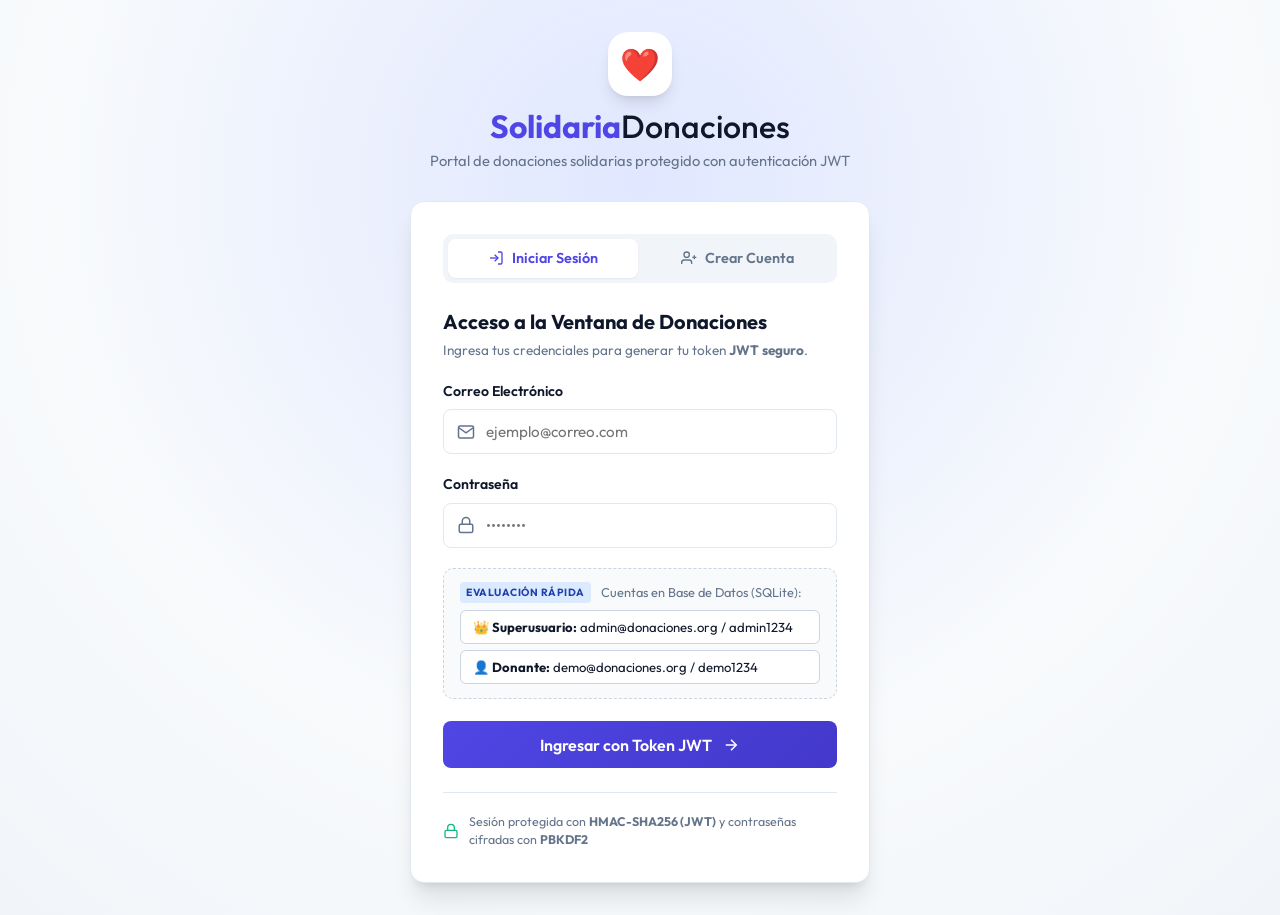
==== src/main/resources/static/index.html @ 4396626e "feat: Integrar Base de Datos SQLite y rol de Superusuario con panel administrativo" ====
<!DOCTYPE html>
<html lang="es">
<head>
  <meta charset="UTF-8">
  <meta name="viewport" content="width=device-width, initial-scale=1.0">
  <title>Solidaria | Inicio de Sesión y Ventana de Donaciones (JWT)</title>
  <link rel="stylesheet" href="/static/styles.css">
  <link rel="preconnect" href="https://fonts.googleapis.com">
  <link rel="preconnect" href="https://fonts.gstatic.com" crossorigin>
  <link href="https://fonts.googleapis.com/css2?family=Outfit:wght@300;400;500;600;700&display=swap" rel="stylesheet">
</head>
<body>

  <!-- ========================================================================
       VISTA 1: PANTALLA PRINCIPAL DE LOGIN (AUTENTICACIÓN JWT)
       ======================================================================== -->
  <section id="login-view" class="login-view-container">
    <div class="login-wrapper">
      <!-- Marca y Encabezado del Login -->
      <div class="login-brand">
        <div class="login-brand-icon">❤️</div>
        <h1>Solidaria<span>Donaciones</span></h1>
        <p class="login-tagline">Portal de donaciones solidarias protegido con autenticación JWT</p>
      </div>

      <!-- Tarjeta Principal de Login -->
      <div class="login-card">
        <!-- Pestañas: Iniciar Sesión / Registro -->
        <div class="auth-tabs">
          <button id="tab-login-btn" class="auth-tab active" onclick="switchLoginTab('login')">
            <svg class="tab-icon" viewBox="0 0 24 24" fill="none" stroke="currentColor" stroke-width="2">
              <path d="M15 3h4a2 2 0 0 1 2 2v14a2 2 0 0 1-2 2h-4"></path>
              <polyline points="10 17 15 12 10 7"></polyline>
              <line x1="15" y1="12" x2="3" y2="12"></line>
            </svg>
            Iniciar Sesión
          </button>
          <button id="tab-register-btn" class="auth-tab" onclick="switchLoginTab('register')">
            <svg class="tab-icon" viewBox="0 0 24 24" fill="none" stroke="currentColor" stroke-width="2">
              <path d="M16 21v-2a4 4 0 0 0-4-4H5a4 4 0 0 0-4 4v2"></path>
              <circle cx="8.5" cy="7" r="4"></circle>
              <line x1="20" y1="8" x2="20" y2="14"></line>
              <line x1="23" y1="11" x2="17" y2="11"></line>
            </svg>
            Crear Cuenta
          </button>
        </div>

        <!-- FORMULARIO DE INICIO DE SESIÓN -->
        <form id="form-login" class="login-form-body" onsubmit="handleLoginSubmit(event)">
          <div class="form-title-group">
            <h2>Acceso a la Ventana de Donaciones</h2>
            <p>Ingresa tus credenciales para generar tu token <strong>JWT seguro</strong>.</p>
          </div>

          <div class="form-group">
            <label for="login-email" class="form-label">Correo Electrónico</label>
            <div class="input-with-icon">
              <svg class="field-icon" viewBox="0 0 24 24" fill="none" stroke="currentColor" stroke-width="2">
                <path d="M4 4h16c1.1 0 2 .9 2 2v12c0 1.1-.9 2-2 2H4c-1.1 0-2-.9-2-2V6c0-1.1.9-2 2-2z"></path>
                <polyline points="22,6 12,13 2,6"></polyline>
              </svg>
              <input type="email" id="login-email" class="form-input" placeholder="ejemplo@correo.com" required>
            </div>
          </div>

          <div class="form-group">
            <label for="login-password" class="form-label">Contraseña</label>
            <div class="input-with-icon">
              <svg class="field-icon" viewBox="0 0 24 24" fill="none" stroke="currentColor" stroke-width="2">
                <rect x="3" y="11" width="18" height="11" rx="2" ry="2"></rect>
                <path d="M7 11V7a5 5 0 0 1 10 0v4"></path>
              </svg>
              <input type="password" id="login-password" class="form-input" placeholder="••••••••" required>
            </div>
          </div>

          <!-- Credenciales Rápidas para Evaluación -->
          <div class="demo-box">
            <div class="demo-box-header">
              <span class="badge-demo">EVALUACIÓN RÁPIDA</span>
              <small>Cuentas en Base de Datos (SQLite):</small>
            </div>
            <div style="display:flex; flex-direction:column; gap:0.4rem;">
              <button type="button" class="btn-demo-autofill" onclick="fillAdminCredentials()">
                👑 <strong>Superusuario:</strong> admin@donaciones.org / admin1234
              </button>
              <button type="button" class="btn-demo-autofill" onclick="fillDemoCredentials()">
                👤 <strong>Donante:</strong> demo@donaciones.org / demo1234
              </button>
            </div>
          </div>

          <button type="submit" id="btn-submit-login" class="btn-primary btn-block btn-lg">
            <span>Ingresar con Token JWT</span>
            <svg class="btn-arrow" viewBox="0 0 24 24" fill="none" stroke="currentColor" stroke-width="2">
              <line x1="5" y1="12" x2="19" y2="12"></line>
              <polyline points="12 5 19 12 12 19"></polyline>
            </svg>
          </button>
        </form>

        <!-- FORMULARIO DE REGISTRO -->
        <form id="form-register" class="login-form-body hidden" onsubmit="handleRegisterSubmit(event)">
          <div class="form-title-group">
            <h2>Registro de Nuevo Donante</h2>
            <p>Crea tu cuenta para registrar aportes y obtener tu sesión JWT.</p>
          </div>

          <div class="form-group">
            <label for="reg-name" class="form-label">Nombre Completo</label>
            <div class="input-with-icon">
              <svg class="field-icon" viewBox="0 0 24 24" fill="none" stroke="currentColor" stroke-width="2">
                <path d="M20 21v-2a4 4 0 0 0-4-4H8a4 4 0 0 0-4 4v2"></path>
                <circle cx="12" cy="7" r="4"></circle>
              </svg>
              <input type="text" id="reg-name" class="form-input" placeholder="Nombre y Apellido" required>
            </div>
          </div>

          <div class="form-group">
            <label for="reg-email" class="form-label">Correo Electrónico</label>
            <div class="input-with-icon">
              <svg class="field-icon" viewBox="0 0 24 24" fill="none" stroke="currentColor" stroke-width="2">
                <path d="M4 4h16c1.1 0 2 .9 2 2v12c0 1.1-.9 2-2 2H4c-1.1 0-2-.9-2-2V6c0-1.1.9-2 2-2z"></path>
                <polyline points="22,6 12,13 2,6"></polyline>
              </svg>
              <input type="email" id="reg-email" class="form-input" placeholder="ejemplo@correo.com" required>
            </div>
          </div>

          <div class="form-group">
            <label for="reg-password" class="form-label">Contraseña (mínimo 6 caracteres)</label>
            <div class="input-with-icon">
              <svg class="field-icon" viewBox="0 0 24 24" fill="none" stroke="currentColor" stroke-width="2">
                <rect x="3" y="11" width="18" height="11" rx="2" ry="2"></rect>
                <path d="M7 11V7a5 5 0 0 1 10 0v4"></path>
              </svg>
              <input type="password" id="reg-password" class="form-input" minlength="6" placeholder="••••••••" required>
            </div>
          </div>

          <button type="submit" id="btn-submit-register" class="btn-primary btn-block btn-lg">
            <span>Crear Cuenta y Obtener JWT</span>
            <svg class="btn-arrow" viewBox="0 0 24 24" fill="none" stroke="currentColor" stroke-width="2">
              <line x1="5" y1="12" x2="19" y2="12"></line>
              <polyline points="12 5 19 12 12 19"></polyline>
            </svg>
          </button>
        </form>

        <!-- Mensaje de Error en Login/Registro -->
        <div id="auth-error-msg" class="auth-error hidden"></div>

        <!-- Footer de Seguridad en la Tarjeta de Login -->
        <div class="login-card-footer">
          <svg class="lock-icon" viewBox="0 0 24 24" fill="none" stroke="currentColor" stroke-width="2">
            <rect x="3" y="11" width="18" height="11" rx="2" ry="2"></rect>
            <path d="M7 11V7a5 5 0 0 1 10 0v4"></path>
          </svg>
          <span>Sesión protegida con <strong>HMAC-SHA256 (JWT)</strong> y contraseñas cifradas con <strong>PBKDF2</strong></span>
        </div>
      </div>
    </div>
  </section>


  <!-- ========================================================================
       VISTA 2: VENTANA DE DONACIONES PROTEGIDA (TRAS INICIAR SESIÓN CON JWT)
       ======================================================================== -->
  <div id="app-view" class="app-view-container hidden">

    <!-- Barra de Navegación con ÍCONO DE SESIÓN DEL USUARIO -->
    <header class="navbar">
      <div class="nav-container">
        <div class="logo">
          <span class="logo-icon">❤️</span>
          <span class="logo-text">Solidaria<strong>Donaciones</strong></span>
        </div>

        <nav class="nav-links">
          <a href="#causas">Causas</a>
          <a href="#donar" class="active">Ventana de Donaciones</a>
          <a href="#impacto">Impacto</a>
        </nav>

        <!-- WIDGET DE ÍCONO DE SESIÓN ACTIVA (JWT) -->
        <div class="auth-section">
          <div id="user-session-widget" class="user-session-widget">
            <button id="user-avatar-btn" class="user-avatar-btn" onclick="toggleUserDropdown()" aria-label="Menú de usuario">
              <div class="avatar-circle">
                <span id="user-initials">DS</span>
              </div>
              <div class="user-brief">
                <span id="user-display-name" class="user-name">Usuario</span>
                <span class="jwt-badge">● JWT Activo</span>
              </div>
              <svg class="chevron-icon" viewBox="0 0 24 24" fill="none" stroke="currentColor" stroke-width="2">
                <polyline points="6 9 12 15 18 9"></polyline>
              </svg>
            </button>

            <!-- Menú Desplegable del Ícono de Sesión -->
            <div id="user-dropdown" class="user-dropdown hidden">
              <div class="dropdown-header">
                <p class="dropdown-user-name" id="dropdown-full-name">Nombre Completo</p>
                <p class="dropdown-user-email" id="dropdown-email">correo@donaciones.org</p>
                <span class="role-pill">Donante Autenticado</span>
              </div>
              <div class="dropdown-divider"></div>
              <button class="dropdown-item" onclick="openMyDonationsModal()">
                <svg class="item-icon" viewBox="0 0 24 24" fill="none" stroke="currentColor" stroke-width="2">
                  <path d="M12 2v20M17 5H9.5a3.5 3.5 0 0 0 0 7h5a3.5 3.5 0 0 1 0 7H6"></path>
                </svg>
                Mis Donaciones (JWT)
              </button>
              <button class="dropdown-item" onclick="openJwtInspectorModal()">
                <svg class="item-icon" viewBox="0 0 24 24" fill="none" stroke="currentColor" stroke-width="2">
                  <rect x="3" y="11" width="18" height="11" rx="2" ry="2"></rect>
                  <path d="M7 11V7a5 5 0 0 1 10 0v4"></path>
                </svg>
                Inspeccionar Token JWT
              </button>
              <button id="btn-admin-panel" class="dropdown-item admin-dropdown-item hidden" onclick="openAdminPanelModal()">
                <svg class="item-icon" viewBox="0 0 24 24" fill="none" stroke="currentColor" stroke-width="2">
                  <path d="M12 2l3.09 6.26L22 9.27l-5 4.87 1.18 6.88L12 17.77l-6.18 3.25L7 14.14 2 9.27l6.91-1.01L12 2z"></path>
                </svg>
                👑 Panel de Superusuario (BD)
              </button>
              <div class="dropdown-divider"></div>
              <button class="dropdown-item logout-item" onclick="logout()">
                <svg class="item-icon" viewBox="0 0 24 24" fill="none" stroke="currentColor" stroke-width="2">
                  <path d="M9 21H5a2 2 0 0 1-2-2V5a2 2 0 0 1 2-2h4"></path>
                  <polyline points="16 17 21 12 16 7"></polyline>
                  <line x1="21" y1="12" x2="9" y2="12"></line>
                </svg>
                Cerrar Sesión
              </button>
            </div>
          </div>
        </div>
      </div>
    </header>

    <!-- Banner de Impacto / Meta Comunitaria -->
    <section class="hero-stats" id="impacto">
      <div class="container">
        <div class="stats-card">
          <div class="stats-text">
            <h1>¡Gracias por Unirte a la Causa!</h1>
            <p>Tu sesión está autenticada mediante tokens JWT. Cada donación realizada quedará registrada en tu historial oficial.</p>
          </div>
          <div class="progress-container">
            <div class="progress-labels">
              <span>Recaudado: <strong id="stat-total">$0.00</strong></span>
              <span>Meta: <strong>$5,000.00</strong></span>
            </div>
            <div class="progress-bar-bg">
              <div id="progress-bar-fill" class="progress-bar-fill" style="width: 0%"></div>
            </div>
            <div class="donations-count-tag">
              <span id="stat-count">0</span> donaciones registradas en la plataforma
            </div>
          </div>
        </div>
      </div>
    </section>

    <!-- VENTANA DE DONACIONES PRINCIPAL -->
    <main class="container main-content" id="donar">
      <div class="donation-layout">
        
        <!-- Columna Izquierda: Causas Activas -->
        <div class="cause-info-card" id="causas">
          <h2>Causas Activas</h2>
          <p class="subtitle">Selecciona el proyecto al que deseas destinar tu aportación.</p>

          <div class="causes-grid">
            <div class="cause-option active" data-cause="Educación para Niños">
              <span class="cause-icon">📚</span>
              <div>
                <h3>Educación para Niños</h3>
                <p>Becas escolares, útiles y acceso a tecnología para zonas rurales.</p>
              </div>
            </div>

            <div class="cause-option" data-cause="Refugio Animal">
              <span class="cause-icon">🐾</span>
              <div>
                <h3>Refugio Animal</h3>
                <p>Rescate, atención veterinaria, alimentos y adopción responsable.</p>
              </div>
            </div>

            <div class="cause-option" data-cause="Reforestación y Clima">
              <span class="cause-icon">🌱</span>
              <div>
                <h3>Reforestación y Clima</h3>
                <p>Siembra de árboles nativos y restauración de ecosistemas locales.</p>
              </div>
            </div>

            <div class="cause-option" data-cause="Comedores Comunitarios">
              <span class="cause-icon">🍲</span>
              <div>
                <h3>Comedores Comunitarios</h3>
                <p>Alimentación diaria para familias de escasos recursos y adultos mayores.</p>
              </div>
            </div>
          </div>

          <div class="security-note">
            <svg class="icon-secure" viewBox="0 0 24 24" fill="none" stroke="currentColor" stroke-width="2">
              <path d="M12 22s8-4 8-10V5l-8-3-8 3v7c0 6 8 10 8 10z"></path>
            </svg>
            <div>
              <strong>Seguridad Garantizada con JWT</strong>
              <p>Tu sesión y cada aportación viajan firmadas con tokens JWT verificados por el servidor Java.</p>
            </div>
          </div>
        </div>

        <!-- Columna Derecha: Ventana Interactiva de Donaciones -->
        <div class="donation-window-card">
          <div class="window-header">
            <h2>Ventana de Donaciones</h2>
            <span class="badge-step">Paso a Paso</span>
          </div>

          <!-- Banner de Sesión Activa -->
          <div id="session-banner" class="session-banner logged-in">
            <div class="banner-text">
              <strong id="banner-user-name">Sesión iniciada con JWT</strong>
              <p id="banner-user-email">Tus aportes se vincularán automáticamente a tu cuenta.</p>
            </div>
            <button class="btn-sm-outline" onclick="openJwtInspectorModal()">Ver Token</button>
          </div>

          <form id="donation-form" onsubmit="handleDonationSubmit(event)">
            <!-- Causa Seleccionada -->
            <div class="form-group">
              <label class="form-label">Causa seleccionada</label>
              <input type="text" id="selected-cause-input" class="form-input" value="Educación para Niños" readonly>
            </div>

            <!-- Monto de Donación -->
            <div class="form-group">
              <label class="form-label">Selecciona el monto a donar</label>
              <div class="amount-buttons">
                <button type="button" class="amount-btn" data-val="10">$10</button>
                <button type="button" class="amount-btn active" data-val="25">$25</button>
                <button type="button" class="amount-btn" data-val="50">$50</button>
                <button type="button" class="amount-btn" data-val="100">$100</button>
              </div>
              <div class="custom-amount-wrapper">
                <span class="currency-prefix">$</span>
                <input type="number" id="custom-amount-input" class="form-input custom-input" placeholder="Otro monto (ej. 75)" min="1" step="any" value="25">
                <span class="currency-suffix">USD</span>
              </div>
            </div>

            <!-- Método de Pago -->
            <div class="form-group">
              <label class="form-label">Método de pago</label>
              <div class="payment-methods">
                <label class="payment-method-card active">
                  <input type="radio" name="payment_method" value="tarjeta" checked>
                  <span class="method-icon">💳</span>
                  <span>Tarjeta</span>
                </label>
                <label class="payment-method-card">
                  <input type="radio" name="payment_method" value="paypal">
                  <span class="method-icon">🅿️</span>
                  <span>PayPal</span>
                </label>
                <label class="payment-method-card">
                  <input type="radio" name="payment_method" value="transferencia">
                  <span class="method-icon">🏦</span>
                  <span>Transferencia</span>
                </label>
              </div>
            </div>

            <!-- Datos de Pago Simulados (Tarjeta) -->
            <div id="card-fields" class="card-simulation-box">
              <div class="form-group">
                <label class="form-label-sm">Número de tarjeta simulado</label>
                <input type="text" class="form-input-sm" value="•••• •••• •••• 4242" placeholder="4000 1234 5678 9010">
              </div>
              <div class="form-row">
                <div>
                  <label class="form-label-sm">Vencimiento</label>
                  <input type="text" class="form-input-sm" value="12/28" placeholder="MM/AA">
                </div>
                <div>
                  <label class="form-label-sm">CVC</label>
                  <input type="text" class="form-input-sm" value="888" placeholder="CVC">
                </div>
              </div>
            </div>

            <!-- Mensaje Opcional -->
            <div class="form-group">
              <label class="form-label">Mensaje de aliento (opcional)</label>
              <textarea id="donation-message" class="form-input" rows="2" placeholder="¡Un pequeño aporte para una gran labor comunitaria!"></textarea>
            </div>

            <!-- Botón de Envío -->
            <button type="submit" id="btn-donate-submit" class="btn-primary btn-block">
              <span>Completar Donación de <strong id="btn-donation-amount-text">$25 USD</strong></span>
            </button>
          </form>
        </div>

      </div>
    </main>

    <!-- Footer -->
    <footer class="footer">
      <div class="container">
        <p>Ingeniería de Software - Actividad 5 &bull; Sistema de Donaciones con Autenticación JWT</p>
        <p><small>Backend: Java 11 (HttpServer) &bull; Criptografía: HMAC-SHA256 (RFC 7519) + PBKDF2 &bull; Frontend: HTML5 & CSS3</small></p>
      </div>
    </footer>
  </div>


  <!-- ========================================================================
       MODALES (RECIBO, HISTORIAL, INSPECTOR JWT)
       ======================================================================== -->

  <!-- Modal de Recibo / Confirmación de Donación -->
  <div id="receipt-modal" class="modal-overlay hidden">
    <div class="modal-card receipt-card">
      <div class="receipt-success-icon">🎉</div>
      <h2>¡Donación Recibida con Éxito!</h2>
      <p class="receipt-subtitle">Gracias por contribuir a través de tu cuenta autenticada.</p>

      <div class="receipt-details">
        <div class="receipt-row">
          <span>Donante:</span>
          <strong id="rec-donor-name">-</strong>
        </div>
        <div class="receipt-row">
          <span>Correo:</span>
          <strong id="rec-donor-email">-</strong>
        </div>
        <div class="receipt-row">
          <span>Causa:</span>
          <strong id="rec-cause">-</strong>
        </div>
        <div class="receipt-row">
          <span>Monto:</span>
          <strong id="rec-amount" class="text-green">-</strong>
        </div>
        <div class="receipt-row">
          <span>Método de Pago:</span>
          <strong id="rec-payment">-</strong>
        </div>
        <div class="receipt-row">
          <span>ID de Transacción:</span>
          <span id="rec-id" class="code-tag">#00</span>
        </div>
      </div>

      <div class="receipt-actions">
        <button class="btn-primary btn-block" onclick="closeReceiptModal()">Cerrar y Continuar</button>
      </div>
    </div>
  </div>

  <!-- Modal de Historial de Donaciones (Protegido con JWT) -->
  <div id="my-donations-modal" class="modal-overlay hidden">
    <div class="modal-card wide-card">
      <button class="modal-close-btn" onclick="closeMyDonationsModal()">&times;</button>
      <h2>Mis Donaciones Registradas</h2>
      <p class="auth-subtitle">Consultadas desde la API protegida mediante el token <code>Bearer JWT</code>.</p>

      <div id="donations-list-container" class="donations-table-container">
        <!-- Generado dinámicamente con JS -->
      </div>
    </div>
  </div>

  <!-- Modal Inspector de Token JWT (RFC 7519) -->
  <div id="jwt-inspector-modal" class="modal-overlay hidden">
    <div class="modal-card wide-card">
      <button class="modal-close-btn" onclick="closeJwtInspectorModal()">&times;</button>
      <h2>Inspector de Token JWT (RFC 7519)</h2>
      <p class="auth-subtitle">Estructura del token activo actualmente en tu sesión de Java.</p>

      <div class="jwt-inspector-content">
        <label>Token Crudo (Codificado Base64URL):</label>
        <div class="code-box-raw" id="raw-jwt-display">No hay token activo</div>

        <div class="jwt-parts-grid">
          <div>
            <label class="text-red">Encabezado (Header):</label>
            <pre class="code-box" id="jwt-header-display">{}</pre>
          </div>
          <div>
            <label class="text-purple">Carga Útil (Payload):</label>
            <pre class="code-box" id="jwt-payload-display">{}</pre>
          </div>
        </div>
      </div>
    </div>
  </div>

  <!-- Modal de Panel de Superusuario (Base de Datos SQLite) -->
  <div id="admin-modal" class="modal-overlay hidden">
    <div class="modal-card wide-card" style="max-width: 820px;">
      <button class="modal-close-btn" onclick="closeAdminPanelModal()">&times;</button>
      <div style="display: flex; align-items: center; gap: 0.6rem; margin-bottom: 0.3rem;">
        <span style="font-size: 1.6rem;">👑</span>
        <h2>Panel de Superusuario (Base de Datos)</h2>
      </div>
      <p class="auth-subtitle">Registros consultados en tiempo real desde la Base de Datos SQLite (<code>donations.db</code>).</p>

      <div class="auth-tabs" style="margin-bottom: 1.2rem;">
        <button id="tab-admin-users-btn" class="auth-tab active" onclick="switchAdminTab('users')">
          👥 Usuarios Registrados (<span id="admin-users-count">0</span>)
        </button>
        <button id="tab-admin-donations-btn" class="auth-tab" onclick="switchAdminTab('donations')">
          💰 Todas las Donaciones (<span id="admin-donations-count">0</span>)
        </button>
      </div>

      <div id="admin-users-container" class="donations-table-container"></div>
      <div id="admin-donations-container" class="donations-table-container hidden"></div>
    </div>
  </div>

  <!-- Toast Notification Container -->
  <div id="toast-container" class="toast-container"></div>

  <script src="/static/app.js"></script>
</body>
</html>
---- static/styles.css ----
/* styles.css - Estilos para la Pantalla de Login, Ícono de Sesión y Ventana de Donaciones */

:root {
  --primary: #4f46e5;
  --primary-hover: #4338ca;
  --primary-light: #eef2ff;
  --secondary: #06b6d4;
  --success: #10b981;
  --success-bg: #ecfdf5;
  --danger: #ef4444;
  --bg-main: #f8fafc;
  --card-bg: #ffffff;
  --text-main: #0f172a;
  --text-muted: #64748b;
  --border: #e2e8f0;
  --border-focus: #818cf8;
  --shadow-sm: 0 1px 2px 0 rgb(0 0 0 / 0.05);
  --shadow-md: 0 4px 6px -1px rgb(0 0 0 / 0.1), 0 2px 4px -2px rgb(0 0 0 / 0.1);
  --shadow-lg: 0 10px 15px -3px rgb(0 0 0 / 0.1), 0 4px 6px -4px rgb(0 0 0 / 0.1);
  --shadow-xl: 0 20px 25px -5px rgb(0 0 0 / 0.1), 0 8px 10px -6px rgb(0 0 0 / 0.1);
  --radius: 14px;
  --font-family: 'Outfit', -apple-system, BlinkMacSystemFont, "Segoe UI", Roboto, sans-serif;
}

* {
  box-sizing: border-box;
  margin: 0;
  padding: 0;
}

body {
  font-family: var(--font-family);
  background-color: var(--bg-main);
  color: var(--text-main);
  line-height: 1.5;
  min-height: 100vh;
}

.container {
  width: 100%;
  max-width: 1200px;
  margin: 0 auto;
  padding: 0 1.5rem;
}

/* ==========================================================================
   1. PANTALLA PRINCIPAL DE LOGIN (VISTA INICIAL)
   ========================================================================== */

.login-view-container {
  min-height: 100vh;
  display: flex;
  align-items: center;
  justify-content: center;
  padding: 2rem 1rem;
  background: radial-gradient(circle at 50% 20%, #e0e7ff 0%, #f8fafc 60%, #f1f5f9 100%);
}

.login-wrapper {
  width: 100%;
  max-width: 460px;
  animation: loginAppear 0.35s ease-out;
}

@keyframes loginAppear {
  from { opacity: 0; transform: translateY(16px); }
  to { opacity: 1; transform: translateY(0); }
}

.login-brand {
  text-align: center;
  margin-bottom: 1.8rem;
}

.login-brand-icon {
  display: inline-flex;
  align-items: center;
  justify-content: center;
  width: 64px;
  height: 64px;
  background: white;
  border-radius: 20px;
  font-size: 2rem;
  box-shadow: var(--shadow-lg);
  margin-bottom: 0.8rem;
  border: 1px solid rgba(255, 255, 255, 0.8);
}

.login-brand h1 {
  font-size: 2rem;
  font-weight: 700;
  color: var(--primary);
  line-height: 1.1;
}

.login-brand h1 span {
  color: var(--text-main);
  font-weight: 500;
}

.login-tagline {
  font-size: 0.92rem;
  color: var(--text-muted);
  margin-top: 0.4rem;
}

.login-card {
  background: white;
  border-radius: var(--radius);
  border: 1px solid var(--border);
  box-shadow: var(--shadow-xl);
  overflow: hidden;
  padding: 2rem;
}

/* Pestañas de Autenticación */
.auth-tabs {
  display: flex;
  background: #f1f5f9;
  padding: 0.3rem;
  border-radius: 10px;
  margin-bottom: 1.5rem;
  gap: 0.3rem;
}

.auth-tab {
  flex: 1;
  display: flex;
  align-items: center;
  justify-content: center;
  gap: 0.5rem;
  padding: 0.65rem 0.5rem;
  background: none;
  border: none;
  border-radius: 8px;
  font-family: inherit;
  font-size: 0.9rem;
  font-weight: 600;
  color: var(--text-muted);
  cursor: pointer;
  transition: all 0.2s;
}

.auth-tab.active {
  background: white;
  color: var(--primary);
  box-shadow: var(--shadow-sm);
}

.auth-tab .tab-icon {
  width: 16px;
  height: 16px;
}

.form-title-group {
  margin-bottom: 1.3rem;
}

.form-title-group h2 {
  font-size: 1.25rem;
  font-weight: 700;
  color: var(--text-main);
}

.form-title-group p {
  font-size: 0.85rem;
  color: var(--text-muted);
  margin-top: 0.2rem;
}

/* Campos con Ícono */
.input-with-icon {
  position: relative;
  display: flex;
  align-items: center;
}

.field-icon {
  position: absolute;
  left: 0.9rem;
  width: 18px;
  height: 18px;
  color: var(--text-muted);
  pointer-events: none;
}

.input-with-icon .form-input {
  padding-left: 2.6rem;
}

/* Credenciales Rápidas para Evaluación */
.demo-box {
  background: #f8fafc;
  border: 1px dashed #cbd5e1;
  border-radius: 10px;
  padding: 0.85rem 1rem;
  margin-bottom: 1.4rem;
}

.demo-box-header {
  display: flex;
  align-items: center;
  gap: 0.6rem;
  margin-bottom: 0.45rem;
}

.badge-demo {
  font-size: 0.65rem;
  font-weight: 700;
  background: #dbeafe;
  color: #1e40af;
  padding: 0.15rem 0.4rem;
  border-radius: 4px;
  letter-spacing: 0.5px;
}

.demo-box-header small {
  color: var(--text-muted);
  font-size: 0.8rem;
}

.btn-demo-autofill {
  width: 100%;
  text-align: left;
  background: white;
  border: 1px solid #cbd5e1;
  padding: 0.5rem 0.75rem;
  border-radius: 6px;
  font-size: 0.82rem;
  font-family: inherit;
  color: var(--text-main);
  cursor: pointer;
  transition: all 0.2s;
}

.btn-demo-autofill:hover {
  background: var(--primary-light);
  border-color: #a5b4fc;
  color: var(--primary);
}

.btn-lg {
  display: flex;
  align-items: center;
  justify-content: center;
  gap: 0.6rem;
  padding: 0.95rem 1.5rem;
  font-size: 1rem;
}

.btn-arrow {
  width: 18px;
  height: 18px;
  transition: transform 0.2s;
}

.btn-lg:hover .btn-arrow {
  transform: translateX(4px);
}

.login-card-footer {
  margin-top: 1.5rem;
  padding-top: 1.2rem;
  border-top: 1px solid var(--border);
  display: flex;
  align-items: center;
  gap: 0.6rem;
  font-size: 0.78rem;
  color: var(--text-muted);
}

.lock-icon {
  width: 16px;
  height: 16px;
  color: var(--success);
  flex-shrink: 0;
}

/* ==========================================================================
   2. VISTA DE LA VENTANA DE DONACIONES (TRAS LOGUEARSE)
   ========================================================================== */

.app-view-container {
  display: flex;
  flex-direction: column;
  min-height: 100vh;
  animation: appAppear 0.3s ease-out;
}

@keyframes appAppear {
  from { opacity: 0; }
  to { opacity: 1; }
}

/* Barra de Navegación */
.navbar {
  background-color: rgba(255, 255, 255, 0.95);
  backdrop-filter: blur(8px);
  border-bottom: 1px solid var(--border);
  position: sticky;
  top: 0;
  z-index: 50;
}

.nav-container {
  max-width: 1200px;
  margin: 0 auto;
  padding: 0.85rem 1.5rem;
  display: flex;
  align-items: center;
  justify-content: space-between;
}

.logo {
  display: flex;
  align-items: center;
  gap: 0.5rem;
  font-size: 1.35rem;
  font-weight: 700;
  color: var(--primary);
  text-decoration: none;
}

.logo-text strong {
  color: var(--text-main);
  font-weight: 500;
}

.nav-links {
  display: flex;
  gap: 1.5rem;
}

.nav-links a {
  text-decoration: none;
  color: var(--text-muted);
  font-weight: 500;
  font-size: 0.95rem;
  transition: color 0.2s;
}

.nav-links a:hover,
.nav-links a.active {
  color: var(--primary);
}

/* Ícono de Sesión (Avatar) */
.user-session-widget {
  position: relative;
}

.user-avatar-btn {
  display: flex;
  align-items: center;
  gap: 0.65rem;
  background: white;
  border: 1px solid var(--border);
  border-radius: 9999px;
  padding: 0.35rem 0.85rem 0.35rem 0.4rem;
  cursor: pointer;
  box-shadow: var(--shadow-sm);
  transition: all 0.2s ease;
}

.user-avatar-btn:hover {
  border-color: var(--primary);
  box-shadow: var(--shadow-md);
}

.avatar-circle {
  width: 36px;
  height: 36px;
  border-radius: 50%;
  background: linear-gradient(135deg, #4f46e5, #7c3aed);
  color: white;
  display: flex;
  align-items: center;
  justify-content: center;
  font-weight: 700;
  font-size: 0.95rem;
  position: relative;
}

.avatar-circle::after {
  content: '';
  position: absolute;
  bottom: 0;
  right: 0;
  width: 10px;
  height: 10px;
  background-color: var(--success);
  border: 2px solid white;
  border-radius: 50%;
}

.user-brief {
  display: flex;
  flex-direction: column;
  text-align: left;
}

.user-name {
  font-size: 0.88rem;
  font-weight: 600;
  color: var(--text-main);
  max-width: 130px;
  white-space: nowrap;
  overflow: hidden;
  text-overflow: ellipsis;
}

.jwt-badge {
  font-size: 0.68rem;
  font-weight: 600;
  color: var(--success);
  background: var(--success-bg);
  padding: 0.05rem 0.35rem;
  border-radius: 4px;
  display: inline-block;
}

.chevron-icon {
  width: 16px;
  height: 16px;
  color: var(--text-muted);
}

/* Dropdown de Usuario */
.user-dropdown {
  position: absolute;
  top: calc(100% + 8px);
  right: 0;
  width: 270px;
  background: white;
  border-radius: var(--radius);
  border: 1px solid var(--border);
  box-shadow: var(--shadow-xl);
  padding: 0.5rem;
  z-index: 100;
  animation: dropdownFade 0.15s ease-out;
}

@keyframes dropdownFade {
  from { opacity: 0; transform: translateY(-6px); }
  to { opacity: 1; transform: translateY(0); }
}

.dropdown-header {
  padding: 0.6rem 0.75rem;
}

.dropdown-user-name {
  font-weight: 600;
  font-size: 0.95rem;
  color: var(--text-main);
}

.dropdown-user-email {
  font-size: 0.8rem;
  color: var(--text-muted);
  word-break: break-all;
}

.role-pill {
  display: inline-block;
  margin-top: 0.35rem;
  font-size: 0.7rem;
  font-weight: 600;
  background: var(--primary-light);
  color: var(--primary);
  padding: 0.15rem 0.5rem;
  border-radius: 9999px;
}

.role-pill.admin-pill {
  background: #fef3c7;
  color: #b45309;
  border: 1px solid #fde68a;
}

.jwt-badge.admin-badge {
  background: #fef3c7;
  color: #b45309;
}

.admin-dropdown-item {
  color: #7c3aed;
  font-weight: 600;
}

.admin-dropdown-item:hover {
  background: #f5f3ff;
}

.dropdown-divider {
  height: 1px;
  background: var(--border);
  margin: 0.4rem 0;
}

.dropdown-item {
  width: 100%;
  display: flex;
  align-items: center;
  gap: 0.6rem;
  padding: 0.6rem 0.75rem;
  background: none;
  border: none;
  border-radius: 8px;
  font-size: 0.88rem;
  color: var(--text-main);
  cursor: pointer;
  text-align: left;
  font-family: inherit;
  transition: background 0.15s;
}

.dropdown-item:hover {
  background: #f1f5f9;
}

.dropdown-item .item-icon {
  width: 17px;
  height: 17px;
  color: var(--text-muted);
}

.dropdown-item.logout-item {
  color: var(--danger);
}

.dropdown-item.logout-item .item-icon {
  color: var(--danger);
}

.dropdown-item.logout-item:hover {
  background: #fef2f2;
}

/* Banner de Impacto / Estadísticas */
.hero-stats {
  background: linear-gradient(135deg, #3730a3, #4f46e5);
  color: white;
  padding: 2.2rem 0;
  margin-bottom: 2.2rem;
}

.stats-card {
  display: grid;
  grid-template-columns: 1.2fr 1fr;
  gap: 2rem;
  align-items: center;
}

.stats-text h1 {
  font-size: 2rem;
  font-weight: 700;
  margin-bottom: 0.4rem;
  line-height: 1.2;
}

.stats-text p {
  color: #c7d2fe;
  font-size: 0.98rem;
}

.progress-container {
  background: rgba(255, 255, 255, 0.1);
  padding: 1.3rem;
  border-radius: var(--radius);
  border: 1px solid rgba(255, 255, 255, 0.2);
  backdrop-filter: blur(4px);
}

.progress-labels {
  display: flex;
  justify-content: space-between;
  margin-bottom: 0.6rem;
  font-size: 0.92rem;
}

.progress-bar-bg {
  width: 100%;
  height: 12px;
  background: rgba(255, 255, 255, 0.2);
  border-radius: 9999px;
  overflow: hidden;
}

.progress-bar-fill {
  height: 100%;
  background: #34d399;
  border-radius: 9999px;
  transition: width 0.6s ease;
}

.donations-count-tag {
  margin-top: 0.65rem;
  font-size: 0.82rem;
  color: #e0e7ff;
  text-align: right;
}

/* Layout Principal de Donaciones */
.main-content {
  flex: 1;
  padding-bottom: 3rem;
}

.donation-layout {
  display: grid;
  grid-template-columns: 1fr 1.25fr;
  gap: 2rem;
}

/* Tarjeta de Causas */
.cause-info-card {
  background: white;
  border: 1px solid var(--border);
  border-radius: var(--radius);
  padding: 1.8rem;
  box-shadow: var(--shadow-sm);
  display: flex;
  flex-direction: column;
  gap: 1.2rem;
}

.cause-info-card h2 {
  font-size: 1.35rem;
  color: var(--text-main);
}

.subtitle {
  color: var(--text-muted);
  font-size: 0.9rem;
  margin-top: -0.8rem;
}

.causes-grid {
  display: flex;
  flex-direction: column;
  gap: 0.8rem;
}

.cause-option {
  display: flex;
  align-items: flex-start;
  gap: 0.9rem;
  padding: 0.95rem;
  border: 2px solid var(--border);
  border-radius: var(--radius);
  cursor: pointer;
  transition: all 0.2s ease;
}

.cause-option:hover {
  border-color: #cbd5e1;
  background: #f8fafc;
}

.cause-option.active {
  border-color: var(--primary);
  background: var(--primary-light);
}

.cause-icon {
  font-size: 1.7rem;
  line-height: 1;
}

.cause-option h3 {
  font-size: 0.98rem;
  font-weight: 600;
}

.cause-option p {
  font-size: 0.82rem;
  color: var(--text-muted);
  margin-top: 0.2rem;
}

.security-note {
  margin-top: auto;
  display: flex;
  align-items: center;
  gap: 0.8rem;
  padding: 0.95rem;
  background: #f1f5f9;
  border-radius: 10px;
  font-size: 0.82rem;
  color: var(--text-muted);
}

.icon-secure {
  width: 30px;
  height: 30px;
  color: var(--primary);
  flex-shrink: 0;
}

/* Tarjeta Ventana de Donaciones */
.donation-window-card {
  background: white;
  border: 1px solid var(--border);
  border-radius: var(--radius);
  padding: 2rem;
  box-shadow: var(--shadow-md);
}

.window-header {
  display: flex;
  justify-content: space-between;
  align-items: center;
  margin-bottom: 1.3rem;
}

.window-header h2 {
  font-size: 1.45rem;
  font-weight: 700;
}

.badge-step {
  font-size: 0.75rem;
  font-weight: 600;
  background: #e2e8f0;
  color: #475569;
  padding: 0.25rem 0.6rem;
  border-radius: 9999px;
}

/* Banner de Sesión en Donaciones */
.session-banner {
  display: flex;
  justify-content: space-between;
  align-items: center;
  padding: 0.85rem 1rem;
  border-radius: 10px;
  margin-bottom: 1.4rem;
  background: #f0fdf4;
  border: 1px solid #bbf7d0;
  color: #166534;
}

.session-banner .banner-text strong {
  display: block;
  font-size: 0.9rem;
}

.session-banner .banner-text p {
  font-size: 0.8rem;
  opacity: 0.85;
}

.btn-sm-outline {
  background: white;
  border: 1px solid #86efac;
  color: #15803d;
  border-radius: 6px;
  padding: 0.35rem 0.75rem;
  font-size: 0.78rem;
  font-weight: 600;
  cursor: pointer;
  transition: all 0.15s;
}

.btn-sm-outline:hover {
  background: #dcfce7;
}

/* Formularios Generales */
.form-group {
  margin-bottom: 1.25rem;
}

.form-label {
  display: block;
  font-size: 0.88rem;
  font-weight: 600;
  margin-bottom: 0.45rem;
  color: var(--text-main);
}

.form-label-sm {
  display: block;
  font-size: 0.78rem;
  font-weight: 600;
  margin-bottom: 0.25rem;
  color: var(--text-muted);
}

.form-input {
  width: 100%;
  padding: 0.75rem 0.9rem;
  border: 1px solid var(--border);
  border-radius: 8px;
  font-family: inherit;
  font-size: 0.95rem;
  outline: none;
  transition: border-color 0.2s, box-shadow 0.2s;
}

.form-input:focus {
  border-color: var(--primary);
  box-shadow: 0 0 0 3px rgba(79, 70, 229, 0.15);
}

.form-input-sm {
  width: 100%;
  padding: 0.5rem 0.75rem;
  border: 1px solid var(--border);
  border-radius: 6px;
  font-family: inherit;
  font-size: 0.85rem;
}

.form-row {
  display: grid;
  grid-template-columns: 1fr 1fr;
  gap: 0.8rem;
}

/* Botones de Monto */
.amount-buttons {
  display: grid;
  grid-template-columns: repeat(4, 1fr);
  gap: 0.6rem;
  margin-bottom: 0.7rem;
}

.amount-btn {
  background: #f8fafc;
  border: 1px solid var(--border);
  border-radius: 8px;
  padding: 0.7rem 0;
  font-size: 1.1rem;
  font-weight: 600;
  cursor: pointer;
  font-family: inherit;
  transition: all 0.2s;
}

.amount-btn:hover {
  background: #f1f5f9;
}

.amount-btn.active {
  background: var(--primary);
  border-color: var(--primary);
  color: white;
}

.custom-amount-wrapper {
  position: relative;
  display: flex;
  align-items: center;
}

.currency-prefix {
  position: absolute;
  left: 1rem;
  font-weight: 600;
  color: var(--text-muted);
}

.currency-suffix {
  position: absolute;
  right: 1rem;
  font-weight: 600;
  color: var(--text-muted);
  font-size: 0.85rem;
}

.custom-input {
  padding-left: 2rem;
  padding-right: 3.5rem;
  font-size: 1.1rem;
  font-weight: 600;
}

/* Métodos de Pago */
.payment-methods {
  display: grid;
  grid-template-columns: repeat(3, 1fr);
  gap: 0.6rem;
}

.payment-method-card {
  display: flex;
  align-items: center;
  justify-content: center;
  gap: 0.4rem;
  padding: 0.75rem;
  border: 1px solid var(--border);
  border-radius: 8px;
  cursor: pointer;
  font-weight: 500;
  font-size: 0.9rem;
  transition: all 0.2s;
}

.payment-method-card input {
  display: none;
}

.payment-method-card.active {
  border-color: var(--primary);
  background: var(--primary-light);
  color: var(--primary);
  font-weight: 600;
}

.card-simulation-box {
  background: #f8fafc;
  border: 1px solid var(--border);
  border-radius: 8px;
  padding: 1rem;
  margin-bottom: 1.3rem;
}

/* Botón Primario */
.btn-primary {
  background: linear-gradient(135deg, #4f46e5, #4338ca);
  color: white;
  border: none;
  padding: 0.85rem 1.5rem;
  border-radius: 8px;
  font-size: 1rem;
  font-weight: 600;
  cursor: pointer;
  font-family: inherit;
  transition: opacity 0.2s, transform 0.1s;
}

.btn-primary:hover {
  opacity: 0.95;
}

.btn-primary:active {
  transform: scale(0.99);
}

.btn-block {
  width: 100%;
}

/* Alertas de Error */
.auth-error {
  margin-top: 1rem;
  background: #fef2f2;
  color: var(--danger);
  border: 1px solid #fecaca;
  padding: 0.75rem;
  border-radius: 8px;
  font-size: 0.86rem;
}

/* ==========================================================================
   3. MODALES (RECIBO, HISTORIAL, INSPECTOR JWT)
   ========================================================================== */

.modal-overlay {
  position: fixed;
  inset: 0;
  background: rgba(15, 23, 42, 0.65);
  backdrop-filter: blur(4px);
  display: flex;
  align-items: center;
  justify-content: center;
  z-index: 1000;
  padding: 1rem;
}

.modal-card {
  background: white;
  border-radius: var(--radius);
  width: 100%;
  max-width: 460px;
  padding: 2rem;
  position: relative;
  box-shadow: var(--shadow-xl);
  animation: modalScale 0.2s ease-out;
}

.modal-card.wide-card {
  max-width: 680px;
}

.modal-card.receipt-card {
  text-align: center;
}

@keyframes modalScale {
  from { opacity: 0; transform: scale(0.95); }
  to { opacity: 1; transform: scale(1); }
}

.modal-close-btn {
  position: absolute;
  top: 1.2rem;
  right: 1.2rem;
  background: none;
  border: none;
  font-size: 1.6rem;
  color: var(--text-muted);
  cursor: pointer;
  line-height: 1;
}

.auth-subtitle {
  color: var(--text-muted);
  font-size: 0.88rem;
  margin-bottom: 1.3rem;
}

/* Recibo de Donación */
.receipt-success-icon {
  font-size: 3.5rem;
  margin-bottom: 0.5rem;
}

.receipt-subtitle {
  color: var(--text-muted);
  font-size: 0.95rem;
  margin-bottom: 1.5rem;
}

.receipt-details {
  background: #f8fafc;
  border: 1px dashed var(--border);
  border-radius: 10px;
  padding: 1.2rem;
  margin-bottom: 1.5rem;
  text-align: left;
}

.receipt-row {
  display: flex;
  justify-content: space-between;
  margin-bottom: 0.6rem;
  font-size: 0.9rem;
}

.receipt-row:last-child {
  margin-bottom: 0;
}

.text-green {
  color: var(--success);
  font-size: 1.15rem;
}

.code-tag {
  font-family: monospace;
  background: #e2e8f0;
  padding: 0.1rem 0.4rem;
  border-radius: 4px;
  font-size: 0.8rem;
}

/* Tabla de Donaciones */
.donations-table-container {
  max-height: 380px;
  overflow-y: auto;
  margin-top: 1rem;
}

.donations-table {
  width: 100%;
  border-collapse: collapse;
  font-size: 0.88rem;
}

.donations-table th {
  background: #f8fafc;
  text-align: left;
  padding: 0.75rem;
  color: var(--text-muted);
  border-bottom: 1px solid var(--border);
}

.donations-table td {
  padding: 0.75rem;
  border-bottom: 1px solid var(--border);
}

/* Inspector de JWT */
.jwt-inspector-content {
  display: flex;
  flex-direction: column;
  gap: 1rem;
  margin-top: 1rem;
  text-align: left;
}

.code-box-raw {
  background: #0f172a;
  color: #38bdf8;
  padding: 0.8rem;
  border-radius: 6px;
  font-family: monospace;
  font-size: 0.78rem;
  word-break: break-all;
  max-height: 100px;
  overflow-y: auto;
}

.jwt-parts-grid {
  display: grid;
  grid-template-columns: 1fr 1fr;
  gap: 1rem;
}

.code-box {
  background: #1e293b;
  color: #f8fafc;
  padding: 0.8rem;
  border-radius: 6px;
  font-family: monospace;
  font-size: 0.78rem;
  max-height: 150px;
  overflow-y: auto;
  white-space: pre-wrap;
  margin-top: 0.35rem;
}

.text-red { color: #f43f5e; font-weight: 600; font-size: 0.85rem; }
.text-purple { color: #c084fc; font-weight: 600; font-size: 0.85rem; }

/* Toast Notifications */
.toast-container {
  position: fixed;
  bottom: 2rem;
  right: 2rem;
  display: flex;
  flex-direction: column;
  gap: 0.6rem;
  z-index: 2000;
}

.toast {
  background: #1e293b;
  color: white;
  padding: 0.85rem 1.2rem;
  border-radius: 8px;
  box-shadow: var(--shadow-lg);
  font-size: 0.9rem;
  display: flex;
  align-items: center;
  gap: 0.6rem;
  animation: toastIn 0.25s ease-out;
}

.toast.toast-success {
  background: #065f46;
}

.toast.toast-error {
  background: #991b1b;
}

@keyframes toastIn {
  from { opacity: 0; transform: translateY(10px); }
  to { opacity: 1; transform: translateY(0); }
}

/* Footer */
.footer {
  background: white;
  border-top: 1px solid var(--border);
  padding: 1.5rem 0;
  text-align: center;
  color: var(--text-muted);
  font-size: 0.85rem;
  margin-top: auto;
}

/* Helpers */
.hidden {
  display: none !important;
}

/* Responsividad */
@media (max-width: 860px) {
  .donation-layout {
    grid-template-columns: 1fr;
  }
  .stats-card {
    grid-template-columns: 1fr;
  }
  .jwt-parts-grid {
    grid-template-columns: 1fr;
  }
  .nav-links {
    display: none;
  }
}
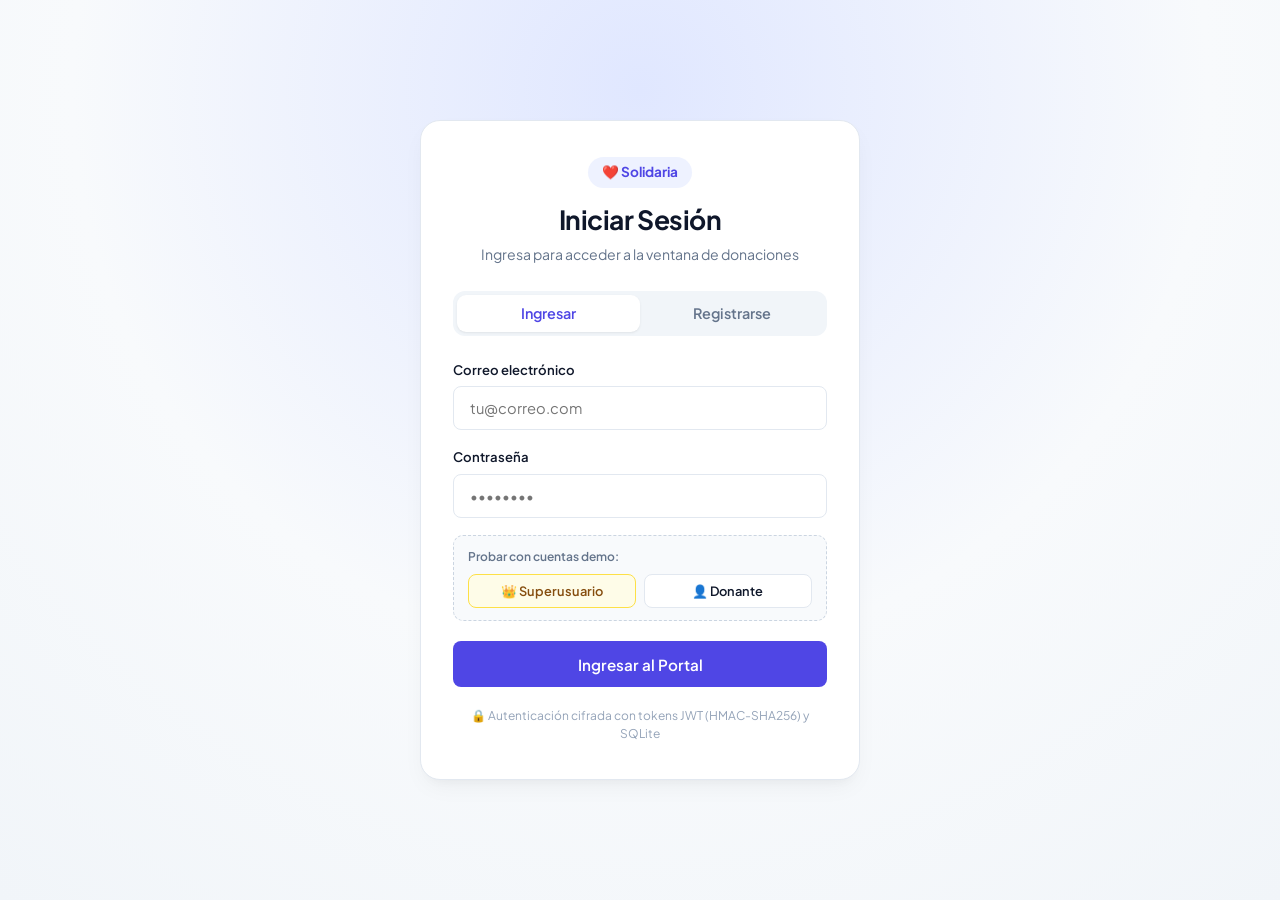
==== commit d3d6c4ff: "feat: Simplificar interfaz de usuario y agregar soporte para RFC fiscal en donaciones" ====
--- a/src/main/resources/static/index.html
+++ b/src/main/resources/static/index.html
@@ -3,535 +3,414 @@
 <head>
   <meta charset="UTF-8">
   <meta name="viewport" content="width=device-width, initial-scale=1.0">
-  <title>Solidaria | Inicio de Sesión y Ventana de Donaciones (JWT)</title>
+  <title>Solidaria | Portal de Donaciones</title>
   <link rel="stylesheet" href="/static/styles.css">
   <link rel="preconnect" href="https://fonts.googleapis.com">
   <link rel="preconnect" href="https://fonts.gstatic.com" crossorigin>
-  <link href="https://fonts.googleapis.com/css2?family=Outfit:wght@300;400;500;600;700&display=swap" rel="stylesheet">
+  <link href="https://fonts.googleapis.com/css2?family=Plus+Jakarta+Sans:wght@400;500;600;700&display=swap" rel="stylesheet">
 </head>
 <body>
 
   <!-- ========================================================================
-       VISTA 1: PANTALLA PRINCIPAL DE LOGIN (AUTENTICACIÓN JWT)
+       VISTA 1: INICIO DE SESIÓN (LOGIN SENCILLO Y MINIMALISTA)
        ======================================================================== -->
   <section id="login-view" class="login-view-container">
-    <div class="login-wrapper">
-      <!-- Marca y Encabezado del Login -->
-      <div class="login-brand">
-        <div class="login-brand-icon">❤️</div>
-        <h1>Solidaria<span>Donaciones</span></h1>
-        <p class="login-tagline">Portal de donaciones solidarias protegido con autenticación JWT</p>
-      </div>
-
-      <!-- Tarjeta Principal de Login -->
-      <div class="login-card">
-        <!-- Pestañas: Iniciar Sesión / Registro -->
-        <div class="auth-tabs">
-          <button id="tab-login-btn" class="auth-tab active" onclick="switchLoginTab('login')">
-            <svg class="tab-icon" viewBox="0 0 24 24" fill="none" stroke="currentColor" stroke-width="2">
-              <path d="M15 3h4a2 2 0 0 1 2 2v14a2 2 0 0 1-2 2h-4"></path>
-              <polyline points="10 17 15 12 10 7"></polyline>
-              <line x1="15" y1="12" x2="3" y2="12"></line>
-            </svg>
-            Iniciar Sesión
+    <div class="login-card-simple">
+      <!-- Logo y Título -->
+      <div class="brand-header">
+        <div class="brand-badge">❤️ Solidaria</div>
+        <h1>Iniciar Sesión</h1>
+        <p class="brand-subtitle">Ingresa para acceder a la ventana de donaciones</p>
+      </div>
+
+      <!-- Selector simple: Login / Registro -->
+      <div class="auth-toggle">
+        <button id="tab-login-btn" class="toggle-btn active" onclick="switchLoginTab('login')">Ingresar</button>
+        <button id="tab-register-btn" class="toggle-btn" onclick="switchLoginTab('register')">Registrarse</button>
+      </div>
+
+      <!-- Formulario Login -->
+      <form id="form-login" onsubmit="handleLoginSubmit(event)">
+        <div class="form-field">
+          <label for="login-email">Correo electrónico</label>
+          <input type="email" id="login-email" class="input-clean" placeholder="tu@correo.com" required>
+        </div>
+
+        <div class="form-field">
+          <label for="login-password">Contraseña</label>
+          <input type="password" id="login-password" class="input-clean" placeholder="••••••••" required>
+        </div>
+
+        <!-- Cuentas de Acceso Rápido -->
+        <div class="quick-demo-wrapper">
+          <span class="quick-demo-label">Probar con cuentas demo:</span>
+          <div class="demo-chips-row">
+            <button type="button" class="demo-chip-btn super-chip" onclick="fillAdminCredentials()">
+              👑 Superusuario
+            </button>
+            <button type="button" class="demo-chip-btn" onclick="fillDemoCredentials()">
+              👤 Donante
+            </button>
+          </div>
+        </div>
+
+        <button type="submit" id="btn-submit-login" class="btn-main">
+          Ingresar al Portal
+        </button>
+      </form>
+
+      <!-- Formulario Registro -->
+      <form id="form-register" class="hidden" onsubmit="handleRegisterSubmit(event)">
+        <div class="form-field">
+          <label for="reg-name">Nombre completo</label>
+          <input type="text" id="reg-name" class="input-clean" placeholder="Tu nombre" required>
+        </div>
+
+        <div class="form-field">
+          <label for="reg-email">Correo electrónico</label>
+          <input type="email" id="reg-email" class="input-clean" placeholder="tu@correo.com" required>
+        </div>
+
+        <div class="form-field">
+          <label for="reg-password">Contraseña (mínimo 6 caracteres)</label>
+          <input type="password" id="reg-password" class="input-clean" minlength="6" placeholder="••••••••" required>
+        </div>
+
+        <button type="submit" id="btn-submit-register" class="btn-main">
+          Crear Cuenta
+        </button>
+      </form>
+
+      <!-- Error Toast/Message -->
+      <div id="auth-error-msg" class="error-badge hidden"></div>
+
+      <div class="card-security-footnote">
+        🔒 Autenticación cifrada con tokens JWT (HMAC-SHA256) y SQLite
+      </div>
+    </div>
+  </section>
+
+
+  <!-- ========================================================================
+       VISTA 2: VENTANA DE DONACIONES LIMPIA Y SENCILLA (AUTENTICADO)
+       ======================================================================== -->
+  <div id="app-view" class="app-layout hidden">
+
+    <!-- Barra de Navegación Minimalista -->
+    <header class="app-navbar">
+      <div class="nav-content">
+        <div class="logo-clean">
+          <span>❤️</span>
+          <strong>Solidaria</strong>
+        </div>
+
+        <!-- Enlaces Rápidos -->
+        <div class="quick-nav-links">
+          <button class="nav-tab-btn active" onclick="scrollToSection('donar')">Donar</button>
+          <button class="nav-tab-btn" onclick="openMyDonationsModal()">Mis Donaciones</button>
+          <button id="btn-nav-admin" class="nav-tab-btn admin-nav-tab hidden" onclick="openAdminPanelModal()">👑 Panel Admin</button>
+        </div>
+
+        <!-- Widget de Usuario y Sesión -->
+        <div id="user-session-widget" class="user-session-wrapper">
+          <button id="user-avatar-btn" class="user-pill-btn" onclick="toggleUserDropdown()" aria-label="Menú de usuario">
+            <div class="avatar-dot">
+              <span id="user-initials">U</span>
+            </div>
+            <span id="user-display-name" class="pill-username">Usuario</span>
+            <span class="jwt-badge">● JWT</span>
           </button>
-          <button id="tab-register-btn" class="auth-tab" onclick="switchLoginTab('register')">
-            <svg class="tab-icon" viewBox="0 0 24 24" fill="none" stroke="currentColor" stroke-width="2">
-              <path d="M16 21v-2a4 4 0 0 0-4-4H5a4 4 0 0 0-4 4v2"></path>
-              <circle cx="8.5" cy="7" r="4"></circle>
-              <line x1="20" y1="8" x2="20" y2="14"></line>
-              <line x1="23" y1="11" x2="17" y2="11"></line>
-            </svg>
-            Crear Cuenta
-          </button>
-        </div>
-
-        <!-- FORMULARIO DE INICIO DE SESIÓN -->
-        <form id="form-login" class="login-form-body" onsubmit="handleLoginSubmit(event)">
-          <div class="form-title-group">
-            <h2>Acceso a la Ventana de Donaciones</h2>
-            <p>Ingresa tus credenciales para generar tu token <strong>JWT seguro</strong>.</p>
-          </div>
-
-          <div class="form-group">
-            <label for="login-email" class="form-label">Correo Electrónico</label>
-            <div class="input-with-icon">
-              <svg class="field-icon" viewBox="0 0 24 24" fill="none" stroke="currentColor" stroke-width="2">
-                <path d="M4 4h16c1.1 0 2 .9 2 2v12c0 1.1-.9 2-2 2H4c-1.1 0-2-.9-2-2V6c0-1.1.9-2 2-2z"></path>
-                <polyline points="22,6 12,13 2,6"></polyline>
-              </svg>
-              <input type="email" id="login-email" class="form-input" placeholder="ejemplo@correo.com" required>
-            </div>
-          </div>
-
-          <div class="form-group">
-            <label for="login-password" class="form-label">Contraseña</label>
-            <div class="input-with-icon">
-              <svg class="field-icon" viewBox="0 0 24 24" fill="none" stroke="currentColor" stroke-width="2">
-                <rect x="3" y="11" width="18" height="11" rx="2" ry="2"></rect>
-                <path d="M7 11V7a5 5 0 0 1 10 0v4"></path>
-              </svg>
-              <input type="password" id="login-password" class="form-input" placeholder="••••••••" required>
-            </div>
-          </div>
-
-          <!-- Credenciales Rápidas para Evaluación -->
-          <div class="demo-box">
-            <div class="demo-box-header">
-              <span class="badge-demo">EVALUACIÓN RÁPIDA</span>
-              <small>Cuentas en Base de Datos (SQLite):</small>
-            </div>
-            <div style="display:flex; flex-direction:column; gap:0.4rem;">
-              <button type="button" class="btn-demo-autofill" onclick="fillAdminCredentials()">
-                👑 <strong>Superusuario:</strong> admin@donaciones.org / admin1234
-              </button>
-              <button type="button" class="btn-demo-autofill" onclick="fillDemoCredentials()">
-                👤 <strong>Donante:</strong> demo@donaciones.org / demo1234
-              </button>
-            </div>
-          </div>
-
-          <button type="submit" id="btn-submit-login" class="btn-primary btn-block btn-lg">
-            <span>Ingresar con Token JWT</span>
-            <svg class="btn-arrow" viewBox="0 0 24 24" fill="none" stroke="currentColor" stroke-width="2">
-              <line x1="5" y1="12" x2="19" y2="12"></line>
-              <polyline points="12 5 19 12 12 19"></polyline>
-            </svg>
+
+          <!-- Menú Desplegable -->
+          <div id="user-dropdown" class="user-popover hidden">
+            <div class="popover-user-info">
+              <strong id="dropdown-full-name">Nombre</strong>
+              <small id="dropdown-email">correo@donaciones.org</small>
+              <div class="role-pill">Donante</div>
+            </div>
+            <div class="popover-divider"></div>
+            <button class="popover-action" onclick="openMyDonationsModal()">
+              📋 Historial de Donaciones
+            </button>
+            <button class="popover-action" onclick="openJwtInspectorModal()">
+              🔍 Inspeccionar Token JWT
+            </button>
+            <button id="btn-admin-panel" class="popover-action admin-action hidden" onclick="openAdminPanelModal()">
+              👑 Panel de Superusuario (BD)
+            </button>
+            <div class="popover-divider"></div>
+            <button class="popover-action text-danger" onclick="logout()">
+              🚪 Cerrar Sesión
+            </button>
+          </div>
+        </div>
+      </div>
+    </header>
+
+    <!-- Contenido Principal -->
+    <main class="main-container" id="donar">
+
+      <!-- Tarjeta de Progreso y Meta -->
+      <section class="progress-card-clean">
+        <div class="progress-info-row">
+          <div>
+            <span class="progress-subtitle">Meta Comunitaria</span>
+            <div class="progress-numbers">
+              <strong id="stat-total">$0.00</strong>
+              <span class="meta-label">de $5,000.00 USD</span>
+            </div>
+          </div>
+          <div class="count-badge">
+            <span id="stat-count">0</span> donaciones realizadas
+          </div>
+        </div>
+        <div class="progress-track">
+          <div id="progress-bar-fill" class="progress-fill" style="width: 0%"></div>
+        </div>
+      </section>
+
+      <!-- VENTANA DE DONACIÓN SIMPLIFICADA -->
+      <section class="donation-card-unified">
+        
+        <!-- Saludo / Estado de Sesión -->
+        <div id="session-banner" class="session-welcome">
+          <div>
+            <span class="welcome-label">Donando como:</span>
+            <strong id="banner-user-name">Usuario</strong>
+          </div>
+          <span id="banner-user-email" class="welcome-email">usuario@correo.com</span>
+        </div>
+
+        <form id="donation-form" onsubmit="handleDonationSubmit(event)">
+          
+          <!-- 1. Selección de Causa -->
+          <div class="section-group">
+            <label class="section-label">1. Selecciona la causa</label>
+            <input type="hidden" id="selected-cause-input" value="Educación para Niños">
+            <div class="causes-selector-pills">
+              <div class="cause-pill active" data-cause="Educación para Niños">
+                <span class="cause-emoji">📚</span>
+                <div class="cause-pill-text">
+                  <strong>Educación</strong>
+                  <small>Becas y útiles</small>
+                </div>
+              </div>
+
+              <div class="cause-pill" data-cause="Refugio Animal">
+                <span class="cause-emoji">🐾</span>
+                <div class="cause-pill-text">
+                  <strong>Animales</strong>
+                  <small>Rescate y comida</small>
+                </div>
+              </div>
+
+              <div class="cause-pill" data-cause="Reforestación y Clima">
+                <span class="cause-emoji">🌱</span>
+                <div class="cause-pill-text">
+                  <strong>Reforestación</strong>
+                  <small>Siembra de árboles</small>
+                </div>
+              </div>
+
+              <div class="cause-pill" data-cause="Comedores Comunitarios">
+                <span class="cause-emoji">🍲</span>
+                <div class="cause-pill-text">
+                  <strong>Comedores</strong>
+                  <small>Alimentos diarios</small>
+                </div>
+              </div>
+            </div>
+          </div>
+
+          <!-- 2. Selección de Monto -->
+          <div class="section-group">
+            <label class="section-label">2. Elige el monto a donar</label>
+            <div class="amount-pills-row">
+              <button type="button" class="amount-btn" data-val="10">$10</button>
+              <button type="button" class="amount-btn active" data-val="25">$25</button>
+              <button type="button" class="amount-btn" data-val="50">$50</button>
+              <button type="button" class="amount-btn" data-val="100">$100</button>
+            </div>
+            <div class="custom-amount-box">
+              <span class="currency-symbol">$</span>
+              <input type="number" id="custom-amount-input" class="custom-amount-clean" placeholder="Otro monto" min="1" step="any" value="25">
+              <span class="currency-tag">USD</span>
+            </div>
+          </div>
+
+          <!-- 3. Método de Pago -->
+          <div class="section-group">
+            <label class="section-label">3. Método de pago</label>
+            <div class="payment-pills-row">
+              <label class="payment-method-card active">
+                <input type="radio" name="payment_method" value="tarjeta" checked>
+                <span>💳 Tarjeta</span>
+              </label>
+              <label class="payment-method-card">
+                <input type="radio" name="payment_method" value="paypal">
+                <span>🅿️ PayPal</span>
+              </label>
+              <label class="payment-method-card">
+                <input type="radio" name="payment_method" value="transferencia">
+                <span>🏦 Transferencia</span>
+              </label>
+            </div>
+          </div>
+
+          <!-- Datos de tarjeta simulada (compactos) -->
+          <div id="card-fields" class="simulated-card-box">
+            <div class="form-row-2">
+              <div>
+                <label class="sub-label">Tarjeta simulada</label>
+                <input type="text" class="input-clean-sm" value="•••• •••• •••• 4242">
+              </div>
+              <div class="form-row-2">
+                <div>
+                  <label class="sub-label">Vence</label>
+                  <input type="text" class="input-clean-sm" value="12/28">
+                </div>
+                <div>
+                  <label class="sub-label">CVC</label>
+                  <input type="text" class="input-clean-sm" value="888">
+                </div>
+              </div>
+            </div>
+          </div>
+
+          <!-- RFC Fiscal Deducible de Impuestos (Opcional) -->
+          <div class="section-group">
+            <label class="checkbox-clean">
+              <input type="checkbox" id="tax-deductible-check" onchange="toggleRfcField()">
+              <span>Requiero recibo deducible de impuestos (RFC)</span>
+            </label>
+            <div id="rfc-field-group" class="hidden" style="margin-top: 0.6rem;">
+              <input type="text" id="donor-rfc" class="input-clean" placeholder="RFC (ej. GOMR820512A12 o XAXX010101000)" maxlength="13" style="text-transform: uppercase; letter-spacing: 1px; font-weight: 600;">
+              <small class="hint-text">Se registrará en tu comprobante fiscal para efectos de deducibilidad.</small>
+            </div>
+          </div>
+
+          <!-- Mensaje opcional -->
+          <div class="section-group">
+            <label class="section-label">Mensaje de apoyo (opcional)</label>
+            <input type="text" id="donation-message" class="input-clean" placeholder="¡Mucho éxito con la labor!">
+          </div>
+
+          <!-- Botón de Donar -->
+          <button type="submit" id="btn-donate-submit" class="btn-donate-now">
+            Completar Donación de <strong id="btn-donation-amount-text">$25.00 USD</strong>
           </button>
         </form>
-
-        <!-- FORMULARIO DE REGISTRO -->
-        <form id="form-register" class="login-form-body hidden" onsubmit="handleRegisterSubmit(event)">
-          <div class="form-title-group">
-            <h2>Registro de Nuevo Donante</h2>
-            <p>Crea tu cuenta para registrar aportes y obtener tu sesión JWT.</p>
-          </div>
-
-          <div class="form-group">
-            <label for="reg-name" class="form-label">Nombre Completo</label>
-            <div class="input-with-icon">
-              <svg class="field-icon" viewBox="0 0 24 24" fill="none" stroke="currentColor" stroke-width="2">
-                <path d="M20 21v-2a4 4 0 0 0-4-4H8a4 4 0 0 0-4 4v2"></path>
-                <circle cx="12" cy="7" r="4"></circle>
-              </svg>
-              <input type="text" id="reg-name" class="form-input" placeholder="Nombre y Apellido" required>
-            </div>
-          </div>
-
-          <div class="form-group">
-            <label for="reg-email" class="form-label">Correo Electrónico</label>
-            <div class="input-with-icon">
-              <svg class="field-icon" viewBox="0 0 24 24" fill="none" stroke="currentColor" stroke-width="2">
-                <path d="M4 4h16c1.1 0 2 .9 2 2v12c0 1.1-.9 2-2 2H4c-1.1 0-2-.9-2-2V6c0-1.1.9-2 2-2z"></path>
-                <polyline points="22,6 12,13 2,6"></polyline>
-              </svg>
-              <input type="email" id="reg-email" class="form-input" placeholder="ejemplo@correo.com" required>
-            </div>
-          </div>
-
-          <div class="form-group">
-            <label for="reg-password" class="form-label">Contraseña (mínimo 6 caracteres)</label>
-            <div class="input-with-icon">
-              <svg class="field-icon" viewBox="0 0 24 24" fill="none" stroke="currentColor" stroke-width="2">
-                <rect x="3" y="11" width="18" height="11" rx="2" ry="2"></rect>
-                <path d="M7 11V7a5 5 0 0 1 10 0v4"></path>
-              </svg>
-              <input type="password" id="reg-password" class="form-input" minlength="6" placeholder="••••••••" required>
-            </div>
-          </div>
-
-          <button type="submit" id="btn-submit-register" class="btn-primary btn-block btn-lg">
-            <span>Crear Cuenta y Obtener JWT</span>
-            <svg class="btn-arrow" viewBox="0 0 24 24" fill="none" stroke="currentColor" stroke-width="2">
-              <line x1="5" y1="12" x2="19" y2="12"></line>
-              <polyline points="12 5 19 12 12 19"></polyline>
-            </svg>
-          </button>
-        </form>
-
-        <!-- Mensaje de Error en Login/Registro -->
-        <div id="auth-error-msg" class="auth-error hidden"></div>
-
-        <!-- Footer de Seguridad en la Tarjeta de Login -->
-        <div class="login-card-footer">
-          <svg class="lock-icon" viewBox="0 0 24 24" fill="none" stroke="currentColor" stroke-width="2">
-            <rect x="3" y="11" width="18" height="11" rx="2" ry="2"></rect>
-            <path d="M7 11V7a5 5 0 0 1 10 0v4"></path>
-          </svg>
-          <span>Sesión protegida con <strong>HMAC-SHA256 (JWT)</strong> y contraseñas cifradas con <strong>PBKDF2</strong></span>
-        </div>
-      </div>
-    </div>
-  </section>
-
-
-  <!-- ========================================================================
-       VISTA 2: VENTANA DE DONACIONES PROTEGIDA (TRAS INICIAR SESIÓN CON JWT)
-       ======================================================================== -->
-  <div id="app-view" class="app-view-container hidden">
-
-    <!-- Barra de Navegación con ÍCONO DE SESIÓN DEL USUARIO -->
-    <header class="navbar">
-      <div class="nav-container">
-        <div class="logo">
-          <span class="logo-icon">❤️</span>
-          <span class="logo-text">Solidaria<strong>Donaciones</strong></span>
-        </div>
-
-        <nav class="nav-links">
-          <a href="#causas">Causas</a>
-          <a href="#donar" class="active">Ventana de Donaciones</a>
-          <a href="#impacto">Impacto</a>
-        </nav>
-
-        <!-- WIDGET DE ÍCONO DE SESIÓN ACTIVA (JWT) -->
-        <div class="auth-section">
-          <div id="user-session-widget" class="user-session-widget">
-            <button id="user-avatar-btn" class="user-avatar-btn" onclick="toggleUserDropdown()" aria-label="Menú de usuario">
-              <div class="avatar-circle">
-                <span id="user-initials">DS</span>
-              </div>
-              <div class="user-brief">
-                <span id="user-display-name" class="user-name">Usuario</span>
-                <span class="jwt-badge">● JWT Activo</span>
-              </div>
-              <svg class="chevron-icon" viewBox="0 0 24 24" fill="none" stroke="currentColor" stroke-width="2">
-                <polyline points="6 9 12 15 18 9"></polyline>
-              </svg>
-            </button>
-
-            <!-- Menú Desplegable del Ícono de Sesión -->
-            <div id="user-dropdown" class="user-dropdown hidden">
-              <div class="dropdown-header">
-                <p class="dropdown-user-name" id="dropdown-full-name">Nombre Completo</p>
-                <p class="dropdown-user-email" id="dropdown-email">correo@donaciones.org</p>
-                <span class="role-pill">Donante Autenticado</span>
-              </div>
-              <div class="dropdown-divider"></div>
-              <button class="dropdown-item" onclick="openMyDonationsModal()">
-                <svg class="item-icon" viewBox="0 0 24 24" fill="none" stroke="currentColor" stroke-width="2">
-                  <path d="M12 2v20M17 5H9.5a3.5 3.5 0 0 0 0 7h5a3.5 3.5 0 0 1 0 7H6"></path>
-                </svg>
-                Mis Donaciones (JWT)
-              </button>
-              <button class="dropdown-item" onclick="openJwtInspectorModal()">
-                <svg class="item-icon" viewBox="0 0 24 24" fill="none" stroke="currentColor" stroke-width="2">
-                  <rect x="3" y="11" width="18" height="11" rx="2" ry="2"></rect>
-                  <path d="M7 11V7a5 5 0 0 1 10 0v4"></path>
-                </svg>
-                Inspeccionar Token JWT
-              </button>
-              <button id="btn-admin-panel" class="dropdown-item admin-dropdown-item hidden" onclick="openAdminPanelModal()">
-                <svg class="item-icon" viewBox="0 0 24 24" fill="none" stroke="currentColor" stroke-width="2">
-                  <path d="M12 2l3.09 6.26L22 9.27l-5 4.87 1.18 6.88L12 17.77l-6.18 3.25L7 14.14 2 9.27l6.91-1.01L12 2z"></path>
-                </svg>
-                👑 Panel de Superusuario (BD)
-              </button>
-              <div class="dropdown-divider"></div>
-              <button class="dropdown-item logout-item" onclick="logout()">
-                <svg class="item-icon" viewBox="0 0 24 24" fill="none" stroke="currentColor" stroke-width="2">
-                  <path d="M9 21H5a2 2 0 0 1-2-2V5a2 2 0 0 1 2-2h4"></path>
-                  <polyline points="16 17 21 12 16 7"></polyline>
-                  <line x1="21" y1="12" x2="9" y2="12"></line>
-                </svg>
-                Cerrar Sesión
-              </button>
-            </div>
-          </div>
-        </div>
-      </div>
-    </header>
-
-    <!-- Banner de Impacto / Meta Comunitaria -->
-    <section class="hero-stats" id="impacto">
-      <div class="container">
-        <div class="stats-card">
-          <div class="stats-text">
-            <h1>¡Gracias por Unirte a la Causa!</h1>
-            <p>Tu sesión está autenticada mediante tokens JWT. Cada donación realizada quedará registrada en tu historial oficial.</p>
-          </div>
-          <div class="progress-container">
-            <div class="progress-labels">
-              <span>Recaudado: <strong id="stat-total">$0.00</strong></span>
-              <span>Meta: <strong>$5,000.00</strong></span>
-            </div>
-            <div class="progress-bar-bg">
-              <div id="progress-bar-fill" class="progress-bar-fill" style="width: 0%"></div>
-            </div>
-            <div class="donations-count-tag">
-              <span id="stat-count">0</span> donaciones registradas en la plataforma
-            </div>
-          </div>
-        </div>
-      </div>
-    </section>
-
-    <!-- VENTANA DE DONACIONES PRINCIPAL -->
-    <main class="container main-content" id="donar">
-      <div class="donation-layout">
-        
-        <!-- Columna Izquierda: Causas Activas -->
-        <div class="cause-info-card" id="causas">
-          <h2>Causas Activas</h2>
-          <p class="subtitle">Selecciona el proyecto al que deseas destinar tu aportación.</p>
-
-          <div class="causes-grid">
-            <div class="cause-option active" data-cause="Educación para Niños">
-              <span class="cause-icon">📚</span>
-              <div>
-                <h3>Educación para Niños</h3>
-                <p>Becas escolares, útiles y acceso a tecnología para zonas rurales.</p>
-              </div>
-            </div>
-
-            <div class="cause-option" data-cause="Refugio Animal">
-              <span class="cause-icon">🐾</span>
-              <div>
-                <h3>Refugio Animal</h3>
-                <p>Rescate, atención veterinaria, alimentos y adopción responsable.</p>
-              </div>
-            </div>
-
-            <div class="cause-option" data-cause="Reforestación y Clima">
-              <span class="cause-icon">🌱</span>
-              <div>
-                <h3>Reforestación y Clima</h3>
-                <p>Siembra de árboles nativos y restauración de ecosistemas locales.</p>
-              </div>
-            </div>
-
-            <div class="cause-option" data-cause="Comedores Comunitarios">
-              <span class="cause-icon">🍲</span>
-              <div>
-                <h3>Comedores Comunitarios</h3>
-                <p>Alimentación diaria para familias de escasos recursos y adultos mayores.</p>
-              </div>
-            </div>
-          </div>
-
-          <div class="security-note">
-            <svg class="icon-secure" viewBox="0 0 24 24" fill="none" stroke="currentColor" stroke-width="2">
-              <path d="M12 22s8-4 8-10V5l-8-3-8 3v7c0 6 8 10 8 10z"></path>
-            </svg>
-            <div>
-              <strong>Seguridad Garantizada con JWT</strong>
-              <p>Tu sesión y cada aportación viajan firmadas con tokens JWT verificados por el servidor Java.</p>
-            </div>
-          </div>
-        </div>
-
-        <!-- Columna Derecha: Ventana Interactiva de Donaciones -->
-        <div class="donation-window-card">
-          <div class="window-header">
-            <h2>Ventana de Donaciones</h2>
-            <span class="badge-step">Paso a Paso</span>
-          </div>
-
-          <!-- Banner de Sesión Activa -->
-          <div id="session-banner" class="session-banner logged-in">
-            <div class="banner-text">
-              <strong id="banner-user-name">Sesión iniciada con JWT</strong>
-              <p id="banner-user-email">Tus aportes se vincularán automáticamente a tu cuenta.</p>
-            </div>
-            <button class="btn-sm-outline" onclick="openJwtInspectorModal()">Ver Token</button>
-          </div>
-
-          <form id="donation-form" onsubmit="handleDonationSubmit(event)">
-            <!-- Causa Seleccionada -->
-            <div class="form-group">
-              <label class="form-label">Causa seleccionada</label>
-              <input type="text" id="selected-cause-input" class="form-input" value="Educación para Niños" readonly>
-            </div>
-
-            <!-- Monto de Donación -->
-            <div class="form-group">
-              <label class="form-label">Selecciona el monto a donar</label>
-              <div class="amount-buttons">
-                <button type="button" class="amount-btn" data-val="10">$10</button>
-                <button type="button" class="amount-btn active" data-val="25">$25</button>
-                <button type="button" class="amount-btn" data-val="50">$50</button>
-                <button type="button" class="amount-btn" data-val="100">$100</button>
-              </div>
-              <div class="custom-amount-wrapper">
-                <span class="currency-prefix">$</span>
-                <input type="number" id="custom-amount-input" class="form-input custom-input" placeholder="Otro monto (ej. 75)" min="1" step="any" value="25">
-                <span class="currency-suffix">USD</span>
-              </div>
-            </div>
-
-            <!-- Método de Pago -->
-            <div class="form-group">
-              <label class="form-label">Método de pago</label>
-              <div class="payment-methods">
-                <label class="payment-method-card active">
-                  <input type="radio" name="payment_method" value="tarjeta" checked>
-                  <span class="method-icon">💳</span>
-                  <span>Tarjeta</span>
-                </label>
-                <label class="payment-method-card">
-                  <input type="radio" name="payment_method" value="paypal">
-                  <span class="method-icon">🅿️</span>
-                  <span>PayPal</span>
-                </label>
-                <label class="payment-method-card">
-                  <input type="radio" name="payment_method" value="transferencia">
-                  <span class="method-icon">🏦</span>
-                  <span>Transferencia</span>
-                </label>
-              </div>
-            </div>
-
-            <!-- Datos de Pago Simulados (Tarjeta) -->
-            <div id="card-fields" class="card-simulation-box">
-              <div class="form-group">
-                <label class="form-label-sm">Número de tarjeta simulado</label>
-                <input type="text" class="form-input-sm" value="•••• •••• •••• 4242" placeholder="4000 1234 5678 9010">
-              </div>
-              <div class="form-row">
-                <div>
-                  <label class="form-label-sm">Vencimiento</label>
-                  <input type="text" class="form-input-sm" value="12/28" placeholder="MM/AA">
-                </div>
-                <div>
-                  <label class="form-label-sm">CVC</label>
-                  <input type="text" class="form-input-sm" value="888" placeholder="CVC">
-                </div>
-              </div>
-            </div>
-
-            <!-- Mensaje Opcional -->
-            <div class="form-group">
-              <label class="form-label">Mensaje de aliento (opcional)</label>
-              <textarea id="donation-message" class="form-input" rows="2" placeholder="¡Un pequeño aporte para una gran labor comunitaria!"></textarea>
-            </div>
-
-            <!-- Botón de Envío -->
-            <button type="submit" id="btn-donate-submit" class="btn-primary btn-block">
-              <span>Completar Donación de <strong id="btn-donation-amount-text">$25 USD</strong></span>
-            </button>
-          </form>
-        </div>
-
-      </div>
+      </section>
+
     </main>
 
-    <!-- Footer -->
-    <footer class="footer">
-      <div class="container">
-        <p>Ingeniería de Software - Actividad 5 &bull; Sistema de Donaciones con Autenticación JWT</p>
-        <p><small>Backend: Java 11 (HttpServer) &bull; Criptografía: HMAC-SHA256 (RFC 7519) + PBKDF2 &bull; Frontend: HTML5 & CSS3</small></p>
-      </div>
+    <!-- Footer Simple -->
+    <footer class="clean-footer">
+      <p>Solidaria &bull; Sistema de Donaciones con Autenticación JWT y Base de Datos SQLite</p>
     </footer>
   </div>
 
 
   <!-- ========================================================================
-       MODALES (RECIBO, HISTORIAL, INSPECTOR JWT)
+       MODALES SENCILLOS Y LIMPIOS
        ======================================================================== -->
 
-  <!-- Modal de Recibo / Confirmación de Donación -->
+  <!-- Modal Recibo -->
   <div id="receipt-modal" class="modal-overlay hidden">
-    <div class="modal-card receipt-card">
-      <div class="receipt-success-icon">🎉</div>
-      <h2>¡Donación Recibida con Éxito!</h2>
-      <p class="receipt-subtitle">Gracias por contribuir a través de tu cuenta autenticada.</p>
-
-      <div class="receipt-details">
-        <div class="receipt-row">
+    <div class="modal-clean text-center">
+      <div class="success-check-icon">✓</div>
+      <h2>¡Donación Recibida!</h2>
+      <p class="receipt-note">Tu contribución ha quedado registrada en la Base de Datos.</p>
+
+      <div class="receipt-card-box">
+        <div class="receipt-line">
           <span>Donante:</span>
           <strong id="rec-donor-name">-</strong>
         </div>
-        <div class="receipt-row">
+        <div class="receipt-line">
           <span>Correo:</span>
           <strong id="rec-donor-email">-</strong>
         </div>
-        <div class="receipt-row">
+        <div class="receipt-line">
+          <span>RFC Fiscal:</span>
+          <strong id="rec-rfc">-</strong>
+        </div>
+        <div class="receipt-line">
           <span>Causa:</span>
           <strong id="rec-cause">-</strong>
         </div>
-        <div class="receipt-row">
+        <div class="receipt-line">
           <span>Monto:</span>
-          <strong id="rec-amount" class="text-green">-</strong>
-        </div>
-        <div class="receipt-row">
-          <span>Método de Pago:</span>
-          <strong id="rec-payment">-</strong>
-        </div>
-        <div class="receipt-row">
-          <span>ID de Transacción:</span>
-          <span id="rec-id" class="code-tag">#00</span>
-        </div>
-      </div>
-
-      <div class="receipt-actions">
-        <button class="btn-primary btn-block" onclick="closeReceiptModal()">Cerrar y Continuar</button>
-      </div>
+          <strong id="rec-amount" class="text-amount">-</strong>
+        </div>
+        <div class="receipt-line">
+          <span>Folio Transacción:</span>
+          <code id="rec-id" class="badge-code">#00</code>
+        </div>
+      </div>
+
+      <button class="btn-main" onclick="closeReceiptModal()">Entendido y Continuar</button>
     </div>
   </div>
 
-  <!-- Modal de Historial de Donaciones (Protegido con JWT) -->
+  <!-- Modal Mis Donaciones -->
   <div id="my-donations-modal" class="modal-overlay hidden">
-    <div class="modal-card wide-card">
-      <button class="modal-close-btn" onclick="closeMyDonationsModal()">&times;</button>
-      <h2>Mis Donaciones Registradas</h2>
-      <p class="auth-subtitle">Consultadas desde la API protegida mediante el token <code>Bearer JWT</code>.</p>
-
-      <div id="donations-list-container" class="donations-table-container">
-        <!-- Generado dinámicamente con JS -->
-      </div>
+    <div class="modal-clean modal-wide">
+      <div class="modal-header-row">
+        <h3>📋 Mis Donaciones</h3>
+        <button class="btn-close-clean" onclick="closeMyDonationsModal()">&times;</button>
+      </div>
+      <p class="modal-sub">Historial personal vinculado a tu token de sesión <code>JWT</code>.</p>
+      <div id="donations-list-container" class="clean-table-wrapper"></div>
     </div>
   </div>
 
-  <!-- Modal Inspector de Token JWT (RFC 7519) -->
+  <!-- Modal Inspector JWT -->
   <div id="jwt-inspector-modal" class="modal-overlay hidden">
-    <div class="modal-card wide-card">
-      <button class="modal-close-btn" onclick="closeJwtInspectorModal()">&times;</button>
-      <h2>Inspector de Token JWT (RFC 7519)</h2>
-      <p class="auth-subtitle">Estructura del token activo actualmente en tu sesión de Java.</p>
-
-      <div class="jwt-inspector-content">
-        <label>Token Crudo (Codificado Base64URL):</label>
-        <div class="code-box-raw" id="raw-jwt-display">No hay token activo</div>
-
-        <div class="jwt-parts-grid">
-          <div>
-            <label class="text-red">Encabezado (Header):</label>
-            <pre class="code-box" id="jwt-header-display">{}</pre>
-          </div>
-          <div>
-            <label class="text-purple">Carga Útil (Payload):</label>
-            <pre class="code-box" id="jwt-payload-display">{}</pre>
-          </div>
+    <div class="modal-clean modal-wide">
+      <div class="modal-header-row">
+        <h3>🔍 Inspector de Token JWT</h3>
+        <button class="btn-close-clean" onclick="closeJwtInspectorModal()">&times;</button>
+      </div>
+      <p class="modal-sub">Estructura decodificada del token activo según el estándar RFC 7519.</p>
+
+      <div class="inspector-stack">
+        <div>
+          <span class="code-title text-header">Encabezado (Header):</span>
+          <pre id="jwt-header-display" class="clean-code-block">{}</pre>
+        </div>
+        <div>
+          <span class="code-title text-payload">Carga Útil (Payload / Claims):</span>
+          <pre id="jwt-payload-display" class="clean-code-block">{}</pre>
         </div>
       </div>
     </div>
   </div>
 
-  <!-- Modal de Panel de Superusuario (Base de Datos SQLite) -->
+  <!-- Modal Panel Superusuario -->
   <div id="admin-modal" class="modal-overlay hidden">
-    <div class="modal-card wide-card" style="max-width: 820px;">
-      <button class="modal-close-btn" onclick="closeAdminPanelModal()">&times;</button>
-      <div style="display: flex; align-items: center; gap: 0.6rem; margin-bottom: 0.3rem;">
-        <span style="font-size: 1.6rem;">👑</span>
-        <h2>Panel de Superusuario (Base de Datos)</h2>
-      </div>
-      <p class="auth-subtitle">Registros consultados en tiempo real desde la Base de Datos SQLite (<code>donations.db</code>).</p>
-
-      <div class="auth-tabs" style="margin-bottom: 1.2rem;">
-        <button id="tab-admin-users-btn" class="auth-tab active" onclick="switchAdminTab('users')">
-          👥 Usuarios Registrados (<span id="admin-users-count">0</span>)
+    <div class="modal-clean modal-wide">
+      <div class="modal-header-row">
+        <h3>👑 Panel de Superusuario (SQLite)</h3>
+        <button class="btn-close-clean" onclick="closeAdminPanelModal()">&times;</button>
+      </div>
+      <p class="modal-sub">Consulta de registros en tiempo real desde la Base de Datos <code>donations.db</code>.</p>
+
+      <div class="auth-toggle admin-toggle-bar">
+        <button id="tab-admin-users-btn" class="toggle-btn active" onclick="switchAdminTab('users')">
+          👥 Usuarios (<span id="admin-users-count">0</span>)
         </button>
-        <button id="tab-admin-donations-btn" class="auth-tab" onclick="switchAdminTab('donations')">
-          💰 Todas las Donaciones (<span id="admin-donations-count">0</span>)
+        <button id="tab-admin-donations-btn" class="toggle-btn" onclick="switchAdminTab('donations')">
+          💰 Donaciones (<span id="admin-donations-count">0</span>)
         </button>
       </div>
 
-      <div id="admin-users-container" class="donations-table-container"></div>
-      <div id="admin-donations-container" class="donations-table-container hidden"></div>
+      <div id="admin-users-container" class="clean-table-wrapper"></div>
+      <div id="admin-donations-container" class="clean-table-wrapper hidden"></div>
     </div>
   </div>
 
-  <!-- Toast Notification Container -->
+  <!-- Notificaciones Toast -->
   <div id="toast-container" class="toast-container"></div>
 
   <script src="/static/app.js"></script>
--- a/static/styles.css
+++ b/static/styles.css
@@ -1,25 +1,29 @@
-/* styles.css - Estilos para la Pantalla de Login, Ícono de Sesión y Ventana de Donaciones */
+/* ==========================================================================
+   Solidaria - Estilos Limpios, Modernos y Minimalistas
+   ========================================================================== */
 
 :root {
+  --font-sans: 'Plus Jakarta Sans', -apple-system, BlinkMacSystemFont, "Segoe UI", Roboto, sans-serif;
+  --bg-page: #f8fafc;
+  --card-bg: #ffffff;
+  --text-main: #0f172a;
+  --text-muted: #64748b;
+  --text-light: #94a3b8;
+  --border: #e2e8f0;
+  --border-focus: #6366f1;
   --primary: #4f46e5;
   --primary-hover: #4338ca;
   --primary-light: #eef2ff;
-  --secondary: #06b6d4;
   --success: #10b981;
-  --success-bg: #ecfdf5;
+  --success-light: #ecfdf5;
   --danger: #ef4444;
-  --bg-main: #f8fafc;
-  --card-bg: #ffffff;
-  --text-main: #0f172a;
-  --text-muted: #64748b;
-  --border: #e2e8f0;
-  --border-focus: #818cf8;
-  --shadow-sm: 0 1px 2px 0 rgb(0 0 0 / 0.05);
-  --shadow-md: 0 4px 6px -1px rgb(0 0 0 / 0.1), 0 2px 4px -2px rgb(0 0 0 / 0.1);
-  --shadow-lg: 0 10px 15px -3px rgb(0 0 0 / 0.1), 0 4px 6px -4px rgb(0 0 0 / 0.1);
-  --shadow-xl: 0 20px 25px -5px rgb(0 0 0 / 0.1), 0 8px 10px -6px rgb(0 0 0 / 0.1);
-  --radius: 14px;
-  --font-family: 'Outfit', -apple-system, BlinkMacSystemFont, "Segoe UI", Roboto, sans-serif;
+  --danger-light: #fef2f2;
+  --radius-sm: 8px;
+  --radius-md: 14px;
+  --radius-lg: 20px;
+  --shadow-subtle: 0 1px 3px 0 rgb(0 0 0 / 0.06), 0 1px 2px -1px rgb(0 0 0 / 0.06);
+  --shadow-card: 0 10px 25px -5px rgb(0 0 0 / 0.05), 0 8px 10px -6px rgb(0 0 0 / 0.03);
+  --shadow-popover: 0 20px 25px -5px rgb(0 0 0 / 0.1), 0 8px 10px -6px rgb(0 0 0 / 0.1);
 }
 
 * {
@@ -29,22 +33,20 @@
 }
 
 body {
-  font-family: var(--font-family);
-  background-color: var(--bg-main);
+  font-family: var(--font-sans);
+  background-color: var(--bg-page);
   color: var(--text-main);
   line-height: 1.5;
   min-height: 100vh;
-}
-
-.container {
-  width: 100%;
-  max-width: 1200px;
-  margin: 0 auto;
-  padding: 0 1.5rem;
+  -webkit-font-smoothing: antialiased;
+}
+
+.hidden {
+  display: none !important;
 }
 
 /* ==========================================================================
-   1. PANTALLA PRINCIPAL DE LOGIN (VISTA INICIAL)
+   1. PANTALLA DE LOGIN MINIMALISTA
    ========================================================================== */
 
 .login-view-container {
@@ -52,853 +54,695 @@
   display: flex;
   align-items: center;
   justify-content: center;
-  padding: 2rem 1rem;
-  background: radial-gradient(circle at 50% 20%, #e0e7ff 0%, #f8fafc 60%, #f1f5f9 100%);
-}
-
-.login-wrapper {
+  padding: 1.5rem;
+  background: radial-gradient(circle at 50% 10%, #e0e7ff 0%, #f8fafc 55%, #f1f5f9 100%);
+}
+
+.login-card-simple {
   width: 100%;
-  max-width: 460px;
-  animation: loginAppear 0.35s ease-out;
-}
-
-@keyframes loginAppear {
-  from { opacity: 0; transform: translateY(16px); }
+  max-width: 440px;
+  background: var(--card-bg);
+  border: 1px solid var(--border);
+  border-radius: var(--radius-lg);
+  padding: 2.25rem 2rem;
+  box-shadow: var(--shadow-card);
+  animation: fadeIn 0.3s ease-out;
+}
+
+@keyframes fadeIn {
+  from { opacity: 0; transform: translateY(10px); }
   to { opacity: 1; transform: translateY(0); }
 }
 
-.login-brand {
+.brand-header {
   text-align: center;
-  margin-bottom: 1.8rem;
-}
-
-.login-brand-icon {
-  display: inline-flex;
-  align-items: center;
-  justify-content: center;
-  width: 64px;
-  height: 64px;
-  background: white;
-  border-radius: 20px;
-  font-size: 2rem;
-  box-shadow: var(--shadow-lg);
-  margin-bottom: 0.8rem;
-  border: 1px solid rgba(255, 255, 255, 0.8);
-}
-
-.login-brand h1 {
-  font-size: 2rem;
-  font-weight: 700;
+  margin-bottom: 1.6rem;
+}
+
+.brand-badge {
+  display: inline-block;
+  background: var(--primary-light);
   color: var(--primary);
-  line-height: 1.1;
-}
-
-.login-brand h1 span {
-  color: var(--text-main);
-  font-weight: 500;
-}
-
-.login-tagline {
-  font-size: 0.92rem;
-  color: var(--text-muted);
-  margin-top: 0.4rem;
-}
-
-.login-card {
-  background: white;
-  border-radius: var(--radius);
-  border: 1px solid var(--border);
-  box-shadow: var(--shadow-xl);
-  overflow: hidden;
-  padding: 2rem;
-}
-
-/* Pestañas de Autenticación */
-.auth-tabs {
+  font-weight: 700;
+  font-size: 0.85rem;
+  padding: 0.35rem 0.9rem;
+  border-radius: 999px;
+  margin-bottom: 0.75rem;
+}
+
+.brand-header h1 {
+  font-size: 1.65rem;
+  font-weight: 700;
+  letter-spacing: -0.02em;
+  color: var(--text-main);
+}
+
+.brand-subtitle {
+  font-size: 0.88rem;
+  color: var(--text-muted);
+  margin-top: 0.25rem;
+}
+
+/* Toggle Tabs (Ingresar / Registrarse) */
+.auth-toggle {
   display: flex;
   background: #f1f5f9;
-  padding: 0.3rem;
-  border-radius: 10px;
+  border-radius: 12px;
+  padding: 0.25rem;
   margin-bottom: 1.5rem;
-  gap: 0.3rem;
-}
-
-.auth-tab {
+}
+
+.toggle-btn {
   flex: 1;
-  display: flex;
-  align-items: center;
-  justify-content: center;
-  gap: 0.5rem;
-  padding: 0.65rem 0.5rem;
-  background: none;
+  padding: 0.6rem 0.8rem;
   border: none;
-  border-radius: 8px;
+  background: transparent;
   font-family: inherit;
   font-size: 0.9rem;
   font-weight: 600;
   color: var(--text-muted);
-  cursor: pointer;
-  transition: all 0.2s;
-}
-
-.auth-tab.active {
-  background: white;
+  border-radius: 9px;
+  cursor: pointer;
+  transition: all 0.2s ease;
+}
+
+.toggle-btn.active {
+  background: var(--card-bg);
   color: var(--primary);
-  box-shadow: var(--shadow-sm);
-}
-
-.auth-tab .tab-icon {
-  width: 16px;
-  height: 16px;
-}
-
-.form-title-group {
-  margin-bottom: 1.3rem;
-}
-
-.form-title-group h2 {
-  font-size: 1.25rem;
-  font-weight: 700;
-  color: var(--text-main);
-}
-
-.form-title-group p {
-  font-size: 0.85rem;
-  color: var(--text-muted);
-  margin-top: 0.2rem;
-}
-
-/* Campos con Ícono */
-.input-with-icon {
-  position: relative;
-  display: flex;
-  align-items: center;
-}
-
-.field-icon {
-  position: absolute;
-  left: 0.9rem;
-  width: 18px;
-  height: 18px;
-  color: var(--text-muted);
-  pointer-events: none;
-}
-
-.input-with-icon .form-input {
-  padding-left: 2.6rem;
-}
-
-/* Credenciales Rápidas para Evaluación */
-.demo-box {
+  box-shadow: var(--shadow-subtle);
+}
+
+/* Campos de Formulario */
+.form-field {
+  margin-bottom: 1.1rem;
+}
+
+.form-field label {
+  display: block;
+  font-size: 0.82rem;
+  font-weight: 600;
+  color: var(--text-main);
+  margin-bottom: 0.4rem;
+}
+
+.input-clean {
+  width: 100%;
+  padding: 0.75rem 1rem;
+  font-family: inherit;
+  font-size: 0.92rem;
+  border: 1px solid var(--border);
+  border-radius: var(--radius-sm);
+  background: #ffffff;
+  color: var(--text-main);
+  outline: none;
+  transition: border-color 0.2s, box-shadow 0.2s;
+}
+
+.input-clean:focus {
+  border-color: var(--border-focus);
+  box-shadow: 0 0 0 3px rgba(99, 102, 241, 0.15);
+}
+
+/* Botones Demo Rápidos */
+.quick-demo-wrapper {
   background: #f8fafc;
   border: 1px dashed #cbd5e1;
   border-radius: 10px;
-  padding: 0.85rem 1rem;
-  margin-bottom: 1.4rem;
-}
-
-.demo-box-header {
-  display: flex;
-  align-items: center;
-  gap: 0.6rem;
-  margin-bottom: 0.45rem;
-}
-
-.badge-demo {
-  font-size: 0.65rem;
-  font-weight: 700;
-  background: #dbeafe;
-  color: #1e40af;
-  padding: 0.15rem 0.4rem;
-  border-radius: 4px;
-  letter-spacing: 0.5px;
-}
-
-.demo-box-header small {
-  color: var(--text-muted);
+  padding: 0.75rem 0.9rem;
+  margin-bottom: 1.25rem;
+}
+
+.quick-demo-label {
+  display: block;
+  font-size: 0.75rem;
+  font-weight: 600;
+  color: var(--text-muted);
+  margin-bottom: 0.5rem;
+}
+
+.demo-chips-row {
+  display: flex;
+  gap: 0.5rem;
+}
+
+.demo-chip-btn {
+  flex: 1;
+  padding: 0.5rem 0.6rem;
+  background: #ffffff;
+  border: 1px solid var(--border);
+  border-radius: 8px;
+  font-family: inherit;
   font-size: 0.8rem;
-}
-
-.btn-demo-autofill {
+  font-weight: 600;
+  color: var(--text-main);
+  cursor: pointer;
+  transition: background-color 0.2s, border-color 0.2s;
+}
+
+.demo-chip-btn:hover {
+  background: var(--primary-light);
+  border-color: #c7d2fe;
+  color: var(--primary);
+}
+
+.demo-chip-btn.super-chip {
+  background: #fefce8;
+  border-color: #fde047;
+  color: #854d0e;
+}
+
+.demo-chip-btn.super-chip:hover {
+  background: #fef08a;
+  border-color: #ca8a04;
+}
+
+/* Botones Principales */
+.btn-main {
   width: 100%;
-  text-align: left;
-  background: white;
-  border: 1px solid #cbd5e1;
-  padding: 0.5rem 0.75rem;
-  border-radius: 6px;
-  font-size: 0.82rem;
+  padding: 0.85rem 1.25rem;
+  background: var(--primary);
+  color: #ffffff;
+  border: none;
+  border-radius: var(--radius-sm);
   font-family: inherit;
-  color: var(--text-main);
-  cursor: pointer;
-  transition: all 0.2s;
-}
-
-.btn-demo-autofill:hover {
-  background: var(--primary-light);
-  border-color: #a5b4fc;
-  color: var(--primary);
-}
-
-.btn-lg {
-  display: flex;
-  align-items: center;
-  justify-content: center;
-  gap: 0.6rem;
-  padding: 0.95rem 1.5rem;
-  font-size: 1rem;
-}
-
-.btn-arrow {
-  width: 18px;
-  height: 18px;
-  transition: transform 0.2s;
-}
-
-.btn-lg:hover .btn-arrow {
-  transform: translateX(4px);
-}
-
-.login-card-footer {
-  margin-top: 1.5rem;
-  padding-top: 1.2rem;
-  border-top: 1px solid var(--border);
-  display: flex;
-  align-items: center;
-  gap: 0.6rem;
-  font-size: 0.78rem;
-  color: var(--text-muted);
-}
-
-.lock-icon {
-  width: 16px;
-  height: 16px;
-  color: var(--success);
-  flex-shrink: 0;
+  font-size: 0.95rem;
+  font-weight: 600;
+  cursor: pointer;
+  transition: background-color 0.2s, transform 0.1s;
+}
+
+.btn-main:hover {
+  background: var(--primary-hover);
+}
+
+.btn-main:active {
+  transform: translateY(1px);
+}
+
+.error-badge {
+  background: var(--danger-light);
+  color: var(--danger);
+  border: 1px solid #fecaca;
+  padding: 0.65rem 0.9rem;
+  border-radius: var(--radius-sm);
+  font-size: 0.84rem;
+  margin-top: 1rem;
+  text-align: center;
+}
+
+.card-security-footnote {
+  text-align: center;
+  font-size: 0.75rem;
+  color: var(--text-light);
+  margin-top: 1.25rem;
 }
 
 /* ==========================================================================
-   2. VISTA DE LA VENTANA DE DONACIONES (TRAS LOGUEARSE)
+   2. NAVEGACIÓN Y CABECERA DE LA APP
    ========================================================================== */
 
-.app-view-container {
+.app-layout {
+  min-height: 100vh;
   display: flex;
   flex-direction: column;
-  min-height: 100vh;
-  animation: appAppear 0.3s ease-out;
-}
-
-@keyframes appAppear {
-  from { opacity: 0; }
-  to { opacity: 1; }
-}
-
-/* Barra de Navegación */
-.navbar {
-  background-color: rgba(255, 255, 255, 0.95);
-  backdrop-filter: blur(8px);
+}
+
+.app-navbar {
+  background: rgba(255, 255, 255, 0.95);
+  backdrop-filter: blur(10px);
   border-bottom: 1px solid var(--border);
   position: sticky;
   top: 0;
   z-index: 50;
 }
 
-.nav-container {
-  max-width: 1200px;
+.nav-content {
+  max-width: 860px;
   margin: 0 auto;
-  padding: 0.85rem 1.5rem;
+  padding: 0.75rem 1.25rem;
   display: flex;
   align-items: center;
   justify-content: space-between;
 }
 
-.logo {
-  display: flex;
-  align-items: center;
+.logo-clean {
+  display: flex;
+  align-items: center;
+  gap: 0.4rem;
+  font-size: 1.15rem;
+  color: var(--text-main);
+  font-weight: 700;
+}
+
+.quick-nav-links {
+  display: flex;
   gap: 0.5rem;
-  font-size: 1.35rem;
-  font-weight: 700;
+}
+
+.nav-tab-btn {
+  background: transparent;
+  border: none;
+  padding: 0.45rem 0.85rem;
+  border-radius: 8px;
+  font-family: inherit;
+  font-size: 0.86rem;
+  font-weight: 600;
+  color: var(--text-muted);
+  cursor: pointer;
+  transition: all 0.2s;
+}
+
+.nav-tab-btn:hover {
+  color: var(--text-main);
+  background: #f1f5f9;
+}
+
+.nav-tab-btn.active {
+  background: var(--primary-light);
   color: var(--primary);
-  text-decoration: none;
-}
-
-.logo-text strong {
-  color: var(--text-main);
-  font-weight: 500;
-}
-
-.nav-links {
-  display: flex;
-  gap: 1.5rem;
-}
-
-.nav-links a {
-  text-decoration: none;
-  color: var(--text-muted);
-  font-weight: 500;
-  font-size: 0.95rem;
-  transition: color 0.2s;
-}
-
-.nav-links a:hover,
-.nav-links a.active {
-  color: var(--primary);
-}
-
-/* Ícono de Sesión (Avatar) */
-.user-session-widget {
+}
+
+.nav-tab-btn.admin-nav-tab {
+  background: #fefce8;
+  color: #854d0e;
+  border: 1px solid #fde047;
+}
+
+.nav-tab-btn.admin-nav-tab:hover {
+  background: #fef08a;
+}
+
+/* User Widget & Popover */
+.user-session-wrapper {
   position: relative;
 }
 
-.user-avatar-btn {
-  display: flex;
-  align-items: center;
-  gap: 0.65rem;
-  background: white;
-  border: 1px solid var(--border);
-  border-radius: 9999px;
-  padding: 0.35rem 0.85rem 0.35rem 0.4rem;
-  cursor: pointer;
-  box-shadow: var(--shadow-sm);
-  transition: all 0.2s ease;
-}
-
-.user-avatar-btn:hover {
-  border-color: var(--primary);
-  box-shadow: var(--shadow-md);
-}
-
-.avatar-circle {
-  width: 36px;
-  height: 36px;
+.user-pill-btn {
+  display: flex;
+  align-items: center;
+  gap: 0.5rem;
+  background: #f8fafc;
+  border: 1px solid var(--border);
+  padding: 0.35rem 0.75rem 0.35rem 0.45rem;
+  border-radius: 999px;
+  cursor: pointer;
+  transition: all 0.2s;
+}
+
+.user-pill-btn:hover {
+  border-color: #cbd5e1;
+  background: #f1f5f9;
+}
+
+.avatar-dot {
+  width: 28px;
+  height: 28px;
+  background: var(--primary);
+  color: #ffffff;
   border-radius: 50%;
-  background: linear-gradient(135deg, #4f46e5, #7c3aed);
-  color: white;
   display: flex;
   align-items: center;
   justify-content: center;
-  font-weight: 700;
-  font-size: 0.95rem;
-  position: relative;
-}
-
-.avatar-circle::after {
-  content: '';
-  position: absolute;
-  bottom: 0;
-  right: 0;
-  width: 10px;
-  height: 10px;
-  background-color: var(--success);
-  border: 2px solid white;
-  border-radius: 50%;
-}
-
-.user-brief {
-  display: flex;
-  flex-direction: column;
-  text-align: left;
-}
-
-.user-name {
-  font-size: 0.88rem;
-  font-weight: 600;
-  color: var(--text-main);
-  max-width: 130px;
-  white-space: nowrap;
-  overflow: hidden;
-  text-overflow: ellipsis;
+  font-size: 0.75rem;
+  font-weight: 700;
+}
+
+.pill-username {
+  font-size: 0.85rem;
+  font-weight: 600;
+  color: var(--text-main);
 }
 
 .jwt-badge {
   font-size: 0.68rem;
-  font-weight: 600;
+  font-weight: 700;
   color: var(--success);
-  background: var(--success-bg);
-  padding: 0.05rem 0.35rem;
-  border-radius: 4px;
-  display: inline-block;
-}
-
-.chevron-icon {
-  width: 16px;
-  height: 16px;
-  color: var(--text-muted);
-}
-
-/* Dropdown de Usuario */
-.user-dropdown {
+  background: var(--success-light);
+  padding: 0.15rem 0.45rem;
+  border-radius: 999px;
+}
+
+.jwt-badge.admin-badge {
+  color: #854d0e;
+  background: #fefce8;
+}
+
+.user-popover {
   position: absolute;
   top: calc(100% + 8px);
   right: 0;
-  width: 270px;
-  background: white;
-  border-radius: var(--radius);
-  border: 1px solid var(--border);
-  box-shadow: var(--shadow-xl);
-  padding: 0.5rem;
+  width: 260px;
+  background: var(--card-bg);
+  border: 1px solid var(--border);
+  border-radius: var(--radius-md);
+  box-shadow: var(--shadow-popover);
+  padding: 0.85rem 0.5rem;
   z-index: 100;
-  animation: dropdownFade 0.15s ease-out;
-}
-
-@keyframes dropdownFade {
-  from { opacity: 0; transform: translateY(-6px); }
-  to { opacity: 1; transform: translateY(0); }
-}
-
-.dropdown-header {
-  padding: 0.6rem 0.75rem;
-}
-
-.dropdown-user-name {
-  font-weight: 600;
-  font-size: 0.95rem;
-  color: var(--text-main);
-}
-
-.dropdown-user-email {
-  font-size: 0.8rem;
-  color: var(--text-muted);
-  word-break: break-all;
+  animation: fadeIn 0.15s ease-out;
+}
+
+.popover-user-info {
+  padding: 0.35rem 0.65rem 0.65rem;
+}
+
+.popover-user-info strong {
+  display: block;
+  font-size: 0.92rem;
+  color: var(--text-main);
+}
+
+.popover-user-info small {
+  display: block;
+  color: var(--text-muted);
+  font-size: 0.78rem;
+  margin-bottom: 0.4rem;
 }
 
 .role-pill {
   display: inline-block;
-  margin-top: 0.35rem;
   font-size: 0.7rem;
   font-weight: 600;
+  color: var(--primary);
   background: var(--primary-light);
-  color: var(--primary);
   padding: 0.15rem 0.5rem;
-  border-radius: 9999px;
+  border-radius: 999px;
 }
 
 .role-pill.admin-pill {
-  background: #fef3c7;
-  color: #b45309;
-  border: 1px solid #fde68a;
-}
-
-.jwt-badge.admin-badge {
-  background: #fef3c7;
-  color: #b45309;
-}
-
-.admin-dropdown-item {
-  color: #7c3aed;
-  font-weight: 600;
-}
-
-.admin-dropdown-item:hover {
-  background: #f5f3ff;
-}
-
-.dropdown-divider {
+  color: #854d0e;
+  background: #fefce8;
+  border: 1px solid #fef08a;
+}
+
+.popover-divider {
   height: 1px;
   background: var(--border);
   margin: 0.4rem 0;
 }
 
-.dropdown-item {
+.popover-action {
   width: 100%;
-  display: flex;
-  align-items: center;
-  gap: 0.6rem;
-  padding: 0.6rem 0.75rem;
-  background: none;
+  text-align: left;
+  background: transparent;
   border: none;
-  border-radius: 8px;
+  padding: 0.55rem 0.65rem;
+  border-radius: 6px;
+  font-family: inherit;
+  font-size: 0.84rem;
+  font-weight: 500;
+  color: var(--text-main);
+  cursor: pointer;
+  transition: background-color 0.15s;
+}
+
+.popover-action:hover {
+  background: #f1f5f9;
+}
+
+.popover-action.admin-action {
+  color: #854d0e;
+  font-weight: 600;
+}
+
+.popover-action.text-danger {
+  color: var(--danger);
+}
+
+.popover-action.text-danger:hover {
+  background: var(--danger-light);
+}
+
+/* ==========================================================================
+   3. CONTENEDOR PRINCIPAL Y BARRA DE PROGRESO
+   ========================================================================== */
+
+.main-container {
+  max-width: 680px;
+  margin: 2rem auto;
+  padding: 0 1.25rem;
+  width: 100%;
+}
+
+.progress-card-clean {
+  background: var(--card-bg);
+  border: 1px solid var(--border);
+  border-radius: var(--radius-md);
+  padding: 1.25rem 1.5rem;
+  margin-bottom: 1.5rem;
+  box-shadow: var(--shadow-subtle);
+}
+
+.progress-info-row {
+  display: flex;
+  justify-content: space-between;
+  align-items: flex-end;
+  margin-bottom: 0.75rem;
+}
+
+.progress-subtitle {
+  font-size: 0.78rem;
+  font-weight: 700;
+  text-transform: uppercase;
+  letter-spacing: 0.05em;
+  color: var(--text-muted);
+}
+
+.progress-numbers strong {
+  font-size: 1.6rem;
+  font-weight: 800;
+  color: var(--text-main);
+}
+
+.meta-label {
   font-size: 0.88rem;
-  color: var(--text-main);
-  cursor: pointer;
-  text-align: left;
-  font-family: inherit;
-  transition: background 0.15s;
-}
-
-.dropdown-item:hover {
-  background: #f1f5f9;
-}
-
-.dropdown-item .item-icon {
-  width: 17px;
-  height: 17px;
-  color: var(--text-muted);
-}
-
-.dropdown-item.logout-item {
-  color: var(--danger);
-}
-
-.dropdown-item.logout-item .item-icon {
-  color: var(--danger);
-}
-
-.dropdown-item.logout-item:hover {
-  background: #fef2f2;
-}
-
-/* Banner de Impacto / Estadísticas */
-.hero-stats {
-  background: linear-gradient(135deg, #3730a3, #4f46e5);
-  color: white;
-  padding: 2.2rem 0;
-  margin-bottom: 2.2rem;
-}
-
-.stats-card {
+  color: var(--text-muted);
+  margin-left: 0.4rem;
+}
+
+.count-badge {
+  font-size: 0.82rem;
+  font-weight: 600;
+  color: var(--primary);
+  background: var(--primary-light);
+  padding: 0.35rem 0.75rem;
+  border-radius: 999px;
+}
+
+.progress-track {
+  width: 100%;
+  height: 8px;
+  background: #e2e8f0;
+  border-radius: 999px;
+  overflow: hidden;
+}
+
+.progress-fill {
+  height: 100%;
+  background: linear-gradient(90deg, #4f46e5 0%, #10b981 100%);
+  border-radius: 999px;
+  transition: width 0.4s cubic-bezier(0.4, 0, 0.2, 1);
+}
+
+/* ==========================================================================
+   4. TARJETA DE DONACIÓN UNIFICADA Y SENCILLA
+   ========================================================================== */
+
+.donation-card-unified {
+  background: var(--card-bg);
+  border: 1px solid var(--border);
+  border-radius: var(--radius-lg);
+  padding: 2rem;
+  box-shadow: var(--shadow-card);
+}
+
+.session-welcome {
+  display: flex;
+  justify-content: space-between;
+  align-items: center;
+  background: #f8fafc;
+  border: 1px solid var(--border);
+  border-radius: var(--radius-sm);
+  padding: 0.75rem 1rem;
+  margin-bottom: 1.75rem;
+}
+
+.welcome-label {
+  font-size: 0.78rem;
+  color: var(--text-muted);
+  margin-right: 0.35rem;
+}
+
+.session-welcome strong {
+  font-size: 0.92rem;
+  color: var(--text-main);
+}
+
+.welcome-email {
+  font-size: 0.82rem;
+  color: var(--text-muted);
+}
+
+.section-group {
+  margin-bottom: 1.6rem;
+}
+
+.section-label {
+  display: block;
+  font-size: 0.88rem;
+  font-weight: 700;
+  color: var(--text-main);
+  margin-bottom: 0.75rem;
+}
+
+/* 1. Selector de Causas (Pills Minimalistas) */
+.causes-selector-pills {
   display: grid;
-  grid-template-columns: 1.2fr 1fr;
-  gap: 2rem;
-  align-items: center;
-}
-
-.stats-text h1 {
-  font-size: 2rem;
-  font-weight: 700;
-  margin-bottom: 0.4rem;
-  line-height: 1.2;
-}
-
-.stats-text p {
-  color: #c7d2fe;
-  font-size: 0.98rem;
-}
-
-.progress-container {
-  background: rgba(255, 255, 255, 0.1);
-  padding: 1.3rem;
-  border-radius: var(--radius);
-  border: 1px solid rgba(255, 255, 255, 0.2);
-  backdrop-filter: blur(4px);
-}
-
-.progress-labels {
-  display: flex;
-  justify-content: space-between;
-  margin-bottom: 0.6rem;
-  font-size: 0.92rem;
-}
-
-.progress-bar-bg {
-  width: 100%;
-  height: 12px;
-  background: rgba(255, 255, 255, 0.2);
-  border-radius: 9999px;
-  overflow: hidden;
-}
-
-.progress-bar-fill {
-  height: 100%;
-  background: #34d399;
-  border-radius: 9999px;
-  transition: width 0.6s ease;
-}
-
-.donations-count-tag {
-  margin-top: 0.65rem;
-  font-size: 0.82rem;
-  color: #e0e7ff;
-  text-align: right;
-}
-
-/* Layout Principal de Donaciones */
-.main-content {
-  flex: 1;
-  padding-bottom: 3rem;
-}
-
-.donation-layout {
-  display: grid;
-  grid-template-columns: 1fr 1.25fr;
-  gap: 2rem;
-}
-
-/* Tarjeta de Causas */
-.cause-info-card {
-  background: white;
-  border: 1px solid var(--border);
-  border-radius: var(--radius);
-  padding: 1.8rem;
-  box-shadow: var(--shadow-sm);
-  display: flex;
-  flex-direction: column;
-  gap: 1.2rem;
-}
-
-.cause-info-card h2 {
-  font-size: 1.35rem;
-  color: var(--text-main);
-}
-
-.subtitle {
-  color: var(--text-muted);
-  font-size: 0.9rem;
-  margin-top: -0.8rem;
-}
-
-.causes-grid {
-  display: flex;
-  flex-direction: column;
-  gap: 0.8rem;
-}
-
-.cause-option {
-  display: flex;
-  align-items: flex-start;
-  gap: 0.9rem;
-  padding: 0.95rem;
-  border: 2px solid var(--border);
-  border-radius: var(--radius);
+  grid-template-columns: repeat(2, 1fr);
+  gap: 0.75rem;
+}
+
+.cause-pill {
+  display: flex;
+  align-items: center;
+  gap: 0.75rem;
+  padding: 0.85rem 1rem;
+  background: #ffffff;
+  border: 1.5px solid var(--border);
+  border-radius: var(--radius-sm);
   cursor: pointer;
   transition: all 0.2s ease;
-}
-
-.cause-option:hover {
+  user-select: none;
+}
+
+.cause-pill:hover {
   border-color: #cbd5e1;
   background: #f8fafc;
 }
 
-.cause-option.active {
+.cause-pill.active {
   border-color: var(--primary);
   background: var(--primary-light);
 }
 
-.cause-icon {
-  font-size: 1.7rem;
-  line-height: 1;
-}
-
-.cause-option h3 {
-  font-size: 0.98rem;
-  font-weight: 600;
-}
-
-.cause-option p {
-  font-size: 0.82rem;
-  color: var(--text-muted);
-  margin-top: 0.2rem;
-}
-
-.security-note {
-  margin-top: auto;
-  display: flex;
-  align-items: center;
-  gap: 0.8rem;
-  padding: 0.95rem;
-  background: #f1f5f9;
-  border-radius: 10px;
-  font-size: 0.82rem;
-  color: var(--text-muted);
-}
-
-.icon-secure {
-  width: 30px;
-  height: 30px;
-  color: var(--primary);
-  flex-shrink: 0;
-}
-
-/* Tarjeta Ventana de Donaciones */
-.donation-window-card {
-  background: white;
-  border: 1px solid var(--border);
-  border-radius: var(--radius);
-  padding: 2rem;
-  box-shadow: var(--shadow-md);
-}
-
-.window-header {
-  display: flex;
-  justify-content: space-between;
-  align-items: center;
-  margin-bottom: 1.3rem;
-}
-
-.window-header h2 {
-  font-size: 1.45rem;
-  font-weight: 700;
-}
-
-.badge-step {
-  font-size: 0.75rem;
-  font-weight: 600;
-  background: #e2e8f0;
-  color: #475569;
-  padding: 0.25rem 0.6rem;
-  border-radius: 9999px;
-}
-
-/* Banner de Sesión en Donaciones */
-.session-banner {
-  display: flex;
-  justify-content: space-between;
-  align-items: center;
-  padding: 0.85rem 1rem;
-  border-radius: 10px;
-  margin-bottom: 1.4rem;
-  background: #f0fdf4;
-  border: 1px solid #bbf7d0;
-  color: #166534;
-}
-
-.session-banner .banner-text strong {
-  display: block;
-  font-size: 0.9rem;
-}
-
-.session-banner .banner-text p {
-  font-size: 0.8rem;
-  opacity: 0.85;
-}
-
-.btn-sm-outline {
-  background: white;
-  border: 1px solid #86efac;
-  color: #15803d;
-  border-radius: 6px;
-  padding: 0.35rem 0.75rem;
-  font-size: 0.78rem;
-  font-weight: 600;
-  cursor: pointer;
-  transition: all 0.15s;
-}
-
-.btn-sm-outline:hover {
-  background: #dcfce7;
-}
-
-/* Formularios Generales */
-.form-group {
-  margin-bottom: 1.25rem;
-}
-
-.form-label {
+.cause-emoji {
+  font-size: 1.4rem;
+}
+
+.cause-pill-text strong {
   display: block;
   font-size: 0.88rem;
-  font-weight: 600;
-  margin-bottom: 0.45rem;
-  color: var(--text-main);
-}
-
-.form-label-sm {
+  font-weight: 700;
+  color: var(--text-main);
+}
+
+.cause-pill-text small {
   display: block;
-  font-size: 0.78rem;
-  font-weight: 600;
-  margin-bottom: 0.25rem;
-  color: var(--text-muted);
-}
-
-.form-input {
-  width: 100%;
-  padding: 0.75rem 0.9rem;
-  border: 1px solid var(--border);
-  border-radius: 8px;
-  font-family: inherit;
-  font-size: 0.95rem;
-  outline: none;
-  transition: border-color 0.2s, box-shadow 0.2s;
-}
-
-.form-input:focus {
-  border-color: var(--primary);
-  box-shadow: 0 0 0 3px rgba(79, 70, 229, 0.15);
-}
-
-.form-input-sm {
-  width: 100%;
-  padding: 0.5rem 0.75rem;
-  border: 1px solid var(--border);
-  border-radius: 6px;
-  font-family: inherit;
-  font-size: 0.85rem;
-}
-
-.form-row {
-  display: grid;
-  grid-template-columns: 1fr 1fr;
-  gap: 0.8rem;
-}
-
-/* Botones de Monto */
-.amount-buttons {
+  font-size: 0.75rem;
+  color: var(--text-muted);
+}
+
+.cause-pill.active .cause-pill-text strong {
+  color: var(--primary);
+}
+
+/* 2. Selector de Montos */
+.amount-pills-row {
   display: grid;
   grid-template-columns: repeat(4, 1fr);
   gap: 0.6rem;
-  margin-bottom: 0.7rem;
+  margin-bottom: 0.75rem;
 }
 
 .amount-btn {
-  background: #f8fafc;
-  border: 1px solid var(--border);
-  border-radius: 8px;
-  padding: 0.7rem 0;
+  padding: 0.75rem 0.5rem;
+  background: #ffffff;
+  border: 1.5px solid var(--border);
+  border-radius: var(--radius-sm);
+  font-family: inherit;
+  font-size: 1.05rem;
+  font-weight: 700;
+  color: var(--text-main);
+  cursor: pointer;
+  transition: all 0.2s ease;
+}
+
+.amount-btn:hover {
+  border-color: #cbd5e1;
+}
+
+.amount-btn.active {
+  border-color: var(--primary);
+  background: var(--primary);
+  color: #ffffff;
+}
+
+.custom-amount-box {
+  display: flex;
+  align-items: center;
+  background: #ffffff;
+  border: 1px solid var(--border);
+  border-radius: var(--radius-sm);
+  padding: 0.25rem 0.75rem;
+  transition: border-color 0.2s;
+}
+
+.custom-amount-box:focus-within {
+  border-color: var(--border-focus);
+  box-shadow: 0 0 0 3px rgba(99, 102, 241, 0.15);
+}
+
+.currency-symbol {
   font-size: 1.1rem;
-  font-weight: 600;
-  cursor: pointer;
+  font-weight: 700;
+  color: var(--text-muted);
+  margin-right: 0.4rem;
+}
+
+.custom-amount-clean {
+  flex: 1;
+  border: none;
+  outline: none;
   font-family: inherit;
-  transition: all 0.2s;
-}
-
-.amount-btn:hover {
+  font-size: 1.1rem;
+  font-weight: 700;
+  color: var(--text-main);
+  background: transparent;
+  padding: 0.5rem 0;
+}
+
+.currency-tag {
+  font-size: 0.78rem;
+  font-weight: 700;
+  color: var(--text-muted);
   background: #f1f5f9;
-}
-
-.amount-btn.active {
-  background: var(--primary);
-  border-color: var(--primary);
-  color: white;
-}
-
-.custom-amount-wrapper {
-  position: relative;
-  display: flex;
-  align-items: center;
-}
-
-.currency-prefix {
-  position: absolute;
-  left: 1rem;
-  font-weight: 600;
-  color: var(--text-muted);
-}
-
-.currency-suffix {
-  position: absolute;
-  right: 1rem;
-  font-weight: 600;
-  color: var(--text-muted);
-  font-size: 0.85rem;
-}
-
-.custom-input {
-  padding-left: 2rem;
-  padding-right: 3.5rem;
-  font-size: 1.1rem;
-  font-weight: 600;
-}
-
-/* Métodos de Pago */
-.payment-methods {
+  padding: 0.25rem 0.5rem;
+  border-radius: 6px;
+}
+
+/* 3. Métodos de Pago */
+.payment-pills-row {
   display: grid;
   grid-template-columns: repeat(3, 1fr);
   gap: 0.6rem;
+  margin-bottom: 0.85rem;
 }
 
 .payment-method-card {
   display: flex;
   align-items: center;
   justify-content: center;
-  gap: 0.4rem;
-  padding: 0.75rem;
-  border: 1px solid var(--border);
-  border-radius: 8px;
-  cursor: pointer;
-  font-weight: 500;
-  font-size: 0.9rem;
+  padding: 0.7rem 0.5rem;
+  background: #ffffff;
+  border: 1.5px solid var(--border);
+  border-radius: var(--radius-sm);
+  cursor: pointer;
+  font-size: 0.85rem;
+  font-weight: 600;
+  color: var(--text-main);
   transition: all 0.2s;
 }
 
-.payment-method-card input {
+.payment-method-card input[type="radio"] {
   display: none;
 }
 
@@ -906,291 +750,396 @@
   border-color: var(--primary);
   background: var(--primary-light);
   color: var(--primary);
-  font-weight: 600;
-}
-
-.card-simulation-box {
+}
+
+.simulated-card-box {
   background: #f8fafc;
   border: 1px solid var(--border);
-  border-radius: 8px;
-  padding: 1rem;
-  margin-bottom: 1.3rem;
-}
-
-/* Botón Primario */
-.btn-primary {
-  background: linear-gradient(135deg, #4f46e5, #4338ca);
-  color: white;
+  border-radius: var(--radius-sm);
+  padding: 0.85rem 1rem;
+}
+
+.form-row-2 {
+  display: grid;
+  grid-template-columns: 1fr 1fr;
+  gap: 0.75rem;
+}
+
+.sub-label {
+  display: block;
+  font-size: 0.72rem;
+  font-weight: 600;
+  color: var(--text-muted);
+  margin-bottom: 0.25rem;
+}
+
+.input-clean-sm {
+  width: 100%;
+  padding: 0.45rem 0.65rem;
+  font-family: inherit;
+  font-size: 0.82rem;
+  border: 1px solid var(--border);
+  border-radius: 6px;
+  background: #ffffff;
+  color: var(--text-main);
+}
+
+/* RFC Fiscal Deducible */
+.checkbox-clean {
+  display: flex;
+  align-items: center;
+  gap: 0.6rem;
+  font-size: 0.88rem;
+  font-weight: 600;
+  color: var(--text-main);
+  cursor: pointer;
+  user-select: none;
+}
+
+.checkbox-clean input[type="checkbox"] {
+  width: 18px;
+  height: 18px;
+  accent-color: var(--primary);
+  cursor: pointer;
+}
+
+.hint-text {
+  display: block;
+  font-size: 0.75rem;
+  color: var(--text-muted);
+  margin-top: 0.35rem;
+}
+
+/* Botón de Donación */
+.btn-donate-now {
+  width: 100%;
+  padding: 1.1rem;
+  background: var(--primary);
+  color: #ffffff;
   border: none;
-  padding: 0.85rem 1.5rem;
-  border-radius: 8px;
-  font-size: 1rem;
-  font-weight: 600;
-  cursor: pointer;
+  border-radius: var(--radius-sm);
   font-family: inherit;
-  transition: opacity 0.2s, transform 0.1s;
-}
-
-.btn-primary:hover {
-  opacity: 0.95;
-}
-
-.btn-primary:active {
-  transform: scale(0.99);
-}
-
-.btn-block {
-  width: 100%;
-}
-
-/* Alertas de Error */
-.auth-error {
+  font-size: 1.05rem;
+  font-weight: 700;
+  cursor: pointer;
+  box-shadow: 0 4px 14px 0 rgba(79, 70, 229, 0.35);
+  transition: all 0.2s ease;
   margin-top: 1rem;
-  background: #fef2f2;
-  color: var(--danger);
-  border: 1px solid #fecaca;
-  padding: 0.75rem;
-  border-radius: 8px;
-  font-size: 0.86rem;
+}
+
+.btn-donate-now:hover {
+  background: var(--primary-hover);
+  box-shadow: 0 6px 20px 0 rgba(79, 70, 229, 0.45);
+  transform: translateY(-1px);
+}
+
+.btn-donate-now:active {
+  transform: translateY(0);
+}
+
+.clean-footer {
+  text-align: center;
+  padding: 2.5rem 1rem;
+  font-size: 0.8rem;
+  color: var(--text-light);
+  margin-top: auto;
 }
 
 /* ==========================================================================
-   3. MODALES (RECIBO, HISTORIAL, INSPECTOR JWT)
+   5. MODALES LIMPIOS Y MODERNOS
    ========================================================================== */
 
 .modal-overlay {
   position: fixed;
   inset: 0;
-  background: rgba(15, 23, 42, 0.65);
+  background: rgba(15, 23, 42, 0.5);
   backdrop-filter: blur(4px);
   display: flex;
   align-items: center;
   justify-content: center;
-  z-index: 1000;
-  padding: 1rem;
-}
-
-.modal-card {
-  background: white;
-  border-radius: var(--radius);
+  padding: 1.5rem;
+  z-index: 200;
+  animation: fadeIn 0.2s ease-out;
+}
+
+.modal-clean {
   width: 100%;
   max-width: 460px;
+  background: var(--card-bg);
+  border-radius: var(--radius-lg);
   padding: 2rem;
-  position: relative;
-  box-shadow: var(--shadow-xl);
-  animation: modalScale 0.2s ease-out;
-}
-
-.modal-card.wide-card {
-  max-width: 680px;
-}
-
-.modal-card.receipt-card {
+  box-shadow: var(--shadow-popover);
+  max-height: 90vh;
+  overflow-y: auto;
+}
+
+.modal-wide {
+  max-width: 760px;
+}
+
+.text-center {
   text-align: center;
 }
 
-@keyframes modalScale {
-  from { opacity: 0; transform: scale(0.95); }
-  to { opacity: 1; transform: scale(1); }
-}
-
-.modal-close-btn {
-  position: absolute;
-  top: 1.2rem;
-  right: 1.2rem;
-  background: none;
+.success-check-icon {
+  width: 56px;
+  height: 56px;
+  background: var(--success-light);
+  color: var(--success);
+  border-radius: 50%;
+  display: inline-flex;
+  align-items: center;
+  justify-content: center;
+  font-size: 1.8rem;
+  font-weight: 800;
+  margin-bottom: 1rem;
+}
+
+.modal-clean h2 {
+  font-size: 1.45rem;
+  font-weight: 800;
+  color: var(--text-main);
+  letter-spacing: -0.01em;
+}
+
+.receipt-note {
+  font-size: 0.84rem;
+  color: var(--text-muted);
+  margin-top: 0.2rem;
+  margin-bottom: 1.5rem;
+}
+
+.receipt-card-box {
+  background: #f8fafc;
+  border: 1px solid var(--border);
+  border-radius: var(--radius-md);
+  padding: 1rem 1.25rem;
+  text-align: left;
+  margin-bottom: 1.5rem;
+}
+
+.receipt-line {
+  display: flex;
+  justify-content: space-between;
+  align-items: center;
+  padding: 0.5rem 0;
+  border-bottom: 1px solid #f1f5f9;
+  font-size: 0.88rem;
+}
+
+.receipt-line:last-child {
+  border-bottom: none;
+}
+
+.receipt-line span {
+  color: var(--text-muted);
+}
+
+.receipt-line strong {
+  color: var(--text-main);
+}
+
+.receipt-line strong.text-amount {
+  color: var(--success);
+  font-size: 1.15rem;
+  font-weight: 800;
+}
+
+.badge-code {
+  font-family: monospace;
+  font-size: 0.82rem;
+  background: #e2e8f0;
+  padding: 0.15rem 0.45rem;
+  border-radius: 4px;
+  color: var(--text-main);
+}
+
+/* Modal Headers */
+.modal-header-row {
+  display: flex;
+  justify-content: space-between;
+  align-items: center;
+  margin-bottom: 0.25rem;
+}
+
+.modal-header-row h3 {
+  font-size: 1.3rem;
+  font-weight: 700;
+}
+
+.btn-close-clean {
+  background: transparent;
   border: none;
   font-size: 1.6rem;
-  color: var(--text-muted);
-  cursor: pointer;
   line-height: 1;
-}
-
-.auth-subtitle {
-  color: var(--text-muted);
-  font-size: 0.88rem;
-  margin-bottom: 1.3rem;
-}
-
-/* Recibo de Donación */
-.receipt-success-icon {
-  font-size: 3.5rem;
-  margin-bottom: 0.5rem;
-}
-
-.receipt-subtitle {
-  color: var(--text-muted);
-  font-size: 0.95rem;
-  margin-bottom: 1.5rem;
-}
-
-.receipt-details {
-  background: #f8fafc;
-  border: 1px dashed var(--border);
-  border-radius: 10px;
-  padding: 1.2rem;
-  margin-bottom: 1.5rem;
-  text-align: left;
-}
-
-.receipt-row {
-  display: flex;
-  justify-content: space-between;
-  margin-bottom: 0.6rem;
-  font-size: 0.9rem;
-}
-
-.receipt-row:last-child {
-  margin-bottom: 0;
-}
-
-.text-green {
-  color: var(--success);
-  font-size: 1.15rem;
-}
-
-.code-tag {
-  font-family: monospace;
-  background: #e2e8f0;
-  padding: 0.1rem 0.4rem;
-  border-radius: 4px;
-  font-size: 0.8rem;
-}
-
-/* Tabla de Donaciones */
-.donations-table-container {
-  max-height: 380px;
-  overflow-y: auto;
-  margin-top: 1rem;
+  color: var(--text-muted);
+  cursor: pointer;
+  border-radius: 6px;
+  width: 32px;
+  height: 32px;
+  display: flex;
+  align-items: center;
+  justify-content: center;
+  transition: background-color 0.2s;
+}
+
+.btn-close-clean:hover {
+  background: #f1f5f9;
+  color: var(--text-main);
+}
+
+.modal-sub {
+  font-size: 0.85rem;
+  color: var(--text-muted);
+  margin-bottom: 1.25rem;
+}
+
+/* Tablas Limpias */
+.clean-table-wrapper {
+  overflow-x: auto;
+  border: 1px solid var(--border);
+  border-radius: var(--radius-sm);
 }
 
 .donations-table {
   width: 100%;
   border-collapse: collapse;
-  font-size: 0.88rem;
+  text-align: left;
+  font-size: 0.84rem;
 }
 
 .donations-table th {
   background: #f8fafc;
-  text-align: left;
-  padding: 0.75rem;
-  color: var(--text-muted);
+  color: var(--text-muted);
+  font-weight: 600;
+  padding: 0.75rem 1rem;
   border-bottom: 1px solid var(--border);
 }
 
 .donations-table td {
-  padding: 0.75rem;
+  padding: 0.75rem 1rem;
   border-bottom: 1px solid var(--border);
-}
-
-/* Inspector de JWT */
-.jwt-inspector-content {
+  color: var(--text-main);
+}
+
+.donations-table tr:last-child td {
+  border-bottom: none;
+}
+
+.donations-table tr:hover {
+  background: #f8fafc;
+}
+
+.text-green {
+  color: var(--success);
+}
+
+.font-bold {
+  font-weight: 700;
+}
+
+.code-tag {
+  font-family: monospace;
+  font-size: 0.8rem;
+  background: #f1f5f9;
+  padding: 0.15rem 0.4rem;
+  border-radius: 4px;
+}
+
+.badge-rfc {
+  font-family: monospace;
+  font-weight: 700;
+  color: #1e40af;
+  background: #dbeafe;
+  padding: 0.15rem 0.45rem;
+  border-radius: 4px;
+  font-size: 0.78rem;
+}
+
+/* Inspector JWT */
+.inspector-stack {
   display: flex;
   flex-direction: column;
   gap: 1rem;
-  margin-top: 1rem;
-  text-align: left;
-}
-
-.code-box-raw {
+}
+
+.code-title {
+  display: block;
+  font-size: 0.8rem;
+  font-weight: 700;
+  margin-bottom: 0.35rem;
+}
+
+.code-title.text-header {
+  color: #d97706;
+}
+
+.code-title.text-payload {
+  color: #2563eb;
+}
+
+.clean-code-block {
   background: #0f172a;
   color: #38bdf8;
-  padding: 0.8rem;
-  border-radius: 6px;
-  font-family: monospace;
-  font-size: 0.78rem;
-  word-break: break-all;
-  max-height: 100px;
-  overflow-y: auto;
-}
-
-.jwt-parts-grid {
-  display: grid;
-  grid-template-columns: 1fr 1fr;
-  gap: 1rem;
-}
-
-.code-box {
-  background: #1e293b;
-  color: #f8fafc;
-  padding: 0.8rem;
-  border-radius: 6px;
-  font-family: monospace;
-  font-size: 0.78rem;
-  max-height: 150px;
-  overflow-y: auto;
-  white-space: pre-wrap;
-  margin-top: 0.35rem;
-}
-
-.text-red { color: #f43f5e; font-weight: 600; font-size: 0.85rem; }
-.text-purple { color: #c084fc; font-weight: 600; font-size: 0.85rem; }
-
-/* Toast Notifications */
+  padding: 1rem;
+  border-radius: var(--radius-sm);
+  font-family: 'SFMono-Regular', Consolas, 'Liberation Mono', Menlo, Courier, monospace;
+  font-size: 0.82rem;
+  overflow-x: auto;
+  line-height: 1.4;
+}
+
+/* Admin Toggle Bar */
+.admin-toggle-bar {
+  margin-bottom: 1rem;
+}
+
+/* Toasts */
 .toast-container {
   position: fixed;
-  bottom: 2rem;
-  right: 2rem;
+  bottom: 1.5rem;
+  right: 1.5rem;
+  z-index: 999;
   display: flex;
   flex-direction: column;
-  gap: 0.6rem;
-  z-index: 2000;
+  gap: 0.5rem;
 }
 
 .toast {
-  background: #1e293b;
-  color: white;
-  padding: 0.85rem 1.2rem;
-  border-radius: 8px;
-  box-shadow: var(--shadow-lg);
-  font-size: 0.9rem;
-  display: flex;
-  align-items: center;
-  gap: 0.6rem;
-  animation: toastIn 0.25s ease-out;
+  background: #0f172a;
+  color: #ffffff;
+  padding: 0.85rem 1.25rem;
+  border-radius: var(--radius-sm);
+  font-size: 0.86rem;
+  font-weight: 500;
+  box-shadow: var(--shadow-popover);
+  transition: all 0.3s ease;
 }
 
 .toast.toast-success {
-  background: #065f46;
+  background: var(--success);
 }
 
 .toast.toast-error {
-  background: #991b1b;
-}
-
-@keyframes toastIn {
-  from { opacity: 0; transform: translateY(10px); }
-  to { opacity: 1; transform: translateY(0); }
-}
-
-/* Footer */
-.footer {
-  background: white;
-  border-top: 1px solid var(--border);
-  padding: 1.5rem 0;
-  text-align: center;
-  color: var(--text-muted);
-  font-size: 0.85rem;
-  margin-top: auto;
-}
-
-/* Helpers */
-.hidden {
-  display: none !important;
-}
-
-/* Responsividad */
-@media (max-width: 860px) {
-  .donation-layout {
+  background: var(--danger);
+}
+
+/* ==========================================================================
+   6. RESPONSIVE
+   ========================================================================== */
+
+@media (max-width: 640px) {
+  .causes-selector-pills {
     grid-template-columns: 1fr;
   }
-  .stats-card {
+  .amount-pills-row {
+    grid-template-columns: repeat(2, 1fr);
+  }
+  .form-row-2 {
     grid-template-columns: 1fr;
   }
-  .jwt-parts-grid {
-    grid-template-columns: 1fr;
+  .nav-content {
+    flex-wrap: wrap;
+    gap: 0.75rem;
   }
-  .nav-links {
-    display: none;
-  }
-}
+}
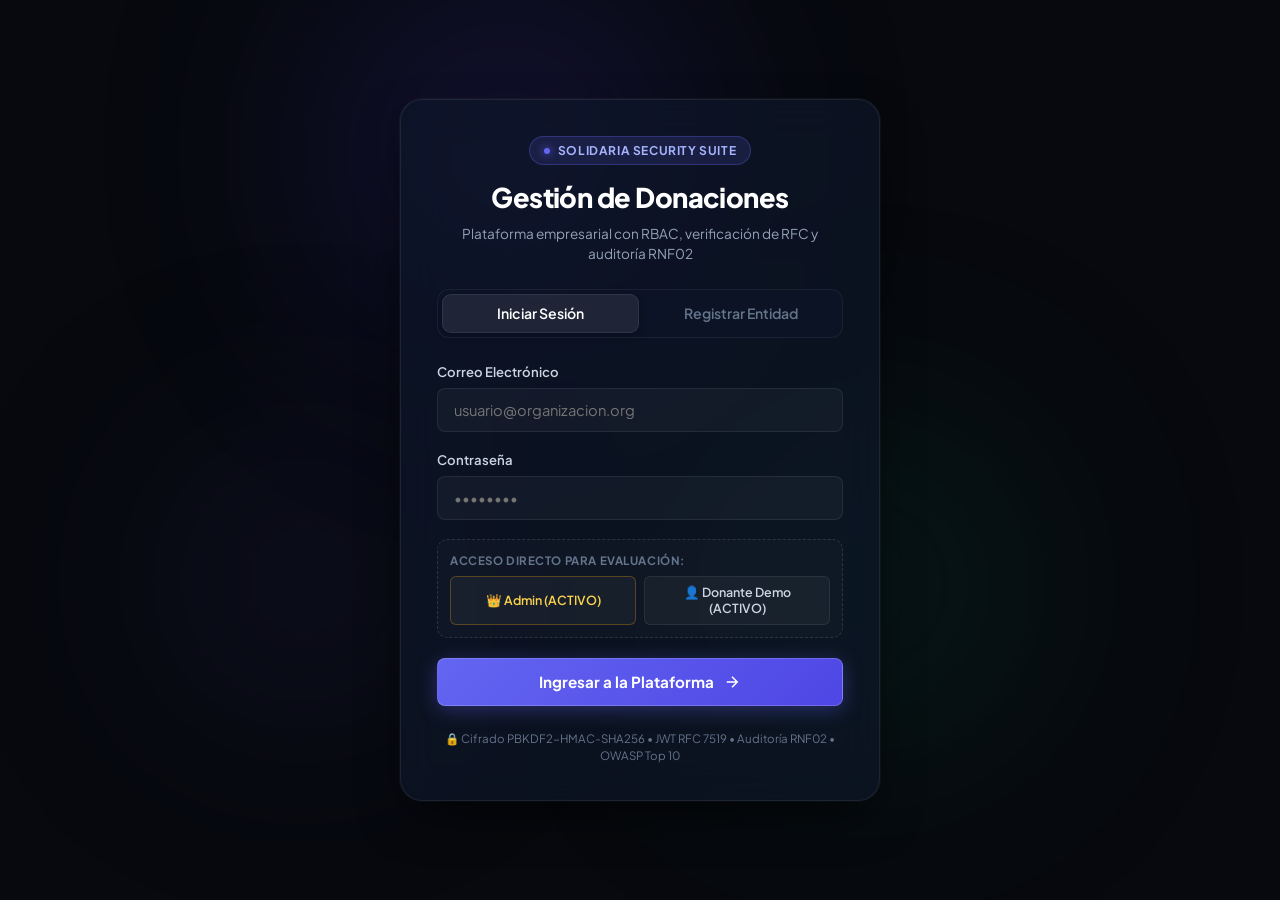
==== commit fa4f9d54: "feat: Implementar tema oscuro Glassmorphism, registro con RFC y entidades, RBAC Deny-by-Default, flu" ====
--- a/src/main/resources/static/index.html
+++ b/src/main/resources/static/index.html
@@ -3,414 +3,565 @@
 <head>
   <meta charset="UTF-8">
   <meta name="viewport" content="width=device-width, initial-scale=1.0">
-  <title>Solidaria | Portal de Donaciones</title>
+  <title>Solidaria | Sistema Ciberseguro de Gestión de Donaciones</title>
   <link rel="stylesheet" href="/static/styles.css">
   <link rel="preconnect" href="https://fonts.googleapis.com">
   <link rel="preconnect" href="https://fonts.gstatic.com" crossorigin>
-  <link href="https://fonts.googleapis.com/css2?family=Plus+Jakarta+Sans:wght@400;500;600;700&display=swap" rel="stylesheet">
+  <link href="https://fonts.googleapis.com/css2?family=Plus+Jakarta+Sans:wght@300;400;500;600;700;800&family=JetBrains+Mono:wght@400;500;600&display=swap" rel="stylesheet">
 </head>
-<body>
+<body class="dark-theme">
+
+  <!-- Fondo Ambiental Glassmorphism -->
+  <div class="ambient-glow glow-1"></div>
+  <div class="ambient-glow glow-2"></div>
+  <div class="ambient-glow glow-3"></div>
 
   <!-- ========================================================================
-       VISTA 1: INICIO DE SESIÓN (LOGIN SENCILLO Y MINIMALISTA)
+       VISTA 1: AUTENTICACIÓN (LOGIN Y REGISTRO DE ENTIDADES Y USUARIOS)
        ======================================================================== -->
-  <section id="login-view" class="login-view-container">
-    <div class="login-card-simple">
-      <!-- Logo y Título -->
+  <section id="login-view" class="auth-view-container">
+    <div class="glass-card auth-card">
+      
+      <!-- Encabezado de la Plataforma -->
       <div class="brand-header">
-        <div class="brand-badge">❤️ Solidaria</div>
-        <h1>Iniciar Sesión</h1>
-        <p class="brand-subtitle">Ingresa para acceder a la ventana de donaciones</p>
-      </div>
-
-      <!-- Selector simple: Login / Registro -->
-      <div class="auth-toggle">
-        <button id="tab-login-btn" class="toggle-btn active" onclick="switchLoginTab('login')">Ingresar</button>
-        <button id="tab-register-btn" class="toggle-btn" onclick="switchLoginTab('register')">Registrarse</button>
-      </div>
-
-      <!-- Formulario Login -->
+        <div class="brand-badge">
+          <span class="badge-dot"></span> Solidaria Security Suite
+        </div>
+        <h1 class="brand-title">Gestión de Donaciones</h1>
+        <p class="brand-subtitle">Plataforma empresarial con RBAC, verificación de RFC y auditoría RNF02</p>
+      </div>
+
+      <!-- Selector de Pestaña: Ingresar / Registro de Entidad -->
+      <div class="glass-tabs">
+        <button id="tab-login-btn" class="glass-tab-btn active" onclick="switchAuthTab('login')">
+          Iniciar Sesión
+        </button>
+        <button id="tab-register-btn" class="glass-tab-btn" onclick="switchAuthTab('register')">
+          Registrar Entidad
+        </button>
+      </div>
+
+      <!-- Formulario 1: Inicio de Sesión -->
       <form id="form-login" onsubmit="handleLoginSubmit(event)">
-        <div class="form-field">
-          <label for="login-email">Correo electrónico</label>
-          <input type="email" id="login-email" class="input-clean" placeholder="tu@correo.com" required>
-        </div>
-
-        <div class="form-field">
+        <div class="form-group">
+          <label for="login-email">Correo Electrónico</label>
+          <div class="input-glow-wrapper">
+            <input type="email" id="login-email" class="glass-input" placeholder="usuario@organizacion.org" required>
+          </div>
+        </div>
+
+        <div class="form-group">
           <label for="login-password">Contraseña</label>
-          <input type="password" id="login-password" class="input-clean" placeholder="••••••••" required>
-        </div>
-
-        <!-- Cuentas de Acceso Rápido -->
-        <div class="quick-demo-wrapper">
-          <span class="quick-demo-label">Probar con cuentas demo:</span>
-          <div class="demo-chips-row">
-            <button type="button" class="demo-chip-btn super-chip" onclick="fillAdminCredentials()">
-              👑 Superusuario
+          <div class="input-glow-wrapper">
+            <input type="password" id="login-password" class="glass-input" placeholder="••••••••" required>
+          </div>
+        </div>
+
+        <!-- Credenciales de Evaluación Rápida -->
+        <div class="demo-chip-box">
+          <span class="demo-box-label">Acceso directo para evaluación:</span>
+          <div class="demo-chip-buttons">
+            <button type="button" class="demo-chip admin-chip" onclick="fillAdminCredentials()">
+              👑 Admin (ACTIVO)
             </button>
-            <button type="button" class="demo-chip-btn" onclick="fillDemoCredentials()">
-              👤 Donante
+            <button type="button" class="demo-chip donor-chip" onclick="fillDemoCredentials()">
+              👤 Donante Demo (ACTIVO)
             </button>
           </div>
         </div>
 
-        <button type="submit" id="btn-submit-login" class="btn-main">
-          Ingresar al Portal
+        <button type="submit" id="btn-submit-login" class="btn-primary-glass">
+          <span>Ingresar a la Plataforma</span>
+          <svg width="18" height="18" viewBox="0 0 24 24" fill="none" stroke="currentColor" stroke-width="2"><path d="M5 12h14M12 5l7 7-7 7"/></svg>
         </button>
       </form>
 
-      <!-- Formulario Registro -->
+      <!-- Formulario 2: Registro de Entidades y Usuarios (HU03) -->
       <form id="form-register" class="hidden" onsubmit="handleRegisterSubmit(event)">
-        <div class="form-field">
-          <label for="reg-name">Nombre completo</label>
-          <input type="text" id="reg-name" class="input-clean" placeholder="Tu nombre" required>
-        </div>
-
-        <div class="form-field">
-          <label for="reg-email">Correo electrónico</label>
-          <input type="email" id="reg-email" class="input-clean" placeholder="tu@correo.com" required>
-        </div>
-
-        <div class="form-field">
-          <label for="reg-password">Contraseña (mínimo 6 caracteres)</label>
-          <input type="password" id="reg-password" class="input-clean" minlength="6" placeholder="••••••••" required>
-        </div>
-
-        <button type="submit" id="btn-submit-register" class="btn-main">
-          Crear Cuenta
+        
+        <div class="form-divider-title">
+          <span>1. DATOS FISCALES DE LA ENTIDAD</span>
+        </div>
+
+        <div class="form-group">
+          <label for="reg-rfc">RFC de la Organización (Obligatorio) *</label>
+          <div class="input-glow-wrapper">
+            <input type="text" id="reg-rfc" class="glass-input uppercase-input font-mono" placeholder="GOMR820512A12 o FDS850101XYZ" maxlength="13" required>
+          </div>
+          <small class="field-help">Registro Federal de Contribuyentes oficial ante el SAT (12 a 13 caracteres).</small>
+        </div>
+
+        <div class="form-group">
+          <label for="reg-legal-name">Razón Social o Nombre Legal *</label>
+          <div class="input-glow-wrapper">
+            <input type="text" id="reg-legal-name" class="glass-input" placeholder="Fundación Solidaria de México A.C." required>
+          </div>
+        </div>
+
+        <div class="form-group">
+          <label>Tipo de Entidad (Restricción Estricta) *</label>
+          <div class="entity-type-selector">
+            <label class="entity-radio-card active">
+              <input type="radio" name="reg_entity_type" value="EMPRESA DONANTE" checked onchange="updateEntitySelection(this)">
+              <div class="radio-card-content">
+                <span class="card-icon">🏢</span>
+                <span class="card-title">EMPRESA DONANTE</span>
+                <span class="card-desc">Persona moral / aportante corporativo</span>
+              </div>
+            </label>
+
+            <label class="entity-radio-card">
+              <input type="radio" name="reg_entity_type" value="ORGANIZACION_SOCIAL" onchange="updateEntitySelection(this)">
+              <div class="radio-card-content">
+                <span class="card-icon">🤝</span>
+                <span class="card-title">ORGANIZACION_SOCIAL</span>
+                <span class="card-desc">ONG, A.C., IAP o comedor comunitario</span>
+              </div>
+            </label>
+          </div>
+        </div>
+
+        <div class="form-divider-title" style="margin-top: 1.25rem;">
+          <span>2. REPRESENTANTE Y ACCESO</span>
+        </div>
+
+        <div class="form-row-2">
+          <div class="form-group">
+            <label for="reg-name">Nombre Representante *</label>
+            <input type="text" id="reg-name" class="glass-input" placeholder="Lic. María Elena Rojas" required>
+          </div>
+          <div class="form-group">
+            <label for="reg-role">Rol Solicitado (RBAC) *</label>
+            <select id="reg-role" class="glass-select">
+              <option value="DONANTE" selected>DONANTE</option>
+              <option value="BENEFICIARIO">BENEFICIARIO</option>
+            </select>
+          </div>
+        </div>
+
+        <div class="form-group">
+          <label for="reg-email">Correo Electrónico Institucional *</label>
+          <input type="email" id="reg-email" class="glass-input" placeholder="contacto@organizacion.org" required>
+        </div>
+
+        <div class="form-group">
+          <label for="reg-password">Contraseña (Mínimo 6 caracteres) *</label>
+          <input type="password" id="reg-password" class="glass-input" minlength="6" placeholder="••••••••••••" required>
+        </div>
+
+        <div class="account-state-notice">
+          <span class="notice-icon">ℹ️</span>
+          <span>Flujo HU03: Las cuentas creadas inician en estado <strong>PENDIENTE</strong> y requerirán validación de RFC por un Administrador antes de acceder a los recursos.</span>
+        </div>
+
+        <button type="submit" id="btn-submit-register" class="btn-primary-glass">
+          <span>Enviar Solicitud de Registro</span>
+          <svg width="18" height="18" viewBox="0 0 24 24" fill="none" stroke="currentColor" stroke-width="2"><path d="M5 12h14M12 5l7 7-7 7"/></svg>
         </button>
       </form>
 
-      <!-- Error Toast/Message -->
-      <div id="auth-error-msg" class="error-badge hidden"></div>
-
-      <div class="card-security-footnote">
-        🔒 Autenticación cifrada con tokens JWT (HMAC-SHA256) y SQLite
+      <!-- Mensaje de Error / Alerta -->
+      <div id="auth-error-msg" class="glass-alert-error hidden"></div>
+
+      <!-- Pie de Seguridad Criptográfica -->
+      <div class="auth-security-footer">
+        <span>🔒 Cifrado PBKDF2-HMAC-SHA256 &bull; JWT RFC 7519 &bull; Auditoría RNF02 &bull; OWASP Top 10</span>
       </div>
     </div>
   </section>
 
 
   <!-- ========================================================================
-       VISTA 2: VENTANA DE DONACIONES LIMPIA Y SENCILLA (AUTENTICADO)
+       VISTA 2: APLICACIÓN PRINCIPAL (USUARIO AUTENTICADO Y ACTIVO)
        ======================================================================== -->
   <div id="app-view" class="app-layout hidden">
 
-    <!-- Barra de Navegación Minimalista -->
-    <header class="app-navbar">
-      <div class="nav-content">
-        <div class="logo-clean">
-          <span>❤️</span>
-          <strong>Solidaria</strong>
-        </div>
-
-        <!-- Enlaces Rápidos -->
-        <div class="quick-nav-links">
-          <button class="nav-tab-btn active" onclick="scrollToSection('donar')">Donar</button>
-          <button class="nav-tab-btn" onclick="openMyDonationsModal()">Mis Donaciones</button>
-          <button id="btn-nav-admin" class="nav-tab-btn admin-nav-tab hidden" onclick="openAdminPanelModal()">👑 Panel Admin</button>
-        </div>
-
-        <!-- Widget de Usuario y Sesión -->
-        <div id="user-session-widget" class="user-session-wrapper">
-          <button id="user-avatar-btn" class="user-pill-btn" onclick="toggleUserDropdown()" aria-label="Menú de usuario">
-            <div class="avatar-dot">
+    <!-- Barra de Navegación Glassmorphism -->
+    <header class="glass-navbar">
+      <div class="nav-container">
+        <div class="nav-brand">
+          <span class="brand-symbol">❤️</span>
+          <div class="brand-text">
+            <strong>Solidaria</strong>
+            <span class="security-tag">RBAC &bull; Glassmorphism</span>
+          </div>
+        </div>
+
+        <!-- Enlaces Rápidos de Navegación -->
+        <nav class="nav-links">
+          <button class="nav-link-btn active" onclick="scrollToSection('donar')">Ventana de Donación</button>
+          <button class="nav-link-btn" onclick="openMyDonationsModal()">Mis Donaciones</button>
+          <button id="btn-nav-admin" class="nav-link-btn admin-link-btn hidden" onclick="openAdminPanelModal()">
+            👑 Panel de Administración
+          </button>
+        </nav>
+
+        <!-- Widget de Sesión con Dropdown -->
+        <div id="user-session-widget" class="session-widget">
+          <button id="user-avatar-btn" class="session-user-btn" onclick="toggleUserDropdown()" aria-label="Menú de usuario">
+            <div class="avatar-ring">
               <span id="user-initials">U</span>
             </div>
-            <span id="user-display-name" class="pill-username">Usuario</span>
-            <span class="jwt-badge">● JWT</span>
+            <div class="user-meta-text">
+              <span id="user-display-name" class="user-name">Usuario</span>
+              <span id="user-display-role" class="user-role-badge">DONANTE</span>
+            </div>
+            <span class="status-indicator-dot" title="Cuenta Activa"></span>
           </button>
 
-          <!-- Menú Desplegable -->
-          <div id="user-dropdown" class="user-popover hidden">
-            <div class="popover-user-info">
+          <!-- Dropdown Popover de Usuario -->
+          <div id="user-dropdown" class="glass-popover hidden">
+            <div class="popover-profile">
               <strong id="dropdown-full-name">Nombre</strong>
-              <small id="dropdown-email">correo@donaciones.org</small>
-              <div class="role-pill">Donante</div>
-            </div>
-            <div class="popover-divider"></div>
-            <button class="popover-action" onclick="openMyDonationsModal()">
+              <small id="dropdown-email">correo@organizacion.org</small>
+              <div class="popover-meta-row">
+                <span id="dropdown-role-pill" class="pill-role">DONANTE</span>
+                <span id="dropdown-status-pill" class="pill-status">ACTIVO</span>
+              </div>
+              <div class="popover-entity-row">
+                <small>RFC: <code id="dropdown-rfc" class="font-mono">-</code></small>
+                <small id="dropdown-entity-name" class="text-muted">-</small>
+              </div>
+            </div>
+            <div class="popover-separator"></div>
+            <button class="popover-menu-item" onclick="openMyDonationsModal()">
               📋 Historial de Donaciones
             </button>
-            <button class="popover-action" onclick="openJwtInspectorModal()">
-              🔍 Inspeccionar Token JWT
+            <button class="popover-menu-item" onclick="openJwtInspectorModal()">
+              🔍 Inspeccionar Token JWT (RFC 7519)
             </button>
-            <button id="btn-admin-panel" class="popover-action admin-action hidden" onclick="openAdminPanelModal()">
-              👑 Panel de Superusuario (BD)
+            <button id="btn-admin-panel" class="popover-menu-item admin-item hidden" onclick="openAdminPanelModal()">
+              👑 Panel Superusuario y Auditoría
             </button>
-            <div class="popover-divider"></div>
-            <button class="popover-action text-danger" onclick="logout()">
-              🚪 Cerrar Sesión
+            <div class="popover-separator"></div>
+            <button class="popover-menu-item danger-item" onclick="logout()">
+              🚪 Cerrar Sesión Segura
             </button>
           </div>
         </div>
       </div>
     </header>
 
-    <!-- Contenido Principal -->
-    <main class="main-container" id="donar">
-
-      <!-- Tarjeta de Progreso y Meta -->
-      <section class="progress-card-clean">
-        <div class="progress-info-row">
+    <!-- Contenedor Principal -->
+    <main class="main-content" id="donar">
+
+      <!-- Tarjeta Glassmorphic de Progreso y Meta Comunitaria -->
+      <section class="glass-card progress-card">
+        <div class="progress-header">
           <div>
-            <span class="progress-subtitle">Meta Comunitaria</span>
-            <div class="progress-numbers">
-              <strong id="stat-total">$0.00</strong>
-              <span class="meta-label">de $5,000.00 USD</span>
-            </div>
-          </div>
-          <div class="count-badge">
-            <span id="stat-count">0</span> donaciones realizadas
-          </div>
-        </div>
-        <div class="progress-track">
-          <div id="progress-bar-fill" class="progress-fill" style="width: 0%"></div>
+            <span class="progress-eyebrow">Meta de Recaudación Institucional</span>
+            <div class="progress-figure-row">
+              <strong id="stat-total" class="stat-highlight">$0.00</strong>
+              <span class="stat-target">de $5,000.00 USD</span>
+            </div>
+          </div>
+          <div class="donations-count-badge">
+            <span id="stat-count">0</span> donaciones registradas en SQLite
+          </div>
+        </div>
+        <div class="glass-progress-bar">
+          <div id="progress-bar-fill" class="glass-progress-fill" style="width: 0%"></div>
         </div>
       </section>
 
-      <!-- VENTANA DE DONACIÓN SIMPLIFICADA -->
-      <section class="donation-card-unified">
+      <!-- Ventana Unificada de Donaciones -->
+      <section class="glass-card donation-card">
         
-        <!-- Saludo / Estado de Sesión -->
-        <div id="session-banner" class="session-welcome">
-          <div>
-            <span class="welcome-label">Donando como:</span>
+        <!-- Banner de Sesión -->
+        <div class="donor-context-banner">
+          <div class="context-info">
+            <span class="context-eyebrow">Donando como:</span>
             <strong id="banner-user-name">Usuario</strong>
-          </div>
-          <span id="banner-user-email" class="welcome-email">usuario@correo.com</span>
+            <span id="banner-entity-info" class="entity-badge">Entidad</span>
+          </div>
+          <div class="context-email">
+            <span id="banner-user-email">usuario@correo.com</span>
+            <span id="banner-user-rfc" class="font-mono text-neon">RFC: -</span>
+          </div>
         </div>
 
         <form id="donation-form" onsubmit="handleDonationSubmit(event)">
           
           <!-- 1. Selección de Causa -->
-          <div class="section-group">
-            <label class="section-label">1. Selecciona la causa</label>
+          <div class="form-section">
+            <label class="form-section-title">1. Selecciona la Causa Social</label>
             <input type="hidden" id="selected-cause-input" value="Educación para Niños">
-            <div class="causes-selector-pills">
-              <div class="cause-pill active" data-cause="Educación para Niños">
-                <span class="cause-emoji">📚</span>
-                <div class="cause-pill-text">
-                  <strong>Educación</strong>
-                  <small>Becas y útiles</small>
+            <div class="causes-grid">
+              <div class="cause-card active" data-cause="Educación para Niños">
+                <span class="cause-icon">📚</span>
+                <div class="cause-details">
+                  <strong>Educación para Niños</strong>
+                  <small>Becas, equipo escolar y material didáctico</small>
                 </div>
               </div>
 
-              <div class="cause-pill" data-cause="Refugio Animal">
-                <span class="cause-emoji">🐾</span>
-                <div class="cause-pill-text">
-                  <strong>Animales</strong>
-                  <small>Rescate y comida</small>
+              <div class="cause-card" data-cause="Refugio Animal">
+                <span class="cause-icon">🐾</span>
+                <div class="cause-details">
+                  <strong>Refugio y Rescate Animal</strong>
+                  <small>Atención médica veterinaria y alimentación</small>
                 </div>
               </div>
 
-              <div class="cause-pill" data-cause="Reforestación y Clima">
-                <span class="cause-emoji">🌱</span>
-                <div class="cause-pill-text">
-                  <strong>Reforestación</strong>
-                  <small>Siembra de árboles</small>
+              <div class="cause-card" data-cause="Reforestación y Clima">
+                <span class="cause-icon">🌱</span>
+                <div class="cause-details">
+                  <strong>Reforestación y Medio Ambiente</strong>
+                  <small>Siembra de árboles nativos y conservación</small>
                 </div>
               </div>
 
-              <div class="cause-pill" data-cause="Comedores Comunitarios">
-                <span class="cause-emoji">🍲</span>
-                <div class="cause-pill-text">
-                  <strong>Comedores</strong>
-                  <small>Alimentos diarios</small>
+              <div class="cause-card" data-cause="Comedores Comunitarios">
+                <span class="cause-icon">🍲</span>
+                <div class="cause-details">
+                  <strong>Comedores Comunitarios</strong>
+                  <small>Raciones alimenticias en zonas vulnerables</small>
                 </div>
               </div>
             </div>
           </div>
 
           <!-- 2. Selección de Monto -->
-          <div class="section-group">
-            <label class="section-label">2. Elige el monto a donar</label>
-            <div class="amount-pills-row">
-              <button type="button" class="amount-btn" data-val="10">$10</button>
-              <button type="button" class="amount-btn active" data-val="25">$25</button>
-              <button type="button" class="amount-btn" data-val="50">$50</button>
-              <button type="button" class="amount-btn" data-val="100">$100</button>
-            </div>
-            <div class="custom-amount-box">
-              <span class="currency-symbol">$</span>
-              <input type="number" id="custom-amount-input" class="custom-amount-clean" placeholder="Otro monto" min="1" step="any" value="25">
-              <span class="currency-tag">USD</span>
+          <div class="form-section">
+            <label class="form-section-title">2. Define el Monto de la Aportación</label>
+            <div class="amounts-grid">
+              <button type="button" class="amount-pill" data-val="10">$10</button>
+              <button type="button" class="amount-pill active" data-val="25">$25</button>
+              <button type="button" class="amount-pill" data-val="50">$50</button>
+              <button type="button" class="amount-pill" data-val="100">$100</button>
+            </div>
+            <div class="custom-amount-input-box">
+              <span class="currency-prefix">$</span>
+              <input type="number" id="custom-amount-input" class="custom-amount-field" min="1" step="any" value="25" placeholder="Monto personalizado">
+              <span class="currency-suffix">USD</span>
             </div>
           </div>
 
           <!-- 3. Método de Pago -->
-          <div class="section-group">
-            <label class="section-label">3. Método de pago</label>
-            <div class="payment-pills-row">
-              <label class="payment-method-card active">
+          <div class="form-section">
+            <label class="form-section-title">3. Método de Pago Seguro</label>
+            <div class="payment-grid">
+              <label class="payment-card active">
                 <input type="radio" name="payment_method" value="tarjeta" checked>
-                <span>💳 Tarjeta</span>
+                <span>💳 Tarjeta Bancaria</span>
               </label>
-              <label class="payment-method-card">
+              <label class="payment-card">
                 <input type="radio" name="payment_method" value="paypal">
                 <span>🅿️ PayPal</span>
               </label>
-              <label class="payment-method-card">
+              <label class="payment-card">
                 <input type="radio" name="payment_method" value="transferencia">
-                <span>🏦 Transferencia</span>
+                <span>🏦 Transferencia SPEI</span>
               </label>
             </div>
-          </div>
-
-          <!-- Datos de tarjeta simulada (compactos) -->
-          <div id="card-fields" class="simulated-card-box">
-            <div class="form-row-2">
-              <div>
-                <label class="sub-label">Tarjeta simulada</label>
-                <input type="text" class="input-clean-sm" value="•••• •••• •••• 4242">
-              </div>
+
+            <!-- Campos de Tarjeta Simulada Glassmorphism -->
+            <div id="card-fields" class="simulated-card-glass">
               <div class="form-row-2">
                 <div>
-                  <label class="sub-label">Vence</label>
-                  <input type="text" class="input-clean-sm" value="12/28">
+                  <label class="sub-label">Tarjeta Simulada</label>
+                  <input type="text" class="glass-input-sm" value="•••• •••• •••• 4242" readonly>
                 </div>
-                <div>
-                  <label class="sub-label">CVC</label>
-                  <input type="text" class="input-clean-sm" value="888">
+                <div class="form-row-2">
+                  <div>
+                    <label class="sub-label">Vencimiento</label>
+                    <input type="text" class="glass-input-sm" value="12/28" readonly>
+                  </div>
+                  <div>
+                    <label class="sub-label">CVC</label>
+                    <input type="text" class="glass-input-sm" value="888" readonly>
+                  </div>
                 </div>
               </div>
             </div>
           </div>
 
-          <!-- RFC Fiscal Deducible de Impuestos (Opcional) -->
-          <div class="section-group">
-            <label class="checkbox-clean">
+          <!-- RFC Fiscal Deducible de Impuestos (Opcional o Prefill con el de la entidad) -->
+          <div class="form-section">
+            <label class="glass-checkbox">
               <input type="checkbox" id="tax-deductible-check" onchange="toggleRfcField()">
-              <span>Requiero recibo deducible de impuestos (RFC)</span>
+              <span>Requiero Comprobante Fiscal Deducible de Impuestos (RFC)</span>
             </label>
-            <div id="rfc-field-group" class="hidden" style="margin-top: 0.6rem;">
-              <input type="text" id="donor-rfc" class="input-clean" placeholder="RFC (ej. GOMR820512A12 o XAXX010101000)" maxlength="13" style="text-transform: uppercase; letter-spacing: 1px; font-weight: 600;">
-              <small class="hint-text">Se registrará en tu comprobante fiscal para efectos de deducibilidad.</small>
-            </div>
-          </div>
-
-          <!-- Mensaje opcional -->
-          <div class="section-group">
-            <label class="section-label">Mensaje de apoyo (opcional)</label>
-            <input type="text" id="donation-message" class="input-clean" placeholder="¡Mucho éxito con la labor!">
-          </div>
-
-          <!-- Botón de Donar -->
-          <button type="submit" id="btn-donate-submit" class="btn-donate-now">
-            Completar Donación de <strong id="btn-donation-amount-text">$25.00 USD</strong>
+            <div id="rfc-field-group" class="hidden" style="margin-top: 0.75rem;">
+              <input type="text" id="donor-rfc" class="glass-input uppercase-input font-mono" placeholder="RFC Fiscal (ej. GOMR820512A12)" maxlength="13">
+              <small class="field-help">Se emitirá con los datos fiscales de tu entidad jurídica registrados en la BD.</small>
+            </div>
+          </div>
+
+          <!-- Mensaje Opcional -->
+          <div class="form-section">
+            <label class="form-section-title">Mensaje Institucional (Opcional)</label>
+            <input type="text" id="donation-message" class="glass-input" placeholder="Mensaje de apoyo o dedicatoria corporativa...">
+          </div>
+
+          <!-- Botón de Envío -->
+          <button type="submit" id="btn-donate-submit" class="btn-donate-glass">
+            <span>Completar Donación de </span>
+            <strong id="btn-donation-amount-text" class="btn-amount-strong">$25.00 USD</strong>
           </button>
         </form>
       </section>
 
     </main>
 
-    <!-- Footer Simple -->
-    <footer class="clean-footer">
-      <p>Solidaria &bull; Sistema de Donaciones con Autenticación JWT y Base de Datos SQLite</p>
+    <!-- Footer Elegante -->
+    <footer class="app-footer">
+      <p>Solidaria Enterprise &bull; Plataforma con Autenticación JWT, RBAC Deny-by-Default y Base de Datos SQLite Cifrada</p>
     </footer>
   </div>
 
 
   <!-- ========================================================================
-       MODALES SENCILLOS Y LIMPIOS
+       MODALES GLASSMORPHISM
        ======================================================================== -->
 
-  <!-- Modal Recibo -->
-  <div id="receipt-modal" class="modal-overlay hidden">
-    <div class="modal-clean text-center">
-      <div class="success-check-icon">✓</div>
-      <h2>¡Donación Recibida!</h2>
-      <p class="receipt-note">Tu contribución ha quedado registrada en la Base de Datos.</p>
-
-      <div class="receipt-card-box">
-        <div class="receipt-line">
+  <!-- Modal Recibo de Donación -->
+  <div id="receipt-modal" class="modal-backdrop hidden">
+    <div class="glass-card modal-box text-center">
+      <div class="success-icon-glow">✓</div>
+      <h2 class="modal-title">¡Aportación Confirmada!</h2>
+      <p class="modal-subtitle">Tu contribución ha sido persistida en SQLite con firma criptográfica.</p>
+
+      <div class="receipt-summary-box">
+        <div class="receipt-row">
           <span>Donante:</span>
           <strong id="rec-donor-name">-</strong>
         </div>
-        <div class="receipt-line">
+        <div class="receipt-row">
           <span>Correo:</span>
           <strong id="rec-donor-email">-</strong>
         </div>
-        <div class="receipt-line">
+        <div class="receipt-row">
           <span>RFC Fiscal:</span>
-          <strong id="rec-rfc">-</strong>
-        </div>
-        <div class="receipt-line">
+          <strong id="rec-rfc" class="font-mono text-neon">-</strong>
+        </div>
+        <div class="receipt-row">
           <span>Causa:</span>
           <strong id="rec-cause">-</strong>
         </div>
-        <div class="receipt-line">
+        <div class="receipt-row">
           <span>Monto:</span>
-          <strong id="rec-amount" class="text-amount">-</strong>
-        </div>
-        <div class="receipt-line">
-          <span>Folio Transacción:</span>
-          <code id="rec-id" class="badge-code">#00</code>
-        </div>
-      </div>
-
-      <button class="btn-main" onclick="closeReceiptModal()">Entendido y Continuar</button>
+          <strong id="rec-amount" class="text-emerald-lg">-</strong>
+        </div>
+        <div class="receipt-row">
+          <span>Folio de Transacción:</span>
+          <code id="rec-id" class="badge-mono">#00</code>
+        </div>
+      </div>
+
+      <button class="btn-primary-glass" onclick="closeReceiptModal()">Entendido y Continuar</button>
     </div>
   </div>
 
   <!-- Modal Mis Donaciones -->
-  <div id="my-donations-modal" class="modal-overlay hidden">
-    <div class="modal-clean modal-wide">
-      <div class="modal-header-row">
-        <h3>📋 Mis Donaciones</h3>
-        <button class="btn-close-clean" onclick="closeMyDonationsModal()">&times;</button>
-      </div>
-      <p class="modal-sub">Historial personal vinculado a tu token de sesión <code>JWT</code>.</p>
-      <div id="donations-list-container" class="clean-table-wrapper"></div>
+  <div id="my-donations-modal" class="modal-backdrop hidden">
+    <div class="glass-card modal-box modal-wide">
+      <div class="modal-header">
+        <h3>📋 Historial de Donaciones</h3>
+        <button class="btn-close-modal" onclick="closeMyDonationsModal()">&times;</button>
+      </div>
+      <p class="modal-subtitle">Aportaciones vinculadas al token de sesión <code>JWT</code> del donante.</p>
+      <div id="donations-list-container" class="glass-table-container"></div>
     </div>
   </div>
 
-  <!-- Modal Inspector JWT -->
-  <div id="jwt-inspector-modal" class="modal-overlay hidden">
-    <div class="modal-clean modal-wide">
-      <div class="modal-header-row">
-        <h3>🔍 Inspector de Token JWT</h3>
-        <button class="btn-close-clean" onclick="closeJwtInspectorModal()">&times;</button>
-      </div>
-      <p class="modal-sub">Estructura decodificada del token activo según el estándar RFC 7519.</p>
-
-      <div class="inspector-stack">
+  <!-- Modal Inspector JWT (RFC 7519) -->
+  <div id="jwt-inspector-modal" class="modal-backdrop hidden">
+    <div class="glass-card modal-box modal-wide">
+      <div class="modal-header">
+        <h3>🔍 Inspector de Token JWT (RFC 7519)</h3>
+        <button class="btn-close-modal" onclick="closeJwtInspectorModal()">&times;</button>
+      </div>
+      <p class="modal-subtitle">Estructura decodificada del token activo validado con HMAC-SHA256.</p>
+
+      <div class="inspector-grid">
         <div>
-          <span class="code-title text-header">Encabezado (Header):</span>
-          <pre id="jwt-header-display" class="clean-code-block">{}</pre>
+          <span class="code-label header-label">Encabezado (Header):</span>
+          <pre id="jwt-header-display" class="glass-code-block font-mono">{}</pre>
         </div>
         <div>
-          <span class="code-title text-payload">Carga Útil (Payload / Claims):</span>
-          <pre id="jwt-payload-display" class="clean-code-block">{}</pre>
+          <span class="code-label payload-label">Carga Útil (Payload / Claims):</span>
+          <pre id="jwt-payload-display" class="glass-code-block font-mono">{}</pre>
         </div>
       </div>
     </div>
   </div>
 
-  <!-- Modal Panel Superusuario -->
-  <div id="admin-modal" class="modal-overlay hidden">
-    <div class="modal-clean modal-wide">
-      <div class="modal-header-row">
-        <h3>👑 Panel de Superusuario (SQLite)</h3>
-        <button class="btn-close-clean" onclick="closeAdminPanelModal()">&times;</button>
-      </div>
-      <p class="modal-sub">Consulta de registros en tiempo real desde la Base de Datos <code>donations.db</code>.</p>
-
-      <div class="auth-toggle admin-toggle-bar">
-        <button id="tab-admin-users-btn" class="toggle-btn active" onclick="switchAdminTab('users')">
-          👥 Usuarios (<span id="admin-users-count">0</span>)
-        </button>
-        <button id="tab-admin-donations-btn" class="toggle-btn" onclick="switchAdminTab('donations')">
+  <!-- Modal Panel de Superusuario (ADMIN) -->
+  <div id="admin-modal" class="modal-backdrop hidden">
+    <div class="glass-card modal-box modal-extra-wide">
+      <div class="modal-header">
+        <div class="admin-header-title">
+          <span class="admin-crown">👑</span>
+          <div>
+            <h3>Panel de Administración y Ciberseguridad</h3>
+            <span class="admin-subtitle">Gestión de Solicitudes (HU03), Roles (RBAC) y Auditoría (RNF02)</span>
+          </div>
+        </div>
+        <button class="btn-close-modal" onclick="closeAdminPanelModal()">&times;</button>
+      </div>
+
+      <!-- Barra de Pestañas Administrativas -->
+      <div class="admin-tabs-bar">
+        <button id="tab-adm-pending" class="admin-tab-btn active" onclick="switchAdminSubTab('pending')">
+          ⏳ Solicitudes Pendientes (<span id="admin-pending-count">0</span>)
+        </button>
+        <button id="tab-adm-users" class="admin-tab-btn" onclick="switchAdminSubTab('users')">
+          👥 Todos los Usuarios (<span id="admin-users-count">0</span>)
+        </button>
+        <button id="tab-adm-donations" class="admin-tab-btn" onclick="switchAdminSubTab('donations')">
           💰 Donaciones (<span id="admin-donations-count">0</span>)
         </button>
-      </div>
-
-      <div id="admin-users-container" class="clean-table-wrapper"></div>
-      <div id="admin-donations-container" class="clean-table-wrapper hidden"></div>
+        <button id="tab-adm-audit" class="admin-tab-btn" onclick="switchAdminSubTab('audit')">
+          🛡️ Auditoría de Cuentas (RNF02)
+        </button>
+      </div>
+
+      <!-- 1. Pestaña: Solicitudes Pendientes (HU03) -->
+      <div id="admin-pending-panel" class="admin-tab-content">
+        <p class="section-desc">Cuentas con estado <code>PENDIENTE</code> esperando revisión de RFC y documentos para habilitar acceso.</p>
+        <div id="admin-pending-container" class="glass-table-container"></div>
+      </div>
+
+      <!-- 2. Pestaña: Usuarios -->
+      <div id="admin-users-panel" class="admin-tab-content hidden">
+        <p class="section-desc">Directorio de usuarios registrados en SQLite con entidad y estado.</p>
+        <div id="admin-users-container" class="glass-table-container"></div>
+      </div>
+
+      <!-- 3. Pestaña: Donaciones -->
+      <div id="admin-donations-panel" class="admin-tab-content hidden">
+        <p class="section-desc">Registro global de aportaciones registradas con desglose de RFC.</p>
+        <div id="admin-donations-container" class="glass-table-container"></div>
+      </div>
+
+      <!-- 4. Pestaña: Auditoría de Cuentas (RNF02) -->
+      <div id="admin-audit-panel" class="admin-tab-content hidden">
+        <p class="section-desc">Bitácora inmutable en tiempo real de registros, inicios de sesión, bloqueos de fuerza bruta y cambios de estado.</p>
+        <div id="admin-audit-container" class="glass-table-container"></div>
+      </div>
     </div>
   </div>
 
-  <!-- Notificaciones Toast -->
+  <!-- Modal Informativo: Cuenta Pendiente de Aprobación (HU03) -->
+  <div id="pending-alert-modal" class="modal-backdrop hidden">
+    <div class="glass-card modal-box text-center">
+      <div class="pending-icon-glow">⏳</div>
+      <h2 class="modal-title">Cuenta en Revisión</h2>
+      <div class="pending-badge-row">
+        <span class="status-pill status-pending">ESTADO: PENDIENTE</span>
+      </div>
+      <p class="pending-explain">
+        Tu registro como entidad jurídica ha sido guardado exitosamente. Por políticas de cumplimiento y ciberseguridad, un <strong>Administrador</strong> debe auditar tu RFC y datos de la organización antes de activar tu token de acceso.
+      </p>
+      <div class="pending-credentials-tip">
+        <span>💡 Puedes ingresar con la cuenta de <strong>Superusuario</strong> para aprobar esta solicitud de inmediato desde el Panel Admin.</span>
+      </div>
+      <button class="btn-primary-glass" onclick="closePendingAlertModal()">Entendido</button>
+    </div>
+  </div>
+
+  <!-- Contenedor Flotante de Notificaciones Toast -->
   <div id="toast-container" class="toast-container"></div>
 
   <script src="/static/app.js"></script>
--- a/static/styles.css
+++ b/static/styles.css
@@ -1,29 +1,43 @@
 /* ==========================================================================
-   Solidaria - Estilos Limpios, Modernos y Minimalistas
+   SOLIDARIA - DARK THEME ELEGANTE CON GLASSMORPHISM
+   Ciberseguridad, RBAC y Auditoría de Cuentas (RNF02)
    ========================================================================== */
 
 :root {
   --font-sans: 'Plus Jakarta Sans', -apple-system, BlinkMacSystemFont, "Segoe UI", Roboto, sans-serif;
-  --bg-page: #f8fafc;
-  --card-bg: #ffffff;
-  --text-main: #0f172a;
+  --font-mono: 'JetBrains Mono', monospace;
+
+  /* Colores Base Dark Theme */
+  --bg-dark: #07090e;
+  --bg-surface: rgba(15, 23, 42, 0.65);
+  --bg-surface-elevated: rgba(30, 41, 59, 0.7);
+  --glass-border: rgba(255, 255, 255, 0.08);
+  --glass-border-hover: rgba(99, 102, 241, 0.35);
+
+  /* Texto */
+  --text-primary: #f8fafc;
+  --text-secondary: #94a3b8;
   --text-muted: #64748b;
-  --text-light: #94a3b8;
-  --border: #e2e8f0;
-  --border-focus: #6366f1;
-  --primary: #4f46e5;
-  --primary-hover: #4338ca;
-  --primary-light: #eef2ff;
-  --success: #10b981;
-  --success-light: #ecfdf5;
-  --danger: #ef4444;
-  --danger-light: #fef2f2;
+  --text-light: #cbd5e1;
+
+  /* Acentos y Neones */
+  --indigo-core: #6366f1;
+  --indigo-glow: rgba(99, 102, 241, 0.3);
+  --emerald-core: #10b981;
+  --emerald-glow: rgba(16, 185, 129, 0.25);
+  --amber-core: #f59e0b;
+  --amber-glow: rgba(245, 158, 11, 0.25);
+  --rose-core: #f43f5e;
+  --rose-glow: rgba(244, 63, 94, 0.25);
+
+  /* Sombras y Filtros */
+  --glass-blur: blur(20px);
+  --shadow-glass: 0 20px 50px -12px rgba(0, 0, 0, 0.7), 0 0 1px 1px rgba(255, 255, 255, 0.05);
+  --shadow-glow: 0 0 25px rgba(99, 102, 241, 0.2);
+
   --radius-sm: 8px;
   --radius-md: 14px;
-  --radius-lg: 20px;
-  --shadow-subtle: 0 1px 3px 0 rgb(0 0 0 / 0.06), 0 1px 2px -1px rgb(0 0 0 / 0.06);
-  --shadow-card: 0 10px 25px -5px rgb(0 0 0 / 0.05), 0 8px 10px -6px rgb(0 0 0 / 0.03);
-  --shadow-popover: 0 20px 25px -5px rgb(0 0 0 / 0.1), 0 8px 10px -6px rgb(0 0 0 / 0.1);
+  --radius-lg: 22px;
 }
 
 * {
@@ -32,12 +46,14 @@
   padding: 0;
 }
 
-body {
+body.dark-theme {
   font-family: var(--font-sans);
-  background-color: var(--bg-page);
-  color: var(--text-main);
+  background-color: var(--bg-dark);
+  color: var(--text-primary);
+  min-height: 100vh;
   line-height: 1.5;
-  min-height: 100vh;
+  overflow-x: hidden;
+  position: relative;
   -webkit-font-smoothing: antialiased;
 }
 
@@ -45,80 +61,162 @@
   display: none !important;
 }
 
+.font-mono {
+  font-family: var(--font-mono);
+}
+
+.text-neon {
+  color: #38bdf8;
+  text-shadow: 0 0 8px rgba(56, 189, 248, 0.4);
+}
+
+.text-emerald-lg {
+  color: #34d399;
+  font-size: 1.25rem;
+  font-weight: 800;
+  text-shadow: 0 0 10px rgba(52, 211, 153, 0.3);
+}
+
+/* Luces Ambientales de Fondo (Ambient Glows) */
+.ambient-glow {
+  position: fixed;
+  border-radius: 50%;
+  filter: blur(120px);
+  pointer-events: none;
+  z-index: 0;
+  opacity: 0.35;
+}
+
+.glow-1 {
+  width: 500px;
+  height: 500px;
+  top: -100px;
+  left: 20%;
+  background: radial-gradient(circle, #4338ca 0%, transparent 70%);
+}
+
+.glow-2 {
+  width: 450px;
+  height: 450px;
+  bottom: 10%;
+  right: 15%;
+  background: radial-gradient(circle, #065f46 0%, transparent 70%);
+}
+
+.glow-3 {
+  width: 350px;
+  height: 350px;
+  top: 45%;
+  left: 10%;
+  background: radial-gradient(circle, #312e81 0%, transparent 70%);
+}
+
 /* ==========================================================================
-   1. PANTALLA DE LOGIN MINIMALISTA
+   1. CONTENEDOR Y TARJETA GLASSMORPHISM
    ========================================================================== */
 
-.login-view-container {
+.glass-card {
+  background: var(--bg-surface);
+  backdrop-filter: var(--glass-blur);
+  -webkit-backdrop-filter: var(--glass-blur);
+  border: 1px solid var(--glass-border);
+  border-radius: var(--radius-lg);
+  box-shadow: var(--shadow-glass);
+  position: relative;
+  z-index: 1;
+  transition: border-color 0.3s ease, box-shadow 0.3s ease;
+}
+
+.glass-card:hover {
+  border-color: rgba(255, 255, 255, 0.12);
+}
+
+/* ==========================================================================
+   2. PANTALLA DE AUTENTICACIÓN (LOGIN & REGISTRO)
+   ========================================================================== */
+
+.auth-view-container {
   min-height: 100vh;
   display: flex;
   align-items: center;
   justify-content: center;
-  padding: 1.5rem;
-  background: radial-gradient(circle at 50% 10%, #e0e7ff 0%, #f8fafc 55%, #f1f5f9 100%);
-}
-
-.login-card-simple {
+  padding: 2rem 1.25rem;
+  position: relative;
+  z-index: 2;
+}
+
+.auth-card {
   width: 100%;
-  max-width: 440px;
-  background: var(--card-bg);
-  border: 1px solid var(--border);
-  border-radius: var(--radius-lg);
-  padding: 2.25rem 2rem;
-  box-shadow: var(--shadow-card);
-  animation: fadeIn 0.3s ease-out;
-}
-
-@keyframes fadeIn {
-  from { opacity: 0; transform: translateY(10px); }
+  max-width: 480px;
+  padding: 2.25rem;
+  animation: floatAppear 0.35s ease-out;
+}
+
+@keyframes floatAppear {
+  from { opacity: 0; transform: translateY(14px); }
   to { opacity: 1; transform: translateY(0); }
 }
 
 .brand-header {
   text-align: center;
-  margin-bottom: 1.6rem;
+  margin-bottom: 1.5rem;
 }
 
 .brand-badge {
-  display: inline-block;
-  background: var(--primary-light);
-  color: var(--primary);
-  font-weight: 700;
-  font-size: 0.85rem;
-  padding: 0.35rem 0.9rem;
+  display: inline-flex;
+  align-items: center;
+  gap: 0.5rem;
+  font-size: 0.75rem;
+  font-weight: 700;
+  letter-spacing: 0.05em;
+  text-transform: uppercase;
+  color: #a5b4fc;
+  background: rgba(99, 102, 241, 0.15);
+  border: 1px solid rgba(99, 102, 241, 0.3);
+  padding: 0.3rem 0.85rem;
   border-radius: 999px;
   margin-bottom: 0.75rem;
 }
 
-.brand-header h1 {
-  font-size: 1.65rem;
-  font-weight: 700;
+.badge-dot {
+  width: 6px;
+  height: 6px;
+  background: #6366f1;
+  border-radius: 50%;
+  box-shadow: 0 0 8px #6366f1;
+}
+
+.brand-title {
+  font-size: 1.7rem;
+  font-weight: 800;
   letter-spacing: -0.02em;
-  color: var(--text-main);
+  color: #ffffff;
 }
 
 .brand-subtitle {
-  font-size: 0.88rem;
-  color: var(--text-muted);
-  margin-top: 0.25rem;
-}
-
-/* Toggle Tabs (Ingresar / Registrarse) */
-.auth-toggle {
-  display: flex;
-  background: #f1f5f9;
+  font-size: 0.85rem;
+  color: var(--text-secondary);
+  margin-top: 0.35rem;
+}
+
+/* Selector de Pestañas Glass */
+.glass-tabs {
+  display: flex;
+  background: rgba(15, 23, 42, 0.5);
+  border: 1px solid rgba(255, 255, 255, 0.06);
   border-radius: 12px;
   padding: 0.25rem;
   margin-bottom: 1.5rem;
-}
-
-.toggle-btn {
+  gap: 0.25rem;
+}
+
+.glass-tab-btn {
   flex: 1;
-  padding: 0.6rem 0.8rem;
+  padding: 0.6rem 0.5rem;
+  background: transparent;
   border: none;
-  background: transparent;
   font-family: inherit;
-  font-size: 0.9rem;
+  font-size: 0.88rem;
   font-weight: 600;
   color: var(--text-muted);
   border-radius: 9px;
@@ -126,158 +224,294 @@
   transition: all 0.2s ease;
 }
 
-.toggle-btn.active {
-  background: var(--card-bg);
-  color: var(--primary);
-  box-shadow: var(--shadow-subtle);
-}
-
-/* Campos de Formulario */
-.form-field {
-  margin-bottom: 1.1rem;
-}
-
-.form-field label {
+.glass-tab-btn:hover {
+  color: var(--text-primary);
+}
+
+.glass-tab-btn.active {
+  background: rgba(255, 255, 255, 0.08);
+  color: #ffffff;
+  box-shadow: 0 2px 8px rgba(0, 0, 0, 0.3);
+  border: 1px solid rgba(255, 255, 255, 0.08);
+}
+
+/* Formulario e Inputs con Resplandor */
+.form-group {
+  margin-bottom: 1.15rem;
+}
+
+.form-group label {
   display: block;
   font-size: 0.82rem;
   font-weight: 600;
-  color: var(--text-main);
+  color: var(--text-light);
   margin-bottom: 0.4rem;
 }
 
-.input-clean {
+.field-help {
+  display: block;
+  font-size: 0.74rem;
+  color: var(--text-muted);
+  margin-top: 0.3rem;
+}
+
+.glass-input, .glass-select {
   width: 100%;
   padding: 0.75rem 1rem;
+  background: rgba(255, 255, 255, 0.035);
+  border: 1px solid var(--glass-border);
+  border-radius: var(--radius-sm);
+  color: var(--text-primary);
   font-family: inherit;
   font-size: 0.92rem;
-  border: 1px solid var(--border);
+  outline: none;
+  transition: all 0.2s ease;
+}
+
+.glass-input:focus, .glass-select:focus {
+  border-color: var(--indigo-core);
+  background: rgba(255, 255, 255, 0.06);
+  box-shadow: 0 0 0 3px var(--indigo-glow);
+}
+
+.glass-select {
+  cursor: pointer;
+}
+
+.glass-select option {
+  background: #0f172a;
+  color: #ffffff;
+}
+
+.uppercase-input {
+  text-transform: uppercase;
+  letter-spacing: 0.06em;
+}
+
+.form-row-2 {
+  display: grid;
+  grid-template-columns: 1fr 1fr;
+  gap: 0.85rem;
+}
+
+.form-divider-title {
+  display: flex;
+  align-items: center;
+  margin: 1.25rem 0 0.85rem;
+  font-size: 0.72rem;
+  font-weight: 800;
+  letter-spacing: 0.08em;
+  color: #818cf8;
+}
+
+.form-divider-title::before, .form-divider-title::after {
+  content: "";
+  flex: 1;
+  height: 1px;
+  background: rgba(255, 255, 255, 0.08);
+}
+
+.form-divider-title span {
+  padding: 0 0.6rem;
+}
+
+/* Selector de Tipo de Entidad (Restricción Estricta) */
+.entity-type-selector {
+  display: grid;
+  grid-template-columns: 1fr 1fr;
+  gap: 0.75rem;
+}
+
+.entity-radio-card {
+  display: flex;
+  align-items: flex-start;
+  padding: 0.85rem 0.75rem;
+  background: rgba(255, 255, 255, 0.025);
+  border: 1.5px solid var(--glass-border);
   border-radius: var(--radius-sm);
-  background: #ffffff;
-  color: var(--text-main);
-  outline: none;
-  transition: border-color 0.2s, box-shadow 0.2s;
-}
-
-.input-clean:focus {
-  border-color: var(--border-focus);
-  box-shadow: 0 0 0 3px rgba(99, 102, 241, 0.15);
-}
-
-/* Botones Demo Rápidos */
-.quick-demo-wrapper {
-  background: #f8fafc;
-  border: 1px dashed #cbd5e1;
-  border-radius: 10px;
+  cursor: pointer;
+  transition: all 0.2s ease;
+}
+
+.entity-radio-card input[type="radio"] {
+  display: none;
+}
+
+.entity-radio-card:hover {
+  border-color: rgba(255, 255, 255, 0.15);
+  background: rgba(255, 255, 255, 0.04);
+}
+
+.entity-radio-card.active {
+  border-color: var(--indigo-core);
+  background: rgba(99, 102, 241, 0.12);
+  box-shadow: 0 0 15px var(--indigo-glow);
+}
+
+.radio-card-content {
+  display: flex;
+  flex-direction: column;
+}
+
+.card-icon {
+  font-size: 1.3rem;
+  margin-bottom: 0.25rem;
+}
+
+.card-title {
+  font-size: 0.8rem;
+  font-weight: 700;
+  color: #ffffff;
+}
+
+.card-desc {
+  font-size: 0.7rem;
+  color: var(--text-secondary);
+  line-height: 1.3;
+  margin-top: 0.2rem;
+}
+
+/* Aviso de Flujo HU03 */
+.account-state-notice {
+  display: flex;
+  gap: 0.6rem;
+  align-items: flex-start;
+  background: rgba(245, 158, 11, 0.08);
+  border: 1px solid rgba(245, 158, 11, 0.25);
   padding: 0.75rem 0.9rem;
-  margin-bottom: 1.25rem;
-}
-
-.quick-demo-label {
-  display: block;
-  font-size: 0.75rem;
-  font-weight: 600;
-  color: var(--text-muted);
-  margin-bottom: 0.5rem;
-}
-
-.demo-chips-row {
-  display: flex;
-  gap: 0.5rem;
-}
-
-.demo-chip-btn {
-  flex: 1;
-  padding: 0.5rem 0.6rem;
-  background: #ffffff;
-  border: 1px solid var(--border);
-  border-radius: 8px;
-  font-family: inherit;
-  font-size: 0.8rem;
-  font-weight: 600;
-  color: var(--text-main);
-  cursor: pointer;
-  transition: background-color 0.2s, border-color 0.2s;
-}
-
-.demo-chip-btn:hover {
-  background: var(--primary-light);
-  border-color: #c7d2fe;
-  color: var(--primary);
-}
-
-.demo-chip-btn.super-chip {
-  background: #fefce8;
-  border-color: #fde047;
-  color: #854d0e;
-}
-
-.demo-chip-btn.super-chip:hover {
-  background: #fef08a;
-  border-color: #ca8a04;
-}
-
-/* Botones Principales */
-.btn-main {
+  border-radius: var(--radius-sm);
+  font-size: 0.78rem;
+  color: #fde68a;
+  margin: 1.25rem 0 1rem;
+}
+
+.notice-icon {
+  font-size: 1.1rem;
+}
+
+/* Botón Principal con Glassmorphism */
+.btn-primary-glass {
   width: 100%;
+  display: flex;
+  align-items: center;
+  justify-content: center;
+  gap: 0.6rem;
   padding: 0.85rem 1.25rem;
-  background: var(--primary);
-  color: #ffffff;
-  border: none;
+  background: linear-gradient(135deg, #6366f1 0%, #4f46e5 100%);
+  color: #ffffff;
+  border: 1px solid rgba(255, 255, 255, 0.18);
   border-radius: var(--radius-sm);
   font-family: inherit;
   font-size: 0.95rem;
+  font-weight: 700;
+  cursor: pointer;
+  box-shadow: 0 4px 20px rgba(99, 102, 241, 0.35);
+  transition: all 0.2s ease;
+}
+
+.btn-primary-glass:hover {
+  box-shadow: 0 6px 25px rgba(99, 102, 241, 0.5);
+  transform: translateY(-1px);
+}
+
+.btn-primary-glass:active {
+  transform: translateY(0);
+}
+
+/* Credenciales Rápidas para Evaluación */
+.demo-chip-box {
+  background: rgba(255, 255, 255, 0.02);
+  border: 1px dashed rgba(255, 255, 255, 0.12);
+  border-radius: 10px;
+  padding: 0.75rem;
+  margin-bottom: 1.25rem;
+}
+
+.demo-box-label {
+  display: block;
+  font-size: 0.72rem;
+  font-weight: 700;
+  text-transform: uppercase;
+  letter-spacing: 0.05em;
+  color: var(--text-muted);
+  margin-bottom: 0.45rem;
+}
+
+.demo-chip-buttons {
+  display: flex;
+  gap: 0.5rem;
+}
+
+.demo-chip {
+  flex: 1;
+  padding: 0.45rem 0.6rem;
+  background: rgba(255, 255, 255, 0.04);
+  border: 1px solid var(--glass-border);
+  border-radius: 6px;
+  font-family: inherit;
+  font-size: 0.78rem;
   font-weight: 600;
-  cursor: pointer;
-  transition: background-color 0.2s, transform 0.1s;
-}
-
-.btn-main:hover {
-  background: var(--primary-hover);
-}
-
-.btn-main:active {
-  transform: translateY(1px);
-}
-
-.error-badge {
-  background: var(--danger-light);
-  color: var(--danger);
-  border: 1px solid #fecaca;
-  padding: 0.65rem 0.9rem;
+  color: var(--text-light);
+  cursor: pointer;
+  transition: all 0.2s;
+}
+
+.demo-chip:hover {
+  background: rgba(255, 255, 255, 0.08);
+  color: #ffffff;
+}
+
+.demo-chip.admin-chip {
+  border-color: rgba(245, 158, 11, 0.3);
+  color: #fcd34d;
+}
+
+.demo-chip.admin-chip:hover {
+  background: rgba(245, 158, 11, 0.15);
+}
+
+.glass-alert-error {
+  background: rgba(244, 63, 94, 0.12);
+  border: 1px solid rgba(244, 63, 94, 0.35);
+  color: #fca5a5;
+  padding: 0.75rem 1rem;
   border-radius: var(--radius-sm);
-  font-size: 0.84rem;
+  font-size: 0.82rem;
   margin-top: 1rem;
   text-align: center;
 }
 
-.card-security-footnote {
+.auth-security-footer {
   text-align: center;
-  font-size: 0.75rem;
-  color: var(--text-light);
-  margin-top: 1.25rem;
+  font-size: 0.72rem;
+  color: var(--text-muted);
+  margin-top: 1.5rem;
 }
 
 /* ==========================================================================
-   2. NAVEGACIÓN Y CABECERA DE LA APP
+   3. BARRA DE NAVEGACIÓN Y CABECERA APP
    ========================================================================== */
 
 .app-layout {
   min-height: 100vh;
   display: flex;
   flex-direction: column;
-}
-
-.app-navbar {
-  background: rgba(255, 255, 255, 0.95);
-  backdrop-filter: blur(10px);
-  border-bottom: 1px solid var(--border);
+  position: relative;
+  z-index: 2;
+}
+
+.glass-navbar {
+  background: rgba(11, 15, 25, 0.85);
+  backdrop-filter: var(--glass-blur);
+  -webkit-backdrop-filter: var(--glass-blur);
+  border-bottom: 1px solid var(--glass-border);
   position: sticky;
   top: 0;
   z-index: 50;
 }
 
-.nav-content {
-  max-width: 860px;
+.nav-container {
+  max-width: 960px;
   margin: 0 auto;
   padding: 0.75rem 1.25rem;
   display: flex;
@@ -285,162 +519,202 @@
   justify-content: space-between;
 }
 
-.logo-clean {
-  display: flex;
-  align-items: center;
+.nav-brand {
+  display: flex;
+  align-items: center;
+  gap: 0.6rem;
+}
+
+.brand-symbol {
+  font-size: 1.4rem;
+}
+
+.brand-text strong {
+  display: block;
+  font-size: 1.15rem;
+  font-weight: 800;
+  color: #ffffff;
+  letter-spacing: -0.01em;
+}
+
+.security-tag {
+  font-size: 0.68rem;
+  font-weight: 700;
+  color: #a5b4fc;
+}
+
+.nav-links {
+  display: flex;
   gap: 0.4rem;
-  font-size: 1.15rem;
-  color: var(--text-main);
-  font-weight: 700;
-}
-
-.quick-nav-links {
-  display: flex;
-  gap: 0.5rem;
-}
-
-.nav-tab-btn {
+}
+
+.nav-link-btn {
   background: transparent;
   border: none;
   padding: 0.45rem 0.85rem;
   border-radius: 8px;
   font-family: inherit;
-  font-size: 0.86rem;
+  font-size: 0.85rem;
   font-weight: 600;
-  color: var(--text-muted);
+  color: var(--text-secondary);
   cursor: pointer;
   transition: all 0.2s;
 }
 
-.nav-tab-btn:hover {
-  color: var(--text-main);
-  background: #f1f5f9;
-}
-
-.nav-tab-btn.active {
-  background: var(--primary-light);
-  color: var(--primary);
-}
-
-.nav-tab-btn.admin-nav-tab {
-  background: #fefce8;
-  color: #854d0e;
-  border: 1px solid #fde047;
-}
-
-.nav-tab-btn.admin-nav-tab:hover {
-  background: #fef08a;
-}
-
-/* User Widget & Popover */
-.user-session-wrapper {
+.nav-link-btn:hover {
+  color: #ffffff;
+  background: rgba(255, 255, 255, 0.05);
+}
+
+.nav-link-btn.active {
+  background: rgba(99, 102, 241, 0.15);
+  color: #a5b4fc;
+  border: 1px solid rgba(99, 102, 241, 0.3);
+}
+
+.nav-link-btn.admin-link-btn {
+  background: rgba(245, 158, 11, 0.15);
+  color: #fcd34d;
+  border: 1px solid rgba(245, 158, 11, 0.35);
+}
+
+.nav-link-btn.admin-link-btn:hover {
+  background: rgba(245, 158, 11, 0.25);
+}
+
+/* User Session Widget */
+.session-widget {
   position: relative;
 }
 
-.user-pill-btn {
-  display: flex;
-  align-items: center;
-  gap: 0.5rem;
-  background: #f8fafc;
-  border: 1px solid var(--border);
+.session-user-btn {
+  display: flex;
+  align-items: center;
+  gap: 0.6rem;
+  background: rgba(255, 255, 255, 0.04);
+  border: 1px solid var(--glass-border);
   padding: 0.35rem 0.75rem 0.35rem 0.45rem;
   border-radius: 999px;
   cursor: pointer;
   transition: all 0.2s;
 }
 
-.user-pill-btn:hover {
-  border-color: #cbd5e1;
-  background: #f1f5f9;
-}
-
-.avatar-dot {
+.session-user-btn:hover {
+  border-color: rgba(255, 255, 255, 0.15);
+  background: rgba(255, 255, 255, 0.07);
+}
+
+.avatar-ring {
   width: 28px;
   height: 28px;
-  background: var(--primary);
+  background: linear-gradient(135deg, #6366f1 0%, #3b82f6 100%);
   color: #ffffff;
   border-radius: 50%;
   display: flex;
   align-items: center;
   justify-content: center;
   font-size: 0.75rem;
-  font-weight: 700;
-}
-
-.pill-username {
-  font-size: 0.85rem;
-  font-weight: 600;
-  color: var(--text-main);
-}
-
-.jwt-badge {
-  font-size: 0.68rem;
-  font-weight: 700;
-  color: var(--success);
-  background: var(--success-light);
-  padding: 0.15rem 0.45rem;
-  border-radius: 999px;
-}
-
-.jwt-badge.admin-badge {
-  color: #854d0e;
-  background: #fefce8;
-}
-
-.user-popover {
+  font-weight: 800;
+  box-shadow: 0 0 10px rgba(99, 102, 241, 0.4);
+}
+
+.user-meta-text {
+  text-align: left;
+  display: flex;
+  flex-direction: column;
+}
+
+.user-name {
+  font-size: 0.84rem;
+  font-weight: 700;
+  color: #ffffff;
+}
+
+.user-role-badge {
+  font-size: 0.65rem;
+  font-weight: 700;
+  color: #38bdf8;
+  letter-spacing: 0.04em;
+}
+
+.status-indicator-dot {
+  width: 7px;
+  height: 7px;
+  background: #10b981;
+  border-radius: 50%;
+  box-shadow: 0 0 8px #10b981;
+}
+
+/* Popover Desplegable Glassmorphism */
+.glass-popover {
   position: absolute;
-  top: calc(100% + 8px);
+  top: calc(100% + 10px);
   right: 0;
-  width: 260px;
-  background: var(--card-bg);
-  border: 1px solid var(--border);
+  width: 280px;
+  background: rgba(15, 23, 42, 0.95);
+  backdrop-filter: var(--glass-blur);
+  -webkit-backdrop-filter: var(--glass-blur);
+  border: 1px solid rgba(255, 255, 255, 0.12);
   border-radius: var(--radius-md);
-  box-shadow: var(--shadow-popover);
-  padding: 0.85rem 0.5rem;
+  box-shadow: 0 20px 40px rgba(0, 0, 0, 0.7);
+  padding: 1rem 0.6rem;
   z-index: 100;
-  animation: fadeIn 0.15s ease-out;
-}
-
-.popover-user-info {
-  padding: 0.35rem 0.65rem 0.65rem;
-}
-
-.popover-user-info strong {
+  animation: floatAppear 0.15s ease-out;
+}
+
+.popover-profile {
+  padding: 0.25rem 0.65rem 0.65rem;
+}
+
+.popover-profile strong {
   display: block;
-  font-size: 0.92rem;
-  color: var(--text-main);
-}
-
-.popover-user-info small {
+  font-size: 0.95rem;
+  color: #ffffff;
+}
+
+.popover-profile small {
   display: block;
   color: var(--text-muted);
   font-size: 0.78rem;
-  margin-bottom: 0.4rem;
-}
-
-.role-pill {
-  display: inline-block;
-  font-size: 0.7rem;
-  font-weight: 600;
-  color: var(--primary);
-  background: var(--primary-light);
-  padding: 0.15rem 0.5rem;
-  border-radius: 999px;
-}
-
-.role-pill.admin-pill {
-  color: #854d0e;
-  background: #fefce8;
-  border: 1px solid #fef08a;
-}
-
-.popover-divider {
+}
+
+.popover-meta-row {
+  display: flex;
+  gap: 0.4rem;
+  margin: 0.45rem 0;
+}
+
+.pill-role {
+  font-size: 0.68rem;
+  font-weight: 700;
+  color: #818cf8;
+  background: rgba(99, 102, 241, 0.15);
+  padding: 0.15rem 0.45rem;
+  border-radius: 4px;
+}
+
+.pill-status {
+  font-size: 0.68rem;
+  font-weight: 700;
+  color: #34d399;
+  background: rgba(16, 185, 129, 0.15);
+  padding: 0.15rem 0.45rem;
+  border-radius: 4px;
+}
+
+.popover-entity-row {
+  margin-top: 0.35rem;
+  font-size: 0.75rem;
+  color: var(--text-light);
+}
+
+.popover-separator {
   height: 1px;
-  background: var(--border);
+  background: rgba(255, 255, 255, 0.08);
   margin: 0.4rem 0;
 }
 
-.popover-action {
+.popover-menu-item {
   width: 100%;
   text-align: left;
   background: transparent;
@@ -449,652 +723,757 @@
   border-radius: 6px;
   font-family: inherit;
   font-size: 0.84rem;
-  font-weight: 500;
-  color: var(--text-main);
-  cursor: pointer;
-  transition: background-color 0.15s;
-}
-
-.popover-action:hover {
-  background: #f1f5f9;
-}
-
-.popover-action.admin-action {
-  color: #854d0e;
+  color: var(--text-light);
+  cursor: pointer;
+  transition: all 0.15s;
+}
+
+.popover-menu-item:hover {
+  background: rgba(255, 255, 255, 0.06);
+  color: #ffffff;
+}
+
+.popover-menu-item.admin-item {
+  color: #fcd34d;
   font-weight: 600;
 }
 
-.popover-action.text-danger {
-  color: var(--danger);
-}
-
-.popover-action.text-danger:hover {
-  background: var(--danger-light);
+.popover-menu-item.danger-item {
+  color: #f87171;
+}
+
+.popover-menu-item.danger-item:hover {
+  background: rgba(244, 63, 94, 0.15);
 }
 
 /* ==========================================================================
-   3. CONTENEDOR PRINCIPAL Y BARRA DE PROGRESO
+   4. CONTENIDO PRINCIPAL: BARRA DE PROGRESO Y DONACIÓN
    ========================================================================== */
 
-.main-container {
-  max-width: 680px;
+.main-content {
+  max-width: 720px;
   margin: 2rem auto;
   padding: 0 1.25rem;
   width: 100%;
 }
 
-.progress-card-clean {
-  background: var(--card-bg);
-  border: 1px solid var(--border);
-  border-radius: var(--radius-md);
-  padding: 1.25rem 1.5rem;
+.progress-card {
+  padding: 1.5rem 1.75rem;
   margin-bottom: 1.5rem;
-  box-shadow: var(--shadow-subtle);
-}
-
-.progress-info-row {
+}
+
+.progress-header {
   display: flex;
   justify-content: space-between;
   align-items: flex-end;
-  margin-bottom: 0.75rem;
-}
-
-.progress-subtitle {
-  font-size: 0.78rem;
+  margin-bottom: 0.85rem;
+}
+
+.progress-eyebrow {
+  font-size: 0.75rem;
   font-weight: 700;
   text-transform: uppercase;
-  letter-spacing: 0.05em;
-  color: var(--text-muted);
-}
-
-.progress-numbers strong {
-  font-size: 1.6rem;
+  letter-spacing: 0.06em;
+  color: #818cf8;
+}
+
+.stat-highlight {
+  font-size: 1.8rem;
   font-weight: 800;
-  color: var(--text-main);
-}
-
-.meta-label {
-  font-size: 0.88rem;
-  color: var(--text-muted);
-  margin-left: 0.4rem;
-}
-
-.count-badge {
-  font-size: 0.82rem;
+  color: #ffffff;
+}
+
+.stat-target {
+  font-size: 0.9rem;
+  color: var(--text-secondary);
+  margin-left: 0.5rem;
+}
+
+.donations-count-badge {
+  font-size: 0.8rem;
   font-weight: 600;
-  color: var(--primary);
-  background: var(--primary-light);
+  color: #38bdf8;
+  background: rgba(56, 189, 248, 0.12);
+  border: 1px solid rgba(56, 189, 248, 0.25);
   padding: 0.35rem 0.75rem;
   border-radius: 999px;
 }
 
-.progress-track {
+.glass-progress-bar {
   width: 100%;
-  height: 8px;
-  background: #e2e8f0;
+  height: 9px;
+  background: rgba(255, 255, 255, 0.05);
   border-radius: 999px;
   overflow: hidden;
-}
-
-.progress-fill {
+  border: 1px solid rgba(255, 255, 255, 0.05);
+}
+
+.glass-progress-fill {
   height: 100%;
-  background: linear-gradient(90deg, #4f46e5 0%, #10b981 100%);
+  background: linear-gradient(90deg, #6366f1 0%, #10b981 100%);
   border-radius: 999px;
-  transition: width 0.4s cubic-bezier(0.4, 0, 0.2, 1);
-}
-
-/* ==========================================================================
-   4. TARJETA DE DONACIÓN UNIFICADA Y SENCILLA
-   ========================================================================== */
-
-.donation-card-unified {
-  background: var(--card-bg);
-  border: 1px solid var(--border);
-  border-radius: var(--radius-lg);
-  padding: 2rem;
-  box-shadow: var(--shadow-card);
-}
-
-.session-welcome {
+  box-shadow: 0 0 12px rgba(16, 185, 129, 0.5);
+  transition: width 0.5s cubic-bezier(0.4, 0, 0.2, 1);
+}
+
+/* Tarjeta Unificada de Donación */
+.donation-card {
+  padding: 2.25rem;
+}
+
+.donor-context-banner {
   display: flex;
   justify-content: space-between;
   align-items: center;
-  background: #f8fafc;
-  border: 1px solid var(--border);
+  background: rgba(255, 255, 255, 0.025);
+  border: 1px solid var(--glass-border);
   border-radius: var(--radius-sm);
-  padding: 0.75rem 1rem;
+  padding: 0.85rem 1.1rem;
   margin-bottom: 1.75rem;
 }
 
-.welcome-label {
-  font-size: 0.78rem;
+.context-eyebrow {
+  font-size: 0.75rem;
   color: var(--text-muted);
   margin-right: 0.35rem;
 }
 
-.session-welcome strong {
+.context-info strong {
   font-size: 0.92rem;
-  color: var(--text-main);
-}
-
-.welcome-email {
+  color: #ffffff;
+}
+
+.entity-badge {
+  font-size: 0.68rem;
+  font-weight: 700;
+  background: rgba(99, 102, 241, 0.15);
+  color: #a5b4fc;
+  border: 1px solid rgba(99, 102, 241, 0.3);
+  padding: 0.15rem 0.45rem;
+  border-radius: 4px;
+  margin-left: 0.4rem;
+}
+
+.context-email {
   font-size: 0.82rem;
-  color: var(--text-muted);
-}
-
-.section-group {
+  color: var(--text-secondary);
+  display: flex;
+  flex-direction: column;
+  align-items: flex-end;
+}
+
+.form-section {
   margin-bottom: 1.6rem;
 }
 
-.section-label {
+.form-section-title {
   display: block;
   font-size: 0.88rem;
   font-weight: 700;
-  color: var(--text-main);
+  color: #ffffff;
   margin-bottom: 0.75rem;
 }
 
-/* 1. Selector de Causas (Pills Minimalistas) */
-.causes-selector-pills {
+/* Grid de Causas */
+.causes-grid {
   display: grid;
   grid-template-columns: repeat(2, 1fr);
   gap: 0.75rem;
 }
 
-.cause-pill {
+.cause-card {
   display: flex;
   align-items: center;
   gap: 0.75rem;
   padding: 0.85rem 1rem;
-  background: #ffffff;
-  border: 1.5px solid var(--border);
+  background: rgba(255, 255, 255, 0.025);
+  border: 1.5px solid var(--glass-border);
   border-radius: var(--radius-sm);
   cursor: pointer;
   transition: all 0.2s ease;
   user-select: none;
 }
 
-.cause-pill:hover {
-  border-color: #cbd5e1;
-  background: #f8fafc;
-}
-
-.cause-pill.active {
-  border-color: var(--primary);
-  background: var(--primary-light);
-}
-
-.cause-emoji {
+.cause-card:hover {
+  border-color: rgba(255, 255, 255, 0.15);
+  background: rgba(255, 255, 255, 0.04);
+}
+
+.cause-card.active {
+  border-color: var(--indigo-core);
+  background: rgba(99, 102, 241, 0.12);
+  box-shadow: 0 0 15px var(--indigo-glow);
+}
+
+.cause-icon {
   font-size: 1.4rem;
 }
 
-.cause-pill-text strong {
+.cause-details strong {
   display: block;
-  font-size: 0.88rem;
-  font-weight: 700;
-  color: var(--text-main);
-}
-
-.cause-pill-text small {
+  font-size: 0.86rem;
+  color: #ffffff;
+}
+
+.cause-details small {
   display: block;
-  font-size: 0.75rem;
+  font-size: 0.72rem;
   color: var(--text-muted);
 }
 
-.cause-pill.active .cause-pill-text strong {
-  color: var(--primary);
-}
-
-/* 2. Selector de Montos */
-.amount-pills-row {
+/* Grid de Montos */
+.amounts-grid {
   display: grid;
   grid-template-columns: repeat(4, 1fr);
   gap: 0.6rem;
   margin-bottom: 0.75rem;
 }
 
-.amount-btn {
+.amount-pill {
   padding: 0.75rem 0.5rem;
-  background: #ffffff;
-  border: 1.5px solid var(--border);
+  background: rgba(255, 255, 255, 0.03);
+  border: 1.5px solid var(--glass-border);
   border-radius: var(--radius-sm);
   font-family: inherit;
   font-size: 1.05rem;
   font-weight: 700;
-  color: var(--text-main);
+  color: var(--text-light);
   cursor: pointer;
   transition: all 0.2s ease;
 }
 
-.amount-btn:hover {
-  border-color: #cbd5e1;
-}
-
-.amount-btn.active {
-  border-color: var(--primary);
-  background: var(--primary);
-  color: #ffffff;
-}
-
-.custom-amount-box {
-  display: flex;
-  align-items: center;
-  background: #ffffff;
-  border: 1px solid var(--border);
+.amount-pill:hover {
+  border-color: rgba(255, 255, 255, 0.15);
+  color: #ffffff;
+}
+
+.amount-pill.active {
+  border-color: var(--indigo-core);
+  background: var(--indigo-core);
+  color: #ffffff;
+  box-shadow: 0 0 15px var(--indigo-glow);
+}
+
+.custom-amount-input-box {
+  display: flex;
+  align-items: center;
+  background: rgba(255, 255, 255, 0.035);
+  border: 1px solid var(--glass-border);
   border-radius: var(--radius-sm);
-  padding: 0.25rem 0.75rem;
+  padding: 0.25rem 0.85rem;
   transition: border-color 0.2s;
 }
 
-.custom-amount-box:focus-within {
-  border-color: var(--border-focus);
-  box-shadow: 0 0 0 3px rgba(99, 102, 241, 0.15);
-}
-
-.currency-symbol {
+.custom-amount-input-box:focus-within {
+  border-color: var(--indigo-core);
+  box-shadow: 0 0 0 3px var(--indigo-glow);
+}
+
+.currency-prefix {
   font-size: 1.1rem;
   font-weight: 700;
   color: var(--text-muted);
   margin-right: 0.4rem;
 }
 
-.custom-amount-clean {
+.custom-amount-field {
   flex: 1;
   border: none;
-  outline: none;
+  background: transparent;
+  color: #ffffff;
   font-family: inherit;
   font-size: 1.1rem;
   font-weight: 700;
-  color: var(--text-main);
-  background: transparent;
+  outline: none;
   padding: 0.5rem 0;
 }
 
-.currency-tag {
+.currency-suffix {
   font-size: 0.78rem;
   font-weight: 700;
-  color: var(--text-muted);
-  background: #f1f5f9;
+  color: #a5b4fc;
+  background: rgba(99, 102, 241, 0.15);
   padding: 0.25rem 0.5rem;
   border-radius: 6px;
 }
 
-/* 3. Métodos de Pago */
-.payment-pills-row {
+/* Métodos de Pago */
+.payment-grid {
   display: grid;
   grid-template-columns: repeat(3, 1fr);
   gap: 0.6rem;
   margin-bottom: 0.85rem;
 }
 
-.payment-method-card {
+.payment-card {
   display: flex;
   align-items: center;
   justify-content: center;
   padding: 0.7rem 0.5rem;
-  background: #ffffff;
-  border: 1.5px solid var(--border);
+  background: rgba(255, 255, 255, 0.03);
+  border: 1.5px solid var(--glass-border);
   border-radius: var(--radius-sm);
   cursor: pointer;
-  font-size: 0.85rem;
+  font-size: 0.84rem;
   font-weight: 600;
-  color: var(--text-main);
+  color: var(--text-light);
   transition: all 0.2s;
 }
 
-.payment-method-card input[type="radio"] {
+.payment-card input[type="radio"] {
   display: none;
 }
 
-.payment-method-card.active {
-  border-color: var(--primary);
-  background: var(--primary-light);
-  color: var(--primary);
-}
-
-.simulated-card-box {
-  background: #f8fafc;
-  border: 1px solid var(--border);
+.payment-card:hover {
+  border-color: rgba(255, 255, 255, 0.15);
+}
+
+.payment-card.active {
+  border-color: var(--indigo-core);
+  background: rgba(99, 102, 241, 0.12);
+  color: #ffffff;
+  box-shadow: 0 0 12px var(--indigo-glow);
+}
+
+.simulated-card-glass {
+  background: rgba(255, 255, 255, 0.02);
+  border: 1px solid var(--glass-border);
   border-radius: var(--radius-sm);
   padding: 0.85rem 1rem;
 }
 
-.form-row-2 {
-  display: grid;
-  grid-template-columns: 1fr 1fr;
-  gap: 0.75rem;
-}
-
-.sub-label {
-  display: block;
-  font-size: 0.72rem;
-  font-weight: 600;
-  color: var(--text-muted);
-  margin-bottom: 0.25rem;
-}
-
-.input-clean-sm {
+.glass-input-sm {
   width: 100%;
   padding: 0.45rem 0.65rem;
-  font-family: inherit;
+  background: rgba(255, 255, 255, 0.04);
+  border: 1px solid var(--glass-border);
+  border-radius: 6px;
+  color: var(--text-light);
   font-size: 0.82rem;
-  border: 1px solid var(--border);
-  border-radius: 6px;
-  background: #ffffff;
-  color: var(--text-main);
-}
-
-/* RFC Fiscal Deducible */
-.checkbox-clean {
+  outline: none;
+}
+
+/* Checkbox Glass */
+.glass-checkbox {
   display: flex;
   align-items: center;
   gap: 0.6rem;
-  font-size: 0.88rem;
+  font-size: 0.86rem;
   font-weight: 600;
-  color: var(--text-main);
+  color: var(--text-light);
   cursor: pointer;
   user-select: none;
 }
 
-.checkbox-clean input[type="checkbox"] {
+.glass-checkbox input[type="checkbox"] {
   width: 18px;
   height: 18px;
-  accent-color: var(--primary);
-  cursor: pointer;
-}
-
-.hint-text {
-  display: block;
-  font-size: 0.75rem;
-  color: var(--text-muted);
-  margin-top: 0.35rem;
+  accent-color: var(--indigo-core);
+  cursor: pointer;
 }
 
 /* Botón de Donación */
-.btn-donate-now {
+.btn-donate-glass {
   width: 100%;
   padding: 1.1rem;
-  background: var(--primary);
-  color: #ffffff;
-  border: none;
+  background: linear-gradient(135deg, #4f46e5 0%, #10b981 100%);
+  color: #ffffff;
+  border: 1px solid rgba(255, 255, 255, 0.2);
   border-radius: var(--radius-sm);
   font-family: inherit;
   font-size: 1.05rem;
   font-weight: 700;
   cursor: pointer;
-  box-shadow: 0 4px 14px 0 rgba(79, 70, 229, 0.35);
+  box-shadow: 0 6px 25px rgba(79, 70, 229, 0.4);
   transition: all 0.2s ease;
   margin-top: 1rem;
 }
 
-.btn-donate-now:hover {
-  background: var(--primary-hover);
-  box-shadow: 0 6px 20px 0 rgba(79, 70, 229, 0.45);
+.btn-donate-glass:hover {
+  box-shadow: 0 8px 30px rgba(16, 185, 129, 0.5);
   transform: translateY(-1px);
 }
 
-.btn-donate-now:active {
-  transform: translateY(0);
-}
-
-.clean-footer {
+.btn-amount-strong {
+  color: #ffffff;
+  text-shadow: 0 0 8px rgba(255, 255, 255, 0.5);
+}
+
+.app-footer {
   text-align: center;
   padding: 2.5rem 1rem;
-  font-size: 0.8rem;
-  color: var(--text-light);
+  font-size: 0.78rem;
+  color: var(--text-muted);
   margin-top: auto;
 }
 
 /* ==========================================================================
-   5. MODALES LIMPIOS Y MODERNOS
+   5. MODALES Y TABLAS GLASSMORPHISM
    ========================================================================== */
 
-.modal-overlay {
+.modal-backdrop {
   position: fixed;
   inset: 0;
-  background: rgba(15, 23, 42, 0.5);
-  backdrop-filter: blur(4px);
+  background: rgba(4, 7, 14, 0.75);
+  backdrop-filter: blur(10px);
+  -webkit-backdrop-filter: blur(10px);
   display: flex;
   align-items: center;
   justify-content: center;
   padding: 1.5rem;
   z-index: 200;
-  animation: fadeIn 0.2s ease-out;
-}
-
-.modal-clean {
+  animation: floatAppear 0.2s ease-out;
+}
+
+.modal-box {
   width: 100%;
-  max-width: 460px;
-  background: var(--card-bg);
-  border-radius: var(--radius-lg);
-  padding: 2rem;
-  box-shadow: var(--shadow-popover);
+  max-width: 480px;
   max-height: 90vh;
   overflow-y: auto;
+  padding: 2rem;
 }
 
 .modal-wide {
-  max-width: 760px;
+  max-width: 820px;
+}
+
+.modal-extra-wide {
+  max-width: 960px;
 }
 
 .text-center {
   text-align: center;
 }
 
-.success-check-icon {
-  width: 56px;
-  height: 56px;
-  background: var(--success-light);
-  color: var(--success);
+.success-icon-glow {
+  width: 60px;
+  height: 60px;
+  background: rgba(16, 185, 129, 0.15);
+  border: 1px solid rgba(16, 185, 129, 0.4);
+  color: #34d399;
   border-radius: 50%;
   display: inline-flex;
   align-items: center;
   justify-content: center;
   font-size: 1.8rem;
   font-weight: 800;
+  box-shadow: 0 0 20px rgba(16, 185, 129, 0.4);
   margin-bottom: 1rem;
 }
 
-.modal-clean h2 {
-  font-size: 1.45rem;
+.pending-icon-glow {
+  width: 60px;
+  height: 60px;
+  background: rgba(245, 158, 11, 0.15);
+  border: 1px solid rgba(245, 158, 11, 0.4);
+  color: #fbbf24;
+  border-radius: 50%;
+  display: inline-flex;
+  align-items: center;
+  justify-content: center;
+  font-size: 1.8rem;
+  box-shadow: 0 0 20px rgba(245, 158, 11, 0.35);
+  margin-bottom: 1rem;
+}
+
+.modal-title {
+  font-size: 1.5rem;
   font-weight: 800;
-  color: var(--text-main);
-  letter-spacing: -0.01em;
-}
-
-.receipt-note {
+  color: #ffffff;
+}
+
+.modal-subtitle {
   font-size: 0.84rem;
-  color: var(--text-muted);
-  margin-top: 0.2rem;
-  margin-bottom: 1.5rem;
-}
-
-.receipt-card-box {
-  background: #f8fafc;
-  border: 1px solid var(--border);
+  color: var(--text-secondary);
+  margin-top: 0.25rem;
+  margin-bottom: 1.25rem;
+}
+
+.receipt-summary-box {
+  background: rgba(255, 255, 255, 0.025);
+  border: 1px solid var(--glass-border);
   border-radius: var(--radius-md);
   padding: 1rem 1.25rem;
   text-align: left;
   margin-bottom: 1.5rem;
 }
 
-.receipt-line {
+.receipt-row {
   display: flex;
   justify-content: space-between;
   align-items: center;
-  padding: 0.5rem 0;
-  border-bottom: 1px solid #f1f5f9;
-  font-size: 0.88rem;
-}
-
-.receipt-line:last-child {
+  padding: 0.55rem 0;
+  border-bottom: 1px solid rgba(255, 255, 255, 0.05);
+  font-size: 0.86rem;
+}
+
+.receipt-row:last-child {
   border-bottom: none;
 }
 
-.receipt-line span {
+.receipt-row span {
   color: var(--text-muted);
 }
 
-.receipt-line strong {
-  color: var(--text-main);
-}
-
-.receipt-line strong.text-amount {
-  color: var(--success);
-  font-size: 1.15rem;
-  font-weight: 800;
-}
-
-.badge-code {
-  font-family: monospace;
+.receipt-row strong {
+  color: #ffffff;
+}
+
+.badge-mono {
+  font-family: var(--font-mono);
   font-size: 0.82rem;
-  background: #e2e8f0;
+  background: rgba(255, 255, 255, 0.08);
   padding: 0.15rem 0.45rem;
   border-radius: 4px;
-  color: var(--text-main);
-}
-
-/* Modal Headers */
-.modal-header-row {
+  color: #ffffff;
+}
+
+.modal-header {
   display: flex;
   justify-content: space-between;
   align-items: center;
   margin-bottom: 0.25rem;
 }
 
-.modal-header-row h3 {
-  font-size: 1.3rem;
-  font-weight: 700;
-}
-
-.btn-close-clean {
+.modal-header h3 {
+  font-size: 1.35rem;
+  font-weight: 800;
+  color: #ffffff;
+}
+
+.btn-close-modal {
   background: transparent;
   border: none;
   font-size: 1.6rem;
-  line-height: 1;
   color: var(--text-muted);
   cursor: pointer;
-  border-radius: 6px;
   width: 32px;
   height: 32px;
   display: flex;
   align-items: center;
   justify-content: center;
-  transition: background-color 0.2s;
-}
-
-.btn-close-clean:hover {
-  background: #f1f5f9;
-  color: var(--text-main);
-}
-
-.modal-sub {
-  font-size: 0.85rem;
-  color: var(--text-muted);
-  margin-bottom: 1.25rem;
-}
-
-/* Tablas Limpias */
-.clean-table-wrapper {
+  border-radius: 6px;
+  transition: all 0.2s;
+}
+
+.btn-close-modal:hover {
+  background: rgba(255, 255, 255, 0.08);
+  color: #ffffff;
+}
+
+/* Tablas Glassmorphic */
+.glass-table-container {
   overflow-x: auto;
-  border: 1px solid var(--border);
+  border: 1px solid var(--glass-border);
   border-radius: var(--radius-sm);
-}
-
-.donations-table {
+  background: rgba(15, 23, 42, 0.4);
+}
+
+.glass-table {
   width: 100%;
   border-collapse: collapse;
   text-align: left;
   font-size: 0.84rem;
 }
 
-.donations-table th {
-  background: #f8fafc;
+.glass-table th {
+  background: rgba(255, 255, 255, 0.03);
   color: var(--text-muted);
+  font-weight: 700;
+  padding: 0.8rem 1rem;
+  border-bottom: 1px solid var(--glass-border);
+  letter-spacing: 0.03em;
+}
+
+.glass-table td {
+  padding: 0.8rem 1rem;
+  border-bottom: 1px solid rgba(255, 255, 255, 0.05);
+  color: var(--text-light);
+}
+
+.glass-table tr:last-child td {
+  border-bottom: none;
+}
+
+.glass-table tr:hover td {
+  background: rgba(255, 255, 255, 0.025);
+}
+
+/* Pestañas Administrativas */
+.admin-header-title {
+  display: flex;
+  align-items: center;
+  gap: 0.75rem;
+}
+
+.admin-crown {
+  font-size: 1.6rem;
+}
+
+.admin-subtitle {
+  font-size: 0.78rem;
+  color: var(--text-muted);
+}
+
+.admin-tabs-bar {
+  display: flex;
+  background: rgba(255, 255, 255, 0.03);
+  border: 1px solid var(--glass-border);
+  border-radius: 10px;
+  padding: 0.25rem;
+  margin-bottom: 1.25rem;
+  gap: 0.25rem;
+  overflow-x: auto;
+}
+
+.admin-tab-btn {
+  flex: 1;
+  white-space: nowrap;
+  padding: 0.55rem 0.8rem;
+  background: transparent;
+  border: none;
+  font-family: inherit;
+  font-size: 0.84rem;
   font-weight: 600;
-  padding: 0.75rem 1rem;
-  border-bottom: 1px solid var(--border);
-}
-
-.donations-table td {
-  padding: 0.75rem 1rem;
-  border-bottom: 1px solid var(--border);
-  color: var(--text-main);
-}
-
-.donations-table tr:last-child td {
-  border-bottom: none;
-}
-
-.donations-table tr:hover {
-  background: #f8fafc;
-}
-
-.text-green {
-  color: var(--success);
-}
-
-.font-bold {
-  font-weight: 700;
-}
-
-.code-tag {
-  font-family: monospace;
-  font-size: 0.8rem;
-  background: #f1f5f9;
-  padding: 0.15rem 0.4rem;
+  color: var(--text-muted);
+  border-radius: 8px;
+  cursor: pointer;
+  transition: all 0.2s;
+}
+
+.admin-tab-btn:hover {
+  color: #ffffff;
+}
+
+.admin-tab-btn.active {
+  background: rgba(99, 102, 241, 0.18);
+  color: #ffffff;
+  border: 1px solid rgba(99, 102, 241, 0.35);
+}
+
+.section-desc {
+  font-size: 0.82rem;
+  color: var(--text-secondary);
+  margin-bottom: 1rem;
+}
+
+/* Badges de Estados de Cuenta (HU03) */
+.status-pill {
+  display: inline-block;
+  font-size: 0.7rem;
+  font-weight: 800;
+  padding: 0.2rem 0.55rem;
   border-radius: 4px;
-}
-
-.badge-rfc {
-  font-family: monospace;
-  font-weight: 700;
-  color: #1e40af;
-  background: #dbeafe;
-  padding: 0.15rem 0.45rem;
-  border-radius: 4px;
+  letter-spacing: 0.04em;
+}
+
+.status-active {
+  color: #34d399;
+  background: rgba(16, 185, 129, 0.15);
+  border: 1px solid rgba(16, 185, 129, 0.35);
+}
+
+.status-pending {
+  color: #fbbf24;
+  background: rgba(245, 158, 11, 0.15);
+  border: 1px solid rgba(245, 158, 11, 0.35);
+}
+
+.status-rejected {
+  color: #f87171;
+  background: rgba(244, 63, 94, 0.15);
+  border: 1px solid rgba(244, 63, 94, 0.35);
+}
+
+/* Botones de Aprobación Admin */
+.btn-action-sm {
+  padding: 0.3rem 0.6rem;
+  font-family: inherit;
+  font-size: 0.76rem;
+  font-weight: 700;
+  border-radius: 6px;
+  cursor: pointer;
+  transition: all 0.2s;
+  border: none;
+}
+
+.btn-approve {
+  background: rgba(16, 185, 129, 0.2);
+  color: #34d399;
+  border: 1px solid rgba(16, 185, 129, 0.4);
+}
+
+.btn-approve:hover {
+  background: #10b981;
+  color: #ffffff;
+  box-shadow: 0 0 10px rgba(16, 185, 129, 0.5);
+}
+
+.btn-reject {
+  background: rgba(244, 63, 94, 0.2);
+  color: #f87171;
+  border: 1px solid rgba(244, 63, 94, 0.4);
+  margin-left: 0.35rem;
+}
+
+.btn-reject:hover {
+  background: #f43f5e;
+  color: #ffffff;
+  box-shadow: 0 0 10px rgba(244, 63, 94, 0.5);
+}
+
+/* Modal Cuenta Pendiente */
+.pending-badge-row {
+  margin: 0.75rem 0 1rem;
+}
+
+.pending-explain {
+  font-size: 0.86rem;
+  color: var(--text-light);
+  line-height: 1.6;
+  margin-bottom: 1.25rem;
+}
+
+.pending-credentials-tip {
+  background: rgba(245, 158, 11, 0.08);
+  border: 1px dashed rgba(245, 158, 11, 0.3);
+  padding: 0.75rem 0.9rem;
+  border-radius: var(--radius-sm);
   font-size: 0.78rem;
+  color: #fde68a;
+  margin-bottom: 1.5rem;
+  text-align: left;
 }
 
 /* Inspector JWT */
-.inspector-stack {
+.inspector-grid {
   display: flex;
   flex-direction: column;
-  gap: 1rem;
-}
-
-.code-title {
+  gap: 1.1rem;
+}
+
+.code-label {
   display: block;
-  font-size: 0.8rem;
+  font-size: 0.78rem;
   font-weight: 700;
   margin-bottom: 0.35rem;
 }
 
-.code-title.text-header {
-  color: #d97706;
-}
-
-.code-title.text-payload {
-  color: #2563eb;
-}
-
-.clean-code-block {
-  background: #0f172a;
+.header-label { color: #f59e0b; }
+.payload-label { color: #38bdf8; }
+
+.glass-code-block {
+  background: #020617;
   color: #38bdf8;
   padding: 1rem;
   border-radius: var(--radius-sm);
-  font-family: 'SFMono-Regular', Consolas, 'Liberation Mono', Menlo, Courier, monospace;
+  border: 1px solid var(--glass-border);
   font-size: 0.82rem;
+  line-height: 1.45;
   overflow-x: auto;
-  line-height: 1.4;
-}
-
-/* Admin Toggle Bar */
-.admin-toggle-bar {
-  margin-bottom: 1rem;
-}
-
-/* Toasts */
+}
+
+/* Toasts Flotantes */
 .toast-container {
   position: fixed;
   bottom: 1.5rem;
@@ -1106,39 +1485,37 @@
 }
 
 .toast {
-  background: #0f172a;
+  background: rgba(15, 23, 42, 0.9);
+  backdrop-filter: blur(10px);
   color: #ffffff;
   padding: 0.85rem 1.25rem;
   border-radius: var(--radius-sm);
+  border: 1px solid rgba(255, 255, 255, 0.12);
   font-size: 0.86rem;
   font-weight: 500;
-  box-shadow: var(--shadow-popover);
+  box-shadow: 0 10px 30px rgba(0, 0, 0, 0.6);
   transition: all 0.3s ease;
 }
 
 .toast.toast-success {
-  background: var(--success);
+  border-color: rgba(16, 185, 129, 0.5);
+  box-shadow: 0 0 20px rgba(16, 185, 129, 0.3);
 }
 
 .toast.toast-error {
-  background: var(--danger);
-}
-
-/* ==========================================================================
-   6. RESPONSIVE
-   ========================================================================== */
-
-@media (max-width: 640px) {
-  .causes-selector-pills {
+  border-color: rgba(244, 63, 94, 0.5);
+  box-shadow: 0 0 20px rgba(244, 63, 94, 0.3);
+}
+
+/* Responsive */
+@media (max-width: 680px) {
+  .causes-grid, .entity-type-selector, .form-row-2 {
     grid-template-columns: 1fr;
   }
-  .amount-pills-row {
+  .amounts-grid {
     grid-template-columns: repeat(2, 1fr);
   }
-  .form-row-2 {
-    grid-template-columns: 1fr;
-  }
-  .nav-content {
+  .nav-container {
     flex-wrap: wrap;
     gap: 0.75rem;
   }
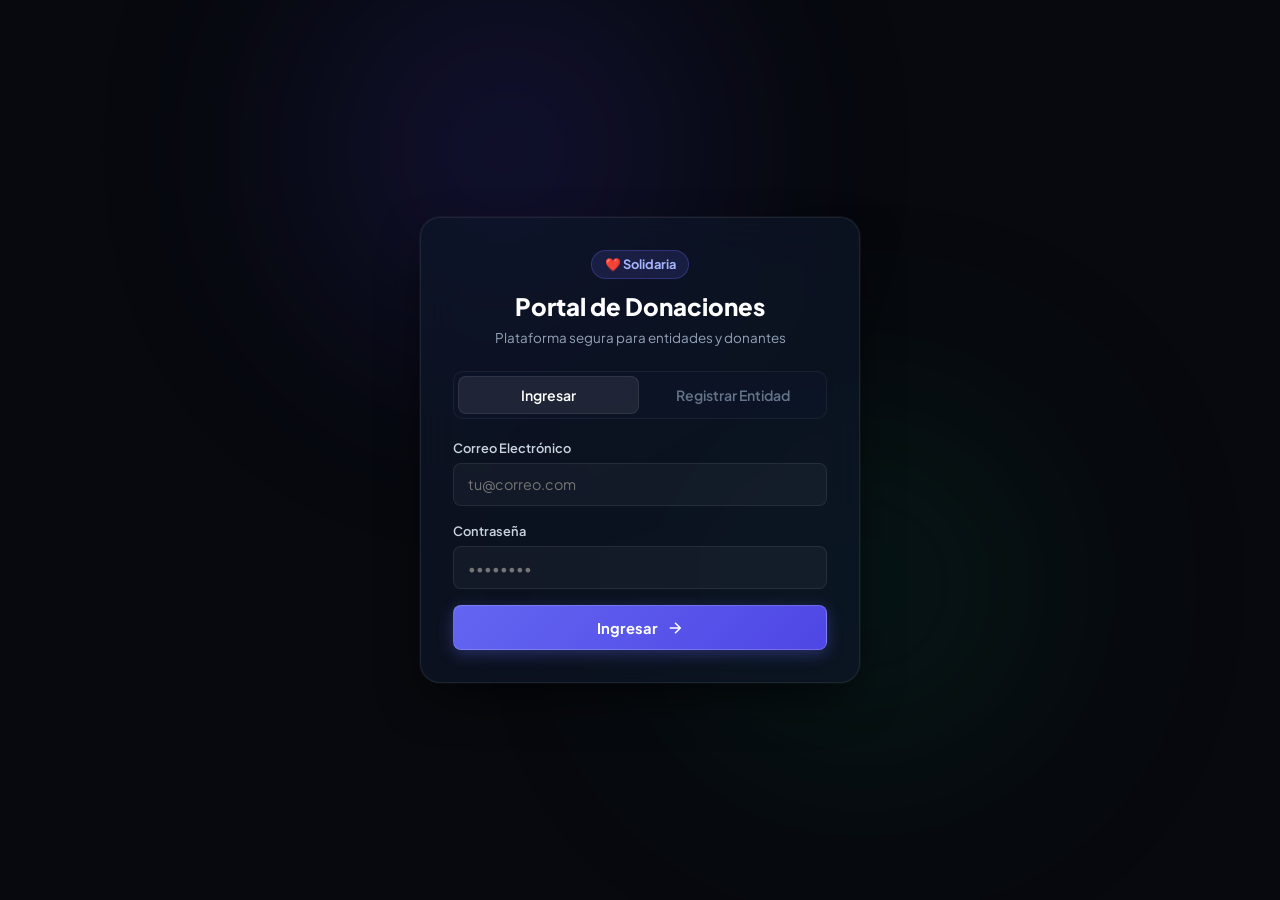
==== commit 3f323405: "refactor: Simplificar UI, eliminar atajos de desarrollo y remover comentarios de código" ====
--- a/src/main/resources/static/index.html
+++ b/src/main/resources/static/index.html
@@ -3,7 +3,7 @@
 <head>
   <meta charset="UTF-8">
   <meta name="viewport" content="width=device-width, initial-scale=1.0">
-  <title>Solidaria | Sistema Ciberseguro de Gestión de Donaciones</title>
+  <title>Solidaria | Gestión de Donaciones</title>
   <link rel="stylesheet" href="/static/styles.css">
   <link rel="preconnect" href="https://fonts.googleapis.com">
   <link rel="preconnect" href="https://fonts.gstatic.com" crossorigin>
@@ -11,127 +11,80 @@
 </head>
 <body class="dark-theme">
 
-  <!-- Fondo Ambiental Glassmorphism -->
   <div class="ambient-glow glow-1"></div>
   <div class="ambient-glow glow-2"></div>
-  <div class="ambient-glow glow-3"></div>
-
-  <!-- ========================================================================
-       VISTA 1: AUTENTICACIÓN (LOGIN Y REGISTRO DE ENTIDADES Y USUARIOS)
-       ======================================================================== -->
+
   <section id="login-view" class="auth-view-container">
     <div class="glass-card auth-card">
-      
-      <!-- Encabezado de la Plataforma -->
       <div class="brand-header">
-        <div class="brand-badge">
-          <span class="badge-dot"></span> Solidaria Security Suite
-        </div>
-        <h1 class="brand-title">Gestión de Donaciones</h1>
-        <p class="brand-subtitle">Plataforma empresarial con RBAC, verificación de RFC y auditoría RNF02</p>
-      </div>
-
-      <!-- Selector de Pestaña: Ingresar / Registro de Entidad -->
+        <div class="brand-badge">❤️ Solidaria</div>
+        <h1 class="brand-title">Portal de Donaciones</h1>
+        <p class="brand-subtitle">Plataforma segura para entidades y donantes</p>
+      </div>
+
       <div class="glass-tabs">
         <button id="tab-login-btn" class="glass-tab-btn active" onclick="switchAuthTab('login')">
-          Iniciar Sesión
+          Ingresar
         </button>
         <button id="tab-register-btn" class="glass-tab-btn" onclick="switchAuthTab('register')">
           Registrar Entidad
         </button>
       </div>
 
-      <!-- Formulario 1: Inicio de Sesión -->
       <form id="form-login" onsubmit="handleLoginSubmit(event)">
         <div class="form-group">
           <label for="login-email">Correo Electrónico</label>
-          <div class="input-glow-wrapper">
-            <input type="email" id="login-email" class="glass-input" placeholder="usuario@organizacion.org" required>
-          </div>
+          <input type="email" id="login-email" class="glass-input" placeholder="tu@correo.com" required>
         </div>
 
         <div class="form-group">
           <label for="login-password">Contraseña</label>
-          <div class="input-glow-wrapper">
-            <input type="password" id="login-password" class="glass-input" placeholder="••••••••" required>
-          </div>
-        </div>
-
-        <!-- Credenciales de Evaluación Rápida -->
-        <div class="demo-chip-box">
-          <span class="demo-box-label">Acceso directo para evaluación:</span>
-          <div class="demo-chip-buttons">
-            <button type="button" class="demo-chip admin-chip" onclick="fillAdminCredentials()">
-              👑 Admin (ACTIVO)
-            </button>
-            <button type="button" class="demo-chip donor-chip" onclick="fillDemoCredentials()">
-              👤 Donante Demo (ACTIVO)
-            </button>
-          </div>
+          <input type="password" id="login-password" class="glass-input" placeholder="••••••••" required>
         </div>
 
         <button type="submit" id="btn-submit-login" class="btn-primary-glass">
-          <span>Ingresar a la Plataforma</span>
+          <span>Ingresar</span>
           <svg width="18" height="18" viewBox="0 0 24 24" fill="none" stroke="currentColor" stroke-width="2"><path d="M5 12h14M12 5l7 7-7 7"/></svg>
         </button>
       </form>
 
-      <!-- Formulario 2: Registro de Entidades y Usuarios (HU03) -->
       <form id="form-register" class="hidden" onsubmit="handleRegisterSubmit(event)">
-        
-        <div class="form-divider-title">
-          <span>1. DATOS FISCALES DE LA ENTIDAD</span>
-        </div>
-
-        <div class="form-group">
-          <label for="reg-rfc">RFC de la Organización (Obligatorio) *</label>
-          <div class="input-glow-wrapper">
-            <input type="text" id="reg-rfc" class="glass-input uppercase-input font-mono" placeholder="GOMR820512A12 o FDS850101XYZ" maxlength="13" required>
-          </div>
-          <small class="field-help">Registro Federal de Contribuyentes oficial ante el SAT (12 a 13 caracteres).</small>
-        </div>
-
         <div class="form-group">
           <label for="reg-legal-name">Razón Social o Nombre Legal *</label>
-          <div class="input-glow-wrapper">
-            <input type="text" id="reg-legal-name" class="glass-input" placeholder="Fundación Solidaria de México A.C." required>
-          </div>
-        </div>
-
-        <div class="form-group">
-          <label>Tipo de Entidad (Restricción Estricta) *</label>
+          <input type="text" id="reg-legal-name" class="glass-input" placeholder="Nombre de la organización" required>
+        </div>
+
+        <div class="form-group">
+          <label for="reg-rfc">RFC de la Organización *</label>
+          <input type="text" id="reg-rfc" class="glass-input uppercase-input font-mono" placeholder="GOMR820512A12 o FDS850101XYZ" maxlength="13" required>
+        </div>
+
+        <div class="form-group">
+          <label>Tipo de Entidad *</label>
           <div class="entity-type-selector">
             <label class="entity-radio-card active">
               <input type="radio" name="reg_entity_type" value="EMPRESA DONANTE" checked onchange="updateEntitySelection(this)">
               <div class="radio-card-content">
-                <span class="card-icon">🏢</span>
-                <span class="card-title">EMPRESA DONANTE</span>
-                <span class="card-desc">Persona moral / aportante corporativo</span>
+                <span class="card-title">🏢 Empresa Donante</span>
               </div>
             </label>
 
             <label class="entity-radio-card">
               <input type="radio" name="reg_entity_type" value="ORGANIZACION_SOCIAL" onchange="updateEntitySelection(this)">
               <div class="radio-card-content">
-                <span class="card-icon">🤝</span>
-                <span class="card-title">ORGANIZACION_SOCIAL</span>
-                <span class="card-desc">ONG, A.C., IAP o comedor comunitario</span>
+                <span class="card-title">🤝 Organización Social</span>
               </div>
             </label>
           </div>
-        </div>
-
-        <div class="form-divider-title" style="margin-top: 1.25rem;">
-          <span>2. REPRESENTANTE Y ACCESO</span>
         </div>
 
         <div class="form-row-2">
           <div class="form-group">
             <label for="reg-name">Nombre Representante *</label>
-            <input type="text" id="reg-name" class="glass-input" placeholder="Lic. María Elena Rojas" required>
+            <input type="text" id="reg-name" class="glass-input" placeholder="Tu nombre" required>
           </div>
           <div class="form-group">
-            <label for="reg-role">Rol Solicitado (RBAC) *</label>
+            <label for="reg-role">Rol *</label>
             <select id="reg-role" class="glass-select">
               <option value="DONANTE" selected>DONANTE</option>
               <option value="BENEFICIARIO">BENEFICIARIO</option>
@@ -140,63 +93,43 @@
         </div>
 
         <div class="form-group">
-          <label for="reg-email">Correo Electrónico Institucional *</label>
-          <input type="email" id="reg-email" class="glass-input" placeholder="contacto@organizacion.org" required>
-        </div>
-
-        <div class="form-group">
-          <label for="reg-password">Contraseña (Mínimo 6 caracteres) *</label>
-          <input type="password" id="reg-password" class="glass-input" minlength="6" placeholder="••••••••••••" required>
-        </div>
-
-        <div class="account-state-notice">
-          <span class="notice-icon">ℹ️</span>
-          <span>Flujo HU03: Las cuentas creadas inician en estado <strong>PENDIENTE</strong> y requerirán validación de RFC por un Administrador antes de acceder a los recursos.</span>
+          <label for="reg-email">Correo Electrónico *</label>
+          <input type="email" id="reg-email" class="glass-input" placeholder="correo@organizacion.org" required>
+        </div>
+
+        <div class="form-group">
+          <label for="reg-password">Contraseña (mínimo 6 caracteres) *</label>
+          <input type="password" id="reg-password" class="glass-input" minlength="6" placeholder="••••••••" required>
         </div>
 
         <button type="submit" id="btn-submit-register" class="btn-primary-glass">
-          <span>Enviar Solicitud de Registro</span>
+          <span>Registrar Cuenta</span>
           <svg width="18" height="18" viewBox="0 0 24 24" fill="none" stroke="currentColor" stroke-width="2"><path d="M5 12h14M12 5l7 7-7 7"/></svg>
         </button>
       </form>
 
-      <!-- Mensaje de Error / Alerta -->
       <div id="auth-error-msg" class="glass-alert-error hidden"></div>
-
-      <!-- Pie de Seguridad Criptográfica -->
-      <div class="auth-security-footer">
-        <span>🔒 Cifrado PBKDF2-HMAC-SHA256 &bull; JWT RFC 7519 &bull; Auditoría RNF02 &bull; OWASP Top 10</span>
-      </div>
     </div>
   </section>
 
-
-  <!-- ========================================================================
-       VISTA 2: APLICACIÓN PRINCIPAL (USUARIO AUTENTICADO Y ACTIVO)
-       ======================================================================== -->
   <div id="app-view" class="app-layout hidden">
-
-    <!-- Barra de Navegación Glassmorphism -->
     <header class="glass-navbar">
       <div class="nav-container">
         <div class="nav-brand">
           <span class="brand-symbol">❤️</span>
           <div class="brand-text">
             <strong>Solidaria</strong>
-            <span class="security-tag">RBAC &bull; Glassmorphism</span>
-          </div>
-        </div>
-
-        <!-- Enlaces Rápidos de Navegación -->
+          </div>
+        </div>
+
         <nav class="nav-links">
-          <button class="nav-link-btn active" onclick="scrollToSection('donar')">Ventana de Donación</button>
+          <button class="nav-link-btn active" onclick="scrollToSection('donar')">Donar</button>
           <button class="nav-link-btn" onclick="openMyDonationsModal()">Mis Donaciones</button>
           <button id="btn-nav-admin" class="nav-link-btn admin-link-btn hidden" onclick="openAdminPanelModal()">
-            👑 Panel de Administración
+            👑 Panel Admin
           </button>
         </nav>
 
-        <!-- Widget de Sesión con Dropdown -->
         <div id="user-session-widget" class="session-widget">
           <button id="user-avatar-btn" class="session-user-btn" onclick="toggleUserDropdown()" aria-label="Menú de usuario">
             <div class="avatar-ring">
@@ -206,10 +139,9 @@
               <span id="user-display-name" class="user-name">Usuario</span>
               <span id="user-display-role" class="user-role-badge">DONANTE</span>
             </div>
-            <span class="status-indicator-dot" title="Cuenta Activa"></span>
+            <span class="status-indicator-dot"></span>
           </button>
 
-          <!-- Dropdown Popover de Usuario -->
           <div id="user-dropdown" class="glass-popover hidden">
             <div class="popover-profile">
               <strong id="dropdown-full-name">Nombre</strong>
@@ -220,43 +152,36 @@
               </div>
               <div class="popover-entity-row">
                 <small>RFC: <code id="dropdown-rfc" class="font-mono">-</code></small>
-                <small id="dropdown-entity-name" class="text-muted">-</small>
               </div>
             </div>
             <div class="popover-separator"></div>
             <button class="popover-menu-item" onclick="openMyDonationsModal()">
-              📋 Historial de Donaciones
-            </button>
-            <button class="popover-menu-item" onclick="openJwtInspectorModal()">
-              🔍 Inspeccionar Token JWT (RFC 7519)
+              📋 Mis Donaciones
             </button>
             <button id="btn-admin-panel" class="popover-menu-item admin-item hidden" onclick="openAdminPanelModal()">
-              👑 Panel Superusuario y Auditoría
+              👑 Panel Administrativo
             </button>
             <div class="popover-separator"></div>
             <button class="popover-menu-item danger-item" onclick="logout()">
-              🚪 Cerrar Sesión Segura
+              🚪 Cerrar Sesión
             </button>
           </div>
         </div>
       </div>
     </header>
 
-    <!-- Contenedor Principal -->
     <main class="main-content" id="donar">
-
-      <!-- Tarjeta Glassmorphic de Progreso y Meta Comunitaria -->
       <section class="glass-card progress-card">
         <div class="progress-header">
           <div>
-            <span class="progress-eyebrow">Meta de Recaudación Institucional</span>
+            <span class="progress-eyebrow">Meta de Recaudación</span>
             <div class="progress-figure-row">
               <strong id="stat-total" class="stat-highlight">$0.00</strong>
               <span class="stat-target">de $5,000.00 USD</span>
             </div>
           </div>
           <div class="donations-count-badge">
-            <span id="stat-count">0</span> donaciones registradas en SQLite
+            <span id="stat-count">0</span> donaciones
           </div>
         </div>
         <div class="glass-progress-bar">
@@ -264,10 +189,7 @@
         </div>
       </section>
 
-      <!-- Ventana Unificada de Donaciones -->
       <section class="glass-card donation-card">
-        
-        <!-- Banner de Sesión -->
         <div class="donor-context-banner">
           <div class="context-info">
             <span class="context-eyebrow">Donando como:</span>
@@ -275,39 +197,36 @@
             <span id="banner-entity-info" class="entity-badge">Entidad</span>
           </div>
           <div class="context-email">
-            <span id="banner-user-email">usuario@correo.com</span>
             <span id="banner-user-rfc" class="font-mono text-neon">RFC: -</span>
           </div>
         </div>
 
         <form id="donation-form" onsubmit="handleDonationSubmit(event)">
-          
-          <!-- 1. Selección de Causa -->
           <div class="form-section">
-            <label class="form-section-title">1. Selecciona la Causa Social</label>
+            <label class="form-section-title">1. Selecciona la Causa</label>
             <input type="hidden" id="selected-cause-input" value="Educación para Niños">
             <div class="causes-grid">
               <div class="cause-card active" data-cause="Educación para Niños">
                 <span class="cause-icon">📚</span>
                 <div class="cause-details">
                   <strong>Educación para Niños</strong>
-                  <small>Becas, equipo escolar y material didáctico</small>
+                  <small>Becas y útiles escolares</small>
                 </div>
               </div>
 
               <div class="cause-card" data-cause="Refugio Animal">
                 <span class="cause-icon">🐾</span>
                 <div class="cause-details">
-                  <strong>Refugio y Rescate Animal</strong>
-                  <small>Atención médica veterinaria y alimentación</small>
+                  <strong>Refugio Animal</strong>
+                  <small>Rescate y alimentación</small>
                 </div>
               </div>
 
               <div class="cause-card" data-cause="Reforestación y Clima">
                 <span class="cause-icon">🌱</span>
                 <div class="cause-details">
-                  <strong>Reforestación y Medio Ambiente</strong>
-                  <small>Siembra de árboles nativos y conservación</small>
+                  <strong>Reforestación</strong>
+                  <small>Siembra de árboles</small>
                 </div>
               </div>
 
@@ -315,15 +234,14 @@
                 <span class="cause-icon">🍲</span>
                 <div class="cause-details">
                   <strong>Comedores Comunitarios</strong>
-                  <small>Raciones alimenticias en zonas vulnerables</small>
-                </div>
-              </div>
-            </div>
-          </div>
-
-          <!-- 2. Selección de Monto -->
+                  <small>Alimentos diarios</small>
+                </div>
+              </div>
+            </div>
+          </div>
+
           <div class="form-section">
-            <label class="form-section-title">2. Define el Monto de la Aportación</label>
+            <label class="form-section-title">2. Elige el Monto</label>
             <div class="amounts-grid">
               <button type="button" class="amount-pill" data-val="10">$10</button>
               <button type="button" class="amount-pill active" data-val="25">$25</button>
@@ -332,18 +250,17 @@
             </div>
             <div class="custom-amount-input-box">
               <span class="currency-prefix">$</span>
-              <input type="number" id="custom-amount-input" class="custom-amount-field" min="1" step="any" value="25" placeholder="Monto personalizado">
+              <input type="number" id="custom-amount-input" class="custom-amount-field" min="1" step="any" value="25" placeholder="Otro monto">
               <span class="currency-suffix">USD</span>
             </div>
           </div>
 
-          <!-- 3. Método de Pago -->
           <div class="form-section">
-            <label class="form-section-title">3. Método de Pago Seguro</label>
+            <label class="form-section-title">3. Método de Pago</label>
             <div class="payment-grid">
               <label class="payment-card active">
                 <input type="radio" name="payment_method" value="tarjeta" checked>
-                <span>💳 Tarjeta Bancaria</span>
+                <span>💳 Tarjeta</span>
               </label>
               <label class="payment-card">
                 <input type="radio" name="payment_method" value="paypal">
@@ -351,11 +268,10 @@
               </label>
               <label class="payment-card">
                 <input type="radio" name="payment_method" value="transferencia">
-                <span>🏦 Transferencia SPEI</span>
+                <span>🏦 Transferencia</span>
               </label>
             </div>
 
-            <!-- Campos de Tarjeta Simulada Glassmorphism -->
             <div id="card-fields" class="simulated-card-glass">
               <div class="form-row-2">
                 <div>
@@ -376,51 +292,39 @@
             </div>
           </div>
 
-          <!-- RFC Fiscal Deducible de Impuestos (Opcional o Prefill con el de la entidad) -->
           <div class="form-section">
             <label class="glass-checkbox">
               <input type="checkbox" id="tax-deductible-check" onchange="toggleRfcField()">
-              <span>Requiero Comprobante Fiscal Deducible de Impuestos (RFC)</span>
+              <span>Requiero Recibo Deducible de Impuestos (RFC)</span>
             </label>
             <div id="rfc-field-group" class="hidden" style="margin-top: 0.75rem;">
               <input type="text" id="donor-rfc" class="glass-input uppercase-input font-mono" placeholder="RFC Fiscal (ej. GOMR820512A12)" maxlength="13">
-              <small class="field-help">Se emitirá con los datos fiscales de tu entidad jurídica registrados en la BD.</small>
-            </div>
-          </div>
-
-          <!-- Mensaje Opcional -->
+            </div>
+          </div>
+
           <div class="form-section">
-            <label class="form-section-title">Mensaje Institucional (Opcional)</label>
-            <input type="text" id="donation-message" class="glass-input" placeholder="Mensaje de apoyo o dedicatoria corporativa...">
-          </div>
-
-          <!-- Botón de Envío -->
+            <label class="form-section-title">Mensaje de Apoyo (Opcional)</label>
+            <input type="text" id="donation-message" class="glass-input" placeholder="Mensaje de apoyo...">
+          </div>
+
           <button type="submit" id="btn-donate-submit" class="btn-donate-glass">
             <span>Completar Donación de </span>
             <strong id="btn-donation-amount-text" class="btn-amount-strong">$25.00 USD</strong>
           </button>
         </form>
       </section>
-
     </main>
 
-    <!-- Footer Elegante -->
     <footer class="app-footer">
-      <p>Solidaria Enterprise &bull; Plataforma con Autenticación JWT, RBAC Deny-by-Default y Base de Datos SQLite Cifrada</p>
+      <p>Solidaria &bull; Sistema de Gestión de Donaciones</p>
     </footer>
   </div>
 
-
-  <!-- ========================================================================
-       MODALES GLASSMORPHISM
-       ======================================================================== -->
-
-  <!-- Modal Recibo de Donación -->
   <div id="receipt-modal" class="modal-backdrop hidden">
     <div class="glass-card modal-box text-center">
       <div class="success-icon-glow">✓</div>
-      <h2 class="modal-title">¡Aportación Confirmada!</h2>
-      <p class="modal-subtitle">Tu contribución ha sido persistida en SQLite con firma criptográfica.</p>
+      <h2 class="modal-title">¡Donación Recibida!</h2>
+      <p class="modal-subtitle">Tu contribución ha sido registrada exitosamente.</p>
 
       <div class="receipt-summary-box">
         <div class="receipt-row">
@@ -444,106 +348,76 @@
           <strong id="rec-amount" class="text-emerald-lg">-</strong>
         </div>
         <div class="receipt-row">
-          <span>Folio de Transacción:</span>
+          <span>Folio:</span>
           <code id="rec-id" class="badge-mono">#00</code>
         </div>
       </div>
 
-      <button class="btn-primary-glass" onclick="closeReceiptModal()">Entendido y Continuar</button>
+      <button class="btn-primary-glass" onclick="closeReceiptModal()">Aceptar</button>
     </div>
   </div>
 
-  <!-- Modal Mis Donaciones -->
   <div id="my-donations-modal" class="modal-backdrop hidden">
     <div class="glass-card modal-box modal-wide">
       <div class="modal-header">
-        <h3>📋 Historial de Donaciones</h3>
+        <h3>📋 Mis Donaciones</h3>
         <button class="btn-close-modal" onclick="closeMyDonationsModal()">&times;</button>
       </div>
-      <p class="modal-subtitle">Aportaciones vinculadas al token de sesión <code>JWT</code> del donante.</p>
+      <p class="modal-subtitle">Historial personal de aportaciones.</p>
       <div id="donations-list-container" class="glass-table-container"></div>
     </div>
   </div>
 
-  <!-- Modal Inspector JWT (RFC 7519) -->
-  <div id="jwt-inspector-modal" class="modal-backdrop hidden">
-    <div class="glass-card modal-box modal-wide">
-      <div class="modal-header">
-        <h3>🔍 Inspector de Token JWT (RFC 7519)</h3>
-        <button class="btn-close-modal" onclick="closeJwtInspectorModal()">&times;</button>
-      </div>
-      <p class="modal-subtitle">Estructura decodificada del token activo validado con HMAC-SHA256.</p>
-
-      <div class="inspector-grid">
-        <div>
-          <span class="code-label header-label">Encabezado (Header):</span>
-          <pre id="jwt-header-display" class="glass-code-block font-mono">{}</pre>
-        </div>
-        <div>
-          <span class="code-label payload-label">Carga Útil (Payload / Claims):</span>
-          <pre id="jwt-payload-display" class="glass-code-block font-mono">{}</pre>
-        </div>
-      </div>
-    </div>
-  </div>
-
-  <!-- Modal Panel de Superusuario (ADMIN) -->
   <div id="admin-modal" class="modal-backdrop hidden">
     <div class="glass-card modal-box modal-extra-wide">
       <div class="modal-header">
         <div class="admin-header-title">
           <span class="admin-crown">👑</span>
           <div>
-            <h3>Panel de Administración y Ciberseguridad</h3>
-            <span class="admin-subtitle">Gestión de Solicitudes (HU03), Roles (RBAC) y Auditoría (RNF02)</span>
+            <h3>Panel de Administración</h3>
+            <span class="admin-subtitle">Gestión de Cuentas y Auditoría</span>
           </div>
         </div>
         <button class="btn-close-modal" onclick="closeAdminPanelModal()">&times;</button>
       </div>
 
-      <!-- Barra de Pestañas Administrativas -->
       <div class="admin-tabs-bar">
         <button id="tab-adm-pending" class="admin-tab-btn active" onclick="switchAdminSubTab('pending')">
-          ⏳ Solicitudes Pendientes (<span id="admin-pending-count">0</span>)
+          ⏳ Solicitudes (<span id="admin-pending-count">0</span>)
         </button>
         <button id="tab-adm-users" class="admin-tab-btn" onclick="switchAdminSubTab('users')">
-          👥 Todos los Usuarios (<span id="admin-users-count">0</span>)
+          👥 Usuarios (<span id="admin-users-count">0</span>)
         </button>
         <button id="tab-adm-donations" class="admin-tab-btn" onclick="switchAdminSubTab('donations')">
           💰 Donaciones (<span id="admin-donations-count">0</span>)
         </button>
         <button id="tab-adm-audit" class="admin-tab-btn" onclick="switchAdminSubTab('audit')">
-          🛡️ Auditoría de Cuentas (RNF02)
-        </button>
-      </div>
-
-      <!-- 1. Pestaña: Solicitudes Pendientes (HU03) -->
+          🛡️ Auditoría
+        </button>
+      </div>
+
       <div id="admin-pending-panel" class="admin-tab-content">
-        <p class="section-desc">Cuentas con estado <code>PENDIENTE</code> esperando revisión de RFC y documentos para habilitar acceso.</p>
+        <p class="section-desc">Cuentas con estado PENDIENTE esperando validación.</p>
         <div id="admin-pending-container" class="glass-table-container"></div>
       </div>
 
-      <!-- 2. Pestaña: Usuarios -->
       <div id="admin-users-panel" class="admin-tab-content hidden">
-        <p class="section-desc">Directorio de usuarios registrados en SQLite con entidad y estado.</p>
+        <p class="section-desc">Listado general de usuarios.</p>
         <div id="admin-users-container" class="glass-table-container"></div>
       </div>
 
-      <!-- 3. Pestaña: Donaciones -->
       <div id="admin-donations-panel" class="admin-tab-content hidden">
-        <p class="section-desc">Registro global de aportaciones registradas con desglose de RFC.</p>
+        <p class="section-desc">Historial global de donaciones con RFC.</p>
         <div id="admin-donations-container" class="glass-table-container"></div>
       </div>
 
-      <!-- 4. Pestaña: Auditoría de Cuentas (RNF02) -->
       <div id="admin-audit-panel" class="admin-tab-content hidden">
-        <p class="section-desc">Bitácora inmutable en tiempo real de registros, inicios de sesión, bloqueos de fuerza bruta y cambios de estado.</p>
+        <p class="section-desc">Registro inmutable de actividades y accesos.</p>
         <div id="admin-audit-container" class="glass-table-container"></div>
       </div>
     </div>
   </div>
 
-  <!-- Modal Informativo: Cuenta Pendiente de Aprobación (HU03) -->
   <div id="pending-alert-modal" class="modal-backdrop hidden">
     <div class="glass-card modal-box text-center">
       <div class="pending-icon-glow">⏳</div>
@@ -552,16 +426,12 @@
         <span class="status-pill status-pending">ESTADO: PENDIENTE</span>
       </div>
       <p class="pending-explain">
-        Tu registro como entidad jurídica ha sido guardado exitosamente. Por políticas de cumplimiento y ciberseguridad, un <strong>Administrador</strong> debe auditar tu RFC y datos de la organización antes de activar tu token de acceso.
+        Tu registro ha sido enviado con éxito. Un administrador revisará tu RFC y datos de la organización para activar tu acceso.
       </p>
-      <div class="pending-credentials-tip">
-        <span>💡 Puedes ingresar con la cuenta de <strong>Superusuario</strong> para aprobar esta solicitud de inmediato desde el Panel Admin.</span>
-      </div>
       <button class="btn-primary-glass" onclick="closePendingAlertModal()">Entendido</button>
     </div>
   </div>
 
-  <!-- Contenedor Flotante de Notificaciones Toast -->
   <div id="toast-container" class="toast-container"></div>
 
   <script src="/static/app.js"></script>
--- a/static/styles.css
+++ b/static/styles.css
@@ -1,43 +1,21 @@
-/* ==========================================================================
-   SOLIDARIA - DARK THEME ELEGANTE CON GLASSMORPHISM
-   Ciberseguridad, RBAC y Auditoría de Cuentas (RNF02)
-   ========================================================================== */
-
 :root {
   --font-sans: 'Plus Jakarta Sans', -apple-system, BlinkMacSystemFont, "Segoe UI", Roboto, sans-serif;
   --font-mono: 'JetBrains Mono', monospace;
-
-  /* Colores Base Dark Theme */
   --bg-dark: #07090e;
   --bg-surface: rgba(15, 23, 42, 0.65);
-  --bg-surface-elevated: rgba(30, 41, 59, 0.7);
   --glass-border: rgba(255, 255, 255, 0.08);
-  --glass-border-hover: rgba(99, 102, 241, 0.35);
-
-  /* Texto */
   --text-primary: #f8fafc;
   --text-secondary: #94a3b8;
   --text-muted: #64748b;
   --text-light: #cbd5e1;
-
-  /* Acentos y Neones */
   --indigo-core: #6366f1;
   --indigo-glow: rgba(99, 102, 241, 0.3);
   --emerald-core: #10b981;
-  --emerald-glow: rgba(16, 185, 129, 0.25);
-  --amber-core: #f59e0b;
-  --amber-glow: rgba(245, 158, 11, 0.25);
-  --rose-core: #f43f5e;
-  --rose-glow: rgba(244, 63, 94, 0.25);
-
-  /* Sombras y Filtros */
   --glass-blur: blur(20px);
   --shadow-glass: 0 20px 50px -12px rgba(0, 0, 0, 0.7), 0 0 1px 1px rgba(255, 255, 255, 0.05);
-  --shadow-glow: 0 0 25px rgba(99, 102, 241, 0.2);
-
   --radius-sm: 8px;
   --radius-md: 14px;
-  --radius-lg: 22px;
+  --radius-lg: 20px;
 }
 
 * {
@@ -77,7 +55,6 @@
   text-shadow: 0 0 10px rgba(52, 211, 153, 0.3);
 }
 
-/* Luces Ambientales de Fondo (Ambient Glows) */
 .ambient-glow {
   position: fixed;
   border-radius: 50%;
@@ -102,18 +79,6 @@
   right: 15%;
   background: radial-gradient(circle, #065f46 0%, transparent 70%);
 }
-
-.glow-3 {
-  width: 350px;
-  height: 350px;
-  top: 45%;
-  left: 10%;
-  background: radial-gradient(circle, #312e81 0%, transparent 70%);
-}
-
-/* ==========================================================================
-   1. CONTENEDOR Y TARJETA GLASSMORPHISM
-   ========================================================================== */
 
 .glass-card {
   background: var(--bg-surface);
@@ -131,10 +96,6 @@
   border-color: rgba(255, 255, 255, 0.12);
 }
 
-/* ==========================================================================
-   2. PANTALLA DE AUTENTICACIÓN (LOGIN & REGISTRO)
-   ========================================================================== */
-
 .auth-view-container {
   min-height: 100vh;
   display: flex;
@@ -147,79 +108,65 @@
 
 .auth-card {
   width: 100%;
-  max-width: 480px;
-  padding: 2.25rem;
-  animation: floatAppear 0.35s ease-out;
+  max-width: 440px;
+  padding: 2rem;
+  animation: floatAppear 0.3s ease-out;
 }
 
 @keyframes floatAppear {
-  from { opacity: 0; transform: translateY(14px); }
+  from { opacity: 0; transform: translateY(12px); }
   to { opacity: 1; transform: translateY(0); }
 }
 
 .brand-header {
   text-align: center;
-  margin-bottom: 1.5rem;
+  margin-bottom: 1.4rem;
 }
 
 .brand-badge {
-  display: inline-flex;
-  align-items: center;
-  gap: 0.5rem;
-  font-size: 0.75rem;
-  font-weight: 700;
-  letter-spacing: 0.05em;
-  text-transform: uppercase;
+  display: inline-block;
+  font-size: 0.8rem;
+  font-weight: 700;
   color: #a5b4fc;
   background: rgba(99, 102, 241, 0.15);
   border: 1px solid rgba(99, 102, 241, 0.3);
-  padding: 0.3rem 0.85rem;
+  padding: 0.25rem 0.8rem;
   border-radius: 999px;
-  margin-bottom: 0.75rem;
-}
-
-.badge-dot {
-  width: 6px;
-  height: 6px;
-  background: #6366f1;
-  border-radius: 50%;
-  box-shadow: 0 0 8px #6366f1;
+  margin-bottom: 0.6rem;
 }
 
 .brand-title {
-  font-size: 1.7rem;
+  font-size: 1.5rem;
   font-weight: 800;
-  letter-spacing: -0.02em;
   color: #ffffff;
 }
 
 .brand-subtitle {
-  font-size: 0.85rem;
+  font-size: 0.84rem;
   color: var(--text-secondary);
-  margin-top: 0.35rem;
-}
-
-/* Selector de Pestañas Glass */
+  margin-top: 0.25rem;
+}
+
 .glass-tabs {
   display: flex;
   background: rgba(15, 23, 42, 0.5);
   border: 1px solid rgba(255, 255, 255, 0.06);
-  border-radius: 12px;
+  border-radius: 10px;
   padding: 0.25rem;
-  margin-bottom: 1.5rem;
+  margin-bottom: 1.25rem;
   gap: 0.25rem;
 }
 
 .glass-tab-btn {
   flex: 1;
-  padding: 0.6rem 0.5rem;
+  padding: 0.55rem 0.5rem;
   background: transparent;
   border: none;
   font-family: inherit;
   font-size: 0.88rem;
   font-weight: 600;
   color: var(--text-muted);
-  border-radius: 9px;
+  border-radius: 8px;
   cursor: pointer;
   transition: all 0.2s ease;
 }
@@ -231,39 +178,30 @@
 .glass-tab-btn.active {
   background: rgba(255, 255, 255, 0.08);
   color: #ffffff;
-  box-shadow: 0 2px 8px rgba(0, 0, 0, 0.3);
   border: 1px solid rgba(255, 255, 255, 0.08);
 }
 
-/* Formulario e Inputs con Resplandor */
 .form-group {
-  margin-bottom: 1.15rem;
+  margin-bottom: 1rem;
 }
 
 .form-group label {
   display: block;
-  font-size: 0.82rem;
+  font-size: 0.8rem;
   font-weight: 600;
   color: var(--text-light);
-  margin-bottom: 0.4rem;
-}
-
-.field-help {
-  display: block;
-  font-size: 0.74rem;
-  color: var(--text-muted);
-  margin-top: 0.3rem;
+  margin-bottom: 0.35rem;
 }
 
 .glass-input, .glass-select {
   width: 100%;
-  padding: 0.75rem 1rem;
+  padding: 0.7rem 0.9rem;
   background: rgba(255, 255, 255, 0.035);
   border: 1px solid var(--glass-border);
   border-radius: var(--radius-sm);
   color: var(--text-primary);
   font-family: inherit;
-  font-size: 0.92rem;
+  font-size: 0.9rem;
   outline: none;
   transition: all 0.2s ease;
 }
@@ -291,41 +229,20 @@
 .form-row-2 {
   display: grid;
   grid-template-columns: 1fr 1fr;
-  gap: 0.85rem;
-}
-
-.form-divider-title {
-  display: flex;
-  align-items: center;
-  margin: 1.25rem 0 0.85rem;
-  font-size: 0.72rem;
-  font-weight: 800;
-  letter-spacing: 0.08em;
-  color: #818cf8;
-}
-
-.form-divider-title::before, .form-divider-title::after {
-  content: "";
-  flex: 1;
-  height: 1px;
-  background: rgba(255, 255, 255, 0.08);
-}
-
-.form-divider-title span {
-  padding: 0 0.6rem;
-}
-
-/* Selector de Tipo de Entidad (Restricción Estricta) */
+  gap: 0.75rem;
+}
+
 .entity-type-selector {
   display: grid;
   grid-template-columns: 1fr 1fr;
-  gap: 0.75rem;
+  gap: 0.6rem;
 }
 
 .entity-radio-card {
   display: flex;
-  align-items: flex-start;
-  padding: 0.85rem 0.75rem;
+  align-items: center;
+  justify-content: center;
+  padding: 0.65rem 0.5rem;
   background: rgba(255, 255, 255, 0.025);
   border: 1.5px solid var(--glass-border);
   border-radius: var(--radius-sm);
@@ -339,23 +256,12 @@
 
 .entity-radio-card:hover {
   border-color: rgba(255, 255, 255, 0.15);
-  background: rgba(255, 255, 255, 0.04);
 }
 
 .entity-radio-card.active {
   border-color: var(--indigo-core);
   background: rgba(99, 102, 241, 0.12);
-  box-shadow: 0 0 15px var(--indigo-glow);
-}
-
-.radio-card-content {
-  display: flex;
-  flex-direction: column;
-}
-
-.card-icon {
-  font-size: 1.3rem;
-  margin-bottom: 0.25rem;
+  box-shadow: 0 0 12px var(--indigo-glow);
 }
 
 .card-title {
@@ -364,110 +270,33 @@
   color: #ffffff;
 }
 
-.card-desc {
-  font-size: 0.7rem;
-  color: var(--text-secondary);
-  line-height: 1.3;
-  margin-top: 0.2rem;
-}
-
-/* Aviso de Flujo HU03 */
-.account-state-notice {
-  display: flex;
-  gap: 0.6rem;
-  align-items: flex-start;
-  background: rgba(245, 158, 11, 0.08);
-  border: 1px solid rgba(245, 158, 11, 0.25);
-  padding: 0.75rem 0.9rem;
-  border-radius: var(--radius-sm);
-  font-size: 0.78rem;
-  color: #fde68a;
-  margin: 1.25rem 0 1rem;
-}
-
-.notice-icon {
-  font-size: 1.1rem;
-}
-
-/* Botón Principal con Glassmorphism */
 .btn-primary-glass {
   width: 100%;
   display: flex;
   align-items: center;
   justify-content: center;
-  gap: 0.6rem;
-  padding: 0.85rem 1.25rem;
+  gap: 0.5rem;
+  padding: 0.8rem 1.25rem;
   background: linear-gradient(135deg, #6366f1 0%, #4f46e5 100%);
   color: #ffffff;
   border: 1px solid rgba(255, 255, 255, 0.18);
   border-radius: var(--radius-sm);
   font-family: inherit;
-  font-size: 0.95rem;
-  font-weight: 700;
-  cursor: pointer;
-  box-shadow: 0 4px 20px rgba(99, 102, 241, 0.35);
+  font-size: 0.92rem;
+  font-weight: 700;
+  cursor: pointer;
+  box-shadow: 0 4px 15px rgba(99, 102, 241, 0.35);
   transition: all 0.2s ease;
+  margin-top: 0.5rem;
 }
 
 .btn-primary-glass:hover {
-  box-shadow: 0 6px 25px rgba(99, 102, 241, 0.5);
+  box-shadow: 0 6px 20px rgba(99, 102, 241, 0.5);
   transform: translateY(-1px);
 }
 
 .btn-primary-glass:active {
   transform: translateY(0);
-}
-
-/* Credenciales Rápidas para Evaluación */
-.demo-chip-box {
-  background: rgba(255, 255, 255, 0.02);
-  border: 1px dashed rgba(255, 255, 255, 0.12);
-  border-radius: 10px;
-  padding: 0.75rem;
-  margin-bottom: 1.25rem;
-}
-
-.demo-box-label {
-  display: block;
-  font-size: 0.72rem;
-  font-weight: 700;
-  text-transform: uppercase;
-  letter-spacing: 0.05em;
-  color: var(--text-muted);
-  margin-bottom: 0.45rem;
-}
-
-.demo-chip-buttons {
-  display: flex;
-  gap: 0.5rem;
-}
-
-.demo-chip {
-  flex: 1;
-  padding: 0.45rem 0.6rem;
-  background: rgba(255, 255, 255, 0.04);
-  border: 1px solid var(--glass-border);
-  border-radius: 6px;
-  font-family: inherit;
-  font-size: 0.78rem;
-  font-weight: 600;
-  color: var(--text-light);
-  cursor: pointer;
-  transition: all 0.2s;
-}
-
-.demo-chip:hover {
-  background: rgba(255, 255, 255, 0.08);
-  color: #ffffff;
-}
-
-.demo-chip.admin-chip {
-  border-color: rgba(245, 158, 11, 0.3);
-  color: #fcd34d;
-}
-
-.demo-chip.admin-chip:hover {
-  background: rgba(245, 158, 11, 0.15);
 }
 
 .glass-alert-error {
@@ -481,17 +310,6 @@
   text-align: center;
 }
 
-.auth-security-footer {
-  text-align: center;
-  font-size: 0.72rem;
-  color: var(--text-muted);
-  margin-top: 1.5rem;
-}
-
-/* ==========================================================================
-   3. BARRA DE NAVEGACIÓN Y CABECERA APP
-   ========================================================================== */
-
 .app-layout {
   min-height: 100vh;
   display: flex;
@@ -522,25 +340,17 @@
 .nav-brand {
   display: flex;
   align-items: center;
-  gap: 0.6rem;
+  gap: 0.5rem;
 }
 
 .brand-symbol {
-  font-size: 1.4rem;
+  font-size: 1.3rem;
 }
 
 .brand-text strong {
-  display: block;
-  font-size: 1.15rem;
+  font-size: 1.1rem;
   font-weight: 800;
   color: #ffffff;
-  letter-spacing: -0.01em;
-}
-
-.security-tag {
-  font-size: 0.68rem;
-  font-weight: 700;
-  color: #a5b4fc;
 }
 
 .nav-links {
@@ -551,7 +361,7 @@
 .nav-link-btn {
   background: transparent;
   border: none;
-  padding: 0.45rem 0.85rem;
+  padding: 0.45rem 0.8rem;
   border-radius: 8px;
   font-family: inherit;
   font-size: 0.85rem;
@@ -578,11 +388,6 @@
   border: 1px solid rgba(245, 158, 11, 0.35);
 }
 
-.nav-link-btn.admin-link-btn:hover {
-  background: rgba(245, 158, 11, 0.25);
-}
-
-/* User Session Widget */
 .session-widget {
   position: relative;
 }
@@ -590,32 +395,30 @@
 .session-user-btn {
   display: flex;
   align-items: center;
-  gap: 0.6rem;
+  gap: 0.5rem;
   background: rgba(255, 255, 255, 0.04);
   border: 1px solid var(--glass-border);
-  padding: 0.35rem 0.75rem 0.35rem 0.45rem;
+  padding: 0.3rem 0.7rem 0.3rem 0.4rem;
   border-radius: 999px;
   cursor: pointer;
   transition: all 0.2s;
 }
 
 .session-user-btn:hover {
-  border-color: rgba(255, 255, 255, 0.15);
   background: rgba(255, 255, 255, 0.07);
 }
 
 .avatar-ring {
-  width: 28px;
-  height: 28px;
+  width: 26px;
+  height: 26px;
   background: linear-gradient(135deg, #6366f1 0%, #3b82f6 100%);
   color: #ffffff;
   border-radius: 50%;
   display: flex;
   align-items: center;
   justify-content: center;
-  font-size: 0.75rem;
+  font-size: 0.72rem;
   font-weight: 800;
-  box-shadow: 0 0 10px rgba(99, 102, 241, 0.4);
 }
 
 .user-meta-text {
@@ -625,16 +428,15 @@
 }
 
 .user-name {
-  font-size: 0.84rem;
+  font-size: 0.82rem;
   font-weight: 700;
   color: #ffffff;
 }
 
 .user-role-badge {
-  font-size: 0.65rem;
+  font-size: 0.62rem;
   font-weight: 700;
   color: #38bdf8;
-  letter-spacing: 0.04em;
 }
 
 .status-indicator-dot {
@@ -642,76 +444,75 @@
   height: 7px;
   background: #10b981;
   border-radius: 50%;
-  box-shadow: 0 0 8px #10b981;
-}
-
-/* Popover Desplegable Glassmorphism */
+  box-shadow: 0 0 6px #10b981;
+}
+
 .glass-popover {
   position: absolute;
-  top: calc(100% + 10px);
+  top: calc(100% + 8px);
   right: 0;
-  width: 280px;
+  width: 260px;
   background: rgba(15, 23, 42, 0.95);
   backdrop-filter: var(--glass-blur);
   -webkit-backdrop-filter: var(--glass-blur);
   border: 1px solid rgba(255, 255, 255, 0.12);
   border-radius: var(--radius-md);
   box-shadow: 0 20px 40px rgba(0, 0, 0, 0.7);
-  padding: 1rem 0.6rem;
+  padding: 0.85rem 0.5rem;
   z-index: 100;
   animation: floatAppear 0.15s ease-out;
 }
 
 .popover-profile {
-  padding: 0.25rem 0.65rem 0.65rem;
+  padding: 0.2rem 0.5rem 0.5rem;
 }
 
 .popover-profile strong {
   display: block;
-  font-size: 0.95rem;
+  font-size: 0.9rem;
   color: #ffffff;
 }
 
 .popover-profile small {
   display: block;
   color: var(--text-muted);
-  font-size: 0.78rem;
+  font-size: 0.75rem;
 }
 
 .popover-meta-row {
   display: flex;
   gap: 0.4rem;
-  margin: 0.45rem 0;
+  margin: 0.4rem 0;
 }
 
 .pill-role {
-  font-size: 0.68rem;
+  font-size: 0.65rem;
   font-weight: 700;
   color: #818cf8;
   background: rgba(99, 102, 241, 0.15);
-  padding: 0.15rem 0.45rem;
+  padding: 0.15rem 0.4rem;
   border-radius: 4px;
 }
 
 .pill-status {
-  font-size: 0.68rem;
+  font-size: 0.65rem;
   font-weight: 700;
   color: #34d399;
   background: rgba(16, 185, 129, 0.15);
-  padding: 0.15rem 0.45rem;
+  padding: 0.15rem 0.4rem;
   border-radius: 4px;
 }
 
 .popover-entity-row {
-  margin-top: 0.35rem;
-  font-size: 0.75rem;
+  margin-top: 0.3rem;
+  font-size: 0.72rem;
   color: var(--text-light);
 }
 
 .popover-separator {
   height: 1px;
   background: rgba(255, 255, 255, 0.08);
-  margin: 0.4rem 0;
+  margin: 0.35rem 0;
 }
 
 .popover-menu-item {
@@ -719,10 +520,10 @@
   text-align: left;
   background: transparent;
   border: none;
-  padding: 0.55rem 0.65rem;
+  padding: 0.5rem 0.6rem;
   border-radius: 6px;
   font-family: inherit;
-  font-size: 0.84rem;
+  font-size: 0.82rem;
   color: var(--text-light);
   cursor: pointer;
   transition: all 0.15s;
@@ -742,23 +543,15 @@
   color: #f87171;
 }
 
-.popover-menu-item.danger-item:hover {
-  background: rgba(244, 63, 94, 0.15);
-}
-
-/* ==========================================================================
-   4. CONTENIDO PRINCIPAL: BARRA DE PROGRESO Y DONACIÓN
-   ========================================================================== */
-
 .main-content {
-  max-width: 720px;
+  max-width: 680px;
   margin: 2rem auto;
   padding: 0 1.25rem;
   width: 100%;
 }
 
 .progress-card {
-  padding: 1.5rem 1.75rem;
+  padding: 1.25rem 1.5rem;
   margin-bottom: 1.5rem;
 }
 
@@ -766,59 +559,56 @@
   display: flex;
   justify-content: space-between;
   align-items: flex-end;
-  margin-bottom: 0.85rem;
+  margin-bottom: 0.75rem;
 }
 
 .progress-eyebrow {
-  font-size: 0.75rem;
+  font-size: 0.72rem;
   font-weight: 700;
   text-transform: uppercase;
-  letter-spacing: 0.06em;
+  letter-spacing: 0.05em;
   color: #818cf8;
 }
 
 .stat-highlight {
-  font-size: 1.8rem;
+  font-size: 1.6rem;
   font-weight: 800;
   color: #ffffff;
 }
 
 .stat-target {
-  font-size: 0.9rem;
+  font-size: 0.85rem;
   color: var(--text-secondary);
-  margin-left: 0.5rem;
+  margin-left: 0.4rem;
 }
 
 .donations-count-badge {
-  font-size: 0.8rem;
+  font-size: 0.78rem;
   font-weight: 600;
   color: #38bdf8;
   background: rgba(56, 189, 248, 0.12);
   border: 1px solid rgba(56, 189, 248, 0.25);
-  padding: 0.35rem 0.75rem;
+  padding: 0.3rem 0.7rem;
   border-radius: 999px;
 }
 
 .glass-progress-bar {
   width: 100%;
-  height: 9px;
+  height: 8px;
   background: rgba(255, 255, 255, 0.05);
   border-radius: 999px;
   overflow: hidden;
-  border: 1px solid rgba(255, 255, 255, 0.05);
 }
 
 .glass-progress-fill {
   height: 100%;
   background: linear-gradient(90deg, #6366f1 0%, #10b981 100%);
   border-radius: 999px;
-  box-shadow: 0 0 12px rgba(16, 185, 129, 0.5);
-  transition: width 0.5s cubic-bezier(0.4, 0, 0.2, 1);
-}
-
-/* Tarjeta Unificada de Donación */
+  transition: width 0.4s ease;
+}
+
 .donation-card {
-  padding: 2.25rem;
+  padding: 2rem;
 }
 
 .donor-context-banner {
@@ -828,64 +618,60 @@
   background: rgba(255, 255, 255, 0.025);
   border: 1px solid var(--glass-border);
   border-radius: var(--radius-sm);
-  padding: 0.85rem 1.1rem;
-  margin-bottom: 1.75rem;
+  padding: 0.75rem 1rem;
+  margin-bottom: 1.5rem;
 }
 
 .context-eyebrow {
-  font-size: 0.75rem;
+  font-size: 0.72rem;
   color: var(--text-muted);
-  margin-right: 0.35rem;
+  margin-right: 0.3rem;
 }
 
 .context-info strong {
-  font-size: 0.92rem;
+  font-size: 0.88rem;
   color: #ffffff;
 }
 
 .entity-badge {
-  font-size: 0.68rem;
+  font-size: 0.65rem;
   font-weight: 700;
   background: rgba(99, 102, 241, 0.15);
   color: #a5b4fc;
   border: 1px solid rgba(99, 102, 241, 0.3);
-  padding: 0.15rem 0.45rem;
+  padding: 0.12rem 0.4rem;
   border-radius: 4px;
-  margin-left: 0.4rem;
+  margin-left: 0.35rem;
 }
 
 .context-email {
-  font-size: 0.82rem;
+  font-size: 0.78rem;
   color: var(--text-secondary);
-  display: flex;
-  flex-direction: column;
-  align-items: flex-end;
 }
 
 .form-section {
-  margin-bottom: 1.6rem;
+  margin-bottom: 1.4rem;
 }
 
 .form-section-title {
   display: block;
-  font-size: 0.88rem;
-  font-weight: 700;
-  color: #ffffff;
-  margin-bottom: 0.75rem;
-}
-
-/* Grid de Causas */
+  font-size: 0.85rem;
+  font-weight: 700;
+  color: #ffffff;
+  margin-bottom: 0.65rem;
+}
+
 .causes-grid {
   display: grid;
   grid-template-columns: repeat(2, 1fr);
-  gap: 0.75rem;
+  gap: 0.65rem;
 }
 
 .cause-card {
   display: flex;
   align-items: center;
-  gap: 0.75rem;
-  padding: 0.85rem 1rem;
+  gap: 0.65rem;
+  padding: 0.75rem 0.9rem;
   background: rgba(255, 255, 255, 0.025);
   border: 1.5px solid var(--glass-border);
   border-radius: var(--radius-sm);
@@ -896,46 +682,44 @@
 
 .cause-card:hover {
   border-color: rgba(255, 255, 255, 0.15);
-  background: rgba(255, 255, 255, 0.04);
 }
 
 .cause-card.active {
   border-color: var(--indigo-core);
   background: rgba(99, 102, 241, 0.12);
-  box-shadow: 0 0 15px var(--indigo-glow);
+  box-shadow: 0 0 12px var(--indigo-glow);
 }
 
 .cause-icon {
-  font-size: 1.4rem;
+  font-size: 1.3rem;
 }
 
 .cause-details strong {
   display: block;
-  font-size: 0.86rem;
+  font-size: 0.84rem;
   color: #ffffff;
 }
 
 .cause-details small {
   display: block;
-  font-size: 0.72rem;
+  font-size: 0.7rem;
   color: var(--text-muted);
 }
 
-/* Grid de Montos */
 .amounts-grid {
   display: grid;
   grid-template-columns: repeat(4, 1fr);
-  gap: 0.6rem;
-  margin-bottom: 0.75rem;
+  gap: 0.55rem;
+  margin-bottom: 0.65rem;
 }
 
 .amount-pill {
-  padding: 0.75rem 0.5rem;
+  padding: 0.7rem 0.5rem;
   background: rgba(255, 255, 255, 0.03);
   border: 1.5px solid var(--glass-border);
   border-radius: var(--radius-sm);
   font-family: inherit;
-  font-size: 1.05rem;
+  font-size: 1rem;
   font-weight: 700;
   color: var(--text-light);
   cursor: pointer;
@@ -944,14 +728,13 @@
 
 .amount-pill:hover {
   border-color: rgba(255, 255, 255, 0.15);
-  color: #ffffff;
 }
 
 .amount-pill.active {
   border-color: var(--indigo-core);
   background: var(--indigo-core);
   color: #ffffff;
-  box-shadow: 0 0 15px var(--indigo-glow);
+  box-shadow: 0 0 12px var(--indigo-glow);
 }
 
 .custom-amount-input-box {
@@ -960,8 +743,7 @@
   background: rgba(255, 255, 255, 0.035);
   border: 1px solid var(--glass-border);
   border-radius: var(--radius-sm);
-  padding: 0.25rem 0.85rem;
-  transition: border-color 0.2s;
+  padding: 0.2rem 0.75rem;
 }
 
 .custom-amount-input-box:focus-within {
@@ -970,10 +752,10 @@
 }
 
 .currency-prefix {
-  font-size: 1.1rem;
+  font-size: 1rem;
   font-weight: 700;
   color: var(--text-muted);
-  margin-right: 0.4rem;
+  margin-right: 0.35rem;
 }
 
 .custom-amount-field {
@@ -982,39 +764,38 @@
   background: transparent;
   color: #ffffff;
   font-family: inherit;
-  font-size: 1.1rem;
+  font-size: 1rem;
   font-weight: 700;
   outline: none;
-  padding: 0.5rem 0;
+  padding: 0.45rem 0;
 }
 
 .currency-suffix {
-  font-size: 0.78rem;
+  font-size: 0.74rem;
   font-weight: 700;
   color: #a5b4fc;
   background: rgba(99, 102, 241, 0.15);
-  padding: 0.25rem 0.5rem;
-  border-radius: 6px;
-}
-
-/* Métodos de Pago */
+  padding: 0.2rem 0.45rem;
+  border-radius: 4px;
+}
+
 .payment-grid {
   display: grid;
   grid-template-columns: repeat(3, 1fr);
-  gap: 0.6rem;
-  margin-bottom: 0.85rem;
+  gap: 0.55rem;
+  margin-bottom: 0.75rem;
 }
 
 .payment-card {
   display: flex;
   align-items: center;
   justify-content: center;
-  padding: 0.7rem 0.5rem;
+  padding: 0.65rem 0.5rem;
   background: rgba(255, 255, 255, 0.03);
   border: 1.5px solid var(--glass-border);
   border-radius: var(--radius-sm);
   cursor: pointer;
-  font-size: 0.84rem;
+  font-size: 0.82rem;
   font-weight: 600;
   color: var(--text-light);
   transition: all 0.2s;
@@ -1024,41 +805,43 @@
   display: none;
 }
 
-.payment-card:hover {
-  border-color: rgba(255, 255, 255, 0.15);
-}
-
 .payment-card.active {
   border-color: var(--indigo-core);
   background: rgba(99, 102, 241, 0.12);
   color: #ffffff;
-  box-shadow: 0 0 12px var(--indigo-glow);
 }
 
 .simulated-card-glass {
   background: rgba(255, 255, 255, 0.02);
   border: 1px solid var(--glass-border);
   border-radius: var(--radius-sm);
-  padding: 0.85rem 1rem;
+  padding: 0.75rem 0.9rem;
+}
+
+.sub-label {
+  display: block;
+  font-size: 0.7rem;
+  font-weight: 600;
+  color: var(--text-muted);
+  margin-bottom: 0.2rem;
 }
 
 .glass-input-sm {
   width: 100%;
-  padding: 0.45rem 0.65rem;
+  padding: 0.4rem 0.6rem;
   background: rgba(255, 255, 255, 0.04);
   border: 1px solid var(--glass-border);
   border-radius: 6px;
   color: var(--text-light);
-  font-size: 0.82rem;
+  font-size: 0.8rem;
   outline: none;
 }
 
-/* Checkbox Glass */
 .glass-checkbox {
   display: flex;
   align-items: center;
-  gap: 0.6rem;
-  font-size: 0.86rem;
+  gap: 0.55rem;
+  font-size: 0.84rem;
   font-weight: 600;
   color: var(--text-light);
   cursor: pointer;
@@ -1066,50 +849,44 @@
 }
 
 .glass-checkbox input[type="checkbox"] {
-  width: 18px;
-  height: 18px;
+  width: 16px;
+  height: 16px;
   accent-color: var(--indigo-core);
   cursor: pointer;
 }
 
-/* Botón de Donación */
 .btn-donate-glass {
   width: 100%;
-  padding: 1.1rem;
+  padding: 1rem;
   background: linear-gradient(135deg, #4f46e5 0%, #10b981 100%);
   color: #ffffff;
   border: 1px solid rgba(255, 255, 255, 0.2);
   border-radius: var(--radius-sm);
   font-family: inherit;
-  font-size: 1.05rem;
-  font-weight: 700;
-  cursor: pointer;
-  box-shadow: 0 6px 25px rgba(79, 70, 229, 0.4);
+  font-size: 1rem;
+  font-weight: 700;
+  cursor: pointer;
+  box-shadow: 0 4px 20px rgba(79, 70, 229, 0.35);
   transition: all 0.2s ease;
-  margin-top: 1rem;
+  margin-top: 0.85rem;
 }
 
 .btn-donate-glass:hover {
-  box-shadow: 0 8px 30px rgba(16, 185, 129, 0.5);
+  box-shadow: 0 6px 25px rgba(16, 185, 129, 0.45);
   transform: translateY(-1px);
 }
 
 .btn-amount-strong {
   color: #ffffff;
-  text-shadow: 0 0 8px rgba(255, 255, 255, 0.5);
 }
 
 .app-footer {
   text-align: center;
-  padding: 2.5rem 1rem;
-  font-size: 0.78rem;
+  padding: 2rem 1rem;
+  font-size: 0.75rem;
   color: var(--text-muted);
   margin-top: auto;
 }
-
-/* ==========================================================================
-   5. MODALES Y TABLAS GLASSMORPHISM
-   ========================================================================== */
 
 .modal-backdrop {
   position: fixed;
@@ -1127,84 +904,79 @@
 
 .modal-box {
   width: 100%;
-  max-width: 480px;
+  max-width: 440px;
   max-height: 90vh;
   overflow-y: auto;
-  padding: 2rem;
+  padding: 1.85rem;
 }
 
 .modal-wide {
-  max-width: 820px;
+  max-width: 780px;
 }
 
 .modal-extra-wide {
-  max-width: 960px;
+  max-width: 900px;
 }
 
 .text-center {
   text-align: center;
 }
 
+.success-icon-glow, .pending-icon-glow {
+  width: 52px;
+  height: 52px;
+  border-radius: 50%;
+  display: inline-flex;
+  align-items: center;
+  justify-content: center;
+  font-size: 1.6rem;
+  font-weight: 800;
+  margin-bottom: 0.85rem;
+}
+
 .success-icon-glow {
-  width: 60px;
-  height: 60px;
   background: rgba(16, 185, 129, 0.15);
   border: 1px solid rgba(16, 185, 129, 0.4);
   color: #34d399;
-  border-radius: 50%;
-  display: inline-flex;
-  align-items: center;
-  justify-content: center;
-  font-size: 1.8rem;
-  font-weight: 800;
-  box-shadow: 0 0 20px rgba(16, 185, 129, 0.4);
-  margin-bottom: 1rem;
+  box-shadow: 0 0 16px rgba(16, 185, 129, 0.35);
 }
 
 .pending-icon-glow {
-  width: 60px;
-  height: 60px;
   background: rgba(245, 158, 11, 0.15);
   border: 1px solid rgba(245, 158, 11, 0.4);
   color: #fbbf24;
-  border-radius: 50%;
-  display: inline-flex;
-  align-items: center;
-  justify-content: center;
-  font-size: 1.8rem;
-  box-shadow: 0 0 20px rgba(245, 158, 11, 0.35);
-  margin-bottom: 1rem;
+  box-shadow: 0 0 16px rgba(245, 158, 11, 0.3);
 }
 
 .modal-title {
-  font-size: 1.5rem;
+  font-size: 1.35rem;
   font-weight: 800;
   color: #ffffff;
 }
 
 .modal-subtitle {
-  font-size: 0.84rem;
+  font-size: 0.8rem;
   color: var(--text-secondary);
-  margin-top: 0.25rem;
-  margin-bottom: 1.25rem;
+  margin-top: 0.2rem;
+  margin-bottom: 1.15rem;
 }
 
 .receipt-summary-box {
   background: rgba(255, 255, 255, 0.025);
   border: 1px solid var(--glass-border);
   border-radius: var(--radius-md);
-  padding: 1rem 1.25rem;
+  padding: 0.85rem 1.1rem;
   text-align: left;
-  margin-bottom: 1.5rem;
+  margin-bottom: 1.25rem;
 }
 
 .receipt-row {
   display: flex;
   justify-content: space-between;
   align-items: center;
-  padding: 0.55rem 0;
+  padding: 0.5rem 0;
   border-bottom: 1px solid rgba(255, 255, 255, 0.05);
-  font-size: 0.86rem;
+  font-size: 0.84rem;
 }
 
 .receipt-row:last-child {
@@ -1221,9 +993,9 @@
 
 .badge-mono {
   font-family: var(--font-mono);
-  font-size: 0.82rem;
+  font-size: 0.8rem;
   background: rgba(255, 255, 255, 0.08);
-  padding: 0.15rem 0.45rem;
+  padding: 0.15rem 0.4rem;
   border-radius: 4px;
   color: #ffffff;
 }
@@ -1236,7 +1008,7 @@
 }
 
 .modal-header h3 {
-  font-size: 1.35rem;
+  font-size: 1.25rem;
   font-weight: 800;
   color: #ffffff;
 }
@@ -1244,11 +1016,11 @@
 .btn-close-modal {
   background: transparent;
   border: none;
-  font-size: 1.6rem;
+  font-size: 1.5rem;
   color: var(--text-muted);
   cursor: pointer;
-  width: 32px;
-  height: 32px;
+  width: 30px;
+  height: 30px;
   display: flex;
   align-items: center;
   justify-content: center;
@@ -1257,11 +1029,9 @@
 }
 
 .btn-close-modal:hover {
-  background: rgba(255, 255, 255, 0.08);
-  color: #ffffff;
-}
-
-/* Tablas Glassmorphic */
+  color: #ffffff;
+}
+
 .glass-table-container {
   overflow-x: auto;
   border: 1px solid var(--glass-border);
@@ -1273,20 +1043,19 @@
   width: 100%;
   border-collapse: collapse;
   text-align: left;
-  font-size: 0.84rem;
+  font-size: 0.82rem;
 }
 
 .glass-table th {
   background: rgba(255, 255, 255, 0.03);
   color: var(--text-muted);
   font-weight: 700;
-  padding: 0.8rem 1rem;
+  padding: 0.7rem 0.9rem;
   border-bottom: 1px solid var(--glass-border);
-  letter-spacing: 0.03em;
 }
 
 .glass-table td {
-  padding: 0.8rem 1rem;
+  padding: 0.7rem 0.9rem;
   border-bottom: 1px solid rgba(255, 255, 255, 0.05);
   color: var(--text-light);
 }
@@ -1299,19 +1068,18 @@
   background: rgba(255, 255, 255, 0.025);
 }
 
-/* Pestañas Administrativas */
 .admin-header-title {
   display: flex;
   align-items: center;
-  gap: 0.75rem;
+  gap: 0.65rem;
 }
 
 .admin-crown {
-  font-size: 1.6rem;
+  font-size: 1.4rem;
 }
 
 .admin-subtitle {
-  font-size: 0.78rem;
+  font-size: 0.75rem;
   color: var(--text-muted);
 }
 
@@ -1319,24 +1087,24 @@
   display: flex;
   background: rgba(255, 255, 255, 0.03);
   border: 1px solid var(--glass-border);
-  border-radius: 10px;
-  padding: 0.25rem;
-  margin-bottom: 1.25rem;
-  gap: 0.25rem;
+  border-radius: 8px;
+  padding: 0.2rem;
+  margin-bottom: 1.15rem;
+  gap: 0.2rem;
   overflow-x: auto;
 }
 
 .admin-tab-btn {
   flex: 1;
   white-space: nowrap;
-  padding: 0.55rem 0.8rem;
+  padding: 0.5rem 0.75rem;
   background: transparent;
   border: none;
   font-family: inherit;
-  font-size: 0.84rem;
+  font-size: 0.82rem;
   font-weight: 600;
   color: var(--text-muted);
-  border-radius: 8px;
+  border-radius: 6px;
   cursor: pointer;
   transition: all 0.2s;
 }
@@ -1352,19 +1120,17 @@
 }
 
 .section-desc {
-  font-size: 0.82rem;
+  font-size: 0.8rem;
   color: var(--text-secondary);
-  margin-bottom: 1rem;
-}
-
-/* Badges de Estados de Cuenta (HU03) */
+  margin-bottom: 0.85rem;
+}
+
 .status-pill {
   display: inline-block;
-  font-size: 0.7rem;
+  font-size: 0.68rem;
   font-weight: 800;
-  padding: 0.2rem 0.55rem;
+  padding: 0.15rem 0.45rem;
   border-radius: 4px;
-  letter-spacing: 0.04em;
 }
 
 .status-active {
@@ -1385,13 +1151,12 @@
   border: 1px solid rgba(244, 63, 94, 0.35);
 }
 
-/* Botones de Aprobación Admin */
 .btn-action-sm {
-  padding: 0.3rem 0.6rem;
+  padding: 0.25rem 0.55rem;
   font-family: inherit;
-  font-size: 0.76rem;
-  font-weight: 700;
-  border-radius: 6px;
+  font-size: 0.74rem;
+  font-weight: 700;
+  border-radius: 5px;
   cursor: pointer;
   transition: all 0.2s;
   border: none;
@@ -1406,74 +1171,31 @@
 .btn-approve:hover {
   background: #10b981;
   color: #ffffff;
-  box-shadow: 0 0 10px rgba(16, 185, 129, 0.5);
 }
 
 .btn-reject {
   background: rgba(244, 63, 94, 0.2);
   color: #f87171;
   border: 1px solid rgba(244, 63, 94, 0.4);
-  margin-left: 0.35rem;
+  margin-left: 0.3rem;
 }
 
 .btn-reject:hover {
   background: #f43f5e;
   color: #ffffff;
-  box-shadow: 0 0 10px rgba(244, 63, 94, 0.5);
-}
-
-/* Modal Cuenta Pendiente */
+}
+
 .pending-badge-row {
-  margin: 0.75rem 0 1rem;
+  margin: 0.6rem 0 0.85rem;
 }
 
 .pending-explain {
-  font-size: 0.86rem;
+  font-size: 0.84rem;
   color: var(--text-light);
-  line-height: 1.6;
+  line-height: 1.5;
   margin-bottom: 1.25rem;
 }
 
-.pending-credentials-tip {
-  background: rgba(245, 158, 11, 0.08);
-  border: 1px dashed rgba(245, 158, 11, 0.3);
-  padding: 0.75rem 0.9rem;
-  border-radius: var(--radius-sm);
-  font-size: 0.78rem;
-  color: #fde68a;
-  margin-bottom: 1.5rem;
-  text-align: left;
-}
-
-/* Inspector JWT */
-.inspector-grid {
-  display: flex;
-  flex-direction: column;
-  gap: 1.1rem;
-}
-
-.code-label {
-  display: block;
-  font-size: 0.78rem;
-  font-weight: 700;
-  margin-bottom: 0.35rem;
-}
-
-.header-label { color: #f59e0b; }
-.payload-label { color: #38bdf8; }
-
-.glass-code-block {
-  background: #020617;
-  color: #38bdf8;
-  padding: 1rem;
-  border-radius: var(--radius-sm);
-  border: 1px solid var(--glass-border);
-  font-size: 0.82rem;
-  line-height: 1.45;
-  overflow-x: auto;
-}
-
-/* Toasts Flotantes */
 .toast-container {
   position: fixed;
   bottom: 1.5rem;
@@ -1488,10 +1210,10 @@
   background: rgba(15, 23, 42, 0.9);
   backdrop-filter: blur(10px);
   color: #ffffff;
-  padding: 0.85rem 1.25rem;
+  padding: 0.75rem 1.15rem;
   border-radius: var(--radius-sm);
   border: 1px solid rgba(255, 255, 255, 0.12);
-  font-size: 0.86rem;
+  font-size: 0.84rem;
   font-weight: 500;
   box-shadow: 0 10px 30px rgba(0, 0, 0, 0.6);
   transition: all 0.3s ease;
@@ -1499,15 +1221,12 @@
 
 .toast.toast-success {
   border-color: rgba(16, 185, 129, 0.5);
-  box-shadow: 0 0 20px rgba(16, 185, 129, 0.3);
 }
 
 .toast.toast-error {
   border-color: rgba(244, 63, 94, 0.5);
-  box-shadow: 0 0 20px rgba(244, 63, 94, 0.3);
-}
-
-/* Responsive */
+}
+
 @media (max-width: 680px) {
   .causes-grid, .entity-type-selector, .form-row-2 {
     grid-template-columns: 1fr;
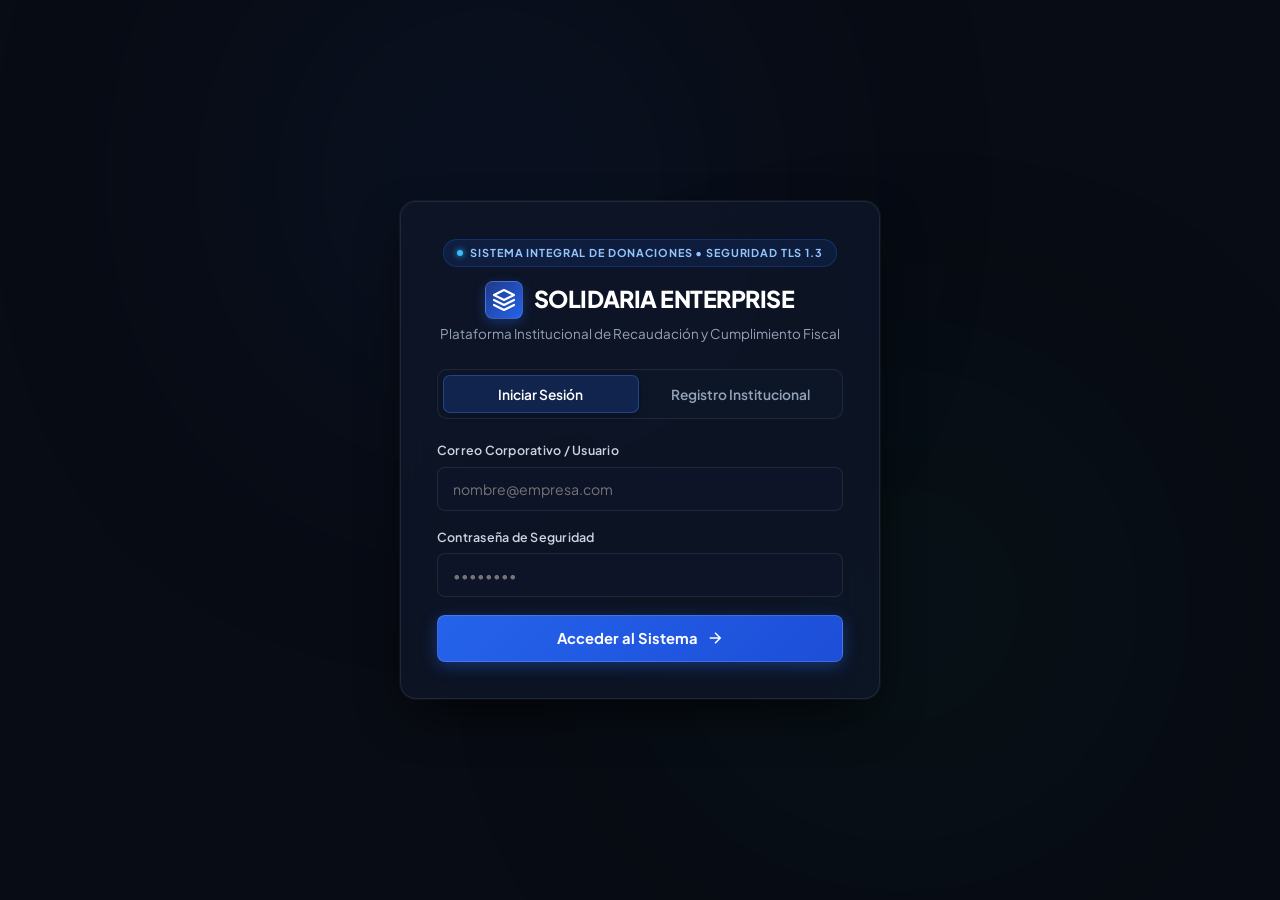
==== commit cecf39f5: "feat: interfaz empresarial, eliminacion de redireccion en registro y visualizacion de Donante regist" ====
--- a/src/main/resources/static/index.html
+++ b/src/main/resources/static/index.html
@@ -3,11 +3,11 @@
 <head>
   <meta charset="UTF-8">
   <meta name="viewport" content="width=device-width, initial-scale=1.0">
-  <title>Solidaria | Gestión de Donaciones</title>
+  <title>SOLIDARIA | Sistema Corporativo de Donaciones</title>
   <link rel="stylesheet" href="/static/styles.css">
   <link rel="preconnect" href="https://fonts.googleapis.com">
   <link rel="preconnect" href="https://fonts.gstatic.com" crossorigin>
-  <link href="https://fonts.googleapis.com/css2?family=Plus+Jakarta+Sans:wght@300;400;500;600;700;800&family=JetBrains+Mono:wght@400;500;600&display=swap" rel="stylesheet">
+  <link href="https://fonts.googleapis.com/css2?family=Plus+Jakarta+Sans:wght@300;400;500;600;700;800&family=JetBrains+Mono:wght@400;500;600;700&display=swap" rel="stylesheet">
 </head>
 <body class="dark-theme">
 
@@ -17,62 +17,75 @@
   <section id="login-view" class="auth-view-container">
     <div class="glass-card auth-card">
       <div class="brand-header">
-        <div class="brand-badge">❤️ Solidaria</div>
-        <h1 class="brand-title">Portal de Donaciones</h1>
-        <p class="brand-subtitle">Plataforma segura para entidades y donantes</p>
+        <div class="corp-top-badge">
+          <span class="corp-dot"></span>
+          <span>SISTEMA INTEGRAL DE DONACIONES &bull; SEGURIDAD TLS 1.3</span>
+        </div>
+        <div class="brand-corp-logo">
+          <div class="corp-icon-box">
+            <svg width="24" height="24" viewBox="0 0 24 24" fill="none" stroke="currentColor" stroke-width="2.2" stroke-linecap="round" stroke-linejoin="round">
+              <path d="M12 2L2 7l10 5 10-5-10-5zM2 17l10 5 10-5M2 12l10 5 10-5"/>
+            </svg>
+          </div>
+          <h1 class="brand-title">SOLIDARIA ENTERPRISE</h1>
+        </div>
+        <p class="brand-subtitle">Plataforma Institucional de Recaudación y Cumplimiento Fiscal</p>
       </div>
 
       <div class="glass-tabs">
         <button id="tab-login-btn" class="glass-tab-btn active" onclick="switchAuthTab('login')">
-          Ingresar
+          Iniciar Sesión
         </button>
         <button id="tab-register-btn" class="glass-tab-btn" onclick="switchAuthTab('register')">
-          Registrar Entidad
+          Registro Institucional
         </button>
       </div>
 
       <form id="form-login" onsubmit="handleLoginSubmit(event)">
         <div class="form-group">
-          <label for="login-email">Correo Electrónico</label>
-          <input type="email" id="login-email" class="glass-input" placeholder="tu@correo.com" required>
-        </div>
-
-        <div class="form-group">
-          <label for="login-password">Contraseña</label>
+          <label for="login-email">Correo Corporativo / Usuario</label>
+          <input type="email" id="login-email" class="glass-input" placeholder="nombre@empresa.com" required>
+        </div>
+
+        <div class="form-group">
+          <label for="login-password">Contraseña de Seguridad</label>
           <input type="password" id="login-password" class="glass-input" placeholder="••••••••" required>
         </div>
 
         <button type="submit" id="btn-submit-login" class="btn-primary-glass">
-          <span>Ingresar</span>
+          <span>Acceder al Sistema</span>
           <svg width="18" height="18" viewBox="0 0 24 24" fill="none" stroke="currentColor" stroke-width="2"><path d="M5 12h14M12 5l7 7-7 7"/></svg>
         </button>
       </form>
 
       <form id="form-register" class="hidden" onsubmit="handleRegisterSubmit(event)">
         <div class="form-group">
-          <label for="reg-legal-name">Razón Social o Nombre Legal *</label>
-          <input type="text" id="reg-legal-name" class="glass-input" placeholder="Nombre de la organización" required>
-        </div>
-
-        <div class="form-group">
-          <label for="reg-rfc">RFC de la Organización *</label>
+          <label for="reg-legal-name">Razón Social / Denominación Legal *</label>
+          <input type="text" id="reg-legal-name" class="glass-input" placeholder="Nombre oficial según cédula fiscal" required>
+        </div>
+
+        <div class="form-group">
+          <label for="reg-rfc">Registro Federal de Contribuyentes (RFC) *</label>
           <input type="text" id="reg-rfc" class="glass-input uppercase-input font-mono" placeholder="GOMR820512A12 o FDS850101XYZ" maxlength="13" required>
-        </div>
-
-        <div class="form-group">
-          <label>Tipo de Entidad *</label>
+          <span class="field-hint">Obligatorio: 12 caracteres (persona moral) o 13 (persona física).</span>
+        </div>
+
+        <div class="form-group">
+          <label>Clasificación de Persona Moral *</label>
           <div class="entity-type-selector">
             <label class="entity-radio-card active">
               <input type="radio" name="reg_entity_type" value="EMPRESA DONANTE" checked onchange="updateEntitySelection(this)">
               <div class="radio-card-content">
-                <span class="card-title">🏢 Empresa Donante</span>
+                <svg width="20" height="20" viewBox="0 0 24 24" fill="none" stroke="currentColor" stroke-width="2"><rect x="4" y="2" width="16" height="20" rx="2" ry="2"/><path d="M9 22v-4h6v4M8 6h.01M16 6h.01M12 6h.01M12 10h.01M12 14h.01M16 10h.01M16 14h.01M8 10h.01M8 14h.01"/></svg>
+                <span class="card-title">Empresa Donante</span>
               </div>
             </label>
 
             <label class="entity-radio-card">
               <input type="radio" name="reg_entity_type" value="ORGANIZACION_SOCIAL" onchange="updateEntitySelection(this)">
               <div class="radio-card-content">
-                <span class="card-title">🤝 Organización Social</span>
+                <svg width="20" height="20" viewBox="0 0 24 24" fill="none" stroke="currentColor" stroke-width="2"><path d="M17 21v-2a4 4 0 0 0-4-4H5a4 4 0 0 0-4 4v2"/><circle cx="9" cy="7" r="4"/><path d="M23 21v-2a4 4 0 0 0-3-3.87"/><path d="M16 3.13a4 4 0 0 1 0 7.75"/></svg>
+                <span class="card-title">Organización Social</span>
               </div>
             </label>
           </div>
@@ -80,11 +93,11 @@
 
         <div class="form-row-2">
           <div class="form-group">
-            <label for="reg-name">Nombre Representante *</label>
-            <input type="text" id="reg-name" class="glass-input" placeholder="Tu nombre" required>
+            <label for="reg-name">Representante Autorizado *</label>
+            <input type="text" id="reg-name" class="glass-input" placeholder="Nombre completo" required>
           </div>
           <div class="form-group">
-            <label for="reg-role">Rol *</label>
+            <label for="reg-role">Perfil Operativo *</label>
             <select id="reg-role" class="glass-select">
               <option value="DONANTE" selected>DONANTE</option>
               <option value="BENEFICIARIO">BENEFICIARIO</option>
@@ -93,22 +106,23 @@
         </div>
 
         <div class="form-group">
-          <label for="reg-email">Correo Electrónico *</label>
-          <input type="email" id="reg-email" class="glass-input" placeholder="correo@organizacion.org" required>
-        </div>
-
-        <div class="form-group">
-          <label for="reg-password">Contraseña (mínimo 6 caracteres) *</label>
+          <label for="reg-email">Correo Corporativo *</label>
+          <input type="email" id="reg-email" class="glass-input" placeholder="contacto@empresa.com" required>
+        </div>
+
+        <div class="form-group">
+          <label for="reg-password">Contraseña Corporativa (mínimo 6 caracteres) *</label>
           <input type="password" id="reg-password" class="glass-input" minlength="6" placeholder="••••••••" required>
         </div>
 
         <button type="submit" id="btn-submit-register" class="btn-primary-glass">
-          <span>Registrar Cuenta</span>
+          <span>Registrar Entidad</span>
           <svg width="18" height="18" viewBox="0 0 24 24" fill="none" stroke="currentColor" stroke-width="2"><path d="M5 12h14M12 5l7 7-7 7"/></svg>
         </button>
       </form>
 
       <div id="auth-error-msg" class="glass-alert-error hidden"></div>
+      <div id="auth-success-msg" class="glass-alert-success hidden"></div>
     </div>
   </section>
 
@@ -116,27 +130,39 @@
     <header class="glass-navbar">
       <div class="nav-container">
         <div class="nav-brand">
-          <span class="brand-symbol">❤️</span>
+          <div class="brand-symbol-corp">
+            <svg width="22" height="22" viewBox="0 0 24 24" fill="none" stroke="currentColor" stroke-width="2.2" stroke-linecap="round" stroke-linejoin="round">
+              <path d="M12 2L2 7l10 5 10-5-10-5zM2 17l10 5 10-5M2 12l10 5 10-5"/>
+            </svg>
+          </div>
           <div class="brand-text">
-            <strong>Solidaria</strong>
+            <strong>SOLIDARIA</strong>
+            <span class="brand-corp-tag">Enterprise Gov & Tax Compliance</span>
           </div>
         </div>
 
         <nav class="nav-links">
-          <button class="nav-link-btn active" onclick="scrollToSection('donar')">Donar</button>
-          <button class="nav-link-btn" onclick="openMyDonationsModal()">Mis Donaciones</button>
+          <button class="nav-link-btn active" onclick="scrollToSection('donar')">
+            <svg width="15" height="15" viewBox="0 0 24 24" fill="none" stroke="currentColor" stroke-width="2"><path d="M12 1v22M17 5H9.5a3.5 3.5 0 0 0 0 7h5a3.5 3.5 0 0 1 0 7H6"/></svg>
+            <span>Aportaciones</span>
+          </button>
+          <button class="nav-link-btn" onclick="openMyDonationsModal()">
+            <svg width="15" height="15" viewBox="0 0 24 24" fill="none" stroke="currentColor" stroke-width="2"><path d="M14 2H6a2 2 0 0 0-2 2v16a2 2 0 0 0 2 2h12a2 2 0 0 0 2-2V8z"/><polyline points="14 2 14 8 20 8"/></svg>
+            <span>Mis Registros</span>
+          </button>
           <button id="btn-nav-admin" class="nav-link-btn admin-link-btn hidden" onclick="openAdminPanelModal()">
-            👑 Panel Admin
+            <svg width="15" height="15" viewBox="0 0 24 24" fill="none" stroke="currentColor" stroke-width="2"><path d="M12 22s8-4 8-10V5l-8-3-8 3v7c0 6 8 10 8 10z"/></svg>
+            <span>Consola de Auditoría</span>
           </button>
         </nav>
 
         <div id="user-session-widget" class="session-widget">
           <button id="user-avatar-btn" class="session-user-btn" onclick="toggleUserDropdown()" aria-label="Menú de usuario">
             <div class="avatar-ring">
-              <span id="user-initials">U</span>
+              <span id="user-initials">DR</span>
             </div>
             <div class="user-meta-text">
-              <span id="user-display-name" class="user-name">Usuario</span>
+              <span id="user-display-name" class="user-name">Donante registrado</span>
               <span id="user-display-role" class="user-role-badge">DONANTE</span>
             </div>
             <span class="status-indicator-dot"></span>
@@ -144,26 +170,30 @@
 
           <div id="user-dropdown" class="glass-popover hidden">
             <div class="popover-profile">
-              <strong id="dropdown-full-name">Nombre</strong>
-              <small id="dropdown-email">correo@organizacion.org</small>
+              <div class="popover-badge-corp">SESIÓN INSTITUCIONAL ACTIVA</div>
+              <strong id="dropdown-full-name">Donante registrado</strong>
+              <small id="dropdown-email">contacto@organizacion.org</small>
               <div class="popover-meta-row">
                 <span id="dropdown-role-pill" class="pill-role">DONANTE</span>
                 <span id="dropdown-status-pill" class="pill-status">ACTIVO</span>
               </div>
               <div class="popover-entity-row">
-                <small>RFC: <code id="dropdown-rfc" class="font-mono">-</code></small>
+                <small>RFC FISCAL: <code id="dropdown-rfc" class="font-mono">-</code></small>
               </div>
             </div>
             <div class="popover-separator"></div>
             <button class="popover-menu-item" onclick="openMyDonationsModal()">
-              📋 Mis Donaciones
+              <svg width="16" height="16" viewBox="0 0 24 24" fill="none" stroke="currentColor" stroke-width="2"><path d="M14 2H6a2 2 0 0 0-2 2v16a2 2 0 0 0 2 2h12a2 2 0 0 0 2-2V8z"/><polyline points="14 2 14 8 20 8"/></svg>
+              <span>Libro de Donaciones</span>
             </button>
             <button id="btn-admin-panel" class="popover-menu-item admin-item hidden" onclick="openAdminPanelModal()">
-              👑 Panel Administrativo
+              <svg width="16" height="16" viewBox="0 0 24 24" fill="none" stroke="currentColor" stroke-width="2"><path d="M12 22s8-4 8-10V5l-8-3-8 3v7c0 6 8 10 8 10z"/></svg>
+              <span>Consola Administrativa</span>
             </button>
             <div class="popover-separator"></div>
             <button class="popover-menu-item danger-item" onclick="logout()">
-              🚪 Cerrar Sesión
+              <svg width="16" height="16" viewBox="0 0 24 24" fill="none" stroke="currentColor" stroke-width="2"><path d="M9 21H5a2 2 0 0 1-2-2V5a2 2 0 0 1 2-2h4M16 17l5-5-5-5M21 12H9"/></svg>
+              <span>Cerrar Sesión</span>
             </button>
           </div>
         </div>
@@ -171,121 +201,176 @@
     </header>
 
     <main class="main-content" id="donar">
-      <section class="glass-card progress-card">
-        <div class="progress-header">
-          <div>
-            <span class="progress-eyebrow">Meta de Recaudación</span>
-            <div class="progress-figure-row">
-              <strong id="stat-total" class="stat-highlight">$0.00</strong>
-              <span class="stat-target">de $5,000.00 USD</span>
-            </div>
-          </div>
-          <div class="donations-count-badge">
-            <span id="stat-count">0</span> donaciones
-          </div>
-        </div>
-        <div class="glass-progress-bar">
-          <div id="progress-bar-fill" class="glass-progress-fill" style="width: 0%"></div>
-        </div>
-      </section>
+      <div class="kpi-dashboard-grid">
+        <section class="glass-card kpi-card">
+          <div class="kpi-header">
+            <span class="kpi-label">FONDO TOTAL RECAUDADO</span>
+            <span class="kpi-tag success">OBJETIVO ACTIVO</span>
+          </div>
+          <div class="kpi-value-row">
+            <strong id="stat-total" class="kpi-highlight">$0.00</strong>
+            <span class="kpi-subtext">Meta Institucional: $5,000.00 USD</span>
+          </div>
+          <div class="glass-progress-bar">
+            <div id="progress-bar-fill" class="glass-progress-fill" style="width: 0%"></div>
+          </div>
+        </section>
+
+        <section class="glass-card kpi-card">
+          <div class="kpi-header">
+            <span class="kpi-label">TRANSACCIONES AUDITADAS</span>
+            <span class="kpi-tag neutral">REGISTRO INMUTABLE</span>
+          </div>
+          <div class="kpi-value-row">
+            <strong id="stat-count" class="kpi-highlight">0</strong>
+            <span class="kpi-subtext">Aportaciones registradas en sistema</span>
+          </div>
+          <div class="kpi-compliance-note">
+            <span class="corp-dot"></span>
+            <span>Trazabilidad RNF02 100% garantizada</span>
+          </div>
+        </section>
+
+        <section class="glass-card kpi-card">
+          <div class="kpi-header">
+            <span class="kpi-label">ESTÁNDAR DE SEGURIDAD</span>
+            <span class="kpi-tag success">CONFORME OWASP</span>
+          </div>
+          <div class="kpi-value-row">
+            <strong class="kpi-highlight-sm font-mono">SHA-256 + JWT</strong>
+            <span class="kpi-subtext">Políticas RBAC / Control Anti-Fuerza Bruta</span>
+          </div>
+          <div class="kpi-compliance-note">
+            <span class="corp-dot"></span>
+            <span>Validación Fiscal SAT / Cédula RFC</span>
+          </div>
+        </section>
+      </div>
 
       <section class="glass-card donation-card">
         <div class="donor-context-banner">
           <div class="context-info">
-            <span class="context-eyebrow">Donando como:</span>
-            <strong id="banner-user-name">Usuario</strong>
-            <span id="banner-entity-info" class="entity-badge">Entidad</span>
+            <span class="context-eyebrow">Entidad Emisora:</span>
+            <strong id="banner-user-name">Donante registrado</strong>
+            <span id="banner-entity-info" class="entity-badge">ENTIDAD REGISTRADA</span>
           </div>
           <div class="context-email">
+            <span class="corp-compliance-badge">VERIFICACIÓN SAT</span>
             <span id="banner-user-rfc" class="font-mono text-neon">RFC: -</span>
           </div>
         </div>
 
         <form id="donation-form" onsubmit="handleDonationSubmit(event)">
           <div class="form-section">
-            <label class="form-section-title">1. Selecciona la Causa</label>
+            <label class="form-section-title">
+              <span class="step-num">1</span>
+              <span>Seleccione el Programa Institucional Destino</span>
+            </label>
             <input type="hidden" id="selected-cause-input" value="Educación para Niños">
             <div class="causes-grid">
               <div class="cause-card active" data-cause="Educación para Niños">
-                <span class="cause-icon">📚</span>
+                <div class="cause-corp-icon">
+                  <svg width="22" height="22" viewBox="0 0 24 24" fill="none" stroke="currentColor" stroke-width="2"><path d="M22 10v6M2 10l10-5 10 5-10 5z"/><path d="M6 12v5c3 3 9 3 12 0v-5"/></svg>
+                </div>
                 <div class="cause-details">
                   <strong>Educación para Niños</strong>
-                  <small>Becas y útiles escolares</small>
+                  <small>Becas de excelencia y equipamiento</small>
                 </div>
               </div>
 
               <div class="cause-card" data-cause="Refugio Animal">
-                <span class="cause-icon">🐾</span>
+                <div class="cause-corp-icon">
+                  <svg width="22" height="22" viewBox="0 0 24 24" fill="none" stroke="currentColor" stroke-width="2"><path d="M12 22s8-4 8-10V5l-8-3-8 3v7c0 6 8 10 8 10z"/><path d="M9 12l2 2 4-4"/></svg>
+                </div>
                 <div class="cause-details">
                   <strong>Refugio Animal</strong>
-                  <small>Rescate y alimentación</small>
+                  <small>Rescate y asistencia veterinaria</small>
                 </div>
               </div>
 
               <div class="cause-card" data-cause="Reforestación y Clima">
-                <span class="cause-icon">🌱</span>
+                <div class="cause-corp-icon">
+                  <svg width="22" height="22" viewBox="0 0 24 24" fill="none" stroke="currentColor" stroke-width="2"><path d="M12 2L7 12h10l-5-10z"/><path d="M12 12v10"/><path d="M5 22h14"/></svg>
+                </div>
                 <div class="cause-details">
-                  <strong>Reforestación</strong>
-                  <small>Siembra de árboles</small>
+                  <strong>Reforestación y Clima</strong>
+                  <small>Mitigación de huella de carbono</small>
                 </div>
               </div>
 
               <div class="cause-card" data-cause="Comedores Comunitarios">
-                <span class="cause-icon">🍲</span>
+                <div class="cause-corp-icon">
+                  <svg width="22" height="22" viewBox="0 0 24 24" fill="none" stroke="currentColor" stroke-width="2"><path d="M18 8h1a4 4 0 0 1 0 8h-1M2 8h16v9a4 4 0 0 1-4 4H6a4 4 0 0 1-4-4V8zM6 1v3M10 1v3M14 1v3"/></svg>
+                </div>
                 <div class="cause-details">
                   <strong>Comedores Comunitarios</strong>
-                  <small>Alimentos diarios</small>
+                  <small>Seguridad alimentaria comunitaria</small>
                 </div>
               </div>
             </div>
           </div>
 
           <div class="form-section">
-            <label class="form-section-title">2. Elige el Monto</label>
+            <label class="form-section-title">
+              <span class="step-num">2</span>
+              <span>Importe de la Aportación (USD)</span>
+            </label>
             <div class="amounts-grid">
-              <button type="button" class="amount-pill" data-val="10">$10</button>
-              <button type="button" class="amount-pill active" data-val="25">$25</button>
-              <button type="button" class="amount-pill" data-val="50">$50</button>
-              <button type="button" class="amount-pill" data-val="100">$100</button>
+              <button type="button" class="amount-pill" data-val="10">$10.00</button>
+              <button type="button" class="amount-pill active" data-val="25">$25.00</button>
+              <button type="button" class="amount-pill" data-val="50">$50.00</button>
+              <button type="button" class="amount-pill" data-val="100">$100.00</button>
             </div>
             <div class="custom-amount-input-box">
               <span class="currency-prefix">$</span>
-              <input type="number" id="custom-amount-input" class="custom-amount-field" min="1" step="any" value="25" placeholder="Otro monto">
+              <input type="number" id="custom-amount-input" class="custom-amount-field" min="1" step="any" value="25" placeholder="Monto personalizado">
               <span class="currency-suffix">USD</span>
             </div>
           </div>
 
           <div class="form-section">
-            <label class="form-section-title">3. Método de Pago</label>
+            <label class="form-section-title">
+              <span class="step-num">3</span>
+              <span>Modalidad de Pago Corporativo</span>
+            </label>
             <div class="payment-grid">
               <label class="payment-card active">
                 <input type="radio" name="payment_method" value="tarjeta" checked>
-                <span>💳 Tarjeta</span>
+                <div class="payment-card-content">
+                  <svg width="20" height="20" viewBox="0 0 24 24" fill="none" stroke="currentColor" stroke-width="2"><rect x="1" y="4" width="22" height="16" rx="2" ry="2"/><line x1="1" y1="10" x2="23" y2="10"/></svg>
+                  <span>Tarjeta Corporativa</span>
+                </div>
               </label>
               <label class="payment-card">
                 <input type="radio" name="payment_method" value="paypal">
-                <span>🅿️ PayPal</span>
+                <div class="payment-card-content">
+                  <svg width="20" height="20" viewBox="0 0 24 24" fill="none" stroke="currentColor" stroke-width="2"><path d="M7 14h10l2-8H5l2 8z"/><path d="M7 14l-2 7h5l1-4h3a5 5 0 0 0 5-5"/></svg>
+                  <span>PayPal Enterprise</span>
+                </div>
               </label>
               <label class="payment-card">
                 <input type="radio" name="payment_method" value="transferencia">
-                <span>🏦 Transferencia</span>
+                <div class="payment-card-content">
+                  <svg width="20" height="20" viewBox="0 0 24 24" fill="none" stroke="currentColor" stroke-width="2"><path d="M3 21h18M3 10h18M5 10v11M19 10v11M9 10v11M15 10v11M12 2l10 5H2l10-5z"/></svg>
+                  <span>Transferencia SPEI</span>
+                </div>
               </label>
             </div>
 
             <div id="card-fields" class="simulated-card-glass">
               <div class="form-row-2">
                 <div>
-                  <label class="sub-label">Tarjeta Simulada</label>
-                  <input type="text" class="glass-input-sm" value="•••• •••• •••• 4242" readonly>
+                  <label class="sub-label">Número de Tarjeta (Entorno Simulado)</label>
+                  <input type="text" class="glass-input-sm font-mono" value="•••• •••• •••• 4242" readonly>
                 </div>
                 <div class="form-row-2">
                   <div>
-                    <label class="sub-label">Vencimiento</label>
-                    <input type="text" class="glass-input-sm" value="12/28" readonly>
+                    <label class="sub-label">Vigencia</label>
+                    <input type="text" class="glass-input-sm font-mono" value="12/28" readonly>
                   </div>
                   <div>
                     <label class="sub-label">CVC</label>
-                    <input type="text" class="glass-input-sm" value="888" readonly>
+                    <input type="text" class="glass-input-sm font-mono" value="888" readonly>
                   </div>
                 </div>
               </div>
@@ -295,20 +380,24 @@
           <div class="form-section">
             <label class="glass-checkbox">
               <input type="checkbox" id="tax-deductible-check" onchange="toggleRfcField()">
-              <span>Requiero Recibo Deducible de Impuestos (RFC)</span>
+              <span>Generar Comprobante Fiscal Deducible de Impuestos (CFDI / RFC)</span>
             </label>
             <div id="rfc-field-group" class="hidden" style="margin-top: 0.75rem;">
               <input type="text" id="donor-rfc" class="glass-input uppercase-input font-mono" placeholder="RFC Fiscal (ej. GOMR820512A12)" maxlength="13">
+              <span class="field-hint">Se incluirá en el registro inmutable de auditoría fiscal.</span>
             </div>
           </div>
 
           <div class="form-section">
-            <label class="form-section-title">Mensaje de Apoyo (Opcional)</label>
-            <input type="text" id="donation-message" class="glass-input" placeholder="Mensaje de apoyo...">
+            <label class="form-section-title">
+              <span class="step-num">4</span>
+              <span>Referencia o Mensaje Institucional (Opcional)</span>
+            </label>
+            <input type="text" id="donation-message" class="glass-input" placeholder="Referencia interna de contabilidad o mensaje institucional...">
           </div>
 
           <button type="submit" id="btn-donate-submit" class="btn-donate-glass">
-            <span>Completar Donación de </span>
+            <span>Completar Aportación de </span>
             <strong id="btn-donation-amount-text" class="btn-amount-strong">$25.00 USD</strong>
           </button>
         </form>
@@ -316,54 +405,62 @@
     </main>
 
     <footer class="app-footer">
-      <p>Solidaria &bull; Sistema de Gestión de Donaciones</p>
+      <div class="footer-corp-row">
+        <span>SOLIDARIA &bull; Sistema de Gestión y Cumplimiento Fiscal de Donaciones</span>
+        <span>Estándar OWASP Top 10 &bull; Auditoría Criptográfica SHA-256</span>
+      </div>
     </footer>
   </div>
 
   <div id="receipt-modal" class="modal-backdrop hidden">
     <div class="glass-card modal-box text-center">
-      <div class="success-icon-glow">✓</div>
-      <h2 class="modal-title">¡Donación Recibida!</h2>
-      <p class="modal-subtitle">Tu contribución ha sido registrada exitosamente.</p>
+      <div class="success-icon-glow">
+        <svg width="32" height="32" viewBox="0 0 24 24" fill="none" stroke="currentColor" stroke-width="2.5"><path d="M20 6L9 17l-5-5"/></svg>
+      </div>
+      <h2 class="modal-title">Comprobante Digital de Donación</h2>
+      <p class="modal-subtitle">Aportación registrada satisfactoriamente en el libro mayor.</p>
 
       <div class="receipt-summary-box">
         <div class="receipt-row">
-          <span>Donante:</span>
-          <strong id="rec-donor-name">-</strong>
+          <span>Identidad Donante:</span>
+          <strong id="rec-donor-name">Donante registrado</strong>
         </div>
         <div class="receipt-row">
-          <span>Correo:</span>
+          <span>Correo Registrado:</span>
           <strong id="rec-donor-email">-</strong>
         </div>
         <div class="receipt-row">
-          <span>RFC Fiscal:</span>
+          <span>RFC de Facturación:</span>
           <strong id="rec-rfc" class="font-mono text-neon">-</strong>
         </div>
         <div class="receipt-row">
-          <span>Causa:</span>
+          <span>Programa Asignado:</span>
           <strong id="rec-cause">-</strong>
         </div>
         <div class="receipt-row">
-          <span>Monto:</span>
+          <span>Monto Recaudado:</span>
           <strong id="rec-amount" class="text-emerald-lg">-</strong>
         </div>
         <div class="receipt-row">
-          <span>Folio:</span>
+          <span>Folio Fiscal Auditoría:</span>
           <code id="rec-id" class="badge-mono">#00</code>
         </div>
       </div>
 
-      <button class="btn-primary-glass" onclick="closeReceiptModal()">Aceptar</button>
+      <button class="btn-primary-glass" onclick="closeReceiptModal()">Cerrar Comprobante</button>
     </div>
   </div>
 
   <div id="my-donations-modal" class="modal-backdrop hidden">
     <div class="glass-card modal-box modal-wide">
       <div class="modal-header">
-        <h3>📋 Mis Donaciones</h3>
+        <div class="modal-header-left">
+          <svg width="22" height="22" viewBox="0 0 24 24" fill="none" stroke="currentColor" stroke-width="2"><path d="M14 2H6a2 2 0 0 0-2 2v16a2 2 0 0 0 2 2h12a2 2 0 0 0 2-2V8z"/><polyline points="14 2 14 8 20 8"/></svg>
+          <h3>Historial Institucional de Donaciones</h3>
+        </div>
         <button class="btn-close-modal" onclick="closeMyDonationsModal()">&times;</button>
       </div>
-      <p class="modal-subtitle">Historial personal de aportaciones.</p>
+      <p class="modal-subtitle">Registro cronológico de aportaciones asociadas a la entidad.</p>
       <div id="donations-list-container" class="glass-table-container"></div>
     </div>
   </div>
@@ -372,10 +469,12 @@
     <div class="glass-card modal-box modal-extra-wide">
       <div class="modal-header">
         <div class="admin-header-title">
-          <span class="admin-crown">👑</span>
+          <div class="admin-shield-icon">
+            <svg width="24" height="24" viewBox="0 0 24 24" fill="none" stroke="currentColor" stroke-width="2"><path d="M12 22s8-4 8-10V5l-8-3-8 3v7c0 6 8 10 8 10z"/></svg>
+          </div>
           <div>
-            <h3>Panel de Administración</h3>
-            <span class="admin-subtitle">Gestión de Cuentas y Auditoría</span>
+            <h3>Consola Directiva y Auditoría Fiscal</h3>
+            <span class="admin-subtitle">Control de Acceso RBAC, Aprobación de RFC y Trazabilidad RNF02</span>
           </div>
         </div>
         <button class="btn-close-modal" onclick="closeAdminPanelModal()">&times;</button>
@@ -383,36 +482,36 @@
 
       <div class="admin-tabs-bar">
         <button id="tab-adm-pending" class="admin-tab-btn active" onclick="switchAdminSubTab('pending')">
-          ⏳ Solicitudes (<span id="admin-pending-count">0</span>)
+          Solicitudes RFC (<span id="admin-pending-count">0</span>)
         </button>
         <button id="tab-adm-users" class="admin-tab-btn" onclick="switchAdminSubTab('users')">
-          👥 Usuarios (<span id="admin-users-count">0</span>)
+          Directorio de Cuentas (<span id="admin-users-count">0</span>)
         </button>
         <button id="tab-adm-donations" class="admin-tab-btn" onclick="switchAdminSubTab('donations')">
-          💰 Donaciones (<span id="admin-donations-count">0</span>)
+          Libro Mayor Donaciones (<span id="admin-donations-count">0</span>)
         </button>
         <button id="tab-adm-audit" class="admin-tab-btn" onclick="switchAdminSubTab('audit')">
-          🛡️ Auditoría
+          Registro de Auditoría
         </button>
       </div>
 
       <div id="admin-pending-panel" class="admin-tab-content">
-        <p class="section-desc">Cuentas con estado PENDIENTE esperando validación.</p>
+        <p class="section-desc">Entidades con estado PENDIENTE esperando validación de RFC y aprobación de perfil.</p>
         <div id="admin-pending-container" class="glass-table-container"></div>
       </div>
 
       <div id="admin-users-panel" class="admin-tab-content hidden">
-        <p class="section-desc">Listado general de usuarios.</p>
+        <p class="section-desc">Directorio general de entidades, representantes y estado de acceso.</p>
         <div id="admin-users-container" class="glass-table-container"></div>
       </div>
 
       <div id="admin-donations-panel" class="admin-tab-content hidden">
-        <p class="section-desc">Historial global de donaciones con RFC.</p>
+        <p class="section-desc">Registro centralizado de transacciones financieras con RFC fiscal asociado.</p>
         <div id="admin-donations-container" class="glass-table-container"></div>
       </div>
 
       <div id="admin-audit-panel" class="admin-tab-content hidden">
-        <p class="section-desc">Registro inmutable de actividades y accesos.</p>
+        <p class="section-desc">Pistas de auditoría inmutables (RNF02): autenticación, bloqueo por fuerza bruta y cambios de estado.</p>
         <div id="admin-audit-container" class="glass-table-container"></div>
       </div>
     </div>
@@ -420,13 +519,15 @@
 
   <div id="pending-alert-modal" class="modal-backdrop hidden">
     <div class="glass-card modal-box text-center">
-      <div class="pending-icon-glow">⏳</div>
-      <h2 class="modal-title">Cuenta en Revisión</h2>
+      <div class="pending-icon-glow">
+        <svg width="30" height="30" viewBox="0 0 24 24" fill="none" stroke="currentColor" stroke-width="2"><circle cx="12" cy="12" r="10"/><polyline points="12 6 12 12 16 14"/></svg>
+      </div>
+      <h2 class="modal-title">Cuenta Institucional en Revisión</h2>
       <div class="pending-badge-row">
-        <span class="status-pill status-pending">ESTADO: PENDIENTE</span>
+        <span class="status-pill status-pending">ESTADO: PENDIENTE DE APROBACIÓN</span>
       </div>
       <p class="pending-explain">
-        Tu registro ha sido enviado con éxito. Un administrador revisará tu RFC y datos de la organización para activar tu acceso.
+        Tu registro ha sido enviado exitosamente. Un administrador verificará la constancia RFC y los datos de la entidad para habilitar el acceso a recursos protegidos.
       </p>
       <button class="btn-primary-glass" onclick="closePendingAlertModal()">Entendido</button>
     </div>
--- a/static/styles.css
+++ b/static/styles.css
@@ -1,21 +1,28 @@
 :root {
   --font-sans: 'Plus Jakarta Sans', -apple-system, BlinkMacSystemFont, "Segoe UI", Roboto, sans-serif;
   --font-mono: 'JetBrains Mono', monospace;
-  --bg-dark: #07090e;
-  --bg-surface: rgba(15, 23, 42, 0.65);
-  --glass-border: rgba(255, 255, 255, 0.08);
+  --bg-dark: #080c14;
+  --bg-surface: rgba(15, 23, 42, 0.75);
+  --glass-border: rgba(148, 163, 184, 0.14);
+  --glass-border-subtle: rgba(255, 255, 255, 0.06);
   --text-primary: #f8fafc;
   --text-secondary: #94a3b8;
   --text-muted: #64748b;
   --text-light: #cbd5e1;
-  --indigo-core: #6366f1;
-  --indigo-glow: rgba(99, 102, 241, 0.3);
+  --corp-blue: #2563eb;
+  --corp-blue-light: #3b82f6;
+  --corp-blue-glow: rgba(37, 99, 235, 0.28);
+  --corp-navy: #1e293b;
   --emerald-core: #10b981;
+  --emerald-glow: rgba(16, 185, 129, 0.25);
+  --amber-core: #f59e0b;
   --glass-blur: blur(20px);
-  --shadow-glass: 0 20px 50px -12px rgba(0, 0, 0, 0.7), 0 0 1px 1px rgba(255, 255, 255, 0.05);
+  --shadow-glass: 0 20px 50px -12px rgba(0, 0, 0, 0.75), 0 0 1px 1px rgba(255, 255, 255, 0.06);
+  --shadow-card: 0 4px 20px -2px rgba(0, 0, 0, 0.5);
+  --radius-xs: 4px;
   --radius-sm: 8px;
-  --radius-md: 14px;
-  --radius-lg: 20px;
+  --radius-md: 12px;
+  --radius-lg: 16px;
 }
 
 * {
@@ -45,39 +52,39 @@
 
 .text-neon {
   color: #38bdf8;
-  text-shadow: 0 0 8px rgba(56, 189, 248, 0.4);
+  text-shadow: 0 0 8px rgba(56, 189, 248, 0.35);
 }
 
 .text-emerald-lg {
   color: #34d399;
   font-size: 1.25rem;
   font-weight: 800;
-  text-shadow: 0 0 10px rgba(52, 211, 153, 0.3);
+  text-shadow: 0 0 10px rgba(52, 211, 153, 0.25);
 }
 
 .ambient-glow {
   position: fixed;
   border-radius: 50%;
-  filter: blur(120px);
+  filter: blur(140px);
   pointer-events: none;
   z-index: 0;
-  opacity: 0.35;
+  opacity: 0.28;
 }
 
 .glow-1 {
+  width: 600px;
+  height: 600px;
+  top: -120px;
+  left: 15%;
+  background: radial-gradient(circle, #1e3a8a 0%, transparent 70%);
+}
+
+.glow-2 {
   width: 500px;
   height: 500px;
-  top: -100px;
-  left: 20%;
-  background: radial-gradient(circle, #4338ca 0%, transparent 70%);
-}
-
-.glow-2 {
-  width: 450px;
-  height: 450px;
-  bottom: 10%;
-  right: 15%;
-  background: radial-gradient(circle, #065f46 0%, transparent 70%);
+  bottom: 5%;
+  right: 10%;
+  background: radial-gradient(circle, #064e3b 0%, transparent 70%);
 }
 
 .glass-card {
@@ -89,11 +96,11 @@
   box-shadow: var(--shadow-glass);
   position: relative;
   z-index: 1;
-  transition: border-color 0.3s ease, box-shadow 0.3s ease;
+  transition: border-color 0.25s ease, box-shadow 0.25s ease;
 }
 
 .glass-card:hover {
-  border-color: rgba(255, 255, 255, 0.12);
+  border-color: rgba(148, 163, 184, 0.24);
 }
 
 .auth-view-container {
@@ -101,115 +108,160 @@
   display: flex;
   align-items: center;
   justify-content: center;
-  padding: 2rem 1.25rem;
+  padding: 2.5rem 1.25rem;
   position: relative;
   z-index: 2;
 }
 
 .auth-card {
   width: 100%;
-  max-width: 440px;
-  padding: 2rem;
-  animation: floatAppear 0.3s ease-out;
+  max-width: 480px;
+  padding: 2.25rem;
+  border-radius: var(--radius-lg);
+  animation: floatAppear 0.3s cubic-bezier(0.16, 1, 0.3, 1);
 }
 
 @keyframes floatAppear {
-  from { opacity: 0; transform: translateY(12px); }
+  from { opacity: 0; transform: translateY(14px); }
   to { opacity: 1; transform: translateY(0); }
 }
 
 .brand-header {
   text-align: center;
-  margin-bottom: 1.4rem;
-}
-
-.brand-badge {
+  margin-bottom: 1.6rem;
+}
+
+.corp-top-badge {
+  display: inline-flex;
+  align-items: center;
+  gap: 0.45rem;
+  font-size: 0.68rem;
+  font-weight: 700;
+  letter-spacing: 0.08em;
+  text-transform: uppercase;
+  color: #93c5fd;
+  background: rgba(37, 99, 235, 0.12);
+  border: 1px solid rgba(37, 99, 235, 0.28);
+  padding: 0.3rem 0.8rem;
+  border-radius: 999px;
+  margin-bottom: 0.85rem;
+}
+
+.corp-dot {
+  width: 6px;
+  height: 6px;
+  background: #38bdf8;
+  border-radius: 50%;
+  box-shadow: 0 0 6px #38bdf8;
   display: inline-block;
-  font-size: 0.8rem;
-  font-weight: 700;
-  color: #a5b4fc;
-  background: rgba(99, 102, 241, 0.15);
-  border: 1px solid rgba(99, 102, 241, 0.3);
-  padding: 0.25rem 0.8rem;
-  border-radius: 999px;
-  margin-bottom: 0.6rem;
+}
+
+.brand-corp-logo {
+  display: flex;
+  align-items: center;
+  justify-content: center;
+  gap: 0.65rem;
+  margin-bottom: 0.35rem;
+}
+
+.corp-icon-box {
+  width: 38px;
+  height: 38px;
+  background: linear-gradient(135deg, #1e3a8a 0%, #2563eb 100%);
+  border: 1px solid rgba(255, 255, 255, 0.15);
+  border-radius: var(--radius-sm);
+  display: flex;
+  align-items: center;
+  justify-content: center;
+  color: #ffffff;
+  box-shadow: 0 4px 12px rgba(37, 99, 235, 0.35);
 }
 
 .brand-title {
-  font-size: 1.5rem;
+  font-size: 1.45rem;
   font-weight: 800;
+  letter-spacing: -0.02em;
   color: #ffffff;
 }
 
 .brand-subtitle {
   font-size: 0.84rem;
   color: var(--text-secondary);
-  margin-top: 0.25rem;
+  line-height: 1.45;
 }
 
 .glass-tabs {
   display: flex;
-  background: rgba(15, 23, 42, 0.5);
-  border: 1px solid rgba(255, 255, 255, 0.06);
+  background: rgba(15, 23, 42, 0.7);
+  border: 1px solid var(--glass-border);
   border-radius: 10px;
-  padding: 0.25rem;
-  margin-bottom: 1.25rem;
-  gap: 0.25rem;
+  padding: 0.3rem;
+  margin-bottom: 1.4rem;
+  gap: 0.3rem;
 }
 
 .glass-tab-btn {
   flex: 1;
-  padding: 0.55rem 0.5rem;
+  padding: 0.6rem 0.5rem;
   background: transparent;
   border: none;
   font-family: inherit;
-  font-size: 0.88rem;
+  font-size: 0.86rem;
   font-weight: 600;
-  color: var(--text-muted);
-  border-radius: 8px;
+  color: var(--text-secondary);
+  border-radius: 7px;
   cursor: pointer;
   transition: all 0.2s ease;
 }
 
 .glass-tab-btn:hover {
-  color: var(--text-primary);
+  color: #ffffff;
 }
 
 .glass-tab-btn.active {
-  background: rgba(255, 255, 255, 0.08);
-  color: #ffffff;
-  border: 1px solid rgba(255, 255, 255, 0.08);
+  background: rgba(37, 99, 235, 0.2);
+  color: #ffffff;
+  border: 1px solid rgba(59, 130, 246, 0.35);
+  box-shadow: 0 2px 8px rgba(0, 0, 0, 0.25);
 }
 
 .form-group {
-  margin-bottom: 1rem;
+  margin-bottom: 1.1rem;
 }
 
 .form-group label {
   display: block;
-  font-size: 0.8rem;
+  font-size: 0.78rem;
   font-weight: 600;
+  letter-spacing: 0.02em;
   color: var(--text-light);
-  margin-bottom: 0.35rem;
+  margin-bottom: 0.4rem;
+}
+
+.field-hint {
+  display: block;
+  font-size: 0.7rem;
+  color: var(--text-muted);
+  margin-top: 0.3rem;
 }
 
 .glass-input, .glass-select {
   width: 100%;
-  padding: 0.7rem 0.9rem;
-  background: rgba(255, 255, 255, 0.035);
+  padding: 0.75rem 0.95rem;
+  background: rgba(15, 23, 42, 0.6);
   border: 1px solid var(--glass-border);
   border-radius: var(--radius-sm);
   color: var(--text-primary);
   font-family: inherit;
-  font-size: 0.9rem;
+  font-size: 0.88rem;
   outline: none;
   transition: all 0.2s ease;
 }
 
 .glass-input:focus, .glass-select:focus {
-  border-color: var(--indigo-core);
-  background: rgba(255, 255, 255, 0.06);
-  box-shadow: 0 0 0 3px var(--indigo-glow);
+  border-color: var(--corp-blue-light);
+  background: rgba(15, 23, 42, 0.85);
+  box-shadow: 0 0 0 3px var(--corp-blue-glow);
 }
 
 .glass-select {
@@ -223,27 +275,27 @@
 
 .uppercase-input {
   text-transform: uppercase;
-  letter-spacing: 0.06em;
+  letter-spacing: 0.08em;
 }
 
 .form-row-2 {
   display: grid;
   grid-template-columns: 1fr 1fr;
-  gap: 0.75rem;
+  gap: 0.85rem;
 }
 
 .entity-type-selector {
   display: grid;
   grid-template-columns: 1fr 1fr;
-  gap: 0.6rem;
+  gap: 0.75rem;
 }
 
 .entity-radio-card {
   display: flex;
   align-items: center;
   justify-content: center;
-  padding: 0.65rem 0.5rem;
-  background: rgba(255, 255, 255, 0.025);
+  padding: 0.75rem 0.6rem;
+  background: rgba(15, 23, 42, 0.5);
   border: 1.5px solid var(--glass-border);
   border-radius: var(--radius-sm);
   cursor: pointer;
@@ -255,13 +307,19 @@
 }
 
 .entity-radio-card:hover {
-  border-color: rgba(255, 255, 255, 0.15);
+  border-color: rgba(148, 163, 184, 0.28);
 }
 
 .entity-radio-card.active {
-  border-color: var(--indigo-core);
-  background: rgba(99, 102, 241, 0.12);
-  box-shadow: 0 0 12px var(--indigo-glow);
+  border-color: var(--corp-blue-light);
+  background: rgba(37, 99, 235, 0.14);
+  box-shadow: 0 0 12px var(--corp-blue-glow);
+}
+
+.radio-card-content {
+  display: flex;
+  align-items: center;
+  gap: 0.5rem;
 }
 
 .card-title {
@@ -276,22 +334,23 @@
   align-items: center;
   justify-content: center;
   gap: 0.5rem;
-  padding: 0.8rem 1.25rem;
-  background: linear-gradient(135deg, #6366f1 0%, #4f46e5 100%);
-  color: #ffffff;
-  border: 1px solid rgba(255, 255, 255, 0.18);
+  padding: 0.85rem 1.35rem;
+  background: linear-gradient(135deg, #2563eb 0%, #1d4ed8 100%);
+  color: #ffffff;
+  border: 1px solid rgba(255, 255, 255, 0.15);
   border-radius: var(--radius-sm);
   font-family: inherit;
   font-size: 0.92rem;
   font-weight: 700;
   cursor: pointer;
-  box-shadow: 0 4px 15px rgba(99, 102, 241, 0.35);
+  box-shadow: 0 4px 16px rgba(37, 99, 235, 0.4);
   transition: all 0.2s ease;
   margin-top: 0.5rem;
 }
 
 .btn-primary-glass:hover {
-  box-shadow: 0 6px 20px rgba(99, 102, 241, 0.5);
+  background: linear-gradient(135deg, #3b82f6 0%, #2563eb 100%);
+  box-shadow: 0 6px 20px rgba(37, 99, 235, 0.55);
   transform: translateY(-1px);
 }
 
@@ -303,13 +362,26 @@
   background: rgba(244, 63, 94, 0.12);
   border: 1px solid rgba(244, 63, 94, 0.35);
   color: #fca5a5;
-  padding: 0.75rem 1rem;
+  padding: 0.8rem 1rem;
   border-radius: var(--radius-sm);
   font-size: 0.82rem;
   margin-top: 1rem;
   text-align: center;
 }
 
+.glass-alert-success {
+  background: rgba(16, 185, 129, 0.12);
+  border: 1px solid rgba(16, 185, 129, 0.35);
+  color: #6ee7b7;
+  padding: 0.85rem 1rem;
+  border-radius: var(--radius-sm);
+  font-size: 0.88rem;
+  margin-top: 1rem;
+  text-align: center;
+  font-weight: 600;
+  letter-spacing: 0.01em;
+}
+
 .app-layout {
   min-height: 100vh;
   display: flex;
@@ -319,7 +391,7 @@
 }
 
 .glass-navbar {
-  background: rgba(11, 15, 25, 0.85);
+  background: rgba(8, 12, 20, 0.88);
   backdrop-filter: var(--glass-blur);
   -webkit-backdrop-filter: var(--glass-blur);
   border-bottom: 1px solid var(--glass-border);
@@ -329,9 +401,9 @@
 }
 
 .nav-container {
-  max-width: 960px;
+  max-width: 1080px;
   margin: 0 auto;
-  padding: 0.75rem 1.25rem;
+  padding: 0.85rem 1.5rem;
   display: flex;
   align-items: center;
   justify-content: space-between;
@@ -340,31 +412,56 @@
 .nav-brand {
   display: flex;
   align-items: center;
+  gap: 0.65rem;
+}
+
+.brand-symbol-corp {
+  width: 32px;
+  height: 32px;
+  background: linear-gradient(135deg, #1e3a8a 0%, #2563eb 100%);
+  border: 1px solid rgba(255, 255, 255, 0.14);
+  border-radius: var(--radius-xs);
+  display: flex;
+  align-items: center;
+  justify-content: center;
+  color: #ffffff;
+}
+
+.brand-text {
+  display: flex;
+  flex-direction: column;
+}
+
+.brand-text strong {
+  font-size: 1.05rem;
+  font-weight: 800;
+  letter-spacing: 0.04em;
+  color: #ffffff;
+}
+
+.brand-corp-tag {
+  font-size: 0.62rem;
+  font-weight: 600;
+  text-transform: uppercase;
+  letter-spacing: 0.06em;
+  color: var(--text-muted);
+}
+
+.nav-links {
+  display: flex;
   gap: 0.5rem;
 }
 
-.brand-symbol {
-  font-size: 1.3rem;
-}
-
-.brand-text strong {
-  font-size: 1.1rem;
-  font-weight: 800;
-  color: #ffffff;
-}
-
-.nav-links {
-  display: flex;
-  gap: 0.4rem;
-}
-
 .nav-link-btn {
+  display: inline-flex;
+  align-items: center;
+  gap: 0.45rem;
   background: transparent;
   border: none;
-  padding: 0.45rem 0.8rem;
-  border-radius: 8px;
+  padding: 0.5rem 0.85rem;
+  border-radius: var(--radius-sm);
   font-family: inherit;
-  font-size: 0.85rem;
+  font-size: 0.84rem;
   font-weight: 600;
   color: var(--text-secondary);
   cursor: pointer;
@@ -377,15 +474,15 @@
 }
 
 .nav-link-btn.active {
-  background: rgba(99, 102, 241, 0.15);
-  color: #a5b4fc;
-  border: 1px solid rgba(99, 102, 241, 0.3);
+  background: rgba(37, 99, 235, 0.15);
+  color: #93c5fd;
+  border: 1px solid rgba(37, 99, 235, 0.3);
 }
 
 .nav-link-btn.admin-link-btn {
-  background: rgba(245, 158, 11, 0.15);
+  background: rgba(245, 158, 11, 0.12);
   color: #fcd34d;
-  border: 1px solid rgba(245, 158, 11, 0.35);
+  border: 1px solid rgba(245, 158, 11, 0.3);
 }
 
 .session-widget {
@@ -395,23 +492,24 @@
 .session-user-btn {
   display: flex;
   align-items: center;
-  gap: 0.5rem;
-  background: rgba(255, 255, 255, 0.04);
+  gap: 0.6rem;
+  background: rgba(15, 23, 42, 0.65);
   border: 1px solid var(--glass-border);
-  padding: 0.3rem 0.7rem 0.3rem 0.4rem;
+  padding: 0.35rem 0.85rem 0.35rem 0.45rem;
   border-radius: 999px;
   cursor: pointer;
   transition: all 0.2s;
 }
 
 .session-user-btn:hover {
-  background: rgba(255, 255, 255, 0.07);
+  border-color: rgba(148, 163, 184, 0.3);
+  background: rgba(15, 23, 42, 0.85);
 }
 
 .avatar-ring {
-  width: 26px;
-  height: 26px;
-  background: linear-gradient(135deg, #6366f1 0%, #3b82f6 100%);
+  width: 28px;
+  height: 28px;
+  background: linear-gradient(135deg, #1e3a8a 0%, #2563eb 100%);
   color: #ffffff;
   border-radius: 50%;
   display: flex;
@@ -419,6 +517,7 @@
   justify-content: center;
   font-size: 0.72rem;
   font-weight: 800;
+  letter-spacing: 0.02em;
 }
 
 .user-meta-text {
@@ -434,9 +533,10 @@
 }
 
 .user-role-badge {
-  font-size: 0.62rem;
+  font-size: 0.6rem;
   font-weight: 700;
   color: #38bdf8;
+  letter-spacing: 0.04em;
 }
 
 .status-indicator-dot {
@@ -451,46 +551,59 @@
   position: absolute;
   top: calc(100% + 8px);
   right: 0;
-  width: 260px;
-  background: rgba(15, 23, 42, 0.95);
+  width: 280px;
+  background: rgba(11, 17, 30, 0.96);
   backdrop-filter: var(--glass-blur);
   -webkit-backdrop-filter: var(--glass-blur);
-  border: 1px solid rgba(255, 255, 255, 0.12);
+  border: 1px solid var(--glass-border);
   border-radius: var(--radius-md);
-  box-shadow: 0 20px 40px rgba(0, 0, 0, 0.7);
-  padding: 0.85rem 0.5rem;
+  box-shadow: 0 20px 45px rgba(0, 0, 0, 0.8);
+  padding: 0.95rem 0.65rem;
   z-index: 100;
   animation: floatAppear 0.15s ease-out;
 }
 
 .popover-profile {
-  padding: 0.2rem 0.5rem 0.5rem;
+  padding: 0.25rem 0.5rem 0.6rem;
+}
+
+.popover-badge-corp {
+  display: inline-block;
+  font-size: 0.6rem;
+  font-weight: 700;
+  letter-spacing: 0.05em;
+  color: #38bdf8;
+  background: rgba(56, 189, 248, 0.12);
+  border: 1px solid rgba(56, 189, 248, 0.25);
+  padding: 0.15rem 0.45rem;
+  border-radius: var(--radius-xs);
+  margin-bottom: 0.45rem;
 }
 
 .popover-profile strong {
   display: block;
-  font-size: 0.9rem;
+  font-size: 0.92rem;
   color: #ffffff;
 }
 
 .popover-profile small {
   display: block;
   color: var(--text-muted);
-  font-size: 0.75rem;
+  font-size: 0.76rem;
 }
 
 .popover-meta-row {
   display: flex;
-  gap: 0.4rem;
-  margin: 0.4rem 0;
+  gap: 0.45rem;
+  margin: 0.45rem 0;
 }
 
 .pill-role {
   font-size: 0.65rem;
   font-weight: 700;
-  color: #818cf8;
-  background: rgba(99, 102, 241, 0.15);
-  padding: 0.15rem 0.4rem;
+  color: #93c5fd;
+  background: rgba(37, 99, 235, 0.15);
+  padding: 0.15rem 0.45rem;
   border-radius: 4px;
 }
 
@@ -499,28 +612,31 @@
   font-weight: 700;
   color: #34d399;
   background: rgba(16, 185, 129, 0.15);
-  padding: 0.15rem 0.4rem;
+  padding: 0.15rem 0.45rem;
   border-radius: 4px;
 }
 
 .popover-entity-row {
-  margin-top: 0.3rem;
+  margin-top: 0.35rem;
   font-size: 0.72rem;
   color: var(--text-light);
 }
 
 .popover-separator {
   height: 1px;
-  background: rgba(255, 255, 255, 0.08);
-  margin: 0.35rem 0;
+  background: var(--glass-border);
+  margin: 0.45rem 0;
 }
 
 .popover-menu-item {
   width: 100%;
+  display: flex;
+  align-items: center;
+  gap: 0.55rem;
   text-align: left;
   background: transparent;
   border: none;
-  padding: 0.5rem 0.6rem;
+  padding: 0.55rem 0.65rem;
   border-radius: 6px;
   font-family: inherit;
   font-size: 0.82rem;
@@ -544,135 +660,205 @@
 }
 
 .main-content {
-  max-width: 680px;
+  max-width: 860px;
   margin: 2rem auto;
-  padding: 0 1.25rem;
+  padding: 0 1.5rem;
   width: 100%;
 }
 
-.progress-card {
-  padding: 1.25rem 1.5rem;
+.kpi-dashboard-grid {
+  display: grid;
+  grid-template-columns: repeat(3, 1fr);
+  gap: 1rem;
   margin-bottom: 1.5rem;
 }
 
-.progress-header {
+.kpi-card {
+  padding: 1.2rem 1.35rem;
+  border-radius: var(--radius-md);
+}
+
+.kpi-header {
   display: flex;
   justify-content: space-between;
-  align-items: flex-end;
+  align-items: center;
+  margin-bottom: 0.65rem;
+}
+
+.kpi-label {
+  font-size: 0.68rem;
+  font-weight: 700;
+  text-transform: uppercase;
+  letter-spacing: 0.06em;
+  color: var(--text-muted);
+}
+
+.kpi-tag {
+  font-size: 0.62rem;
+  font-weight: 700;
+  padding: 0.15rem 0.45rem;
+  border-radius: var(--radius-xs);
+  letter-spacing: 0.04em;
+}
+
+.kpi-tag.success {
+  background: rgba(16, 185, 129, 0.12);
+  color: #34d399;
+  border: 1px solid rgba(16, 185, 129, 0.28);
+}
+
+.kpi-tag.neutral {
+  background: rgba(56, 189, 248, 0.12);
+  color: #38bdf8;
+  border: 1px solid rgba(56, 189, 248, 0.28);
+}
+
+.kpi-value-row {
   margin-bottom: 0.75rem;
 }
 
-.progress-eyebrow {
-  font-size: 0.72rem;
-  font-weight: 700;
-  text-transform: uppercase;
-  letter-spacing: 0.05em;
-  color: #818cf8;
-}
-
-.stat-highlight {
-  font-size: 1.6rem;
+.kpi-highlight {
+  display: block;
+  font-size: 1.65rem;
   font-weight: 800;
   color: #ffffff;
-}
-
-.stat-target {
-  font-size: 0.85rem;
+  letter-spacing: -0.02em;
+}
+
+.kpi-highlight-sm {
+  display: block;
+  font-size: 1.15rem;
+  font-weight: 800;
+  color: #93c5fd;
+  letter-spacing: 0.02em;
+}
+
+.kpi-subtext {
+  font-size: 0.74rem;
   color: var(--text-secondary);
-  margin-left: 0.4rem;
-}
-
-.donations-count-badge {
-  font-size: 0.78rem;
-  font-weight: 600;
-  color: #38bdf8;
-  background: rgba(56, 189, 248, 0.12);
-  border: 1px solid rgba(56, 189, 248, 0.25);
-  padding: 0.3rem 0.7rem;
-  border-radius: 999px;
+}
+
+.kpi-compliance-note {
+  display: flex;
+  align-items: center;
+  gap: 0.4rem;
+  font-size: 0.7rem;
+  color: var(--text-muted);
 }
 
 .glass-progress-bar {
   width: 100%;
-  height: 8px;
+  height: 6px;
   background: rgba(255, 255, 255, 0.05);
   border-radius: 999px;
   overflow: hidden;
+  margin-top: 0.4rem;
 }
 
 .glass-progress-fill {
   height: 100%;
-  background: linear-gradient(90deg, #6366f1 0%, #10b981 100%);
+  background: linear-gradient(90deg, #2563eb 0%, #10b981 100%);
   border-radius: 999px;
   transition: width 0.4s ease;
 }
 
 .donation-card {
-  padding: 2rem;
+  padding: 2.25rem;
+  border-radius: var(--radius-lg);
 }
 
 .donor-context-banner {
   display: flex;
   justify-content: space-between;
   align-items: center;
-  background: rgba(255, 255, 255, 0.025);
+  background: rgba(15, 23, 42, 0.6);
   border: 1px solid var(--glass-border);
   border-radius: var(--radius-sm);
-  padding: 0.75rem 1rem;
-  margin-bottom: 1.5rem;
+  padding: 0.85rem 1.15rem;
+  margin-bottom: 1.75rem;
 }
 
 .context-eyebrow {
   font-size: 0.72rem;
+  text-transform: uppercase;
+  letter-spacing: 0.05em;
   color: var(--text-muted);
-  margin-right: 0.3rem;
+  margin-right: 0.4rem;
 }
 
 .context-info strong {
-  font-size: 0.88rem;
+  font-size: 0.92rem;
   color: #ffffff;
 }
 
 .entity-badge {
   font-size: 0.65rem;
   font-weight: 700;
-  background: rgba(99, 102, 241, 0.15);
-  color: #a5b4fc;
-  border: 1px solid rgba(99, 102, 241, 0.3);
-  padding: 0.12rem 0.4rem;
+  background: rgba(37, 99, 235, 0.15);
+  color: #93c5fd;
+  border: 1px solid rgba(37, 99, 235, 0.3);
+  padding: 0.15rem 0.45rem;
   border-radius: 4px;
-  margin-left: 0.35rem;
+  margin-left: 0.45rem;
 }
 
 .context-email {
-  font-size: 0.78rem;
-  color: var(--text-secondary);
+  display: flex;
+  align-items: center;
+  gap: 0.65rem;
+}
+
+.corp-compliance-badge {
+  font-size: 0.62rem;
+  font-weight: 700;
+  letter-spacing: 0.05em;
+  background: rgba(16, 185, 129, 0.12);
+  color: #34d399;
+  border: 1px solid rgba(16, 185, 129, 0.25);
+  padding: 0.15rem 0.45rem;
+  border-radius: var(--radius-xs);
 }
 
 .form-section {
-  margin-bottom: 1.4rem;
+  margin-bottom: 1.6rem;
 }
 
 .form-section-title {
-  display: block;
-  font-size: 0.85rem;
-  font-weight: 700;
-  color: #ffffff;
-  margin-bottom: 0.65rem;
+  display: flex;
+  align-items: center;
+  gap: 0.55rem;
+  font-size: 0.86rem;
+  font-weight: 700;
+  color: #ffffff;
+  margin-bottom: 0.75rem;
+}
+
+.step-num {
+  width: 22px;
+  height: 22px;
+  background: rgba(37, 99, 235, 0.2);
+  border: 1px solid rgba(59, 130, 246, 0.4);
+  color: #93c5fd;
+  border-radius: 50%;
+  display: flex;
+  align-items: center;
+  justify-content: center;
+  font-size: 0.72rem;
+  font-weight: 800;
 }
 
 .causes-grid {
   display: grid;
   grid-template-columns: repeat(2, 1fr);
-  gap: 0.65rem;
+  gap: 0.75rem;
 }
 
 .cause-card {
   display: flex;
   align-items: center;
-  gap: 0.65rem;
-  padding: 0.75rem 0.9rem;
-  background: rgba(255, 255, 255, 0.025);
+  gap: 0.75rem;
+  padding: 0.85rem 1rem;
+  background: rgba(15, 23, 42, 0.5);
   border: 1.5px solid var(--glass-border);
   border-radius: var(--radius-sm);
   cursor: pointer;
@@ -681,45 +867,60 @@
 }
 
 .cause-card:hover {
-  border-color: rgba(255, 255, 255, 0.15);
+  border-color: rgba(148, 163, 184, 0.28);
 }
 
 .cause-card.active {
-  border-color: var(--indigo-core);
-  background: rgba(99, 102, 241, 0.12);
-  box-shadow: 0 0 12px var(--indigo-glow);
-}
-
-.cause-icon {
-  font-size: 1.3rem;
+  border-color: var(--corp-blue-light);
+  background: rgba(37, 99, 235, 0.12);
+  box-shadow: 0 0 12px var(--corp-blue-glow);
+}
+
+.cause-corp-icon {
+  width: 36px;
+  height: 36px;
+  background: rgba(255, 255, 255, 0.04);
+  border: 1px solid var(--glass-border);
+  border-radius: var(--radius-xs);
+  display: flex;
+  align-items: center;
+  justify-content: center;
+  color: #93c5fd;
+  flex-shrink: 0;
+}
+
+.cause-card.active .cause-corp-icon {
+  background: rgba(37, 99, 235, 0.25);
+  border-color: rgba(59, 130, 246, 0.4);
+  color: #ffffff;
 }
 
 .cause-details strong {
   display: block;
-  font-size: 0.84rem;
+  font-size: 0.85rem;
   color: #ffffff;
 }
 
 .cause-details small {
   display: block;
-  font-size: 0.7rem;
+  font-size: 0.72rem;
   color: var(--text-muted);
 }
 
 .amounts-grid {
   display: grid;
   grid-template-columns: repeat(4, 1fr);
-  gap: 0.55rem;
-  margin-bottom: 0.65rem;
+  gap: 0.65rem;
+  margin-bottom: 0.75rem;
 }
 
 .amount-pill {
-  padding: 0.7rem 0.5rem;
-  background: rgba(255, 255, 255, 0.03);
+  padding: 0.75rem 0.5rem;
+  background: rgba(15, 23, 42, 0.5);
   border: 1.5px solid var(--glass-border);
   border-radius: var(--radius-sm);
-  font-family: inherit;
-  font-size: 1rem;
+  font-family: var(--font-mono);
+  font-size: 0.95rem;
   font-weight: 700;
   color: var(--text-light);
   cursor: pointer;
@@ -727,35 +928,35 @@
 }
 
 .amount-pill:hover {
-  border-color: rgba(255, 255, 255, 0.15);
+  border-color: rgba(148, 163, 184, 0.28);
 }
 
 .amount-pill.active {
-  border-color: var(--indigo-core);
-  background: var(--indigo-core);
-  color: #ffffff;
-  box-shadow: 0 0 12px var(--indigo-glow);
+  border-color: var(--corp-blue-light);
+  background: var(--corp-blue);
+  color: #ffffff;
+  box-shadow: 0 0 14px var(--corp-blue-glow);
 }
 
 .custom-amount-input-box {
   display: flex;
   align-items: center;
-  background: rgba(255, 255, 255, 0.035);
+  background: rgba(15, 23, 42, 0.6);
   border: 1px solid var(--glass-border);
   border-radius: var(--radius-sm);
-  padding: 0.2rem 0.75rem;
+  padding: 0.3rem 0.85rem;
 }
 
 .custom-amount-input-box:focus-within {
-  border-color: var(--indigo-core);
-  box-shadow: 0 0 0 3px var(--indigo-glow);
+  border-color: var(--corp-blue-light);
+  box-shadow: 0 0 0 3px var(--corp-blue-glow);
 }
 
 .currency-prefix {
   font-size: 1rem;
   font-weight: 700;
   color: var(--text-muted);
-  margin-right: 0.35rem;
+  margin-right: 0.4rem;
 }
 
 .custom-amount-field {
@@ -771,51 +972,64 @@
 }
 
 .currency-suffix {
-  font-size: 0.74rem;
-  font-weight: 700;
-  color: #a5b4fc;
-  background: rgba(99, 102, 241, 0.15);
-  padding: 0.2rem 0.45rem;
+  font-size: 0.72rem;
+  font-weight: 700;
+  color: #93c5fd;
+  background: rgba(37, 99, 235, 0.15);
+  padding: 0.25rem 0.5rem;
   border-radius: 4px;
 }
 
 .payment-grid {
   display: grid;
   grid-template-columns: repeat(3, 1fr);
-  gap: 0.55rem;
-  margin-bottom: 0.75rem;
+  gap: 0.65rem;
+  margin-bottom: 0.85rem;
 }
 
 .payment-card {
   display: flex;
   align-items: center;
   justify-content: center;
-  padding: 0.65rem 0.5rem;
-  background: rgba(255, 255, 255, 0.03);
+  padding: 0.75rem 0.65rem;
+  background: rgba(15, 23, 42, 0.5);
   border: 1.5px solid var(--glass-border);
   border-radius: var(--radius-sm);
   cursor: pointer;
+  transition: all 0.2s;
+}
+
+.payment-card input[type="radio"] {
+  display: none;
+}
+
+.payment-card-content {
+  display: flex;
+  align-items: center;
+  gap: 0.5rem;
   font-size: 0.82rem;
   font-weight: 600;
   color: var(--text-light);
-  transition: all 0.2s;
-}
-
-.payment-card input[type="radio"] {
-  display: none;
+}
+
+.payment-card:hover {
+  border-color: rgba(148, 163, 184, 0.28);
 }
 
 .payment-card.active {
-  border-color: var(--indigo-core);
-  background: rgba(99, 102, 241, 0.12);
+  border-color: var(--corp-blue-light);
+  background: rgba(37, 99, 235, 0.12);
+}
+
+.payment-card.active .payment-card-content {
   color: #ffffff;
 }
 
 .simulated-card-glass {
-  background: rgba(255, 255, 255, 0.02);
+  background: rgba(15, 23, 42, 0.4);
   border: 1px solid var(--glass-border);
   border-radius: var(--radius-sm);
-  padding: 0.75rem 0.9rem;
+  padding: 0.85rem 1rem;
 }
 
 .sub-label {
@@ -823,24 +1037,24 @@
   font-size: 0.7rem;
   font-weight: 600;
   color: var(--text-muted);
-  margin-bottom: 0.2rem;
+  margin-bottom: 0.25rem;
 }
 
 .glass-input-sm {
   width: 100%;
-  padding: 0.4rem 0.6rem;
-  background: rgba(255, 255, 255, 0.04);
+  padding: 0.45rem 0.65rem;
+  background: rgba(15, 23, 42, 0.6);
   border: 1px solid var(--glass-border);
   border-radius: 6px;
   color: var(--text-light);
-  font-size: 0.8rem;
+  font-size: 0.82rem;
   outline: none;
 }
 
 .glass-checkbox {
   display: flex;
   align-items: center;
-  gap: 0.55rem;
+  gap: 0.65rem;
   font-size: 0.84rem;
   font-weight: 600;
   color: var(--text-light);
@@ -849,30 +1063,30 @@
 }
 
 .glass-checkbox input[type="checkbox"] {
-  width: 16px;
-  height: 16px;
-  accent-color: var(--indigo-core);
+  width: 17px;
+  height: 17px;
+  accent-color: var(--corp-blue);
   cursor: pointer;
 }
 
 .btn-donate-glass {
   width: 100%;
-  padding: 1rem;
-  background: linear-gradient(135deg, #4f46e5 0%, #10b981 100%);
-  color: #ffffff;
-  border: 1px solid rgba(255, 255, 255, 0.2);
+  padding: 1.05rem;
+  background: linear-gradient(135deg, #1d4ed8 0%, #059669 100%);
+  color: #ffffff;
+  border: 1px solid rgba(255, 255, 255, 0.18);
   border-radius: var(--radius-sm);
   font-family: inherit;
   font-size: 1rem;
   font-weight: 700;
   cursor: pointer;
-  box-shadow: 0 4px 20px rgba(79, 70, 229, 0.35);
+  box-shadow: 0 4px 20px rgba(37, 99, 235, 0.35);
   transition: all 0.2s ease;
-  margin-top: 0.85rem;
+  margin-top: 1rem;
 }
 
 .btn-donate-glass:hover {
-  box-shadow: 0 6px 25px rgba(16, 185, 129, 0.45);
+  box-shadow: 0 6px 26px rgba(16, 185, 129, 0.45);
   transform: translateY(-1px);
 }
 
@@ -882,18 +1096,30 @@
 
 .app-footer {
   text-align: center;
-  padding: 2rem 1rem;
-  font-size: 0.75rem;
+  padding: 2.25rem 1.5rem;
+  font-size: 0.76rem;
   color: var(--text-muted);
   margin-top: auto;
+  border-top: 1px solid var(--glass-border);
+  background: rgba(8, 12, 20, 0.6);
+}
+
+.footer-corp-row {
+  max-width: 1080px;
+  margin: 0 auto;
+  display: flex;
+  justify-content: space-between;
+  align-items: center;
+  flex-wrap: wrap;
+  gap: 0.75rem;
 }
 
 .modal-backdrop {
   position: fixed;
   inset: 0;
-  background: rgba(4, 7, 14, 0.75);
-  backdrop-filter: blur(10px);
-  -webkit-backdrop-filter: blur(10px);
+  background: rgba(4, 7, 14, 0.8);
+  backdrop-filter: blur(12px);
+  -webkit-backdrop-filter: blur(12px);
   display: flex;
   align-items: center;
   justify-content: center;
@@ -904,18 +1130,19 @@
 
 .modal-box {
   width: 100%;
-  max-width: 440px;
+  max-width: 460px;
   max-height: 90vh;
   overflow-y: auto;
-  padding: 1.85rem;
+  padding: 2rem;
+  border-radius: var(--radius-lg);
 }
 
 .modal-wide {
-  max-width: 780px;
+  max-width: 820px;
 }
 
 .modal-extra-wide {
-  max-width: 900px;
+  max-width: 960px;
 }
 
 .text-center {
@@ -923,15 +1150,13 @@
 }
 
 .success-icon-glow, .pending-icon-glow {
-  width: 52px;
-  height: 52px;
+  width: 56px;
+  height: 56px;
   border-radius: 50%;
   display: inline-flex;
   align-items: center;
   justify-content: center;
-  font-size: 1.6rem;
-  font-weight: 800;
-  margin-bottom: 0.85rem;
+  margin-bottom: 0.95rem;
 }
 
 .success-icon-glow {
@@ -955,28 +1180,28 @@
 }
 
 .modal-subtitle {
-  font-size: 0.8rem;
+  font-size: 0.82rem;
   color: var(--text-secondary);
-  margin-top: 0.2rem;
-  margin-bottom: 1.15rem;
+  margin-top: 0.25rem;
+  margin-bottom: 1.25rem;
 }
 
 .receipt-summary-box {
-  background: rgba(255, 255, 255, 0.025);
+  background: rgba(15, 23, 42, 0.6);
   border: 1px solid var(--glass-border);
   border-radius: var(--radius-md);
-  padding: 0.85rem 1.1rem;
+  padding: 0.95rem 1.25rem;
   text-align: left;
-  margin-bottom: 1.25rem;
+  margin-bottom: 1.35rem;
 }
 
 .receipt-row {
   display: flex;
   justify-content: space-between;
   align-items: center;
-  padding: 0.5rem 0;
+  padding: 0.55rem 0;
   border-bottom: 1px solid rgba(255, 255, 255, 0.05);
-  font-size: 0.84rem;
+  font-size: 0.85rem;
 }
 
 .receipt-row:last-child {
@@ -993,9 +1218,9 @@
 
 .badge-mono {
   font-family: var(--font-mono);
-  font-size: 0.8rem;
+  font-size: 0.82rem;
   background: rgba(255, 255, 255, 0.08);
-  padding: 0.15rem 0.4rem;
+  padding: 0.2rem 0.5rem;
   border-radius: 4px;
   color: #ffffff;
 }
@@ -1004,7 +1229,14 @@
   display: flex;
   justify-content: space-between;
   align-items: center;
-  margin-bottom: 0.25rem;
+  margin-bottom: 0.35rem;
+}
+
+.modal-header-left {
+  display: flex;
+  align-items: center;
+  gap: 0.65rem;
+  color: #ffffff;
 }
 
 .modal-header h3 {
@@ -1019,8 +1251,8 @@
   font-size: 1.5rem;
   color: var(--text-muted);
   cursor: pointer;
-  width: 30px;
-  height: 30px;
+  width: 32px;
+  height: 32px;
   display: flex;
   align-items: center;
   justify-content: center;
@@ -1030,13 +1262,14 @@
 
 .btn-close-modal:hover {
   color: #ffffff;
+  background: rgba(255, 255, 255, 0.08);
 }
 
 .glass-table-container {
   overflow-x: auto;
   border: 1px solid var(--glass-border);
   border-radius: var(--radius-sm);
-  background: rgba(15, 23, 42, 0.4);
+  background: rgba(15, 23, 42, 0.55);
 }
 
 .glass-table {
@@ -1047,15 +1280,18 @@
 }
 
 .glass-table th {
-  background: rgba(255, 255, 255, 0.03);
+  background: rgba(15, 23, 42, 0.85);
   color: var(--text-muted);
   font-weight: 700;
-  padding: 0.7rem 0.9rem;
+  text-transform: uppercase;
+  letter-spacing: 0.05em;
+  font-size: 0.72rem;
+  padding: 0.75rem 0.95rem;
   border-bottom: 1px solid var(--glass-border);
 }
 
 .glass-table td {
-  padding: 0.7rem 0.9rem;
+  padding: 0.75rem 0.95rem;
   border-bottom: 1px solid rgba(255, 255, 255, 0.05);
   color: var(--text-light);
 }
@@ -1065,17 +1301,26 @@
 }
 
 .glass-table tr:hover td {
-  background: rgba(255, 255, 255, 0.025);
+  background: rgba(255, 255, 255, 0.03);
 }
 
 .admin-header-title {
   display: flex;
   align-items: center;
-  gap: 0.65rem;
-}
-
-.admin-crown {
-  font-size: 1.4rem;
+  gap: 0.75rem;
+}
+
+.admin-shield-icon {
+  width: 38px;
+  height: 38px;
+  background: linear-gradient(135deg, #78350f 0%, #d97706 100%);
+  border: 1px solid rgba(245, 158, 11, 0.4);
+  border-radius: var(--radius-sm);
+  display: flex;
+  align-items: center;
+  justify-content: center;
+  color: #ffffff;
+  box-shadow: 0 4px 12px rgba(245, 158, 11, 0.3);
 }
 
 .admin-subtitle {
@@ -1085,19 +1330,19 @@
 
 .admin-tabs-bar {
   display: flex;
-  background: rgba(255, 255, 255, 0.03);
+  background: rgba(15, 23, 42, 0.7);
   border: 1px solid var(--glass-border);
   border-radius: 8px;
-  padding: 0.2rem;
-  margin-bottom: 1.15rem;
-  gap: 0.2rem;
+  padding: 0.25rem;
+  margin-bottom: 1.25rem;
+  gap: 0.25rem;
   overflow-x: auto;
 }
 
 .admin-tab-btn {
   flex: 1;
   white-space: nowrap;
-  padding: 0.5rem 0.75rem;
+  padding: 0.55rem 0.85rem;
   background: transparent;
   border: none;
   font-family: inherit;
@@ -1114,23 +1359,24 @@
 }
 
 .admin-tab-btn.active {
-  background: rgba(99, 102, 241, 0.18);
-  color: #ffffff;
-  border: 1px solid rgba(99, 102, 241, 0.35);
+  background: rgba(37, 99, 235, 0.2);
+  color: #ffffff;
+  border: 1px solid rgba(59, 130, 246, 0.35);
 }
 
 .section-desc {
   font-size: 0.8rem;
   color: var(--text-secondary);
-  margin-bottom: 0.85rem;
+  margin-bottom: 0.95rem;
 }
 
 .status-pill {
   display: inline-block;
   font-size: 0.68rem;
   font-weight: 800;
-  padding: 0.15rem 0.45rem;
+  padding: 0.15rem 0.5rem;
   border-radius: 4px;
+  letter-spacing: 0.04em;
 }
 
 .status-active {
@@ -1152,9 +1398,9 @@
 }
 
 .btn-action-sm {
-  padding: 0.25rem 0.55rem;
+  padding: 0.3rem 0.65rem;
   font-family: inherit;
-  font-size: 0.74rem;
+  font-size: 0.75rem;
   font-weight: 700;
   border-radius: 5px;
   cursor: pointer;
@@ -1177,7 +1423,7 @@
   background: rgba(244, 63, 94, 0.2);
   color: #f87171;
   border: 1px solid rgba(244, 63, 94, 0.4);
-  margin-left: 0.3rem;
+  margin-left: 0.35rem;
 }
 
 .btn-reject:hover {
@@ -1186,36 +1432,36 @@
 }
 
 .pending-badge-row {
-  margin: 0.6rem 0 0.85rem;
+  margin: 0.65rem 0 0.95rem;
 }
 
 .pending-explain {
-  font-size: 0.84rem;
+  font-size: 0.86rem;
   color: var(--text-light);
   line-height: 1.5;
-  margin-bottom: 1.25rem;
+  margin-bottom: 1.35rem;
 }
 
 .toast-container {
   position: fixed;
-  bottom: 1.5rem;
-  right: 1.5rem;
+  bottom: 1.75rem;
+  right: 1.75rem;
   z-index: 999;
   display: flex;
   flex-direction: column;
-  gap: 0.5rem;
+  gap: 0.55rem;
 }
 
 .toast {
-  background: rgba(15, 23, 42, 0.9);
-  backdrop-filter: blur(10px);
-  color: #ffffff;
-  padding: 0.75rem 1.15rem;
-  border-radius: var(--radius-sm);
-  border: 1px solid rgba(255, 255, 255, 0.12);
-  font-size: 0.84rem;
-  font-weight: 500;
-  box-shadow: 0 10px 30px rgba(0, 0, 0, 0.6);
+  background: rgba(11, 17, 30, 0.94);
+  backdrop-filter: blur(12px);
+  color: #ffffff;
+  padding: 0.85rem 1.25rem;
+  border-radius: var(--radius-sm);
+  border: 1px solid var(--glass-border);
+  font-size: 0.86rem;
+  font-weight: 600;
+  box-shadow: 0 10px 30px rgba(0, 0, 0, 0.7);
   transition: all 0.3s ease;
 }
 
@@ -1225,6 +1471,12 @@
 
 .toast.toast-error {
   border-color: rgba(244, 63, 94, 0.5);
+}
+
+@media (max-width: 860px) {
+  .kpi-dashboard-grid {
+    grid-template-columns: 1fr;
+  }
 }
 
 @media (max-width: 680px) {
@@ -1234,8 +1486,15 @@
   .amounts-grid {
     grid-template-columns: repeat(2, 1fr);
   }
+  .payment-grid {
+    grid-template-columns: 1fr;
+  }
   .nav-container {
     flex-wrap: wrap;
     gap: 0.75rem;
   }
-}
+  .footer-corp-row {
+    flex-direction: column;
+    text-align: center;
+  }
+}
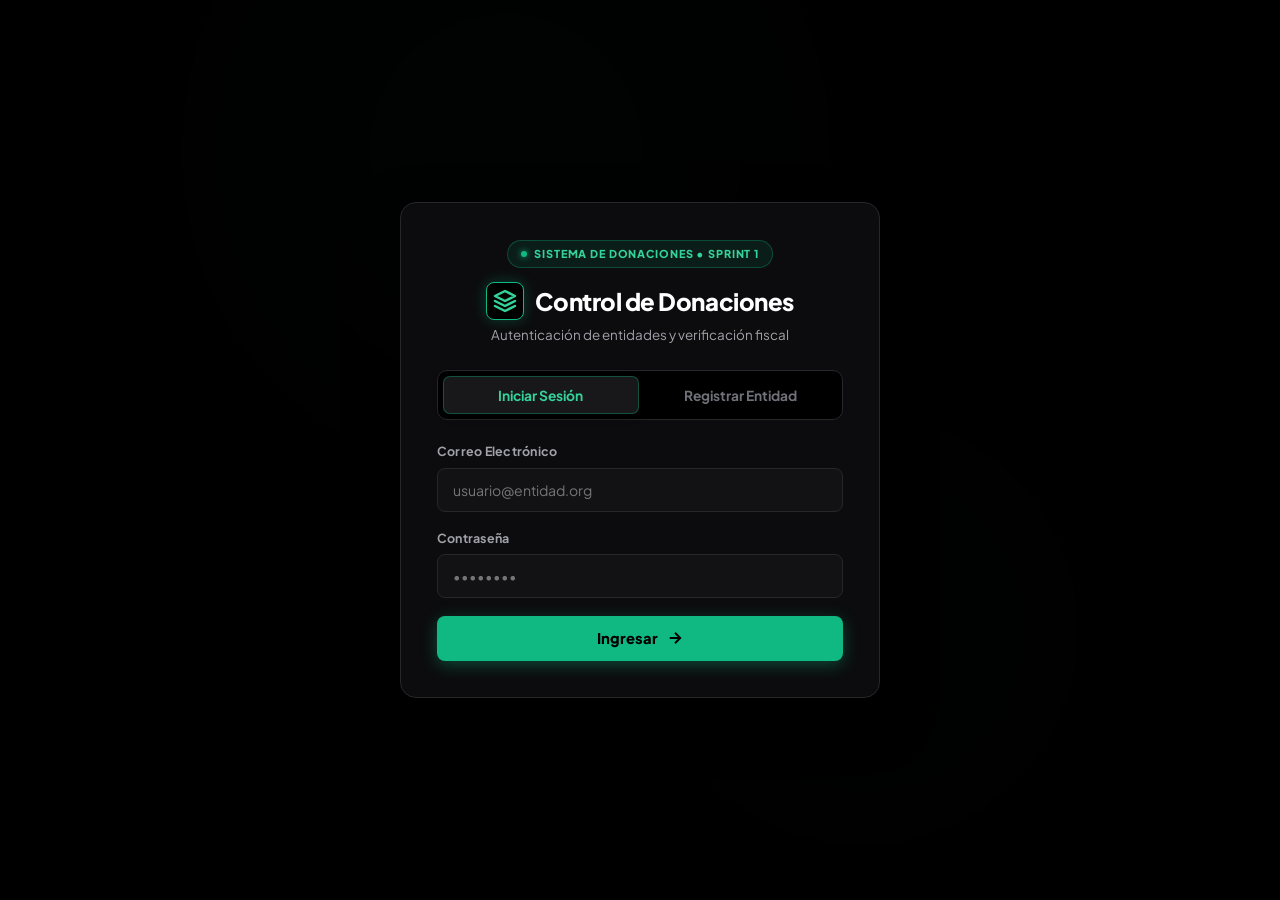
==== commit 7cfa11f6: "feat: simplificar post-login a cartel de usuario registrado (Sprint 1) con paleta blanco, negro y ve" ====
--- a/src/main/resources/static/index.html
+++ b/src/main/resources/static/index.html
@@ -3,11 +3,11 @@
 <head>
   <meta charset="UTF-8">
   <meta name="viewport" content="width=device-width, initial-scale=1.0">
-  <title>SOLIDARIA | Sistema Corporativo de Donaciones</title>
+  <title>Sistema de Gestión de Donaciones</title>
   <link rel="stylesheet" href="/static/styles.css">
   <link rel="preconnect" href="https://fonts.googleapis.com">
   <link rel="preconnect" href="https://fonts.gstatic.com" crossorigin>
-  <link href="https://fonts.googleapis.com/css2?family=Plus+Jakarta+Sans:wght@300;400;500;600;700;800&family=JetBrains+Mono:wght@400;500;600;700&display=swap" rel="stylesheet">
+  <link href="https://fonts.googleapis.com/css2?family=Plus+Jakarta+Sans:wght@400;500;600;700;800&family=JetBrains+Mono:wght@400;500;600;700&display=swap" rel="stylesheet">
 </head>
 <body class="dark-theme">
 
@@ -19,17 +19,17 @@
       <div class="brand-header">
         <div class="corp-top-badge">
           <span class="corp-dot"></span>
-          <span>SISTEMA INTEGRAL DE DONACIONES &bull; SEGURIDAD TLS 1.3</span>
+          <span>SISTEMA DE DONACIONES &bull; SPRINT 1</span>
         </div>
         <div class="brand-corp-logo">
           <div class="corp-icon-box">
-            <svg width="24" height="24" viewBox="0 0 24 24" fill="none" stroke="currentColor" stroke-width="2.2" stroke-linecap="round" stroke-linejoin="round">
+            <svg width="24" height="24" viewBox="0 0 24 24" fill="none" stroke="currentColor" stroke-width="2.5" stroke-linecap="round" stroke-linejoin="round">
               <path d="M12 2L2 7l10 5 10-5-10-5zM2 17l10 5 10-5M2 12l10 5 10-5"/>
             </svg>
           </div>
-          <h1 class="brand-title">SOLIDARIA ENTERPRISE</h1>
-        </div>
-        <p class="brand-subtitle">Plataforma Institucional de Recaudación y Cumplimiento Fiscal</p>
+          <h1 class="brand-title">Control de Donaciones</h1>
+        </div>
+        <p class="brand-subtitle">Autenticación de entidades y verificación fiscal</p>
       </div>
 
       <div class="glass-tabs">
@@ -37,46 +37,46 @@
           Iniciar Sesión
         </button>
         <button id="tab-register-btn" class="glass-tab-btn" onclick="switchAuthTab('register')">
-          Registro Institucional
+          Registrar Entidad
         </button>
       </div>
 
       <form id="form-login" onsubmit="handleLoginSubmit(event)">
         <div class="form-group">
-          <label for="login-email">Correo Corporativo / Usuario</label>
-          <input type="email" id="login-email" class="glass-input" placeholder="nombre@empresa.com" required>
-        </div>
-
-        <div class="form-group">
-          <label for="login-password">Contraseña de Seguridad</label>
+          <label for="login-email">Correo Electrónico</label>
+          <input type="email" id="login-email" class="glass-input" placeholder="usuario@entidad.org" required>
+        </div>
+
+        <div class="form-group">
+          <label for="login-password">Contraseña</label>
           <input type="password" id="login-password" class="glass-input" placeholder="••••••••" required>
         </div>
 
         <button type="submit" id="btn-submit-login" class="btn-primary-glass">
-          <span>Acceder al Sistema</span>
-          <svg width="18" height="18" viewBox="0 0 24 24" fill="none" stroke="currentColor" stroke-width="2"><path d="M5 12h14M12 5l7 7-7 7"/></svg>
+          <span>Ingresar</span>
+          <svg width="18" height="18" viewBox="0 0 24 24" fill="none" stroke="currentColor" stroke-width="2.5"><path d="M5 12h14M12 5l7 7-7 7"/></svg>
         </button>
       </form>
 
       <form id="form-register" class="hidden" onsubmit="handleRegisterSubmit(event)">
         <div class="form-group">
-          <label for="reg-legal-name">Razón Social / Denominación Legal *</label>
-          <input type="text" id="reg-legal-name" class="glass-input" placeholder="Nombre oficial según cédula fiscal" required>
+          <label for="reg-legal-name">Razón Social o Nombre Legal *</label>
+          <input type="text" id="reg-legal-name" class="glass-input" placeholder="Nombre legal de la entidad" required>
         </div>
 
         <div class="form-group">
           <label for="reg-rfc">Registro Federal de Contribuyentes (RFC) *</label>
           <input type="text" id="reg-rfc" class="glass-input uppercase-input font-mono" placeholder="GOMR820512A12 o FDS850101XYZ" maxlength="13" required>
-          <span class="field-hint">Obligatorio: 12 caracteres (persona moral) o 13 (persona física).</span>
-        </div>
-
-        <div class="form-group">
-          <label>Clasificación de Persona Moral *</label>
+          <span class="field-hint">Obligatorio: 12 o 13 caracteres alfanuméricos.</span>
+        </div>
+
+        <div class="form-group">
+          <label>Tipo de Entidad *</label>
           <div class="entity-type-selector">
             <label class="entity-radio-card active">
               <input type="radio" name="reg_entity_type" value="EMPRESA DONANTE" checked onchange="updateEntitySelection(this)">
               <div class="radio-card-content">
-                <svg width="20" height="20" viewBox="0 0 24 24" fill="none" stroke="currentColor" stroke-width="2"><rect x="4" y="2" width="16" height="20" rx="2" ry="2"/><path d="M9 22v-4h6v4M8 6h.01M16 6h.01M12 6h.01M12 10h.01M12 14h.01M16 10h.01M16 14h.01M8 10h.01M8 14h.01"/></svg>
+                <svg width="18" height="18" viewBox="0 0 24 24" fill="none" stroke="currentColor" stroke-width="2"><rect x="4" y="2" width="16" height="20" rx="2" ry="2"/><path d="M9 22v-4h6v4M8 6h.01M16 6h.01M12 6h.01M12 10h.01M12 14h.01M16 10h.01M16 14h.01M8 10h.01M8 14h.01"/></svg>
                 <span class="card-title">Empresa Donante</span>
               </div>
             </label>
@@ -84,7 +84,7 @@
             <label class="entity-radio-card">
               <input type="radio" name="reg_entity_type" value="ORGANIZACION_SOCIAL" onchange="updateEntitySelection(this)">
               <div class="radio-card-content">
-                <svg width="20" height="20" viewBox="0 0 24 24" fill="none" stroke="currentColor" stroke-width="2"><path d="M17 21v-2a4 4 0 0 0-4-4H5a4 4 0 0 0-4 4v2"/><circle cx="9" cy="7" r="4"/><path d="M23 21v-2a4 4 0 0 0-3-3.87"/><path d="M16 3.13a4 4 0 0 1 0 7.75"/></svg>
+                <svg width="18" height="18" viewBox="0 0 24 24" fill="none" stroke="currentColor" stroke-width="2"><path d="M17 21v-2a4 4 0 0 0-4-4H5a4 4 0 0 0-4 4v2"/><circle cx="9" cy="7" r="4"/><path d="M23 21v-2a4 4 0 0 0-3-3.87"/><path d="M16 3.13a4 4 0 0 1 0 7.75"/></svg>
                 <span class="card-title">Organización Social</span>
               </div>
             </label>
@@ -93,11 +93,11 @@
 
         <div class="form-row-2">
           <div class="form-group">
-            <label for="reg-name">Representante Autorizado *</label>
+            <label for="reg-name">Representante *</label>
             <input type="text" id="reg-name" class="glass-input" placeholder="Nombre completo" required>
           </div>
           <div class="form-group">
-            <label for="reg-role">Perfil Operativo *</label>
+            <label for="reg-role">Rol *</label>
             <select id="reg-role" class="glass-select">
               <option value="DONANTE" selected>DONANTE</option>
               <option value="BENEFICIARIO">BENEFICIARIO</option>
@@ -106,18 +106,18 @@
         </div>
 
         <div class="form-group">
-          <label for="reg-email">Correo Corporativo *</label>
-          <input type="email" id="reg-email" class="glass-input" placeholder="contacto@empresa.com" required>
-        </div>
-
-        <div class="form-group">
-          <label for="reg-password">Contraseña Corporativa (mínimo 6 caracteres) *</label>
+          <label for="reg-email">Correo Electrónico *</label>
+          <input type="email" id="reg-email" class="glass-input" placeholder="correo@entidad.org" required>
+        </div>
+
+        <div class="form-group">
+          <label for="reg-password">Contraseña (mínimo 6 caracteres) *</label>
           <input type="password" id="reg-password" class="glass-input" minlength="6" placeholder="••••••••" required>
         </div>
 
         <button type="submit" id="btn-submit-register" class="btn-primary-glass">
-          <span>Registrar Entidad</span>
-          <svg width="18" height="18" viewBox="0 0 24 24" fill="none" stroke="currentColor" stroke-width="2"><path d="M5 12h14M12 5l7 7-7 7"/></svg>
+          <span>Registrar Cuenta</span>
+          <svg width="18" height="18" viewBox="0 0 24 24" fill="none" stroke="currentColor" stroke-width="2.5"><path d="M5 12h14M12 5l7 7-7 7"/></svg>
         </button>
       </form>
 
@@ -127,341 +127,56 @@
   </section>
 
   <div id="app-view" class="app-layout hidden">
-    <header class="glass-navbar">
-      <div class="nav-container">
-        <div class="nav-brand">
-          <div class="brand-symbol-corp">
-            <svg width="22" height="22" viewBox="0 0 24 24" fill="none" stroke="currentColor" stroke-width="2.2" stroke-linecap="round" stroke-linejoin="round">
-              <path d="M12 2L2 7l10 5 10-5-10-5zM2 17l10 5 10-5M2 12l10 5 10-5"/>
-            </svg>
-          </div>
-          <div class="brand-text">
-            <strong>SOLIDARIA</strong>
-            <span class="brand-corp-tag">Enterprise Gov & Tax Compliance</span>
-          </div>
-        </div>
-
-        <nav class="nav-links">
-          <button class="nav-link-btn active" onclick="scrollToSection('donar')">
-            <svg width="15" height="15" viewBox="0 0 24 24" fill="none" stroke="currentColor" stroke-width="2"><path d="M12 1v22M17 5H9.5a3.5 3.5 0 0 0 0 7h5a3.5 3.5 0 0 1 0 7H6"/></svg>
-            <span>Aportaciones</span>
+    <div class="cartel-wrapper">
+      <div class="glass-card cartel-card">
+        <div class="cartel-icon-box">
+          <svg width="42" height="42" viewBox="0 0 24 24" fill="none" stroke="currentColor" stroke-width="2.8" stroke-linecap="round" stroke-linejoin="round">
+            <path d="M20 6L9 17l-5-5"/>
+          </svg>
+        </div>
+
+        <div class="cartel-badge">SPRINT 1 &bull; AUTENTICACIÓN VERIFICADA</div>
+        <h1 class="cartel-title">Usuario registrado</h1>
+        <p class="cartel-subtitle">Sesión activa con credenciales válidas y verificación de estado.</p>
+
+        <div class="cartel-details-box">
+          <div class="cartel-row">
+            <span class="cartel-label">Nombre del Representante:</span>
+            <strong id="card-user-name" class="cartel-value">-</strong>
+          </div>
+          <div class="cartel-row">
+            <span class="cartel-label">Correo Electrónico:</span>
+            <strong id="card-user-email" class="cartel-value">-</strong>
+          </div>
+          <div class="cartel-row">
+            <span class="cartel-label">RFC Registrado:</span>
+            <code id="card-user-rfc" class="font-mono text-emerald">-</code>
+          </div>
+          <div class="cartel-row">
+            <span class="cartel-label">Tipo de Entidad:</span>
+            <span id="card-user-entity" class="cartel-value">-</span>
+          </div>
+          <div class="cartel-row">
+            <span class="cartel-label">Rol en el Sistema:</span>
+            <span id="card-user-role" class="pill-role">-</span>
+          </div>
+          <div class="cartel-row">
+            <span class="cartel-label">Estado de la Cuenta:</span>
+            <span id="card-user-status" class="status-pill status-active">ACTIVO</span>
+          </div>
+        </div>
+
+        <div class="cartel-actions">
+          <button id="btn-card-admin" class="btn-secondary-glass hidden" onclick="openAdminPanelModal()">
+            <svg width="16" height="16" viewBox="0 0 24 24" fill="none" stroke="currentColor" stroke-width="2"><path d="M12 22s8-4 8-10V5l-8-3-8 3v7c0 6 8 10 8 10z"/></svg>
+            <span>Panel de Administración</span>
           </button>
-          <button class="nav-link-btn" onclick="openMyDonationsModal()">
-            <svg width="15" height="15" viewBox="0 0 24 24" fill="none" stroke="currentColor" stroke-width="2"><path d="M14 2H6a2 2 0 0 0-2 2v16a2 2 0 0 0 2 2h12a2 2 0 0 0 2-2V8z"/><polyline points="14 2 14 8 20 8"/></svg>
-            <span>Mis Registros</span>
+          <button class="btn-primary-glass" onclick="logout()">
+            <svg width="16" height="16" viewBox="0 0 24 24" fill="none" stroke="currentColor" stroke-width="2.5"><path d="M9 21H5a2 2 0 0 1-2-2V5a2 2 0 0 1 2-2h4M16 17l5-5-5-5M21 12H9"/></svg>
+            <span>Cerrar Sesión</span>
           </button>
-          <button id="btn-nav-admin" class="nav-link-btn admin-link-btn hidden" onclick="openAdminPanelModal()">
-            <svg width="15" height="15" viewBox="0 0 24 24" fill="none" stroke="currentColor" stroke-width="2"><path d="M12 22s8-4 8-10V5l-8-3-8 3v7c0 6 8 10 8 10z"/></svg>
-            <span>Consola de Auditoría</span>
-          </button>
-        </nav>
-
-        <div id="user-session-widget" class="session-widget">
-          <button id="user-avatar-btn" class="session-user-btn" onclick="toggleUserDropdown()" aria-label="Menú de usuario">
-            <div class="avatar-ring">
-              <span id="user-initials">DR</span>
-            </div>
-            <div class="user-meta-text">
-              <span id="user-display-name" class="user-name">Donante registrado</span>
-              <span id="user-display-role" class="user-role-badge">DONANTE</span>
-            </div>
-            <span class="status-indicator-dot"></span>
-          </button>
-
-          <div id="user-dropdown" class="glass-popover hidden">
-            <div class="popover-profile">
-              <div class="popover-badge-corp">SESIÓN INSTITUCIONAL ACTIVA</div>
-              <strong id="dropdown-full-name">Donante registrado</strong>
-              <small id="dropdown-email">contacto@organizacion.org</small>
-              <div class="popover-meta-row">
-                <span id="dropdown-role-pill" class="pill-role">DONANTE</span>
-                <span id="dropdown-status-pill" class="pill-status">ACTIVO</span>
-              </div>
-              <div class="popover-entity-row">
-                <small>RFC FISCAL: <code id="dropdown-rfc" class="font-mono">-</code></small>
-              </div>
-            </div>
-            <div class="popover-separator"></div>
-            <button class="popover-menu-item" onclick="openMyDonationsModal()">
-              <svg width="16" height="16" viewBox="0 0 24 24" fill="none" stroke="currentColor" stroke-width="2"><path d="M14 2H6a2 2 0 0 0-2 2v16a2 2 0 0 0 2 2h12a2 2 0 0 0 2-2V8z"/><polyline points="14 2 14 8 20 8"/></svg>
-              <span>Libro de Donaciones</span>
-            </button>
-            <button id="btn-admin-panel" class="popover-menu-item admin-item hidden" onclick="openAdminPanelModal()">
-              <svg width="16" height="16" viewBox="0 0 24 24" fill="none" stroke="currentColor" stroke-width="2"><path d="M12 22s8-4 8-10V5l-8-3-8 3v7c0 6 8 10 8 10z"/></svg>
-              <span>Consola Administrativa</span>
-            </button>
-            <div class="popover-separator"></div>
-            <button class="popover-menu-item danger-item" onclick="logout()">
-              <svg width="16" height="16" viewBox="0 0 24 24" fill="none" stroke="currentColor" stroke-width="2"><path d="M9 21H5a2 2 0 0 1-2-2V5a2 2 0 0 1 2-2h4M16 17l5-5-5-5M21 12H9"/></svg>
-              <span>Cerrar Sesión</span>
-            </button>
-          </div>
-        </div>
-      </div>
-    </header>
-
-    <main class="main-content" id="donar">
-      <div class="kpi-dashboard-grid">
-        <section class="glass-card kpi-card">
-          <div class="kpi-header">
-            <span class="kpi-label">FONDO TOTAL RECAUDADO</span>
-            <span class="kpi-tag success">OBJETIVO ACTIVO</span>
-          </div>
-          <div class="kpi-value-row">
-            <strong id="stat-total" class="kpi-highlight">$0.00</strong>
-            <span class="kpi-subtext">Meta Institucional: $5,000.00 USD</span>
-          </div>
-          <div class="glass-progress-bar">
-            <div id="progress-bar-fill" class="glass-progress-fill" style="width: 0%"></div>
-          </div>
-        </section>
-
-        <section class="glass-card kpi-card">
-          <div class="kpi-header">
-            <span class="kpi-label">TRANSACCIONES AUDITADAS</span>
-            <span class="kpi-tag neutral">REGISTRO INMUTABLE</span>
-          </div>
-          <div class="kpi-value-row">
-            <strong id="stat-count" class="kpi-highlight">0</strong>
-            <span class="kpi-subtext">Aportaciones registradas en sistema</span>
-          </div>
-          <div class="kpi-compliance-note">
-            <span class="corp-dot"></span>
-            <span>Trazabilidad RNF02 100% garantizada</span>
-          </div>
-        </section>
-
-        <section class="glass-card kpi-card">
-          <div class="kpi-header">
-            <span class="kpi-label">ESTÁNDAR DE SEGURIDAD</span>
-            <span class="kpi-tag success">CONFORME OWASP</span>
-          </div>
-          <div class="kpi-value-row">
-            <strong class="kpi-highlight-sm font-mono">SHA-256 + JWT</strong>
-            <span class="kpi-subtext">Políticas RBAC / Control Anti-Fuerza Bruta</span>
-          </div>
-          <div class="kpi-compliance-note">
-            <span class="corp-dot"></span>
-            <span>Validación Fiscal SAT / Cédula RFC</span>
-          </div>
-        </section>
-      </div>
-
-      <section class="glass-card donation-card">
-        <div class="donor-context-banner">
-          <div class="context-info">
-            <span class="context-eyebrow">Entidad Emisora:</span>
-            <strong id="banner-user-name">Donante registrado</strong>
-            <span id="banner-entity-info" class="entity-badge">ENTIDAD REGISTRADA</span>
-          </div>
-          <div class="context-email">
-            <span class="corp-compliance-badge">VERIFICACIÓN SAT</span>
-            <span id="banner-user-rfc" class="font-mono text-neon">RFC: -</span>
-          </div>
-        </div>
-
-        <form id="donation-form" onsubmit="handleDonationSubmit(event)">
-          <div class="form-section">
-            <label class="form-section-title">
-              <span class="step-num">1</span>
-              <span>Seleccione el Programa Institucional Destino</span>
-            </label>
-            <input type="hidden" id="selected-cause-input" value="Educación para Niños">
-            <div class="causes-grid">
-              <div class="cause-card active" data-cause="Educación para Niños">
-                <div class="cause-corp-icon">
-                  <svg width="22" height="22" viewBox="0 0 24 24" fill="none" stroke="currentColor" stroke-width="2"><path d="M22 10v6M2 10l10-5 10 5-10 5z"/><path d="M6 12v5c3 3 9 3 12 0v-5"/></svg>
-                </div>
-                <div class="cause-details">
-                  <strong>Educación para Niños</strong>
-                  <small>Becas de excelencia y equipamiento</small>
-                </div>
-              </div>
-
-              <div class="cause-card" data-cause="Refugio Animal">
-                <div class="cause-corp-icon">
-                  <svg width="22" height="22" viewBox="0 0 24 24" fill="none" stroke="currentColor" stroke-width="2"><path d="M12 22s8-4 8-10V5l-8-3-8 3v7c0 6 8 10 8 10z"/><path d="M9 12l2 2 4-4"/></svg>
-                </div>
-                <div class="cause-details">
-                  <strong>Refugio Animal</strong>
-                  <small>Rescate y asistencia veterinaria</small>
-                </div>
-              </div>
-
-              <div class="cause-card" data-cause="Reforestación y Clima">
-                <div class="cause-corp-icon">
-                  <svg width="22" height="22" viewBox="0 0 24 24" fill="none" stroke="currentColor" stroke-width="2"><path d="M12 2L7 12h10l-5-10z"/><path d="M12 12v10"/><path d="M5 22h14"/></svg>
-                </div>
-                <div class="cause-details">
-                  <strong>Reforestación y Clima</strong>
-                  <small>Mitigación de huella de carbono</small>
-                </div>
-              </div>
-
-              <div class="cause-card" data-cause="Comedores Comunitarios">
-                <div class="cause-corp-icon">
-                  <svg width="22" height="22" viewBox="0 0 24 24" fill="none" stroke="currentColor" stroke-width="2"><path d="M18 8h1a4 4 0 0 1 0 8h-1M2 8h16v9a4 4 0 0 1-4 4H6a4 4 0 0 1-4-4V8zM6 1v3M10 1v3M14 1v3"/></svg>
-                </div>
-                <div class="cause-details">
-                  <strong>Comedores Comunitarios</strong>
-                  <small>Seguridad alimentaria comunitaria</small>
-                </div>
-              </div>
-            </div>
-          </div>
-
-          <div class="form-section">
-            <label class="form-section-title">
-              <span class="step-num">2</span>
-              <span>Importe de la Aportación (USD)</span>
-            </label>
-            <div class="amounts-grid">
-              <button type="button" class="amount-pill" data-val="10">$10.00</button>
-              <button type="button" class="amount-pill active" data-val="25">$25.00</button>
-              <button type="button" class="amount-pill" data-val="50">$50.00</button>
-              <button type="button" class="amount-pill" data-val="100">$100.00</button>
-            </div>
-            <div class="custom-amount-input-box">
-              <span class="currency-prefix">$</span>
-              <input type="number" id="custom-amount-input" class="custom-amount-field" min="1" step="any" value="25" placeholder="Monto personalizado">
-              <span class="currency-suffix">USD</span>
-            </div>
-          </div>
-
-          <div class="form-section">
-            <label class="form-section-title">
-              <span class="step-num">3</span>
-              <span>Modalidad de Pago Corporativo</span>
-            </label>
-            <div class="payment-grid">
-              <label class="payment-card active">
-                <input type="radio" name="payment_method" value="tarjeta" checked>
-                <div class="payment-card-content">
-                  <svg width="20" height="20" viewBox="0 0 24 24" fill="none" stroke="currentColor" stroke-width="2"><rect x="1" y="4" width="22" height="16" rx="2" ry="2"/><line x1="1" y1="10" x2="23" y2="10"/></svg>
-                  <span>Tarjeta Corporativa</span>
-                </div>
-              </label>
-              <label class="payment-card">
-                <input type="radio" name="payment_method" value="paypal">
-                <div class="payment-card-content">
-                  <svg width="20" height="20" viewBox="0 0 24 24" fill="none" stroke="currentColor" stroke-width="2"><path d="M7 14h10l2-8H5l2 8z"/><path d="M7 14l-2 7h5l1-4h3a5 5 0 0 0 5-5"/></svg>
-                  <span>PayPal Enterprise</span>
-                </div>
-              </label>
-              <label class="payment-card">
-                <input type="radio" name="payment_method" value="transferencia">
-                <div class="payment-card-content">
-                  <svg width="20" height="20" viewBox="0 0 24 24" fill="none" stroke="currentColor" stroke-width="2"><path d="M3 21h18M3 10h18M5 10v11M19 10v11M9 10v11M15 10v11M12 2l10 5H2l10-5z"/></svg>
-                  <span>Transferencia SPEI</span>
-                </div>
-              </label>
-            </div>
-
-            <div id="card-fields" class="simulated-card-glass">
-              <div class="form-row-2">
-                <div>
-                  <label class="sub-label">Número de Tarjeta (Entorno Simulado)</label>
-                  <input type="text" class="glass-input-sm font-mono" value="•••• •••• •••• 4242" readonly>
-                </div>
-                <div class="form-row-2">
-                  <div>
-                    <label class="sub-label">Vigencia</label>
-                    <input type="text" class="glass-input-sm font-mono" value="12/28" readonly>
-                  </div>
-                  <div>
-                    <label class="sub-label">CVC</label>
-                    <input type="text" class="glass-input-sm font-mono" value="888" readonly>
-                  </div>
-                </div>
-              </div>
-            </div>
-          </div>
-
-          <div class="form-section">
-            <label class="glass-checkbox">
-              <input type="checkbox" id="tax-deductible-check" onchange="toggleRfcField()">
-              <span>Generar Comprobante Fiscal Deducible de Impuestos (CFDI / RFC)</span>
-            </label>
-            <div id="rfc-field-group" class="hidden" style="margin-top: 0.75rem;">
-              <input type="text" id="donor-rfc" class="glass-input uppercase-input font-mono" placeholder="RFC Fiscal (ej. GOMR820512A12)" maxlength="13">
-              <span class="field-hint">Se incluirá en el registro inmutable de auditoría fiscal.</span>
-            </div>
-          </div>
-
-          <div class="form-section">
-            <label class="form-section-title">
-              <span class="step-num">4</span>
-              <span>Referencia o Mensaje Institucional (Opcional)</span>
-            </label>
-            <input type="text" id="donation-message" class="glass-input" placeholder="Referencia interna de contabilidad o mensaje institucional...">
-          </div>
-
-          <button type="submit" id="btn-donate-submit" class="btn-donate-glass">
-            <span>Completar Aportación de </span>
-            <strong id="btn-donation-amount-text" class="btn-amount-strong">$25.00 USD</strong>
-          </button>
-        </form>
-      </section>
-    </main>
-
-    <footer class="app-footer">
-      <div class="footer-corp-row">
-        <span>SOLIDARIA &bull; Sistema de Gestión y Cumplimiento Fiscal de Donaciones</span>
-        <span>Estándar OWASP Top 10 &bull; Auditoría Criptográfica SHA-256</span>
-      </div>
-    </footer>
-  </div>
-
-  <div id="receipt-modal" class="modal-backdrop hidden">
-    <div class="glass-card modal-box text-center">
-      <div class="success-icon-glow">
-        <svg width="32" height="32" viewBox="0 0 24 24" fill="none" stroke="currentColor" stroke-width="2.5"><path d="M20 6L9 17l-5-5"/></svg>
-      </div>
-      <h2 class="modal-title">Comprobante Digital de Donación</h2>
-      <p class="modal-subtitle">Aportación registrada satisfactoriamente en el libro mayor.</p>
-
-      <div class="receipt-summary-box">
-        <div class="receipt-row">
-          <span>Identidad Donante:</span>
-          <strong id="rec-donor-name">Donante registrado</strong>
-        </div>
-        <div class="receipt-row">
-          <span>Correo Registrado:</span>
-          <strong id="rec-donor-email">-</strong>
-        </div>
-        <div class="receipt-row">
-          <span>RFC de Facturación:</span>
-          <strong id="rec-rfc" class="font-mono text-neon">-</strong>
-        </div>
-        <div class="receipt-row">
-          <span>Programa Asignado:</span>
-          <strong id="rec-cause">-</strong>
-        </div>
-        <div class="receipt-row">
-          <span>Monto Recaudado:</span>
-          <strong id="rec-amount" class="text-emerald-lg">-</strong>
-        </div>
-        <div class="receipt-row">
-          <span>Folio Fiscal Auditoría:</span>
-          <code id="rec-id" class="badge-mono">#00</code>
-        </div>
-      </div>
-
-      <button class="btn-primary-glass" onclick="closeReceiptModal()">Cerrar Comprobante</button>
-    </div>
-  </div>
-
-  <div id="my-donations-modal" class="modal-backdrop hidden">
-    <div class="glass-card modal-box modal-wide">
-      <div class="modal-header">
-        <div class="modal-header-left">
-          <svg width="22" height="22" viewBox="0 0 24 24" fill="none" stroke="currentColor" stroke-width="2"><path d="M14 2H6a2 2 0 0 0-2 2v16a2 2 0 0 0 2 2h12a2 2 0 0 0 2-2V8z"/><polyline points="14 2 14 8 20 8"/></svg>
-          <h3>Historial Institucional de Donaciones</h3>
-        </div>
-        <button class="btn-close-modal" onclick="closeMyDonationsModal()">&times;</button>
-      </div>
-      <p class="modal-subtitle">Registro cronológico de aportaciones asociadas a la entidad.</p>
-      <div id="donations-list-container" class="glass-table-container"></div>
+        </div>
+      </div>
     </div>
   </div>
 
@@ -470,11 +185,11 @@
       <div class="modal-header">
         <div class="admin-header-title">
           <div class="admin-shield-icon">
-            <svg width="24" height="24" viewBox="0 0 24 24" fill="none" stroke="currentColor" stroke-width="2"><path d="M12 22s8-4 8-10V5l-8-3-8 3v7c0 6 8 10 8 10z"/></svg>
+            <svg width="22" height="22" viewBox="0 0 24 24" fill="none" stroke="currentColor" stroke-width="2"><path d="M12 22s8-4 8-10V5l-8-3-8 3v7c0 6 8 10 8 10z"/></svg>
           </div>
           <div>
-            <h3>Consola Directiva y Auditoría Fiscal</h3>
-            <span class="admin-subtitle">Control de Acceso RBAC, Aprobación de RFC y Trazabilidad RNF02</span>
+            <h3>Panel de Administración</h3>
+            <span class="admin-subtitle">Validación de Cuentas y Auditoría RNF02</span>
           </div>
         </div>
         <button class="btn-close-modal" onclick="closeAdminPanelModal()">&times;</button>
@@ -485,33 +200,33 @@
           Solicitudes RFC (<span id="admin-pending-count">0</span>)
         </button>
         <button id="tab-adm-users" class="admin-tab-btn" onclick="switchAdminSubTab('users')">
-          Directorio de Cuentas (<span id="admin-users-count">0</span>)
+          Directorio de Usuarios (<span id="admin-users-count">0</span>)
         </button>
         <button id="tab-adm-donations" class="admin-tab-btn" onclick="switchAdminSubTab('donations')">
-          Libro Mayor Donaciones (<span id="admin-donations-count">0</span>)
+          Donaciones (<span id="admin-donations-count">0</span>)
         </button>
         <button id="tab-adm-audit" class="admin-tab-btn" onclick="switchAdminSubTab('audit')">
-          Registro de Auditoría
+          Bitácora de Auditoría
         </button>
       </div>
 
       <div id="admin-pending-panel" class="admin-tab-content">
-        <p class="section-desc">Entidades con estado PENDIENTE esperando validación de RFC y aprobación de perfil.</p>
+        <p class="section-desc">Cuentas con estado PENDIENTE esperando validación de RFC.</p>
         <div id="admin-pending-container" class="glass-table-container"></div>
       </div>
 
       <div id="admin-users-panel" class="admin-tab-content hidden">
-        <p class="section-desc">Directorio general de entidades, representantes y estado de acceso.</p>
+        <p class="section-desc">Directorio general de usuarios y entidades registradas.</p>
         <div id="admin-users-container" class="glass-table-container"></div>
       </div>
 
       <div id="admin-donations-panel" class="admin-tab-content hidden">
-        <p class="section-desc">Registro centralizado de transacciones financieras con RFC fiscal asociado.</p>
+        <p class="section-desc">Registro global de donaciones.</p>
         <div id="admin-donations-container" class="glass-table-container"></div>
       </div>
 
       <div id="admin-audit-panel" class="admin-tab-content hidden">
-        <p class="section-desc">Pistas de auditoría inmutables (RNF02): autenticación, bloqueo por fuerza bruta y cambios de estado.</p>
+        <p class="section-desc">Pistas de auditoría inmutables (RNF02): autenticación y cambios de estado.</p>
         <div id="admin-audit-container" class="glass-table-container"></div>
       </div>
     </div>
@@ -522,12 +237,12 @@
       <div class="pending-icon-glow">
         <svg width="30" height="30" viewBox="0 0 24 24" fill="none" stroke="currentColor" stroke-width="2"><circle cx="12" cy="12" r="10"/><polyline points="12 6 12 12 16 14"/></svg>
       </div>
-      <h2 class="modal-title">Cuenta Institucional en Revisión</h2>
+      <h2 class="modal-title">Cuenta en Revisión</h2>
       <div class="pending-badge-row">
-        <span class="status-pill status-pending">ESTADO: PENDIENTE DE APROBACIÓN</span>
+        <span class="status-pill status-pending">ESTADO: PENDIENTE</span>
       </div>
       <p class="pending-explain">
-        Tu registro ha sido enviado exitosamente. Un administrador verificará la constancia RFC y los datos de la entidad para habilitar el acceso a recursos protegidos.
+        Tu registro ha sido enviado exitosamente. Un administrador validará tu RFC para activar tu acceso.
       </p>
       <button class="btn-primary-glass" onclick="closePendingAlertModal()">Entendido</button>
     </div>
--- a/static/styles.css
+++ b/static/styles.css
@@ -1,25 +1,18 @@
 :root {
   --font-sans: 'Plus Jakarta Sans', -apple-system, BlinkMacSystemFont, "Segoe UI", Roboto, sans-serif;
   --font-mono: 'JetBrains Mono', monospace;
-  --bg-dark: #080c14;
-  --bg-surface: rgba(15, 23, 42, 0.75);
-  --glass-border: rgba(148, 163, 184, 0.14);
-  --glass-border-subtle: rgba(255, 255, 255, 0.06);
-  --text-primary: #f8fafc;
-  --text-secondary: #94a3b8;
-  --text-muted: #64748b;
-  --text-light: #cbd5e1;
-  --corp-blue: #2563eb;
-  --corp-blue-light: #3b82f6;
-  --corp-blue-glow: rgba(37, 99, 235, 0.28);
-  --corp-navy: #1e293b;
-  --emerald-core: #10b981;
+  --bg-black: #000000;
+  --bg-card: #0c0c0e;
+  --bg-input: #121215;
+  --border-dark: #27272a;
+  --border-emerald: rgba(16, 185, 129, 0.35);
+  --emerald: #10b981;
+  --emerald-light: #34d399;
+  --emerald-dark: #059669;
   --emerald-glow: rgba(16, 185, 129, 0.25);
-  --amber-core: #f59e0b;
-  --glass-blur: blur(20px);
-  --shadow-glass: 0 20px 50px -12px rgba(0, 0, 0, 0.75), 0 0 1px 1px rgba(255, 255, 255, 0.06);
-  --shadow-card: 0 4px 20px -2px rgba(0, 0, 0, 0.5);
-  --radius-xs: 4px;
+  --text-white: #ffffff;
+  --text-secondary: #a1a1aa;
+  --text-muted: #71717a;
   --radius-sm: 8px;
   --radius-md: 12px;
   --radius-lg: 16px;
@@ -33,8 +26,8 @@
 
 body.dark-theme {
   font-family: var(--font-sans);
-  background-color: var(--bg-dark);
-  color: var(--text-primary);
+  background-color: var(--bg-black);
+  color: var(--text-white);
   min-height: 100vh;
   line-height: 1.5;
   overflow-x: hidden;
@@ -50,16 +43,9 @@
   font-family: var(--font-mono);
 }
 
-.text-neon {
-  color: #38bdf8;
-  text-shadow: 0 0 8px rgba(56, 189, 248, 0.35);
-}
-
-.text-emerald-lg {
-  color: #34d399;
-  font-size: 1.25rem;
-  font-weight: 800;
-  text-shadow: 0 0 10px rgba(52, 211, 153, 0.25);
+.text-emerald {
+  color: var(--emerald-light);
+  font-weight: 700;
 }
 
 .ambient-glow {
@@ -68,39 +54,37 @@
   filter: blur(140px);
   pointer-events: none;
   z-index: 0;
-  opacity: 0.28;
+  opacity: 0.18;
 }
 
 .glow-1 {
-  width: 600px;
-  height: 600px;
-  top: -120px;
-  left: 15%;
-  background: radial-gradient(circle, #1e3a8a 0%, transparent 70%);
-}
-
-.glow-2 {
   width: 500px;
   height: 500px;
+  top: -100px;
+  left: 20%;
+  background: radial-gradient(circle, #064e3b 0%, transparent 70%);
+}
+
+.glow-2 {
+  width: 450px;
+  height: 450px;
   bottom: 5%;
-  right: 10%;
-  background: radial-gradient(circle, #064e3b 0%, transparent 70%);
+  right: 15%;
+  background: radial-gradient(circle, #022c22 0%, transparent 70%);
 }
 
 .glass-card {
-  background: var(--bg-surface);
-  backdrop-filter: var(--glass-blur);
-  -webkit-backdrop-filter: var(--glass-blur);
-  border: 1px solid var(--glass-border);
+  background: var(--bg-card);
+  border: 1px solid var(--border-dark);
   border-radius: var(--radius-lg);
-  box-shadow: var(--shadow-glass);
+  box-shadow: 0 20px 50px rgba(0, 0, 0, 0.85);
   position: relative;
   z-index: 1;
-  transition: border-color 0.25s ease, box-shadow 0.25s ease;
+  transition: border-color 0.25s ease;
 }
 
 .glass-card:hover {
-  border-color: rgba(148, 163, 184, 0.24);
+  border-color: rgba(16, 185, 129, 0.4);
 }
 
 .auth-view-container {
@@ -136,12 +120,12 @@
   align-items: center;
   gap: 0.45rem;
   font-size: 0.68rem;
-  font-weight: 700;
+  font-weight: 800;
   letter-spacing: 0.08em;
   text-transform: uppercase;
-  color: #93c5fd;
-  background: rgba(37, 99, 235, 0.12);
-  border: 1px solid rgba(37, 99, 235, 0.28);
+  color: var(--emerald-light);
+  background: rgba(16, 185, 129, 0.1);
+  border: 1px solid rgba(16, 185, 129, 0.3);
   padding: 0.3rem 0.8rem;
   border-radius: 999px;
   margin-bottom: 0.85rem;
@@ -150,9 +134,9 @@
 .corp-dot {
   width: 6px;
   height: 6px;
-  background: #38bdf8;
+  background: var(--emerald);
   border-radius: 50%;
-  box-shadow: 0 0 6px #38bdf8;
+  box-shadow: 0 0 6px var(--emerald);
   display: inline-block;
 }
 
@@ -167,21 +151,21 @@
 .corp-icon-box {
   width: 38px;
   height: 38px;
-  background: linear-gradient(135deg, #1e3a8a 0%, #2563eb 100%);
-  border: 1px solid rgba(255, 255, 255, 0.15);
-  border-radius: var(--radius-sm);
-  display: flex;
-  align-items: center;
-  justify-content: center;
-  color: #ffffff;
-  box-shadow: 0 4px 12px rgba(37, 99, 235, 0.35);
+  background: #000000;
+  border: 1.5px solid var(--emerald);
+  border-radius: var(--radius-sm);
+  display: flex;
+  align-items: center;
+  justify-content: center;
+  color: var(--emerald-light);
+  box-shadow: 0 0 14px rgba(16, 185, 129, 0.3);
 }
 
 .brand-title {
-  font-size: 1.45rem;
+  font-size: 1.5rem;
   font-weight: 800;
   letter-spacing: -0.02em;
-  color: #ffffff;
+  color: var(--text-white);
 }
 
 .brand-subtitle {
@@ -192,8 +176,8 @@
 
 .glass-tabs {
   display: flex;
-  background: rgba(15, 23, 42, 0.7);
-  border: 1px solid var(--glass-border);
+  background: #000000;
+  border: 1px solid var(--border-dark);
   border-radius: 10px;
   padding: 0.3rem;
   margin-bottom: 1.4rem;
@@ -207,22 +191,22 @@
   border: none;
   font-family: inherit;
   font-size: 0.86rem;
-  font-weight: 600;
-  color: var(--text-secondary);
+  font-weight: 700;
+  color: var(--text-muted);
   border-radius: 7px;
   cursor: pointer;
   transition: all 0.2s ease;
 }
 
 .glass-tab-btn:hover {
-  color: #ffffff;
+  color: var(--text-white);
 }
 
 .glass-tab-btn.active {
-  background: rgba(37, 99, 235, 0.2);
-  color: #ffffff;
-  border: 1px solid rgba(59, 130, 246, 0.35);
-  box-shadow: 0 2px 8px rgba(0, 0, 0, 0.25);
+  background: #18181b;
+  color: var(--emerald-light);
+  border: 1px solid rgba(16, 185, 129, 0.35);
+  box-shadow: 0 2px 8px rgba(0, 0, 0, 0.4);
 }
 
 .form-group {
@@ -232,9 +216,9 @@
 .form-group label {
   display: block;
   font-size: 0.78rem;
-  font-weight: 600;
+  font-weight: 700;
   letter-spacing: 0.02em;
-  color: var(--text-light);
+  color: var(--text-secondary);
   margin-bottom: 0.4rem;
 }
 
@@ -248,10 +232,10 @@
 .glass-input, .glass-select {
   width: 100%;
   padding: 0.75rem 0.95rem;
-  background: rgba(15, 23, 42, 0.6);
-  border: 1px solid var(--glass-border);
-  border-radius: var(--radius-sm);
-  color: var(--text-primary);
+  background: var(--bg-input);
+  border: 1px solid var(--border-dark);
+  border-radius: var(--radius-sm);
+  color: var(--text-white);
   font-family: inherit;
   font-size: 0.88rem;
   outline: none;
@@ -259,9 +243,9 @@
 }
 
 .glass-input:focus, .glass-select:focus {
-  border-color: var(--corp-blue-light);
-  background: rgba(15, 23, 42, 0.85);
-  box-shadow: 0 0 0 3px var(--corp-blue-glow);
+  border-color: var(--emerald);
+  background: #18181b;
+  box-shadow: 0 0 0 3px var(--emerald-glow);
 }
 
 .glass-select {
@@ -269,7 +253,7 @@
 }
 
 .glass-select option {
-  background: #0f172a;
+  background: #000000;
   color: #ffffff;
 }
 
@@ -295,8 +279,8 @@
   align-items: center;
   justify-content: center;
   padding: 0.75rem 0.6rem;
-  background: rgba(15, 23, 42, 0.5);
-  border: 1.5px solid var(--glass-border);
+  background: var(--bg-input);
+  border: 1.5px solid var(--border-dark);
   border-radius: var(--radius-sm);
   cursor: pointer;
   transition: all 0.2s ease;
@@ -307,25 +291,29 @@
 }
 
 .entity-radio-card:hover {
-  border-color: rgba(148, 163, 184, 0.28);
+  border-color: rgba(16, 185, 129, 0.4);
 }
 
 .entity-radio-card.active {
-  border-color: var(--corp-blue-light);
-  background: rgba(37, 99, 235, 0.14);
-  box-shadow: 0 0 12px var(--corp-blue-glow);
+  border-color: var(--emerald);
+  background: rgba(16, 185, 129, 0.1);
+  box-shadow: 0 0 12px var(--emerald-glow);
 }
 
 .radio-card-content {
   display: flex;
   align-items: center;
   gap: 0.5rem;
+  color: var(--text-secondary);
+}
+
+.entity-radio-card.active .radio-card-content {
+  color: var(--text-white);
 }
 
 .card-title {
   font-size: 0.8rem;
   font-weight: 700;
-  color: #ffffff;
 }
 
 .btn-primary-glass {
@@ -335,31 +323,55 @@
   justify-content: center;
   gap: 0.5rem;
   padding: 0.85rem 1.35rem;
-  background: linear-gradient(135deg, #2563eb 0%, #1d4ed8 100%);
-  color: #ffffff;
-  border: 1px solid rgba(255, 255, 255, 0.15);
+  background: var(--emerald);
+  color: #000000;
+  border: none;
   border-radius: var(--radius-sm);
   font-family: inherit;
   font-size: 0.92rem;
+  font-weight: 800;
+  cursor: pointer;
+  box-shadow: 0 4px 16px rgba(16, 185, 129, 0.35);
+  transition: all 0.2s ease;
+  margin-top: 0.5rem;
+}
+
+.btn-primary-glass:hover {
+  background: var(--emerald-light);
+  box-shadow: 0 6px 22px rgba(16, 185, 129, 0.5);
+  transform: translateY(-1px);
+}
+
+.btn-primary-glass:active {
+  transform: translateY(0);
+}
+
+.btn-secondary-glass {
+  width: 100%;
+  display: flex;
+  align-items: center;
+  justify-content: center;
+  gap: 0.5rem;
+  padding: 0.85rem 1.35rem;
+  background: #18181b;
+  color: var(--text-white);
+  border: 1px solid var(--border-dark);
+  border-radius: var(--radius-sm);
+  font-family: inherit;
+  font-size: 0.88rem;
   font-weight: 700;
   cursor: pointer;
-  box-shadow: 0 4px 16px rgba(37, 99, 235, 0.4);
   transition: all 0.2s ease;
-  margin-top: 0.5rem;
-}
-
-.btn-primary-glass:hover {
-  background: linear-gradient(135deg, #3b82f6 0%, #2563eb 100%);
-  box-shadow: 0 6px 20px rgba(37, 99, 235, 0.55);
-  transform: translateY(-1px);
-}
-
-.btn-primary-glass:active {
-  transform: translateY(0);
+}
+
+.btn-secondary-glass:hover {
+  border-color: var(--emerald);
+  color: var(--emerald-light);
+  background: #202024;
 }
 
 .glass-alert-error {
-  background: rgba(244, 63, 94, 0.12);
+  background: rgba(244, 63, 94, 0.1);
   border: 1px solid rgba(244, 63, 94, 0.35);
   color: #fca5a5;
   padding: 0.8rem 1rem;
@@ -370,16 +382,15 @@
 }
 
 .glass-alert-success {
-  background: rgba(16, 185, 129, 0.12);
-  border: 1px solid rgba(16, 185, 129, 0.35);
-  color: #6ee7b7;
+  background: rgba(16, 185, 129, 0.1);
+  border: 1px solid var(--emerald);
+  color: var(--emerald-light);
   padding: 0.85rem 1rem;
   border-radius: var(--radius-sm);
   font-size: 0.88rem;
   margin-top: 1rem;
   text-align: center;
-  font-weight: 600;
-  letter-spacing: 0.01em;
+  font-weight: 700;
 }
 
 .app-layout {
@@ -390,734 +401,146 @@
   z-index: 2;
 }
 
-.glass-navbar {
-  background: rgba(8, 12, 20, 0.88);
-  backdrop-filter: var(--glass-blur);
-  -webkit-backdrop-filter: var(--glass-blur);
-  border-bottom: 1px solid var(--glass-border);
-  position: sticky;
-  top: 0;
-  z-index: 50;
-}
-
-.nav-container {
-  max-width: 1080px;
-  margin: 0 auto;
-  padding: 0.85rem 1.5rem;
-  display: flex;
-  align-items: center;
+.cartel-wrapper {
+  min-height: 100vh;
+  display: flex;
+  align-items: center;
+  justify-content: center;
+  padding: 2.5rem 1.25rem;
+  width: 100%;
+}
+
+.cartel-card {
+  width: 100%;
+  max-width: 520px;
+  padding: 2.75rem 2.25rem;
+  text-align: center;
+  border: 1px solid rgba(16, 185, 129, 0.35);
+  box-shadow: 0 25px 60px rgba(0, 0, 0, 0.9), 0 0 35px rgba(16, 185, 129, 0.12);
+  animation: floatAppear 0.3s cubic-bezier(0.16, 1, 0.3, 1);
+}
+
+.cartel-icon-box {
+  width: 76px;
+  height: 76px;
+  background: rgba(16, 185, 129, 0.1);
+  border: 2px solid var(--emerald);
+  border-radius: 50%;
+  display: inline-flex;
+  align-items: center;
+  justify-content: center;
+  color: var(--emerald-light);
+  margin-bottom: 1.25rem;
+  box-shadow: 0 0 25px rgba(16, 185, 129, 0.3);
+}
+
+.cartel-badge {
+  display: inline-block;
+  font-size: 0.68rem;
+  font-weight: 800;
+  letter-spacing: 0.08em;
+  text-transform: uppercase;
+  color: var(--emerald-light);
+  background: rgba(16, 185, 129, 0.1);
+  border: 1px solid rgba(16, 185, 129, 0.3);
+  padding: 0.3rem 0.85rem;
+  border-radius: 999px;
+  margin-bottom: 0.85rem;
+}
+
+.cartel-title {
+  font-size: 1.95rem;
+  font-weight: 800;
+  color: var(--text-white);
+  letter-spacing: -0.02em;
+}
+
+.cartel-subtitle {
+  font-size: 0.88rem;
+  color: var(--text-secondary);
+  margin-top: 0.4rem;
+  margin-bottom: 1.85rem;
+  line-height: 1.5;
+}
+
+.cartel-details-box {
+  background: #121215;
+  border: 1px solid var(--border-dark);
+  border-radius: var(--radius-md);
+  padding: 1rem 1.35rem;
+  text-align: left;
+  margin-bottom: 1.85rem;
+}
+
+.cartel-row {
+  display: flex;
   justify-content: space-between;
-}
-
-.nav-brand {
-  display: flex;
-  align-items: center;
-  gap: 0.65rem;
-}
-
-.brand-symbol-corp {
-  width: 32px;
-  height: 32px;
-  background: linear-gradient(135deg, #1e3a8a 0%, #2563eb 100%);
-  border: 1px solid rgba(255, 255, 255, 0.14);
-  border-radius: var(--radius-xs);
-  display: flex;
-  align-items: center;
-  justify-content: center;
-  color: #ffffff;
-}
-
-.brand-text {
+  align-items: center;
+  padding: 0.65rem 0;
+  border-bottom: 1px solid #1f1f23;
+  font-size: 0.86rem;
+}
+
+.cartel-row:last-child {
+  border-bottom: none;
+}
+
+.cartel-label {
+  color: var(--text-muted);
+  font-size: 0.82rem;
+}
+
+.cartel-value {
+  color: var(--text-white);
+}
+
+.cartel-actions {
   display: flex;
   flex-direction: column;
-}
-
-.brand-text strong {
-  font-size: 1.05rem;
-  font-weight: 800;
-  letter-spacing: 0.04em;
-  color: #ffffff;
-}
-
-.brand-corp-tag {
-  font-size: 0.62rem;
-  font-weight: 600;
-  text-transform: uppercase;
-  letter-spacing: 0.06em;
-  color: var(--text-muted);
-}
-
-.nav-links {
-  display: flex;
-  gap: 0.5rem;
-}
-
-.nav-link-btn {
-  display: inline-flex;
-  align-items: center;
-  gap: 0.45rem;
-  background: transparent;
-  border: none;
-  padding: 0.5rem 0.85rem;
-  border-radius: var(--radius-sm);
-  font-family: inherit;
-  font-size: 0.84rem;
-  font-weight: 600;
-  color: var(--text-secondary);
-  cursor: pointer;
-  transition: all 0.2s;
-}
-
-.nav-link-btn:hover {
-  color: #ffffff;
-  background: rgba(255, 255, 255, 0.05);
-}
-
-.nav-link-btn.active {
-  background: rgba(37, 99, 235, 0.15);
-  color: #93c5fd;
-  border: 1px solid rgba(37, 99, 235, 0.3);
-}
-
-.nav-link-btn.admin-link-btn {
-  background: rgba(245, 158, 11, 0.12);
-  color: #fcd34d;
-  border: 1px solid rgba(245, 158, 11, 0.3);
-}
-
-.session-widget {
-  position: relative;
-}
-
-.session-user-btn {
-  display: flex;
-  align-items: center;
-  gap: 0.6rem;
-  background: rgba(15, 23, 42, 0.65);
-  border: 1px solid var(--glass-border);
-  padding: 0.35rem 0.85rem 0.35rem 0.45rem;
-  border-radius: 999px;
-  cursor: pointer;
-  transition: all 0.2s;
-}
-
-.session-user-btn:hover {
-  border-color: rgba(148, 163, 184, 0.3);
-  background: rgba(15, 23, 42, 0.85);
-}
-
-.avatar-ring {
-  width: 28px;
-  height: 28px;
-  background: linear-gradient(135deg, #1e3a8a 0%, #2563eb 100%);
-  color: #ffffff;
-  border-radius: 50%;
-  display: flex;
-  align-items: center;
-  justify-content: center;
-  font-size: 0.72rem;
-  font-weight: 800;
-  letter-spacing: 0.02em;
-}
-
-.user-meta-text {
-  text-align: left;
-  display: flex;
-  flex-direction: column;
-}
-
-.user-name {
-  font-size: 0.82rem;
-  font-weight: 700;
-  color: #ffffff;
-}
-
-.user-role-badge {
-  font-size: 0.6rem;
-  font-weight: 700;
-  color: #38bdf8;
-  letter-spacing: 0.04em;
-}
-
-.status-indicator-dot {
-  width: 7px;
-  height: 7px;
-  background: #10b981;
-  border-radius: 50%;
-  box-shadow: 0 0 6px #10b981;
-}
-
-.glass-popover {
-  position: absolute;
-  top: calc(100% + 8px);
-  right: 0;
-  width: 280px;
-  background: rgba(11, 17, 30, 0.96);
-  backdrop-filter: var(--glass-blur);
-  -webkit-backdrop-filter: var(--glass-blur);
-  border: 1px solid var(--glass-border);
-  border-radius: var(--radius-md);
-  box-shadow: 0 20px 45px rgba(0, 0, 0, 0.8);
-  padding: 0.95rem 0.65rem;
-  z-index: 100;
-  animation: floatAppear 0.15s ease-out;
-}
-
-.popover-profile {
-  padding: 0.25rem 0.5rem 0.6rem;
-}
-
-.popover-badge-corp {
-  display: inline-block;
-  font-size: 0.6rem;
-  font-weight: 700;
-  letter-spacing: 0.05em;
-  color: #38bdf8;
-  background: rgba(56, 189, 248, 0.12);
-  border: 1px solid rgba(56, 189, 248, 0.25);
-  padding: 0.15rem 0.45rem;
-  border-radius: var(--radius-xs);
-  margin-bottom: 0.45rem;
-}
-
-.popover-profile strong {
-  display: block;
-  font-size: 0.92rem;
-  color: #ffffff;
-}
-
-.popover-profile small {
-  display: block;
-  color: var(--text-muted);
-  font-size: 0.76rem;
-}
-
-.popover-meta-row {
-  display: flex;
-  gap: 0.45rem;
-  margin: 0.45rem 0;
+  gap: 0.75rem;
 }
 
 .pill-role {
   font-size: 0.65rem;
-  font-weight: 700;
-  color: #93c5fd;
-  background: rgba(37, 99, 235, 0.15);
-  padding: 0.15rem 0.45rem;
+  font-weight: 800;
+  color: var(--emerald-light);
+  background: rgba(16, 185, 129, 0.12);
+  border: 1px solid rgba(16, 185, 129, 0.3);
+  padding: 0.18rem 0.5rem;
   border-radius: 4px;
 }
 
-.pill-status {
-  font-size: 0.65rem;
-  font-weight: 700;
-  color: #34d399;
-  background: rgba(16, 185, 129, 0.15);
-  padding: 0.15rem 0.45rem;
+.status-pill {
+  display: inline-block;
+  font-size: 0.68rem;
+  font-weight: 800;
+  padding: 0.18rem 0.55rem;
   border-radius: 4px;
-}
-
-.popover-entity-row {
-  margin-top: 0.35rem;
-  font-size: 0.72rem;
-  color: var(--text-light);
-}
-
-.popover-separator {
-  height: 1px;
-  background: var(--glass-border);
-  margin: 0.45rem 0;
-}
-
-.popover-menu-item {
-  width: 100%;
-  display: flex;
-  align-items: center;
-  gap: 0.55rem;
-  text-align: left;
-  background: transparent;
-  border: none;
-  padding: 0.55rem 0.65rem;
-  border-radius: 6px;
-  font-family: inherit;
-  font-size: 0.82rem;
-  color: var(--text-light);
-  cursor: pointer;
-  transition: all 0.15s;
-}
-
-.popover-menu-item:hover {
-  background: rgba(255, 255, 255, 0.06);
-  color: #ffffff;
-}
-
-.popover-menu-item.admin-item {
-  color: #fcd34d;
-  font-weight: 600;
-}
-
-.popover-menu-item.danger-item {
+  letter-spacing: 0.04em;
+}
+
+.status-active {
+  color: var(--emerald-light);
+  background: rgba(16, 185, 129, 0.12);
+  border: 1px solid rgba(16, 185, 129, 0.35);
+}
+
+.status-pending {
+  color: #fbbf24;
+  background: rgba(245, 158, 11, 0.12);
+  border: 1px solid rgba(245, 158, 11, 0.35);
+}
+
+.status-rejected {
   color: #f87171;
-}
-
-.main-content {
-  max-width: 860px;
-  margin: 2rem auto;
-  padding: 0 1.5rem;
-  width: 100%;
-}
-
-.kpi-dashboard-grid {
-  display: grid;
-  grid-template-columns: repeat(3, 1fr);
-  gap: 1rem;
-  margin-bottom: 1.5rem;
-}
-
-.kpi-card {
-  padding: 1.2rem 1.35rem;
-  border-radius: var(--radius-md);
-}
-
-.kpi-header {
-  display: flex;
-  justify-content: space-between;
-  align-items: center;
-  margin-bottom: 0.65rem;
-}
-
-.kpi-label {
-  font-size: 0.68rem;
-  font-weight: 700;
-  text-transform: uppercase;
-  letter-spacing: 0.06em;
-  color: var(--text-muted);
-}
-
-.kpi-tag {
-  font-size: 0.62rem;
-  font-weight: 700;
-  padding: 0.15rem 0.45rem;
-  border-radius: var(--radius-xs);
-  letter-spacing: 0.04em;
-}
-
-.kpi-tag.success {
-  background: rgba(16, 185, 129, 0.12);
-  color: #34d399;
-  border: 1px solid rgba(16, 185, 129, 0.28);
-}
-
-.kpi-tag.neutral {
-  background: rgba(56, 189, 248, 0.12);
-  color: #38bdf8;
-  border: 1px solid rgba(56, 189, 248, 0.28);
-}
-
-.kpi-value-row {
-  margin-bottom: 0.75rem;
-}
-
-.kpi-highlight {
-  display: block;
-  font-size: 1.65rem;
-  font-weight: 800;
-  color: #ffffff;
-  letter-spacing: -0.02em;
-}
-
-.kpi-highlight-sm {
-  display: block;
-  font-size: 1.15rem;
-  font-weight: 800;
-  color: #93c5fd;
-  letter-spacing: 0.02em;
-}
-
-.kpi-subtext {
-  font-size: 0.74rem;
-  color: var(--text-secondary);
-}
-
-.kpi-compliance-note {
-  display: flex;
-  align-items: center;
-  gap: 0.4rem;
-  font-size: 0.7rem;
-  color: var(--text-muted);
-}
-
-.glass-progress-bar {
-  width: 100%;
-  height: 6px;
-  background: rgba(255, 255, 255, 0.05);
-  border-radius: 999px;
-  overflow: hidden;
-  margin-top: 0.4rem;
-}
-
-.glass-progress-fill {
-  height: 100%;
-  background: linear-gradient(90deg, #2563eb 0%, #10b981 100%);
-  border-radius: 999px;
-  transition: width 0.4s ease;
-}
-
-.donation-card {
-  padding: 2.25rem;
-  border-radius: var(--radius-lg);
-}
-
-.donor-context-banner {
-  display: flex;
-  justify-content: space-between;
-  align-items: center;
-  background: rgba(15, 23, 42, 0.6);
-  border: 1px solid var(--glass-border);
-  border-radius: var(--radius-sm);
-  padding: 0.85rem 1.15rem;
-  margin-bottom: 1.75rem;
-}
-
-.context-eyebrow {
-  font-size: 0.72rem;
-  text-transform: uppercase;
-  letter-spacing: 0.05em;
-  color: var(--text-muted);
-  margin-right: 0.4rem;
-}
-
-.context-info strong {
-  font-size: 0.92rem;
-  color: #ffffff;
-}
-
-.entity-badge {
-  font-size: 0.65rem;
-  font-weight: 700;
-  background: rgba(37, 99, 235, 0.15);
-  color: #93c5fd;
-  border: 1px solid rgba(37, 99, 235, 0.3);
-  padding: 0.15rem 0.45rem;
-  border-radius: 4px;
-  margin-left: 0.45rem;
-}
-
-.context-email {
-  display: flex;
-  align-items: center;
-  gap: 0.65rem;
-}
-
-.corp-compliance-badge {
-  font-size: 0.62rem;
-  font-weight: 700;
-  letter-spacing: 0.05em;
-  background: rgba(16, 185, 129, 0.12);
-  color: #34d399;
-  border: 1px solid rgba(16, 185, 129, 0.25);
-  padding: 0.15rem 0.45rem;
-  border-radius: var(--radius-xs);
-}
-
-.form-section {
-  margin-bottom: 1.6rem;
-}
-
-.form-section-title {
-  display: flex;
-  align-items: center;
-  gap: 0.55rem;
-  font-size: 0.86rem;
-  font-weight: 700;
-  color: #ffffff;
-  margin-bottom: 0.75rem;
-}
-
-.step-num {
-  width: 22px;
-  height: 22px;
-  background: rgba(37, 99, 235, 0.2);
-  border: 1px solid rgba(59, 130, 246, 0.4);
-  color: #93c5fd;
-  border-radius: 50%;
-  display: flex;
-  align-items: center;
-  justify-content: center;
-  font-size: 0.72rem;
-  font-weight: 800;
-}
-
-.causes-grid {
-  display: grid;
-  grid-template-columns: repeat(2, 1fr);
-  gap: 0.75rem;
-}
-
-.cause-card {
-  display: flex;
-  align-items: center;
-  gap: 0.75rem;
-  padding: 0.85rem 1rem;
-  background: rgba(15, 23, 42, 0.5);
-  border: 1.5px solid var(--glass-border);
-  border-radius: var(--radius-sm);
-  cursor: pointer;
-  transition: all 0.2s ease;
-  user-select: none;
-}
-
-.cause-card:hover {
-  border-color: rgba(148, 163, 184, 0.28);
-}
-
-.cause-card.active {
-  border-color: var(--corp-blue-light);
-  background: rgba(37, 99, 235, 0.12);
-  box-shadow: 0 0 12px var(--corp-blue-glow);
-}
-
-.cause-corp-icon {
-  width: 36px;
-  height: 36px;
-  background: rgba(255, 255, 255, 0.04);
-  border: 1px solid var(--glass-border);
-  border-radius: var(--radius-xs);
-  display: flex;
-  align-items: center;
-  justify-content: center;
-  color: #93c5fd;
-  flex-shrink: 0;
-}
-
-.cause-card.active .cause-corp-icon {
-  background: rgba(37, 99, 235, 0.25);
-  border-color: rgba(59, 130, 246, 0.4);
-  color: #ffffff;
-}
-
-.cause-details strong {
-  display: block;
-  font-size: 0.85rem;
-  color: #ffffff;
-}
-
-.cause-details small {
-  display: block;
-  font-size: 0.72rem;
-  color: var(--text-muted);
-}
-
-.amounts-grid {
-  display: grid;
-  grid-template-columns: repeat(4, 1fr);
-  gap: 0.65rem;
-  margin-bottom: 0.75rem;
-}
-
-.amount-pill {
-  padding: 0.75rem 0.5rem;
-  background: rgba(15, 23, 42, 0.5);
-  border: 1.5px solid var(--glass-border);
-  border-radius: var(--radius-sm);
-  font-family: var(--font-mono);
-  font-size: 0.95rem;
-  font-weight: 700;
-  color: var(--text-light);
-  cursor: pointer;
-  transition: all 0.2s ease;
-}
-
-.amount-pill:hover {
-  border-color: rgba(148, 163, 184, 0.28);
-}
-
-.amount-pill.active {
-  border-color: var(--corp-blue-light);
-  background: var(--corp-blue);
-  color: #ffffff;
-  box-shadow: 0 0 14px var(--corp-blue-glow);
-}
-
-.custom-amount-input-box {
-  display: flex;
-  align-items: center;
-  background: rgba(15, 23, 42, 0.6);
-  border: 1px solid var(--glass-border);
-  border-radius: var(--radius-sm);
-  padding: 0.3rem 0.85rem;
-}
-
-.custom-amount-input-box:focus-within {
-  border-color: var(--corp-blue-light);
-  box-shadow: 0 0 0 3px var(--corp-blue-glow);
-}
-
-.currency-prefix {
-  font-size: 1rem;
-  font-weight: 700;
-  color: var(--text-muted);
-  margin-right: 0.4rem;
-}
-
-.custom-amount-field {
-  flex: 1;
-  border: none;
-  background: transparent;
-  color: #ffffff;
-  font-family: inherit;
-  font-size: 1rem;
-  font-weight: 700;
-  outline: none;
-  padding: 0.45rem 0;
-}
-
-.currency-suffix {
-  font-size: 0.72rem;
-  font-weight: 700;
-  color: #93c5fd;
-  background: rgba(37, 99, 235, 0.15);
-  padding: 0.25rem 0.5rem;
-  border-radius: 4px;
-}
-
-.payment-grid {
-  display: grid;
-  grid-template-columns: repeat(3, 1fr);
-  gap: 0.65rem;
-  margin-bottom: 0.85rem;
-}
-
-.payment-card {
-  display: flex;
-  align-items: center;
-  justify-content: center;
-  padding: 0.75rem 0.65rem;
-  background: rgba(15, 23, 42, 0.5);
-  border: 1.5px solid var(--glass-border);
-  border-radius: var(--radius-sm);
-  cursor: pointer;
-  transition: all 0.2s;
-}
-
-.payment-card input[type="radio"] {
-  display: none;
-}
-
-.payment-card-content {
-  display: flex;
-  align-items: center;
-  gap: 0.5rem;
-  font-size: 0.82rem;
-  font-weight: 600;
-  color: var(--text-light);
-}
-
-.payment-card:hover {
-  border-color: rgba(148, 163, 184, 0.28);
-}
-
-.payment-card.active {
-  border-color: var(--corp-blue-light);
-  background: rgba(37, 99, 235, 0.12);
-}
-
-.payment-card.active .payment-card-content {
-  color: #ffffff;
-}
-
-.simulated-card-glass {
-  background: rgba(15, 23, 42, 0.4);
-  border: 1px solid var(--glass-border);
-  border-radius: var(--radius-sm);
-  padding: 0.85rem 1rem;
-}
-
-.sub-label {
-  display: block;
-  font-size: 0.7rem;
-  font-weight: 600;
-  color: var(--text-muted);
-  margin-bottom: 0.25rem;
-}
-
-.glass-input-sm {
-  width: 100%;
-  padding: 0.45rem 0.65rem;
-  background: rgba(15, 23, 42, 0.6);
-  border: 1px solid var(--glass-border);
-  border-radius: 6px;
-  color: var(--text-light);
-  font-size: 0.82rem;
-  outline: none;
-}
-
-.glass-checkbox {
-  display: flex;
-  align-items: center;
-  gap: 0.65rem;
-  font-size: 0.84rem;
-  font-weight: 600;
-  color: var(--text-light);
-  cursor: pointer;
-  user-select: none;
-}
-
-.glass-checkbox input[type="checkbox"] {
-  width: 17px;
-  height: 17px;
-  accent-color: var(--corp-blue);
-  cursor: pointer;
-}
-
-.btn-donate-glass {
-  width: 100%;
-  padding: 1.05rem;
-  background: linear-gradient(135deg, #1d4ed8 0%, #059669 100%);
-  color: #ffffff;
-  border: 1px solid rgba(255, 255, 255, 0.18);
-  border-radius: var(--radius-sm);
-  font-family: inherit;
-  font-size: 1rem;
-  font-weight: 700;
-  cursor: pointer;
-  box-shadow: 0 4px 20px rgba(37, 99, 235, 0.35);
-  transition: all 0.2s ease;
-  margin-top: 1rem;
-}
-
-.btn-donate-glass:hover {
-  box-shadow: 0 6px 26px rgba(16, 185, 129, 0.45);
-  transform: translateY(-1px);
-}
-
-.btn-amount-strong {
-  color: #ffffff;
-}
-
-.app-footer {
-  text-align: center;
-  padding: 2.25rem 1.5rem;
-  font-size: 0.76rem;
-  color: var(--text-muted);
-  margin-top: auto;
-  border-top: 1px solid var(--glass-border);
-  background: rgba(8, 12, 20, 0.6);
-}
-
-.footer-corp-row {
-  max-width: 1080px;
-  margin: 0 auto;
-  display: flex;
-  justify-content: space-between;
-  align-items: center;
-  flex-wrap: wrap;
-  gap: 0.75rem;
+  background: rgba(244, 63, 94, 0.12);
+  border: 1px solid rgba(244, 63, 94, 0.35);
 }
 
 .modal-backdrop {
   position: fixed;
   inset: 0;
-  background: rgba(4, 7, 14, 0.8);
+  background: rgba(0, 0, 0, 0.88);
   backdrop-filter: blur(12px);
   -webkit-backdrop-filter: blur(12px);
   display: flex;
@@ -1135,10 +558,8 @@
   overflow-y: auto;
   padding: 2rem;
   border-radius: var(--radius-lg);
-}
-
-.modal-wide {
-  max-width: 820px;
+  background: var(--bg-card);
+  border: 1px solid var(--border-dark);
 }
 
 .modal-extra-wide {
@@ -1149,7 +570,7 @@
   text-align: center;
 }
 
-.success-icon-glow, .pending-icon-glow {
+.pending-icon-glow {
   width: 56px;
   height: 56px;
   border-radius: 50%;
@@ -1157,92 +578,45 @@
   align-items: center;
   justify-content: center;
   margin-bottom: 0.95rem;
-}
-
-.success-icon-glow {
-  background: rgba(16, 185, 129, 0.15);
-  border: 1px solid rgba(16, 185, 129, 0.4);
-  color: #34d399;
-  box-shadow: 0 0 16px rgba(16, 185, 129, 0.35);
-}
-
-.pending-icon-glow {
-  background: rgba(245, 158, 11, 0.15);
-  border: 1px solid rgba(245, 158, 11, 0.4);
+  background: rgba(245, 158, 11, 0.12);
+  border: 1.5px solid rgba(245, 158, 11, 0.4);
   color: #fbbf24;
-  box-shadow: 0 0 16px rgba(245, 158, 11, 0.3);
 }
 
 .modal-title {
   font-size: 1.35rem;
   font-weight: 800;
-  color: #ffffff;
-}
-
-.modal-subtitle {
-  font-size: 0.82rem;
-  color: var(--text-secondary);
-  margin-top: 0.25rem;
-  margin-bottom: 1.25rem;
-}
-
-.receipt-summary-box {
-  background: rgba(15, 23, 42, 0.6);
-  border: 1px solid var(--glass-border);
-  border-radius: var(--radius-md);
-  padding: 0.95rem 1.25rem;
-  text-align: left;
-  margin-bottom: 1.35rem;
-}
-
-.receipt-row {
+  color: var(--text-white);
+}
+
+.modal-header {
   display: flex;
   justify-content: space-between;
   align-items: center;
-  padding: 0.55rem 0;
-  border-bottom: 1px solid rgba(255, 255, 255, 0.05);
-  font-size: 0.85rem;
-}
-
-.receipt-row:last-child {
-  border-bottom: none;
-}
-
-.receipt-row span {
+  margin-bottom: 0.35rem;
+}
+
+.admin-header-title {
+  display: flex;
+  align-items: center;
+  gap: 0.75rem;
+}
+
+.admin-shield-icon {
+  width: 38px;
+  height: 38px;
+  background: #000000;
+  border: 1.5px solid var(--emerald);
+  border-radius: var(--radius-sm);
+  display: flex;
+  align-items: center;
+  justify-content: center;
+  color: var(--emerald-light);
+}
+
+.admin-subtitle {
+  font-size: 0.75rem;
   color: var(--text-muted);
-}
-
-.receipt-row strong {
-  color: #ffffff;
-}
-
-.badge-mono {
-  font-family: var(--font-mono);
-  font-size: 0.82rem;
-  background: rgba(255, 255, 255, 0.08);
-  padding: 0.2rem 0.5rem;
-  border-radius: 4px;
-  color: #ffffff;
-}
-
-.modal-header {
-  display: flex;
-  justify-content: space-between;
-  align-items: center;
-  margin-bottom: 0.35rem;
-}
-
-.modal-header-left {
-  display: flex;
-  align-items: center;
-  gap: 0.65rem;
-  color: #ffffff;
-}
-
-.modal-header h3 {
-  font-size: 1.25rem;
-  font-weight: 800;
-  color: #ffffff;
 }
 
 .btn-close-modal {
@@ -1261,15 +635,15 @@
 }
 
 .btn-close-modal:hover {
-  color: #ffffff;
-  background: rgba(255, 255, 255, 0.08);
+  color: var(--text-white);
+  background: #18181b;
 }
 
 .glass-table-container {
   overflow-x: auto;
-  border: 1px solid var(--glass-border);
-  border-radius: var(--radius-sm);
-  background: rgba(15, 23, 42, 0.55);
+  border: 1px solid var(--border-dark);
+  border-radius: var(--radius-sm);
+  background: #121215;
 }
 
 .glass-table {
@@ -1280,20 +654,20 @@
 }
 
 .glass-table th {
-  background: rgba(15, 23, 42, 0.85);
+  background: #000000;
   color: var(--text-muted);
   font-weight: 700;
   text-transform: uppercase;
   letter-spacing: 0.05em;
   font-size: 0.72rem;
   padding: 0.75rem 0.95rem;
-  border-bottom: 1px solid var(--glass-border);
+  border-bottom: 1px solid var(--border-dark);
 }
 
 .glass-table td {
   padding: 0.75rem 0.95rem;
-  border-bottom: 1px solid rgba(255, 255, 255, 0.05);
-  color: var(--text-light);
+  border-bottom: 1px solid #1f1f23;
+  color: var(--text-secondary);
 }
 
 .glass-table tr:last-child td {
@@ -1301,37 +675,14 @@
 }
 
 .glass-table tr:hover td {
-  background: rgba(255, 255, 255, 0.03);
-}
-
-.admin-header-title {
-  display: flex;
-  align-items: center;
-  gap: 0.75rem;
-}
-
-.admin-shield-icon {
-  width: 38px;
-  height: 38px;
-  background: linear-gradient(135deg, #78350f 0%, #d97706 100%);
-  border: 1px solid rgba(245, 158, 11, 0.4);
-  border-radius: var(--radius-sm);
-  display: flex;
-  align-items: center;
-  justify-content: center;
-  color: #ffffff;
-  box-shadow: 0 4px 12px rgba(245, 158, 11, 0.3);
-}
-
-.admin-subtitle {
-  font-size: 0.75rem;
-  color: var(--text-muted);
+  background: #18181b;
+  color: var(--text-white);
 }
 
 .admin-tabs-bar {
   display: flex;
-  background: rgba(15, 23, 42, 0.7);
-  border: 1px solid var(--glass-border);
+  background: #000000;
+  border: 1px solid var(--border-dark);
   border-radius: 8px;
   padding: 0.25rem;
   margin-bottom: 1.25rem;
@@ -1355,46 +706,19 @@
 }
 
 .admin-tab-btn:hover {
-  color: #ffffff;
+  color: var(--text-white);
 }
 
 .admin-tab-btn.active {
-  background: rgba(37, 99, 235, 0.2);
-  color: #ffffff;
-  border: 1px solid rgba(59, 130, 246, 0.35);
+  background: #18181b;
+  color: var(--emerald-light);
+  border: 1px solid rgba(16, 185, 129, 0.35);
 }
 
 .section-desc {
   font-size: 0.8rem;
   color: var(--text-secondary);
   margin-bottom: 0.95rem;
-}
-
-.status-pill {
-  display: inline-block;
-  font-size: 0.68rem;
-  font-weight: 800;
-  padding: 0.15rem 0.5rem;
-  border-radius: 4px;
-  letter-spacing: 0.04em;
-}
-
-.status-active {
-  color: #34d399;
-  background: rgba(16, 185, 129, 0.15);
-  border: 1px solid rgba(16, 185, 129, 0.35);
-}
-
-.status-pending {
-  color: #fbbf24;
-  background: rgba(245, 158, 11, 0.15);
-  border: 1px solid rgba(245, 158, 11, 0.35);
-}
-
-.status-rejected {
-  color: #f87171;
-  background: rgba(244, 63, 94, 0.15);
-  border: 1px solid rgba(244, 63, 94, 0.35);
 }
 
 .btn-action-sm {
@@ -1409,18 +733,18 @@
 }
 
 .btn-approve {
-  background: rgba(16, 185, 129, 0.2);
-  color: #34d399;
-  border: 1px solid rgba(16, 185, 129, 0.4);
+  background: rgba(16, 185, 129, 0.15);
+  color: var(--emerald-light);
+  border: 1px solid var(--emerald);
 }
 
 .btn-approve:hover {
-  background: #10b981;
-  color: #ffffff;
+  background: var(--emerald);
+  color: #000000;
 }
 
 .btn-reject {
-  background: rgba(244, 63, 94, 0.2);
+  background: rgba(244, 63, 94, 0.15);
   color: #f87171;
   border: 1px solid rgba(244, 63, 94, 0.4);
   margin-left: 0.35rem;
@@ -1437,7 +761,7 @@
 
 .pending-explain {
   font-size: 0.86rem;
-  color: var(--text-light);
+  color: var(--text-secondary);
   line-height: 1.5;
   margin-bottom: 1.35rem;
 }
@@ -1453,48 +777,29 @@
 }
 
 .toast {
-  background: rgba(11, 17, 30, 0.94);
-  backdrop-filter: blur(12px);
-  color: #ffffff;
+  background: #121215;
+  color: var(--text-white);
   padding: 0.85rem 1.25rem;
   border-radius: var(--radius-sm);
-  border: 1px solid var(--glass-border);
+  border: 1px solid var(--border-dark);
   font-size: 0.86rem;
   font-weight: 600;
-  box-shadow: 0 10px 30px rgba(0, 0, 0, 0.7);
+  box-shadow: 0 10px 30px rgba(0, 0, 0, 0.9);
   transition: all 0.3s ease;
 }
 
 .toast.toast-success {
-  border-color: rgba(16, 185, 129, 0.5);
+  border-color: var(--emerald);
+  color: var(--emerald-light);
 }
 
 .toast.toast-error {
   border-color: rgba(244, 63, 94, 0.5);
-}
-
-@media (max-width: 860px) {
-  .kpi-dashboard-grid {
+  color: #fca5a5;
+}
+
+@media (max-width: 680px) {
+  .entity-type-selector, .form-row-2 {
     grid-template-columns: 1fr;
   }
 }
-
-@media (max-width: 680px) {
-  .causes-grid, .entity-type-selector, .form-row-2 {
-    grid-template-columns: 1fr;
-  }
-  .amounts-grid {
-    grid-template-columns: repeat(2, 1fr);
-  }
-  .payment-grid {
-    grid-template-columns: 1fr;
-  }
-  .nav-container {
-    flex-wrap: wrap;
-    gap: 0.75rem;
-  }
-  .footer-corp-row {
-    flex-direction: column;
-    text-align: center;
-  }
-}
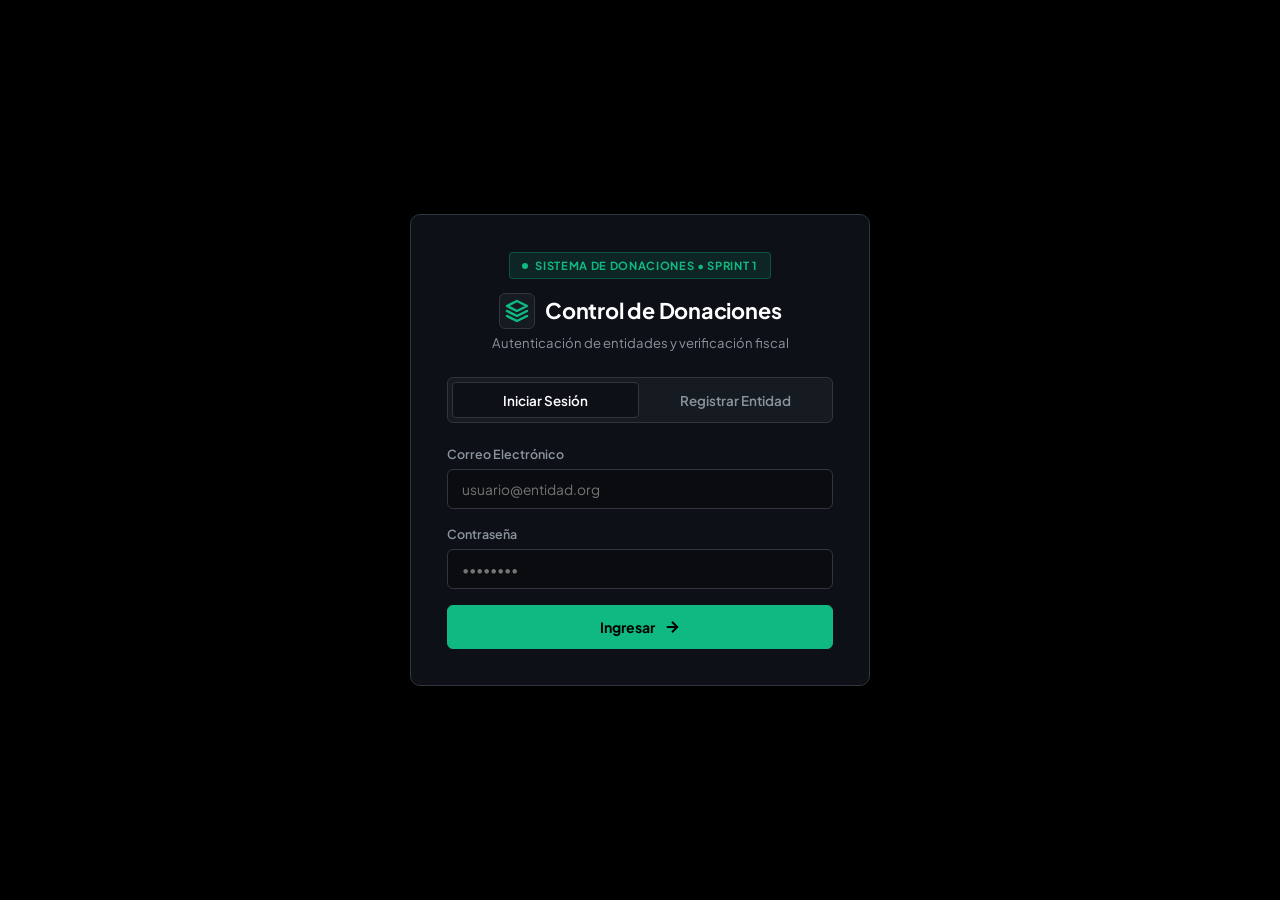
==== commit 3c46803a: "style: eliminar efectos glow y estilizar interfaz sobria, seria y empresarial sin elementos futurist" ====
--- a/src/main/resources/static/index.html
+++ b/src/main/resources/static/index.html
@@ -11,9 +11,6 @@
 </head>
 <body class="dark-theme">
 
-  <div class="ambient-glow glow-1"></div>
-  <div class="ambient-glow glow-2"></div>
-
   <section id="login-view" class="auth-view-container">
     <div class="glass-card auth-card">
       <div class="brand-header">
@@ -234,7 +231,7 @@
 
   <div id="pending-alert-modal" class="modal-backdrop hidden">
     <div class="glass-card modal-box text-center">
-      <div class="pending-icon-glow">
+      <div class="pending-icon-box">
         <svg width="30" height="30" viewBox="0 0 24 24" fill="none" stroke="currentColor" stroke-width="2"><circle cx="12" cy="12" r="10"/><polyline points="12 6 12 12 16 14"/></svg>
       </div>
       <h2 class="modal-title">Cuenta en Revisión</h2>
--- a/static/styles.css
+++ b/static/styles.css
@@ -1,21 +1,22 @@
 :root {
   --font-sans: 'Plus Jakarta Sans', -apple-system, BlinkMacSystemFont, "Segoe UI", Roboto, sans-serif;
   --font-mono: 'JetBrains Mono', monospace;
-  --bg-black: #000000;
-  --bg-card: #0c0c0e;
-  --bg-input: #121215;
-  --border-dark: #27272a;
-  --border-emerald: rgba(16, 185, 129, 0.35);
+  --bg-main: #000000;
+  --bg-card: #0d1117;
+  --bg-card-elevated: #161b22;
+  --bg-input: #0a0c10;
+  --border-color: #30363d;
+  --border-subtle: #21262d;
   --emerald: #10b981;
-  --emerald-light: #34d399;
-  --emerald-dark: #059669;
-  --emerald-glow: rgba(16, 185, 129, 0.25);
-  --text-white: #ffffff;
-  --text-secondary: #a1a1aa;
-  --text-muted: #71717a;
-  --radius-sm: 8px;
-  --radius-md: 12px;
-  --radius-lg: 16px;
+  --emerald-hover: #059669;
+  --emerald-subtle: rgba(16, 185, 129, 0.12);
+  --text-primary: #ffffff;
+  --text-secondary: #8b949e;
+  --text-muted: #6e7681;
+  --radius-xs: 4px;
+  --radius-sm: 6px;
+  --radius-md: 8px;
+  --radius-lg: 10px;
 }
 
 * {
@@ -26,8 +27,8 @@
 
 body.dark-theme {
   font-family: var(--font-sans);
-  background-color: var(--bg-black);
-  color: var(--text-white);
+  background-color: var(--bg-main);
+  color: var(--text-primary);
   min-height: 100vh;
   line-height: 1.5;
   overflow-x: hidden;
@@ -44,47 +45,21 @@
 }
 
 .text-emerald {
-  color: var(--emerald-light);
-  font-weight: 700;
-}
-
-.ambient-glow {
-  position: fixed;
-  border-radius: 50%;
-  filter: blur(140px);
-  pointer-events: none;
-  z-index: 0;
-  opacity: 0.18;
-}
-
-.glow-1 {
-  width: 500px;
-  height: 500px;
-  top: -100px;
-  left: 20%;
-  background: radial-gradient(circle, #064e3b 0%, transparent 70%);
-}
-
-.glow-2 {
-  width: 450px;
-  height: 450px;
-  bottom: 5%;
-  right: 15%;
-  background: radial-gradient(circle, #022c22 0%, transparent 70%);
+  color: var(--emerald);
+  font-weight: 600;
 }
 
 .glass-card {
   background: var(--bg-card);
-  border: 1px solid var(--border-dark);
+  border: 1px solid var(--border-color);
   border-radius: var(--radius-lg);
-  box-shadow: 0 20px 50px rgba(0, 0, 0, 0.85);
   position: relative;
-  z-index: 1;
-  transition: border-color 0.25s ease;
+  box-shadow: 0 4px 16px rgba(0, 0, 0, 0.6);
+  transition: border-color 0.2s ease;
 }
 
 .glass-card:hover {
-  border-color: rgba(16, 185, 129, 0.4);
+  border-color: #484f58;
 }
 
 .auth-view-container {
@@ -94,40 +69,34 @@
   justify-content: center;
   padding: 2.5rem 1.25rem;
   position: relative;
-  z-index: 2;
+  background: var(--bg-main);
 }
 
 .auth-card {
   width: 100%;
-  max-width: 480px;
+  max-width: 460px;
   padding: 2.25rem;
   border-radius: var(--radius-lg);
-  animation: floatAppear 0.3s cubic-bezier(0.16, 1, 0.3, 1);
-}
-
-@keyframes floatAppear {
-  from { opacity: 0; transform: translateY(14px); }
-  to { opacity: 1; transform: translateY(0); }
 }
 
 .brand-header {
   text-align: center;
-  margin-bottom: 1.6rem;
+  margin-bottom: 1.5rem;
 }
 
 .corp-top-badge {
   display: inline-flex;
   align-items: center;
   gap: 0.45rem;
-  font-size: 0.68rem;
-  font-weight: 800;
-  letter-spacing: 0.08em;
+  font-size: 0.7rem;
+  font-weight: 700;
+  letter-spacing: 0.06em;
   text-transform: uppercase;
-  color: var(--emerald-light);
-  background: rgba(16, 185, 129, 0.1);
+  color: var(--emerald);
+  background: var(--emerald-subtle);
   border: 1px solid rgba(16, 185, 129, 0.3);
-  padding: 0.3rem 0.8rem;
-  border-radius: 999px;
+  padding: 0.25rem 0.75rem;
+  border-radius: var(--radius-xs);
   margin-bottom: 0.85rem;
 }
 
@@ -136,7 +105,6 @@
   height: 6px;
   background: var(--emerald);
   border-radius: 50%;
-  box-shadow: 0 0 6px var(--emerald);
   display: inline-block;
 }
 
@@ -149,77 +117,74 @@
 }
 
 .corp-icon-box {
-  width: 38px;
-  height: 38px;
-  background: #000000;
-  border: 1.5px solid var(--emerald);
-  border-radius: var(--radius-sm);
-  display: flex;
-  align-items: center;
-  justify-content: center;
-  color: var(--emerald-light);
-  box-shadow: 0 0 14px rgba(16, 185, 129, 0.3);
+  width: 36px;
+  height: 36px;
+  background: var(--bg-card-elevated);
+  border: 1px solid var(--border-color);
+  border-radius: var(--radius-sm);
+  display: flex;
+  align-items: center;
+  justify-content: center;
+  color: var(--emerald);
 }
 
 .brand-title {
-  font-size: 1.5rem;
-  font-weight: 800;
-  letter-spacing: -0.02em;
-  color: var(--text-white);
+  font-size: 1.35rem;
+  font-weight: 700;
+  letter-spacing: -0.01em;
+  color: var(--text-primary);
 }
 
 .brand-subtitle {
-  font-size: 0.84rem;
+  font-size: 0.82rem;
   color: var(--text-secondary);
-  line-height: 1.45;
+  line-height: 1.4;
 }
 
 .glass-tabs {
   display: flex;
-  background: #000000;
-  border: 1px solid var(--border-dark);
-  border-radius: 10px;
-  padding: 0.3rem;
-  margin-bottom: 1.4rem;
-  gap: 0.3rem;
+  background: var(--bg-card-elevated);
+  border: 1px solid var(--border-color);
+  border-radius: var(--radius-sm);
+  padding: 0.25rem;
+  margin-bottom: 1.35rem;
+  gap: 0.25rem;
 }
 
 .glass-tab-btn {
   flex: 1;
-  padding: 0.6rem 0.5rem;
+  padding: 0.55rem 0.5rem;
   background: transparent;
   border: none;
   font-family: inherit;
-  font-size: 0.86rem;
-  font-weight: 700;
-  color: var(--text-muted);
-  border-radius: 7px;
+  font-size: 0.84rem;
+  font-weight: 600;
+  color: var(--text-secondary);
+  border-radius: var(--radius-xs);
   cursor: pointer;
-  transition: all 0.2s ease;
+  transition: all 0.15s ease;
 }
 
 .glass-tab-btn:hover {
-  color: var(--text-white);
+  color: var(--text-primary);
 }
 
 .glass-tab-btn.active {
-  background: #18181b;
-  color: var(--emerald-light);
-  border: 1px solid rgba(16, 185, 129, 0.35);
-  box-shadow: 0 2px 8px rgba(0, 0, 0, 0.4);
+  background: var(--bg-card);
+  color: var(--text-primary);
+  border: 1px solid var(--border-color);
 }
 
 .form-group {
-  margin-bottom: 1.1rem;
+  margin-bottom: 1rem;
 }
 
 .form-group label {
   display: block;
   font-size: 0.78rem;
-  font-weight: 700;
-  letter-spacing: 0.02em;
+  font-weight: 600;
   color: var(--text-secondary);
-  margin-bottom: 0.4rem;
+  margin-bottom: 0.35rem;
 }
 
 .field-hint {
@@ -231,21 +196,19 @@
 
 .glass-input, .glass-select {
   width: 100%;
-  padding: 0.75rem 0.95rem;
+  padding: 0.65rem 0.85rem;
   background: var(--bg-input);
-  border: 1px solid var(--border-dark);
-  border-radius: var(--radius-sm);
-  color: var(--text-white);
+  border: 1px solid var(--border-color);
+  border-radius: var(--radius-sm);
+  color: var(--text-primary);
   font-family: inherit;
-  font-size: 0.88rem;
+  font-size: 0.86rem;
   outline: none;
-  transition: all 0.2s ease;
+  transition: border-color 0.15s ease;
 }
 
 .glass-input:focus, .glass-select:focus {
   border-color: var(--emerald);
-  background: #18181b;
-  box-shadow: 0 0 0 3px var(--emerald-glow);
 }
 
 .glass-select {
@@ -253,37 +216,37 @@
 }
 
 .glass-select option {
-  background: #000000;
-  color: #ffffff;
+  background: var(--bg-card);
+  color: var(--text-primary);
 }
 
 .uppercase-input {
   text-transform: uppercase;
-  letter-spacing: 0.08em;
+  letter-spacing: 0.06em;
 }
 
 .form-row-2 {
   display: grid;
   grid-template-columns: 1fr 1fr;
-  gap: 0.85rem;
+  gap: 0.75rem;
 }
 
 .entity-type-selector {
   display: grid;
   grid-template-columns: 1fr 1fr;
-  gap: 0.75rem;
+  gap: 0.65rem;
 }
 
 .entity-radio-card {
   display: flex;
   align-items: center;
   justify-content: center;
-  padding: 0.75rem 0.6rem;
+  padding: 0.65rem 0.5rem;
   background: var(--bg-input);
-  border: 1.5px solid var(--border-dark);
+  border: 1px solid var(--border-color);
   border-radius: var(--radius-sm);
   cursor: pointer;
-  transition: all 0.2s ease;
+  transition: all 0.15s ease;
 }
 
 .entity-radio-card input[type="radio"] {
@@ -291,29 +254,28 @@
 }
 
 .entity-radio-card:hover {
-  border-color: rgba(16, 185, 129, 0.4);
+  border-color: #484f58;
 }
 
 .entity-radio-card.active {
   border-color: var(--emerald);
-  background: rgba(16, 185, 129, 0.1);
-  box-shadow: 0 0 12px var(--emerald-glow);
+  background: var(--emerald-subtle);
 }
 
 .radio-card-content {
   display: flex;
   align-items: center;
-  gap: 0.5rem;
+  gap: 0.45rem;
   color: var(--text-secondary);
 }
 
 .entity-radio-card.active .radio-card-content {
-  color: var(--text-white);
+  color: var(--text-primary);
 }
 
 .card-title {
   font-size: 0.8rem;
-  font-weight: 700;
+  font-weight: 600;
 }
 
 .btn-primary-glass {
@@ -322,59 +284,54 @@
   align-items: center;
   justify-content: center;
   gap: 0.5rem;
-  padding: 0.85rem 1.35rem;
+  padding: 0.75rem 1.25rem;
   background: var(--emerald);
   color: #000000;
-  border: none;
-  border-radius: var(--radius-sm);
-  font-family: inherit;
-  font-size: 0.92rem;
-  font-weight: 800;
-  cursor: pointer;
-  box-shadow: 0 4px 16px rgba(16, 185, 129, 0.35);
-  transition: all 0.2s ease;
-  margin-top: 0.5rem;
-}
-
-.btn-primary-glass:hover {
-  background: var(--emerald-light);
-  box-shadow: 0 6px 22px rgba(16, 185, 129, 0.5);
-  transform: translateY(-1px);
-}
-
-.btn-primary-glass:active {
-  transform: translateY(0);
-}
-
-.btn-secondary-glass {
-  width: 100%;
-  display: flex;
-  align-items: center;
-  justify-content: center;
-  gap: 0.5rem;
-  padding: 0.85rem 1.35rem;
-  background: #18181b;
-  color: var(--text-white);
-  border: 1px solid var(--border-dark);
+  border: 1px solid var(--emerald);
   border-radius: var(--radius-sm);
   font-family: inherit;
   font-size: 0.88rem;
   font-weight: 700;
   cursor: pointer;
-  transition: all 0.2s ease;
+  transition: background-color 0.15s ease;
+  margin-top: 0.4rem;
+}
+
+.btn-primary-glass:hover {
+  background: var(--emerald-hover);
+  border-color: var(--emerald-hover);
+  color: #ffffff;
+}
+
+.btn-secondary-glass {
+  width: 100%;
+  display: flex;
+  align-items: center;
+  justify-content: center;
+  gap: 0.5rem;
+  padding: 0.75rem 1.25rem;
+  background: var(--bg-card-elevated);
+  color: var(--text-primary);
+  border: 1px solid var(--border-color);
+  border-radius: var(--radius-sm);
+  font-family: inherit;
+  font-size: 0.86rem;
+  font-weight: 600;
+  cursor: pointer;
+  transition: all 0.15s ease;
 }
 
 .btn-secondary-glass:hover {
   border-color: var(--emerald);
-  color: var(--emerald-light);
-  background: #202024;
+  color: var(--emerald);
+  background: var(--bg-card);
 }
 
 .glass-alert-error {
-  background: rgba(244, 63, 94, 0.1);
-  border: 1px solid rgba(244, 63, 94, 0.35);
-  color: #fca5a5;
-  padding: 0.8rem 1rem;
+  background: rgba(248, 81, 73, 0.1);
+  border: 1px solid rgba(248, 81, 73, 0.4);
+  color: #f85149;
+  padding: 0.75rem 0.9rem;
   border-radius: var(--radius-sm);
   font-size: 0.82rem;
   margin-top: 1rem;
@@ -382,15 +339,15 @@
 }
 
 .glass-alert-success {
-  background: rgba(16, 185, 129, 0.1);
+  background: var(--emerald-subtle);
   border: 1px solid var(--emerald);
-  color: var(--emerald-light);
-  padding: 0.85rem 1rem;
-  border-radius: var(--radius-sm);
-  font-size: 0.88rem;
+  color: var(--emerald);
+  padding: 0.75rem 0.9rem;
+  border-radius: var(--radius-sm);
+  font-size: 0.85rem;
   margin-top: 1rem;
   text-align: center;
-  font-weight: 700;
+  font-weight: 600;
 }
 
 .app-layout {
@@ -398,7 +355,7 @@
   display: flex;
   flex-direction: column;
   position: relative;
-  z-index: 2;
+  background: var(--bg-main);
 }
 
 .cartel-wrapper {
@@ -412,73 +369,69 @@
 
 .cartel-card {
   width: 100%;
-  max-width: 520px;
-  padding: 2.75rem 2.25rem;
+  max-width: 500px;
+  padding: 2.25rem;
   text-align: center;
-  border: 1px solid rgba(16, 185, 129, 0.35);
-  box-shadow: 0 25px 60px rgba(0, 0, 0, 0.9), 0 0 35px rgba(16, 185, 129, 0.12);
-  animation: floatAppear 0.3s cubic-bezier(0.16, 1, 0.3, 1);
 }
 
 .cartel-icon-box {
-  width: 76px;
-  height: 76px;
-  background: rgba(16, 185, 129, 0.1);
-  border: 2px solid var(--emerald);
-  border-radius: 50%;
+  width: 60px;
+  height: 60px;
+  background: var(--emerald-subtle);
+  border: 1.5px solid var(--emerald);
+  border-radius: var(--radius-md);
   display: inline-flex;
   align-items: center;
   justify-content: center;
-  color: var(--emerald-light);
-  margin-bottom: 1.25rem;
-  box-shadow: 0 0 25px rgba(16, 185, 129, 0.3);
+  color: var(--emerald);
+  margin-bottom: 1.15rem;
 }
 
 .cartel-badge {
   display: inline-block;
   font-size: 0.68rem;
-  font-weight: 800;
-  letter-spacing: 0.08em;
+  font-weight: 700;
+  letter-spacing: 0.06em;
   text-transform: uppercase;
-  color: var(--emerald-light);
-  background: rgba(16, 185, 129, 0.1);
+  color: var(--emerald);
+  background: var(--emerald-subtle);
   border: 1px solid rgba(16, 185, 129, 0.3);
-  padding: 0.3rem 0.85rem;
-  border-radius: 999px;
-  margin-bottom: 0.85rem;
+  padding: 0.25rem 0.75rem;
+  border-radius: var(--radius-xs);
+  margin-bottom: 0.75rem;
 }
 
 .cartel-title {
-  font-size: 1.95rem;
-  font-weight: 800;
-  color: var(--text-white);
-  letter-spacing: -0.02em;
+  font-size: 1.65rem;
+  font-weight: 700;
+  color: var(--text-primary);
+  letter-spacing: -0.01em;
 }
 
 .cartel-subtitle {
-  font-size: 0.88rem;
+  font-size: 0.84rem;
   color: var(--text-secondary);
-  margin-top: 0.4rem;
-  margin-bottom: 1.85rem;
-  line-height: 1.5;
+  margin-top: 0.35rem;
+  margin-bottom: 1.6rem;
+  line-height: 1.45;
 }
 
 .cartel-details-box {
-  background: #121215;
-  border: 1px solid var(--border-dark);
+  background: var(--bg-card-elevated);
+  border: 1px solid var(--border-subtle);
   border-radius: var(--radius-md);
-  padding: 1rem 1.35rem;
+  padding: 0.85rem 1.15rem;
   text-align: left;
-  margin-bottom: 1.85rem;
+  margin-bottom: 1.6rem;
 }
 
 .cartel-row {
   display: flex;
   justify-content: space-between;
   align-items: center;
-  padding: 0.65rem 0;
-  border-bottom: 1px solid #1f1f23;
-  font-size: 0.86rem;
+  padding: 0.55rem 0;
+  border-bottom: 1px solid var(--border-subtle);
+  font-size: 0.84rem;
 }
 
 .cartel-row:last-child {
@@ -487,68 +440,65 @@
 
 .cartel-label {
   color: var(--text-muted);
-  font-size: 0.82rem;
+  font-size: 0.8rem;
 }
 
 .cartel-value {
-  color: var(--text-white);
+  color: var(--text-primary);
 }
 
 .cartel-actions {
   display: flex;
   flex-direction: column;
-  gap: 0.75rem;
+  gap: 0.65rem;
 }
 
 .pill-role {
-  font-size: 0.65rem;
-  font-weight: 800;
-  color: var(--emerald-light);
-  background: rgba(16, 185, 129, 0.12);
+  font-size: 0.68rem;
+  font-weight: 700;
+  color: var(--emerald);
+  background: var(--emerald-subtle);
   border: 1px solid rgba(16, 185, 129, 0.3);
-  padding: 0.18rem 0.5rem;
-  border-radius: 4px;
+  padding: 0.15rem 0.45rem;
+  border-radius: var(--radius-xs);
 }
 
 .status-pill {
   display: inline-block;
   font-size: 0.68rem;
-  font-weight: 800;
-  padding: 0.18rem 0.55rem;
-  border-radius: 4px;
-  letter-spacing: 0.04em;
+  font-weight: 700;
+  padding: 0.15rem 0.45rem;
+  border-radius: var(--radius-xs);
+  letter-spacing: 0.03em;
 }
 
 .status-active {
-  color: var(--emerald-light);
-  background: rgba(16, 185, 129, 0.12);
+  color: var(--emerald);
+  background: var(--emerald-subtle);
   border: 1px solid rgba(16, 185, 129, 0.35);
 }
 
 .status-pending {
-  color: #fbbf24;
-  background: rgba(245, 158, 11, 0.12);
-  border: 1px solid rgba(245, 158, 11, 0.35);
+  color: #d29922;
+  background: rgba(210, 153, 34, 0.12);
+  border: 1px solid rgba(210, 153, 34, 0.35);
 }
 
 .status-rejected {
-  color: #f87171;
-  background: rgba(244, 63, 94, 0.12);
-  border: 1px solid rgba(244, 63, 94, 0.35);
+  color: #f85149;
+  background: rgba(248, 81, 73, 0.12);
+  border: 1px solid rgba(248, 81, 73, 0.35);
 }
 
 .modal-backdrop {
   position: fixed;
   inset: 0;
-  background: rgba(0, 0, 0, 0.88);
-  backdrop-filter: blur(12px);
-  -webkit-backdrop-filter: blur(12px);
+  background: rgba(0, 0, 0, 0.75);
   display: flex;
   align-items: center;
   justify-content: center;
   padding: 1.5rem;
   z-index: 200;
-  animation: floatAppear 0.2s ease-out;
 }
 
 .modal-box {
@@ -559,7 +509,7 @@
   padding: 2rem;
   border-radius: var(--radius-lg);
   background: var(--bg-card);
-  border: 1px solid var(--border-dark);
+  border: 1px solid var(--border-color);
 }
 
 .modal-extra-wide {
@@ -570,48 +520,59 @@
   text-align: center;
 }
 
-.pending-icon-glow {
-  width: 56px;
-  height: 56px;
-  border-radius: 50%;
+.pending-icon-box {
+  width: 52px;
+  height: 52px;
+  border-radius: var(--radius-sm);
   display: inline-flex;
   align-items: center;
   justify-content: center;
-  margin-bottom: 0.95rem;
-  background: rgba(245, 158, 11, 0.12);
-  border: 1.5px solid rgba(245, 158, 11, 0.4);
-  color: #fbbf24;
+  margin-bottom: 0.85rem;
+  background: rgba(210, 153, 34, 0.12);
+  border: 1px solid rgba(210, 153, 34, 0.35);
+  color: #d29922;
 }
 
 .modal-title {
-  font-size: 1.35rem;
-  font-weight: 800;
-  color: var(--text-white);
+  font-size: 1.25rem;
+  font-weight: 700;
+  color: var(--text-primary);
+}
+
+.pending-explain {
+  font-size: 0.84rem;
+  color: var(--text-secondary);
+  line-height: 1.45;
+  margin-bottom: 1.25rem;
+}
+
+.pending-badge-row {
+  margin: 0.55rem 0 0.85rem;
 }
 
 .modal-header {
   display: flex;
   justify-content: space-between;
   align-items: center;
-  margin-bottom: 0.35rem;
+  margin-bottom: 0.5rem;
 }
 
 .admin-header-title {
   display: flex;
   align-items: center;
-  gap: 0.75rem;
+  gap: 0.65rem;
 }
 
 .admin-shield-icon {
-  width: 38px;
-  height: 38px;
-  background: #000000;
-  border: 1.5px solid var(--emerald);
-  border-radius: var(--radius-sm);
-  display: flex;
-  align-items: center;
-  justify-content: center;
-  color: var(--emerald-light);
+  width: 34px;
+  height: 34px;
+  background: var(--bg-card-elevated);
+  border: 1px solid var(--border-color);
+  border-radius: var(--radius-sm);
+  display: flex;
+  align-items: center;
+  justify-content: center;
+  color: var(--emerald);
 }
 
 .admin-subtitle {
@@ -622,28 +583,27 @@
 .btn-close-modal {
   background: transparent;
   border: none;
-  font-size: 1.5rem;
+  font-size: 1.35rem;
   color: var(--text-muted);
   cursor: pointer;
-  width: 32px;
-  height: 32px;
-  display: flex;
-  align-items: center;
-  justify-content: center;
-  border-radius: 6px;
-  transition: all 0.2s;
+  width: 28px;
+  height: 28px;
+  display: flex;
+  align-items: center;
+  justify-content: center;
+  border-radius: var(--radius-xs);
+  transition: color 0.15s ease;
 }
 
 .btn-close-modal:hover {
-  color: var(--text-white);
-  background: #18181b;
+  color: var(--text-primary);
 }
 
 .glass-table-container {
   overflow-x: auto;
-  border: 1px solid var(--border-dark);
-  border-radius: var(--radius-sm);
-  background: #121215;
+  border: 1px solid var(--border-color);
+  border-radius: var(--radius-sm);
+  background: var(--bg-card);
 }
 
 .glass-table {
@@ -654,19 +614,19 @@
 }
 
 .glass-table th {
-  background: #000000;
+  background: var(--bg-card-elevated);
   color: var(--text-muted);
-  font-weight: 700;
+  font-weight: 600;
   text-transform: uppercase;
-  letter-spacing: 0.05em;
+  letter-spacing: 0.04em;
   font-size: 0.72rem;
-  padding: 0.75rem 0.95rem;
-  border-bottom: 1px solid var(--border-dark);
+  padding: 0.65rem 0.85rem;
+  border-bottom: 1px solid var(--border-color);
 }
 
 .glass-table td {
-  padding: 0.75rem 0.95rem;
-  border-bottom: 1px solid #1f1f23;
+  padding: 0.65rem 0.85rem;
+  border-bottom: 1px solid var(--border-subtle);
   color: var(--text-secondary);
 }
 
@@ -675,17 +635,17 @@
 }
 
 .glass-table tr:hover td {
-  background: #18181b;
-  color: var(--text-white);
+  background: var(--bg-card-elevated);
+  color: var(--text-primary);
 }
 
 .admin-tabs-bar {
   display: flex;
-  background: #000000;
-  border: 1px solid var(--border-dark);
-  border-radius: 8px;
+  background: var(--bg-card-elevated);
+  border: 1px solid var(--border-color);
+  border-radius: var(--radius-sm);
   padding: 0.25rem;
-  margin-bottom: 1.25rem;
+  margin-bottom: 1.15rem;
   gap: 0.25rem;
   overflow-x: auto;
 }
@@ -693,49 +653,49 @@
 .admin-tab-btn {
   flex: 1;
   white-space: nowrap;
-  padding: 0.55rem 0.85rem;
+  padding: 0.45rem 0.75rem;
   background: transparent;
   border: none;
   font-family: inherit;
-  font-size: 0.82rem;
+  font-size: 0.8rem;
   font-weight: 600;
   color: var(--text-muted);
-  border-radius: 6px;
+  border-radius: var(--radius-xs);
   cursor: pointer;
-  transition: all 0.2s;
+  transition: all 0.15s ease;
 }
 
 .admin-tab-btn:hover {
-  color: var(--text-white);
+  color: var(--text-primary);
 }
 
 .admin-tab-btn.active {
-  background: #18181b;
-  color: var(--emerald-light);
-  border: 1px solid rgba(16, 185, 129, 0.35);
+  background: var(--bg-card);
+  color: var(--text-primary);
+  border: 1px solid var(--border-color);
 }
 
 .section-desc {
   font-size: 0.8rem;
   color: var(--text-secondary);
-  margin-bottom: 0.95rem;
+  margin-bottom: 0.85rem;
 }
 
 .btn-action-sm {
-  padding: 0.3rem 0.65rem;
+  padding: 0.25rem 0.55rem;
   font-family: inherit;
-  font-size: 0.75rem;
-  font-weight: 700;
-  border-radius: 5px;
+  font-size: 0.74rem;
+  font-weight: 600;
+  border-radius: var(--radius-xs);
   cursor: pointer;
-  transition: all 0.2s;
-  border: none;
+  border: 1px solid transparent;
+  transition: all 0.15s ease;
 }
 
 .btn-approve {
-  background: rgba(16, 185, 129, 0.15);
-  color: var(--emerald-light);
-  border: 1px solid var(--emerald);
+  background: var(--emerald-subtle);
+  color: var(--emerald);
+  border-color: rgba(16, 185, 129, 0.4);
 }
 
 .btn-approve:hover {
@@ -744,58 +704,47 @@
 }
 
 .btn-reject {
-  background: rgba(244, 63, 94, 0.15);
-  color: #f87171;
-  border: 1px solid rgba(244, 63, 94, 0.4);
+  background: rgba(248, 81, 73, 0.12);
+  color: #f85149;
+  border-color: rgba(248, 81, 73, 0.4);
   margin-left: 0.35rem;
 }
 
 .btn-reject:hover {
-  background: #f43f5e;
+  background: #f85149;
   color: #ffffff;
-}
-
-.pending-badge-row {
-  margin: 0.65rem 0 0.95rem;
-}
-
-.pending-explain {
-  font-size: 0.86rem;
-  color: var(--text-secondary);
-  line-height: 1.5;
-  margin-bottom: 1.35rem;
 }
 
 .toast-container {
   position: fixed;
-  bottom: 1.75rem;
-  right: 1.75rem;
+  bottom: 1.5rem;
+  right: 1.5rem;
   z-index: 999;
   display: flex;
   flex-direction: column;
-  gap: 0.55rem;
+  gap: 0.5rem;
 }
 
 .toast {
-  background: #121215;
-  color: var(--text-white);
-  padding: 0.85rem 1.25rem;
-  border-radius: var(--radius-sm);
-  border: 1px solid var(--border-dark);
-  font-size: 0.86rem;
-  font-weight: 600;
-  box-shadow: 0 10px 30px rgba(0, 0, 0, 0.9);
-  transition: all 0.3s ease;
+  background: var(--bg-card-elevated);
+  color: var(--text-primary);
+  padding: 0.75rem 1.15rem;
+  border-radius: var(--radius-sm);
+  border: 1px solid var(--border-color);
+  font-size: 0.84rem;
+  font-weight: 600;
+  box-shadow: 0 4px 14px rgba(0, 0, 0, 0.6);
+  transition: opacity 0.2s ease;
 }
 
 .toast.toast-success {
   border-color: var(--emerald);
-  color: var(--emerald-light);
+  color: var(--emerald);
 }
 
 .toast.toast-error {
-  border-color: rgba(244, 63, 94, 0.5);
-  color: #fca5a5;
+  border-color: #f85149;
+  color: #f85149;
 }
 
 @media (max-width: 680px) {
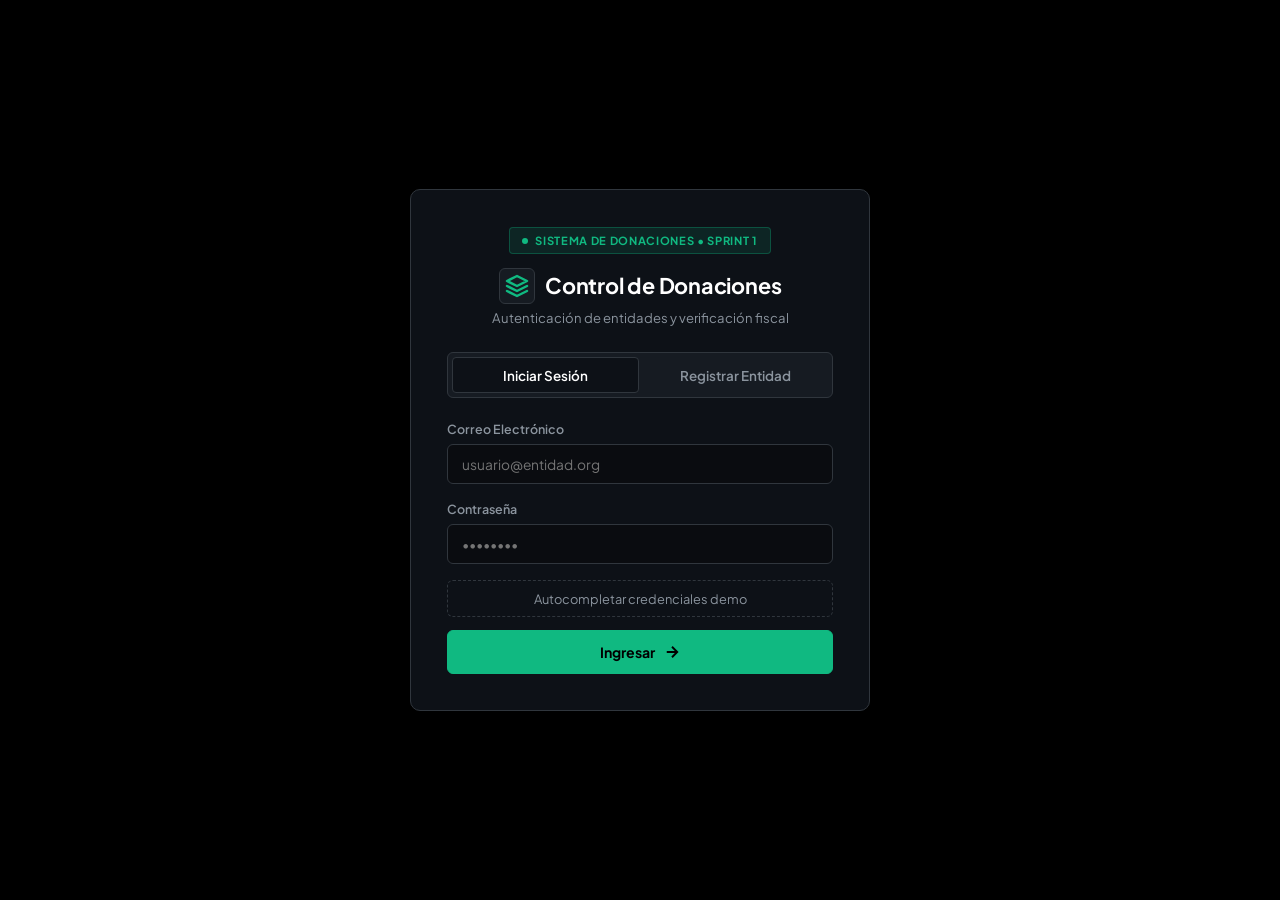
==== commit b6de5374: "feat: pruebas unitarias, boton demo, README limpio y SonarQube docs" ====
--- a/src/main/resources/static/index.html
+++ b/src/main/resources/static/index.html
@@ -49,6 +49,10 @@
           <input type="password" id="login-password" class="glass-input" placeholder="••••••••" required>
         </div>
 
+        <button type="button" onclick="fillDemoCredentials()" class="btn-demo">
+          Autocompletar credenciales demo
+        </button>
+
         <button type="submit" id="btn-submit-login" class="btn-primary-glass">
           <span>Ingresar</span>
           <svg width="18" height="18" viewBox="0 0 24 24" fill="none" stroke="currentColor" stroke-width="2.5"><path d="M5 12h14M12 5l7 7-7 7"/></svg>
--- a/static/styles.css
+++ b/static/styles.css
@@ -303,6 +303,25 @@
   color: #ffffff;
 }
 
+.btn-demo {
+  width: 100%;
+  padding: 0.6rem 1rem;
+  background: transparent;
+  color: var(--text-secondary);
+  border: 1px dashed var(--border-color);
+  border-radius: var(--radius-sm);
+  font-family: inherit;
+  font-size: 0.8rem;
+  cursor: pointer;
+  transition: border-color 0.15s ease, color 0.15s ease;
+  margin-bottom: 0.4rem;
+}
+
+.btn-demo:hover {
+  border-color: var(--emerald);
+  color: var(--emerald);
+}
+
 .btn-secondary-glass {
   width: 100%;
   display: flex;
